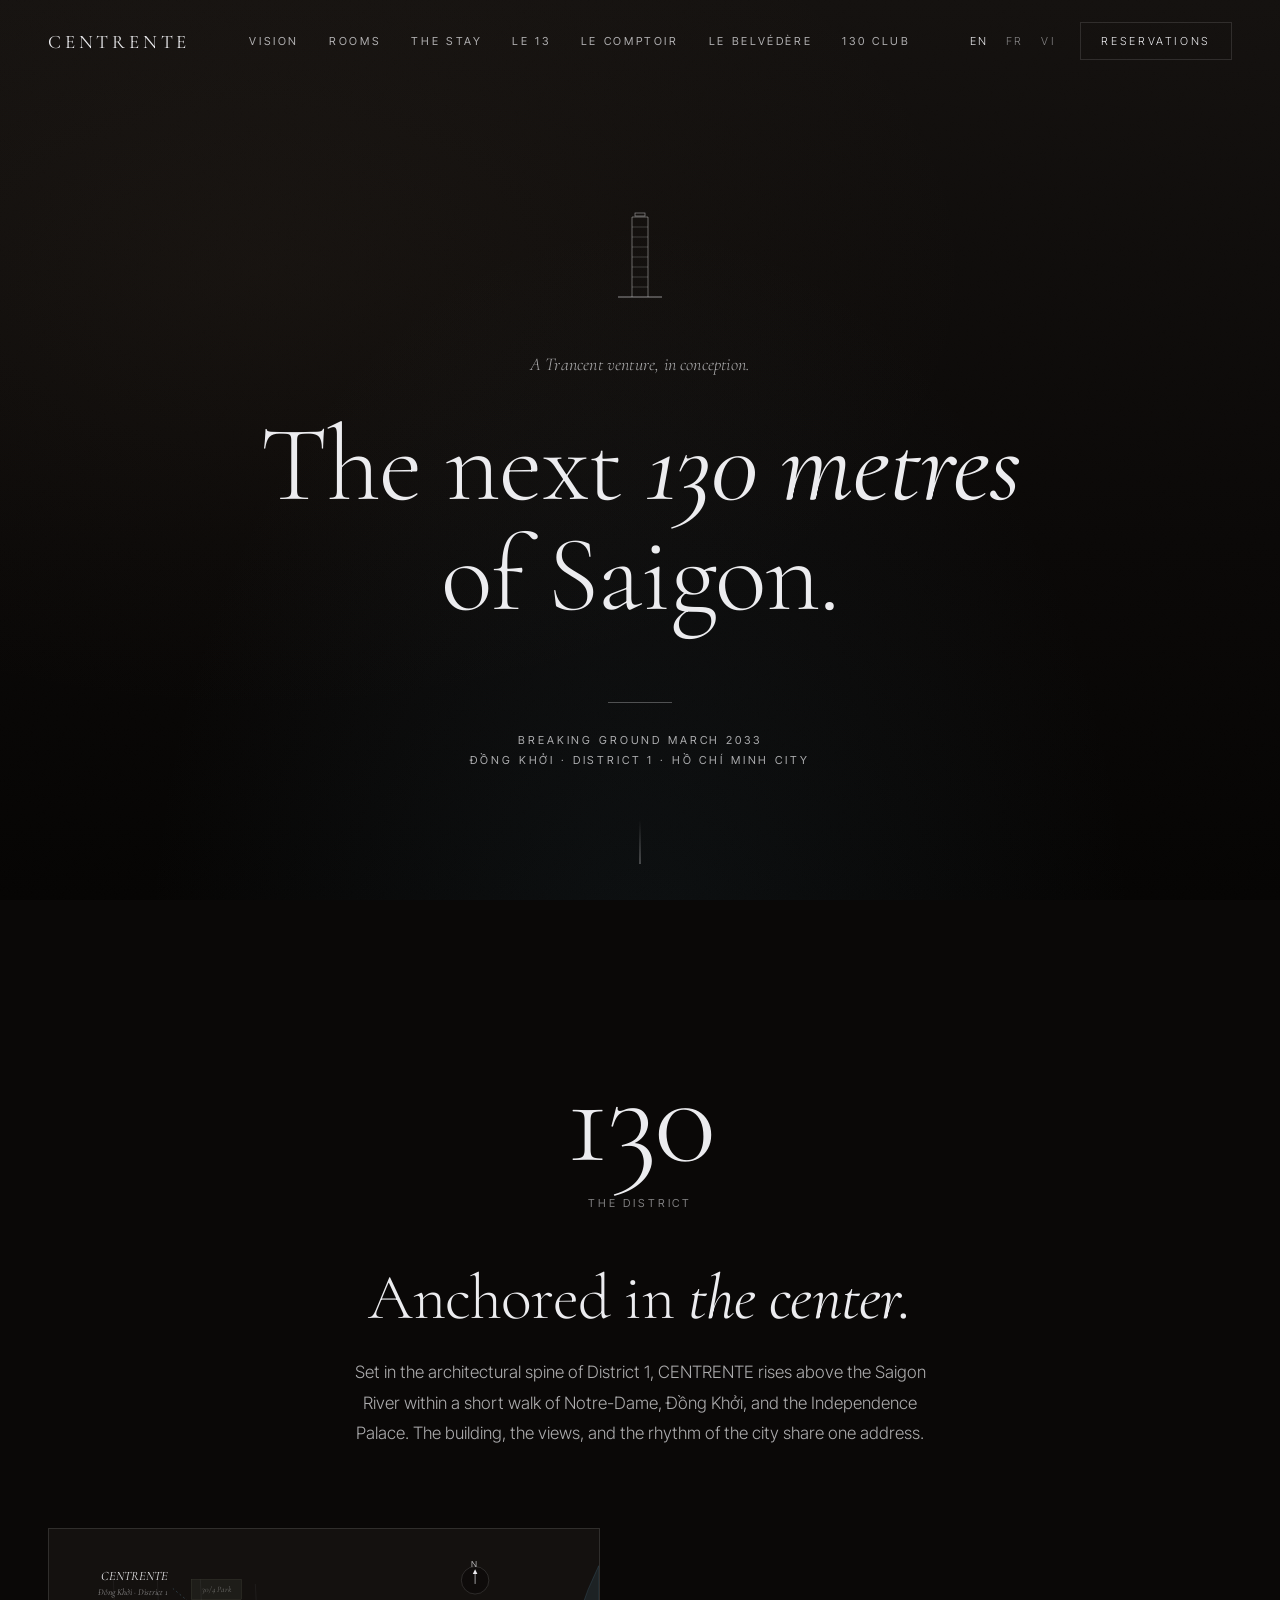
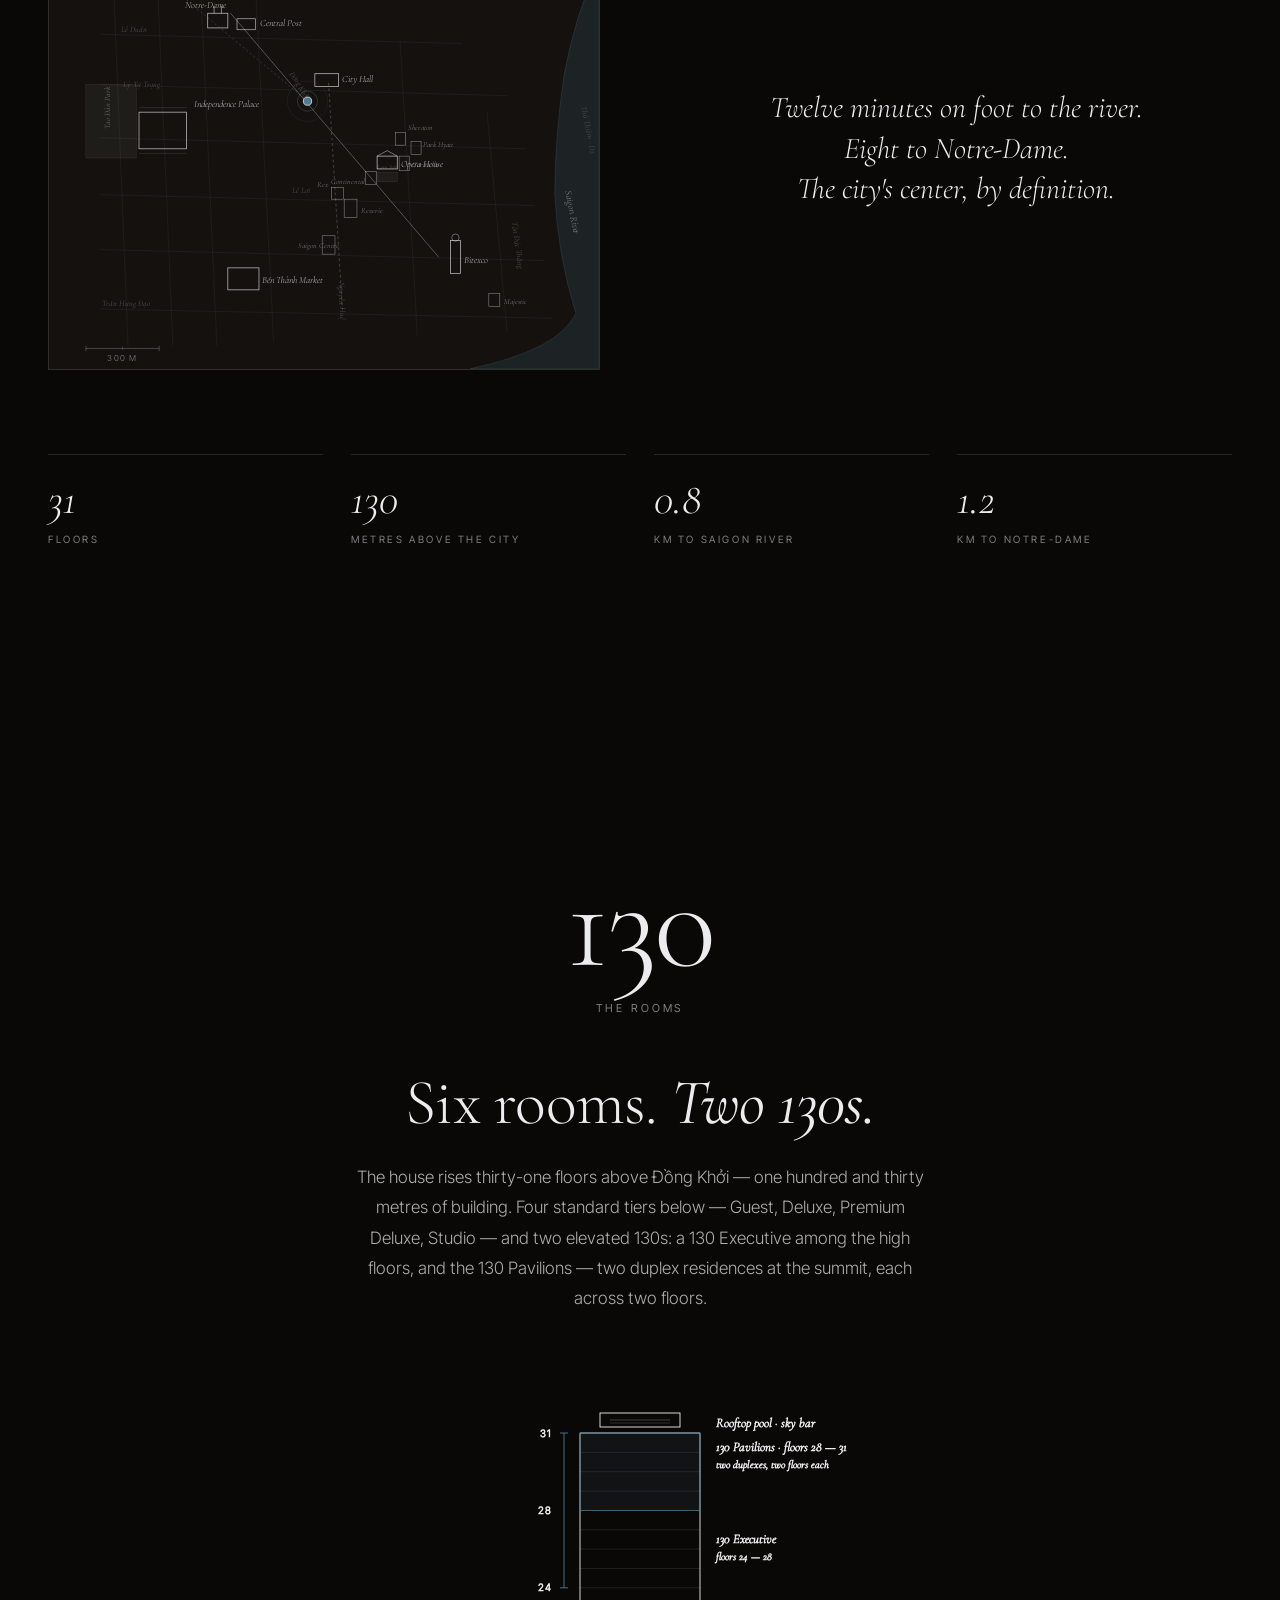
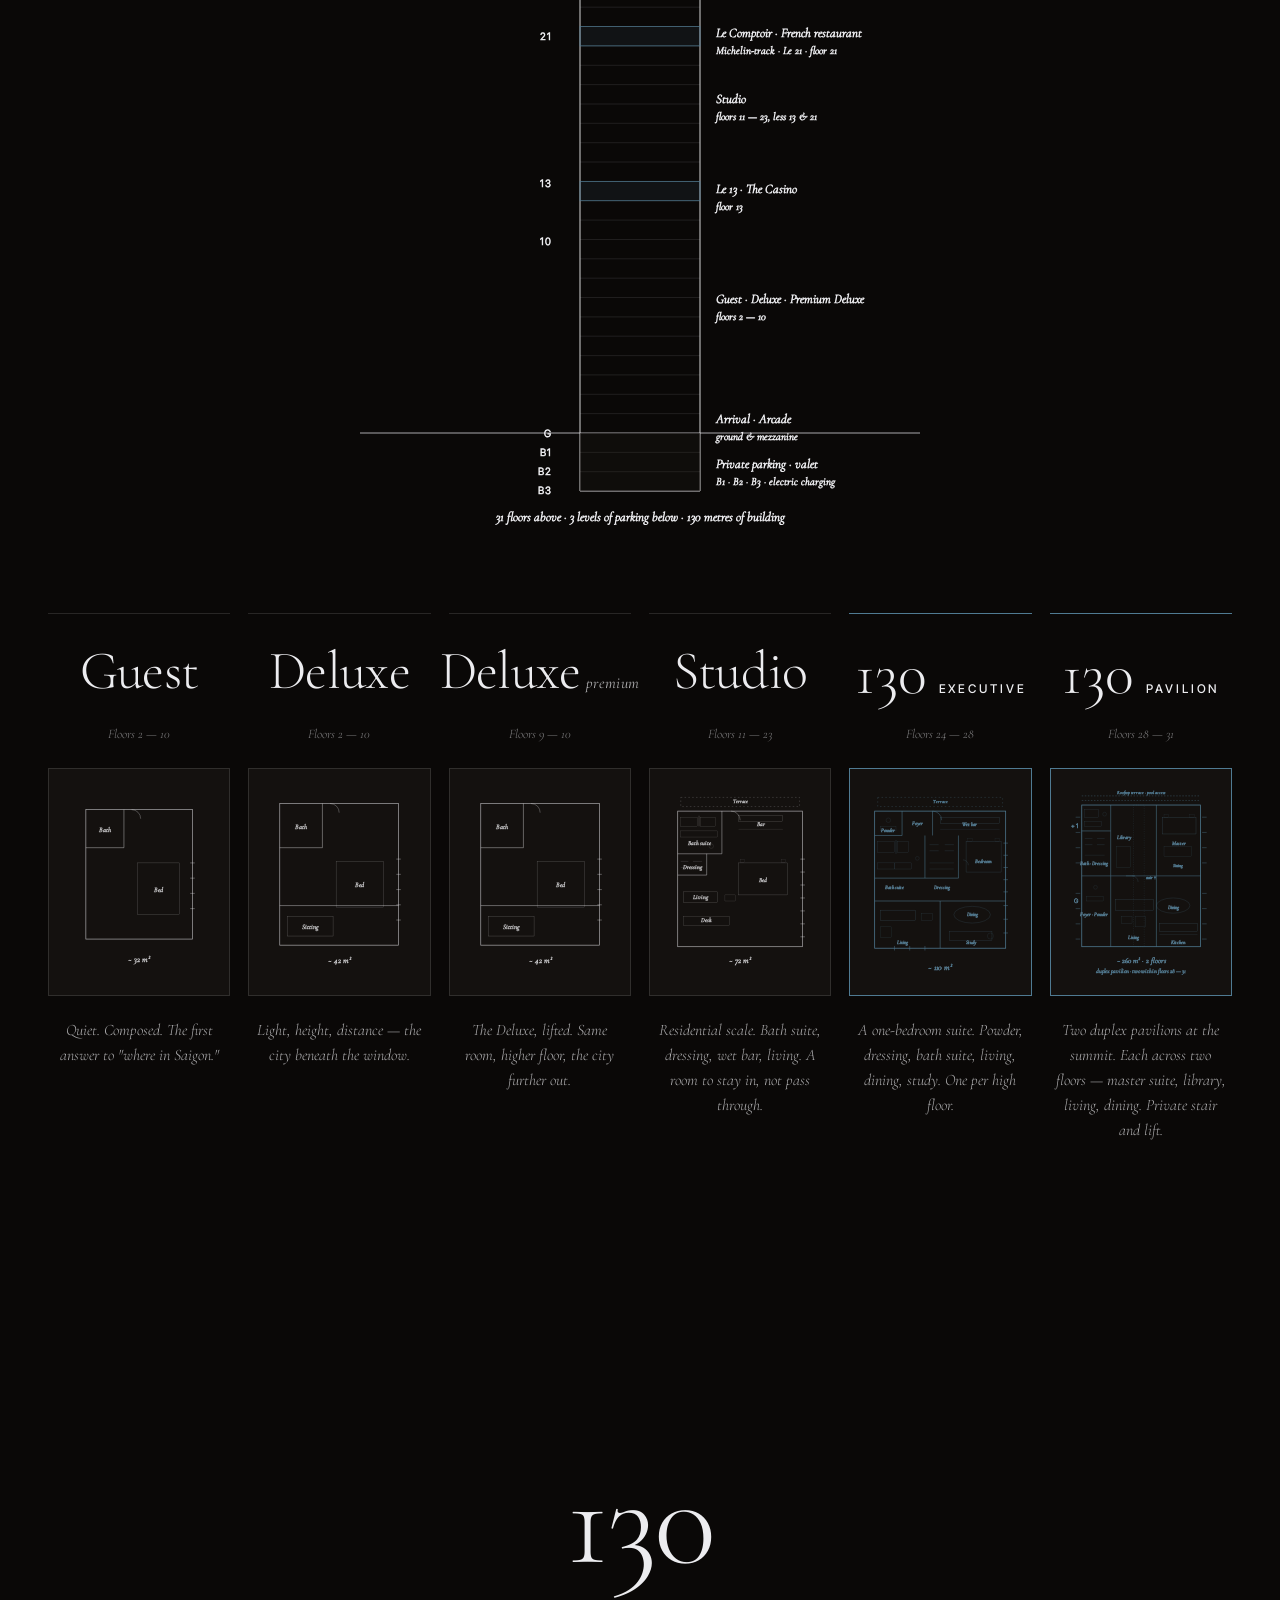
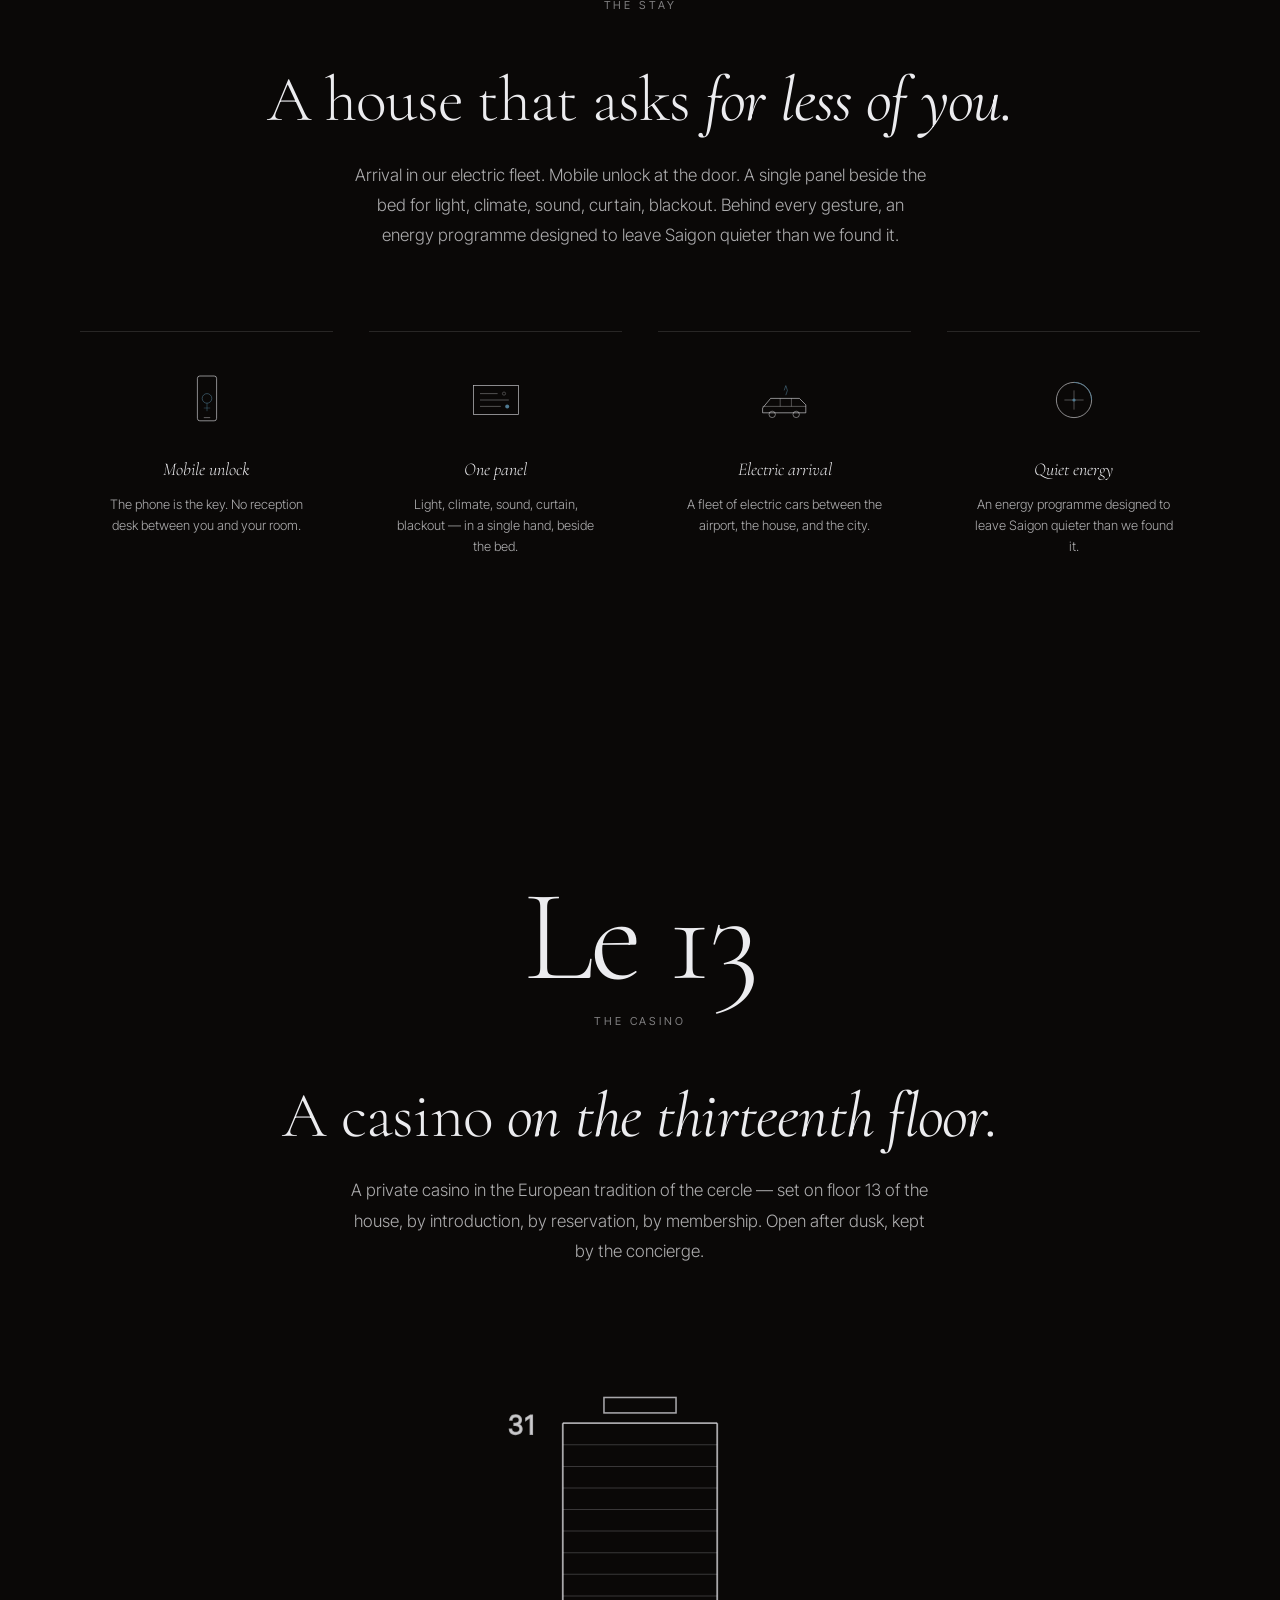
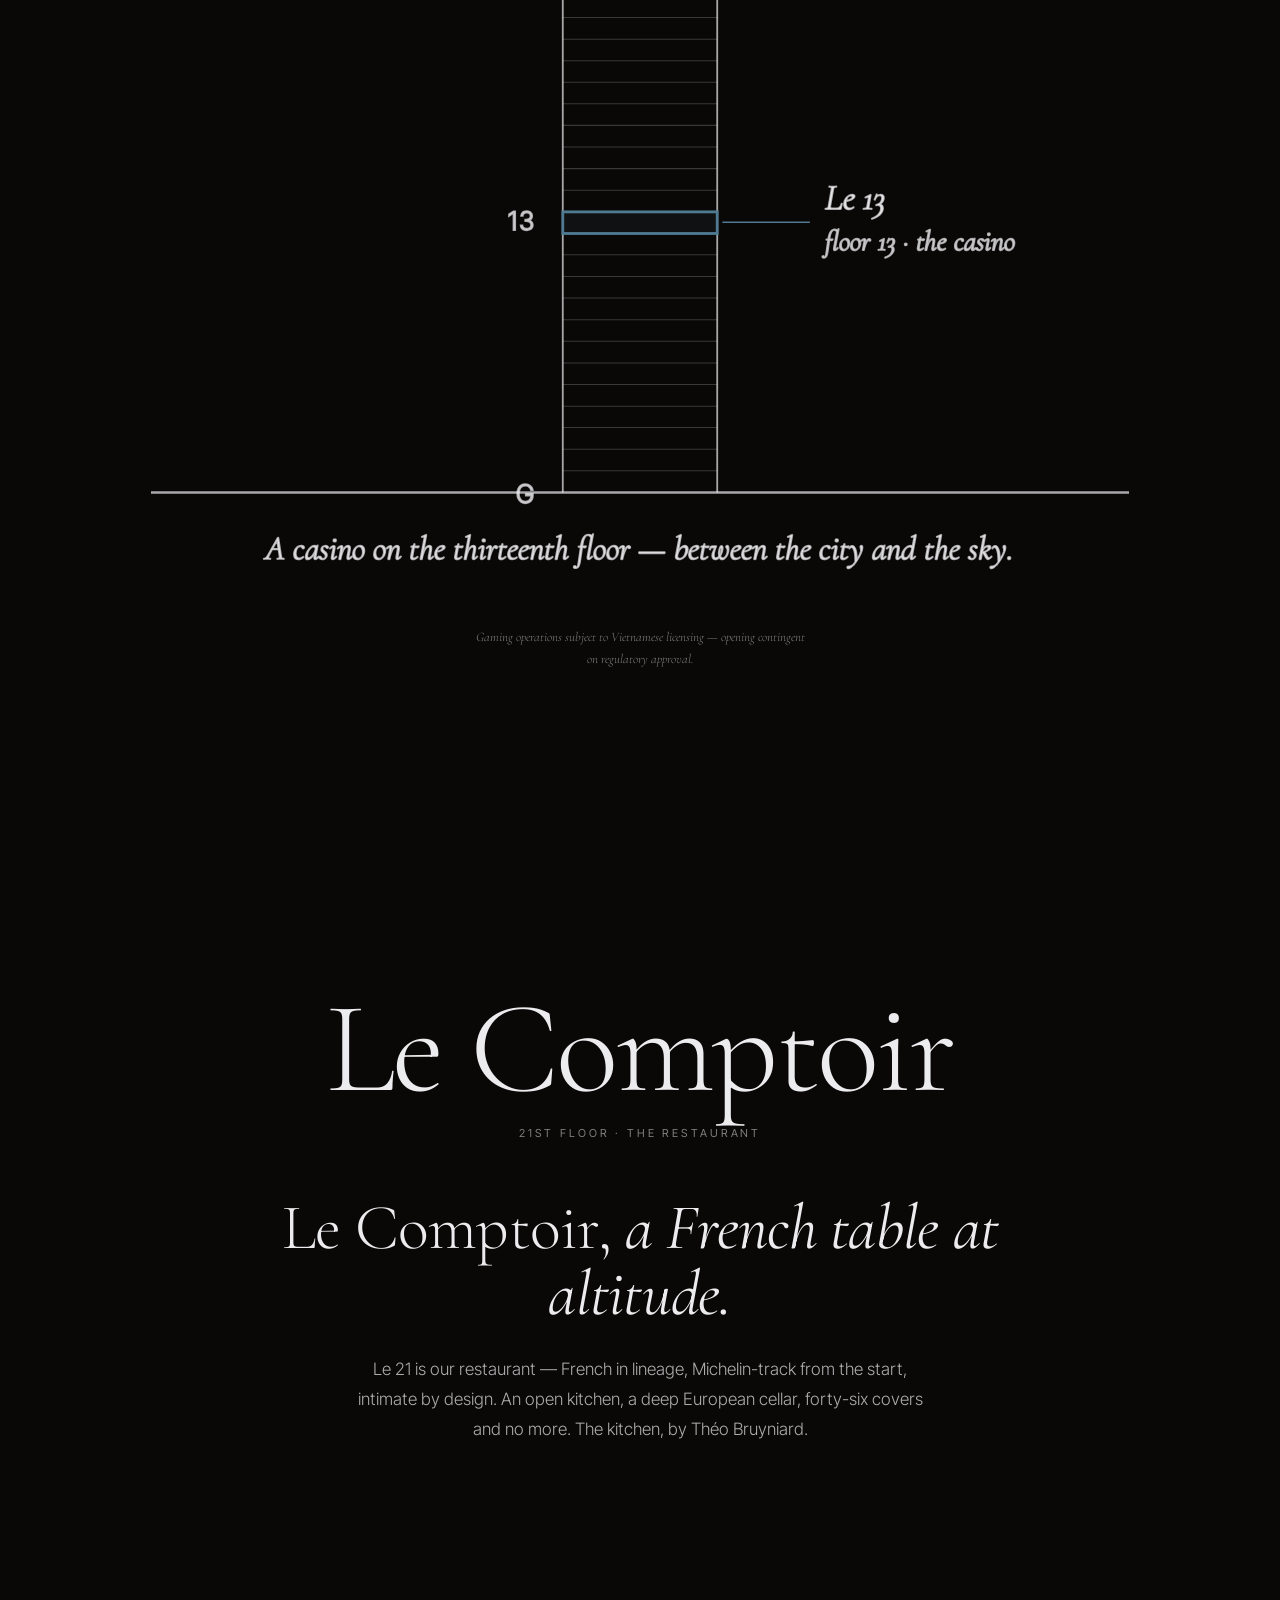
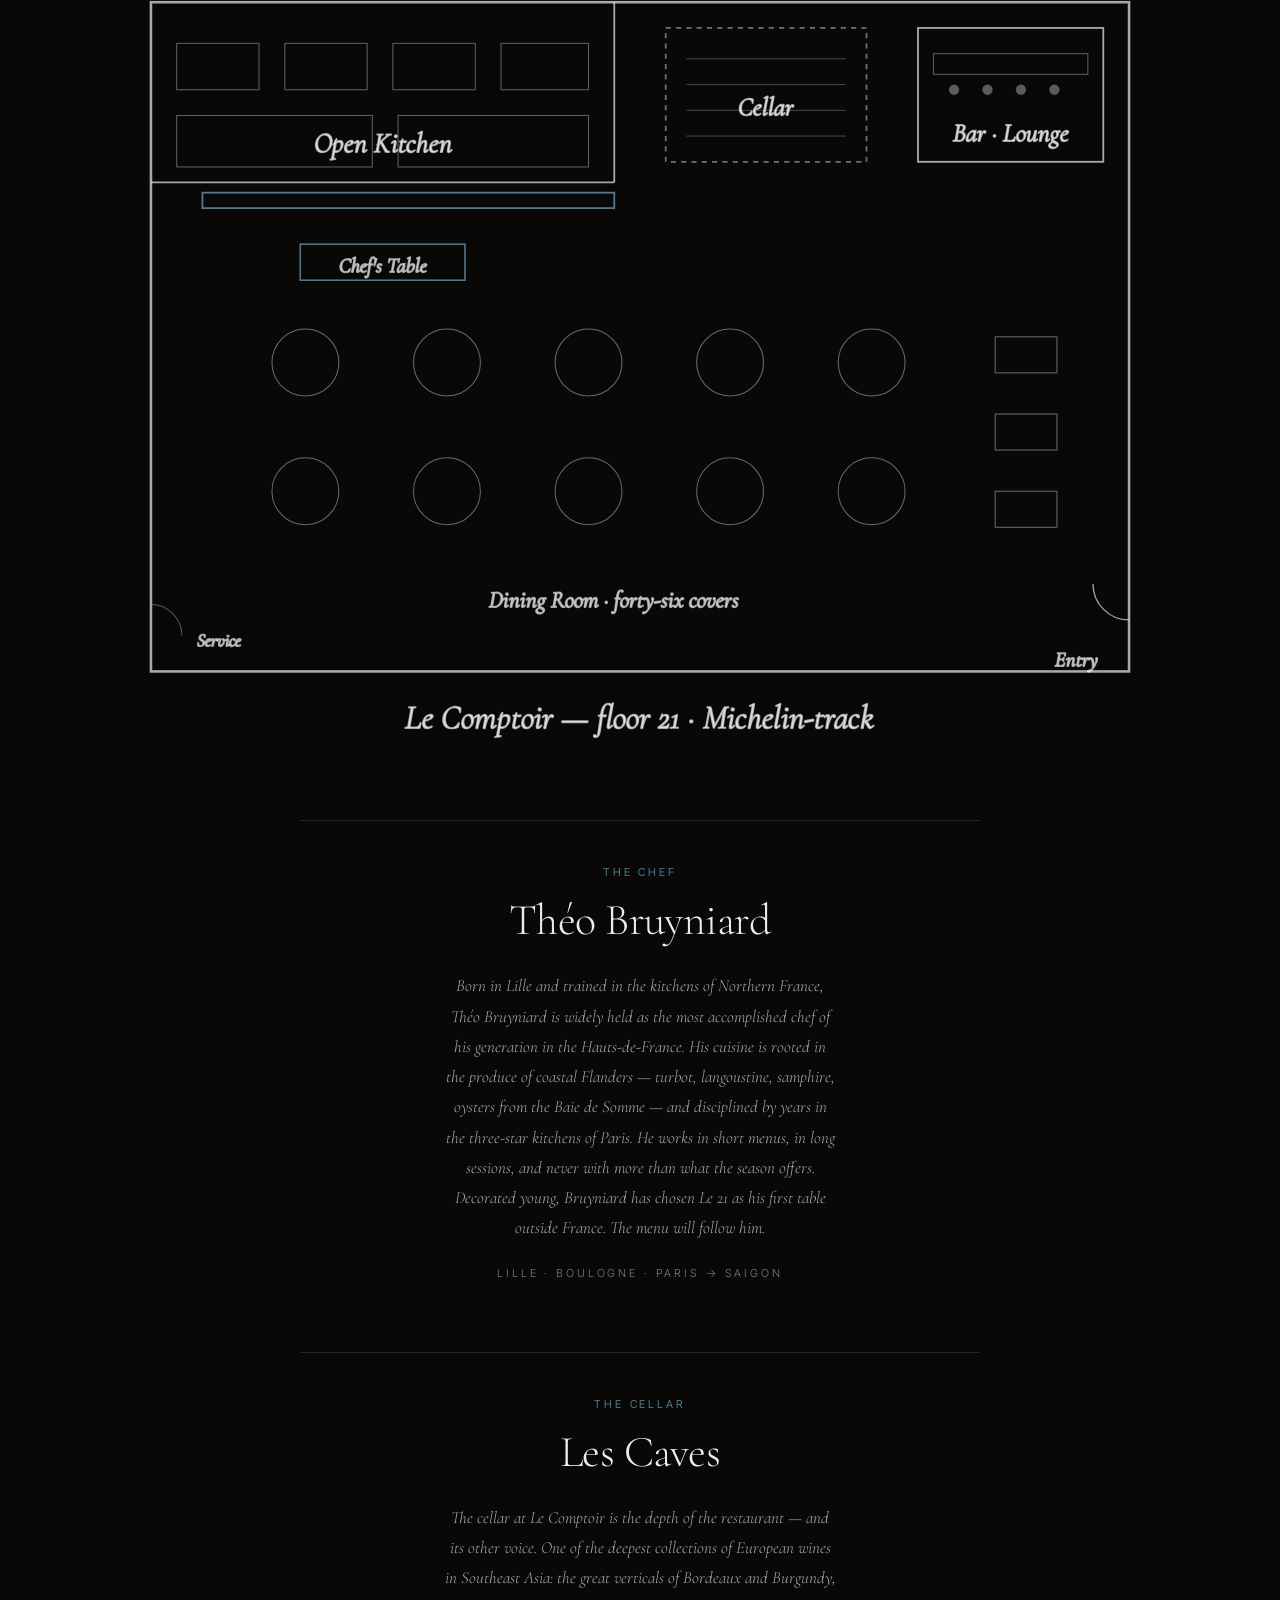
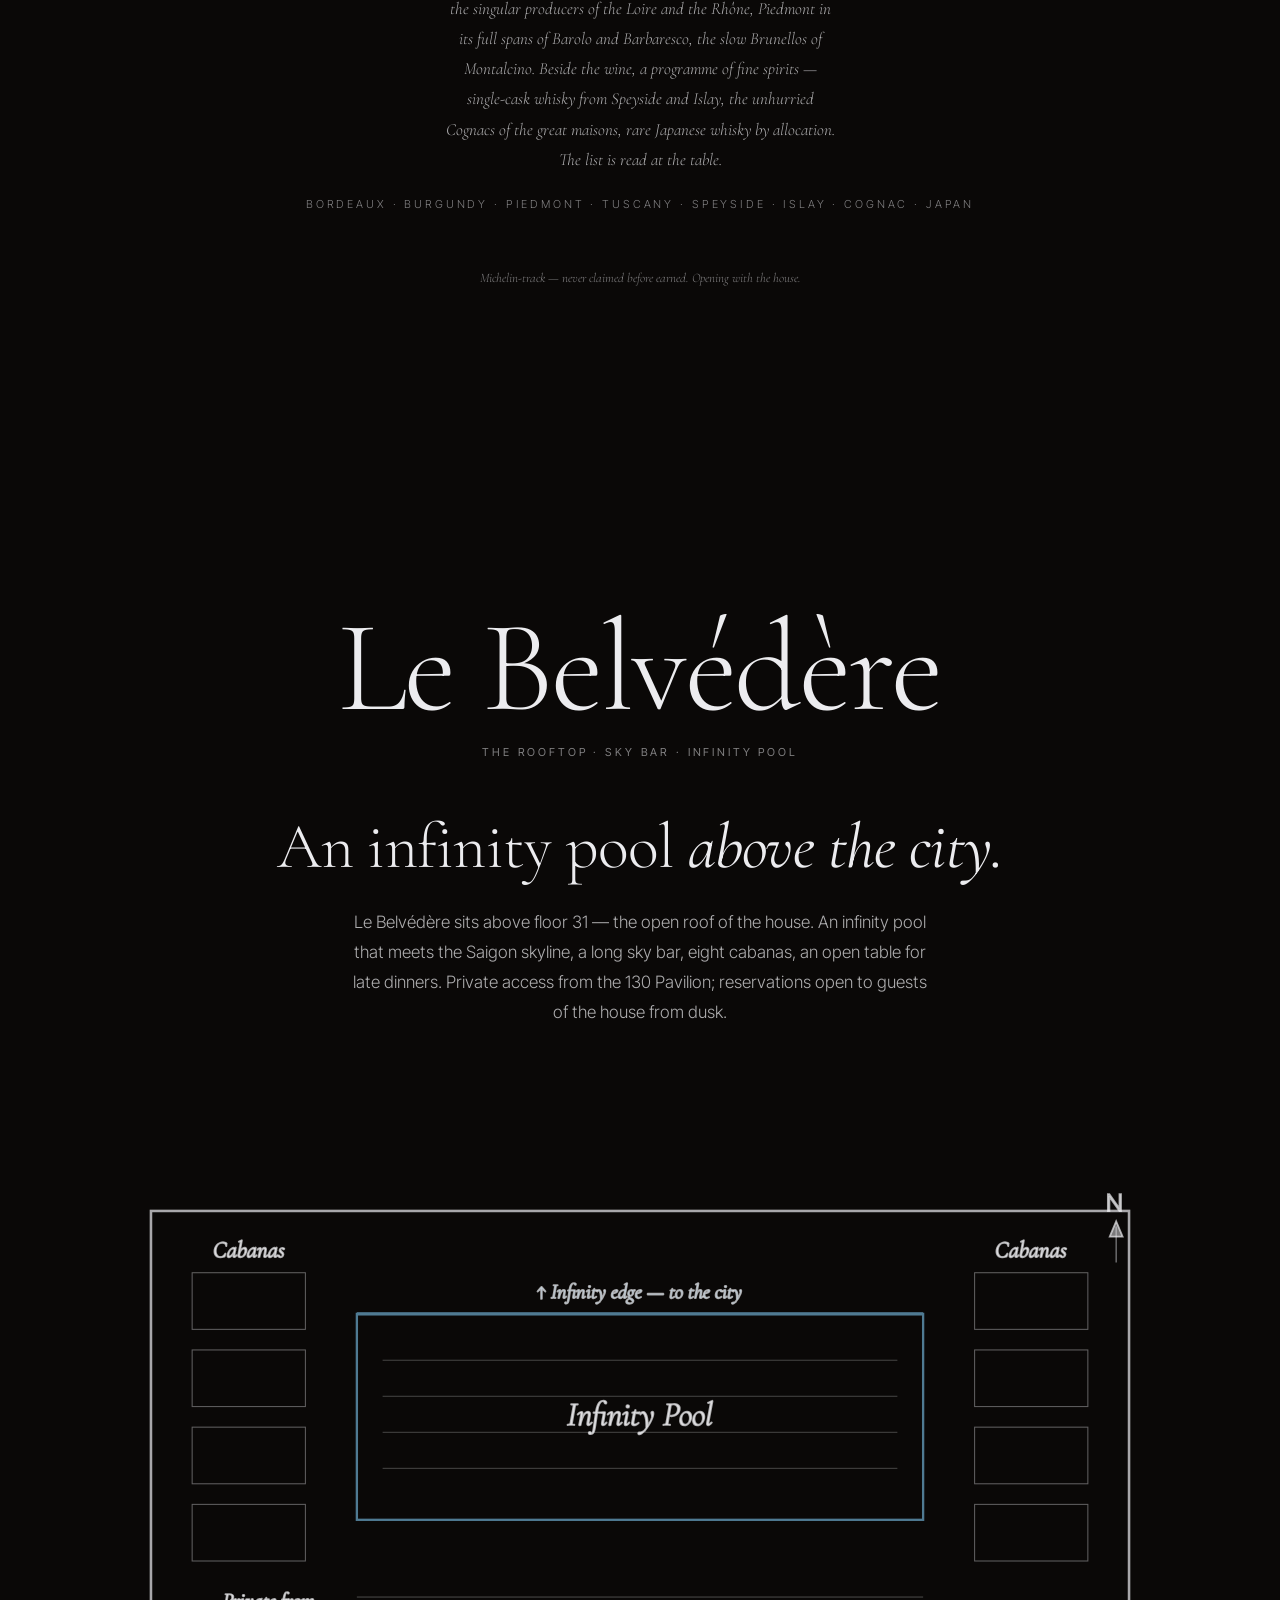
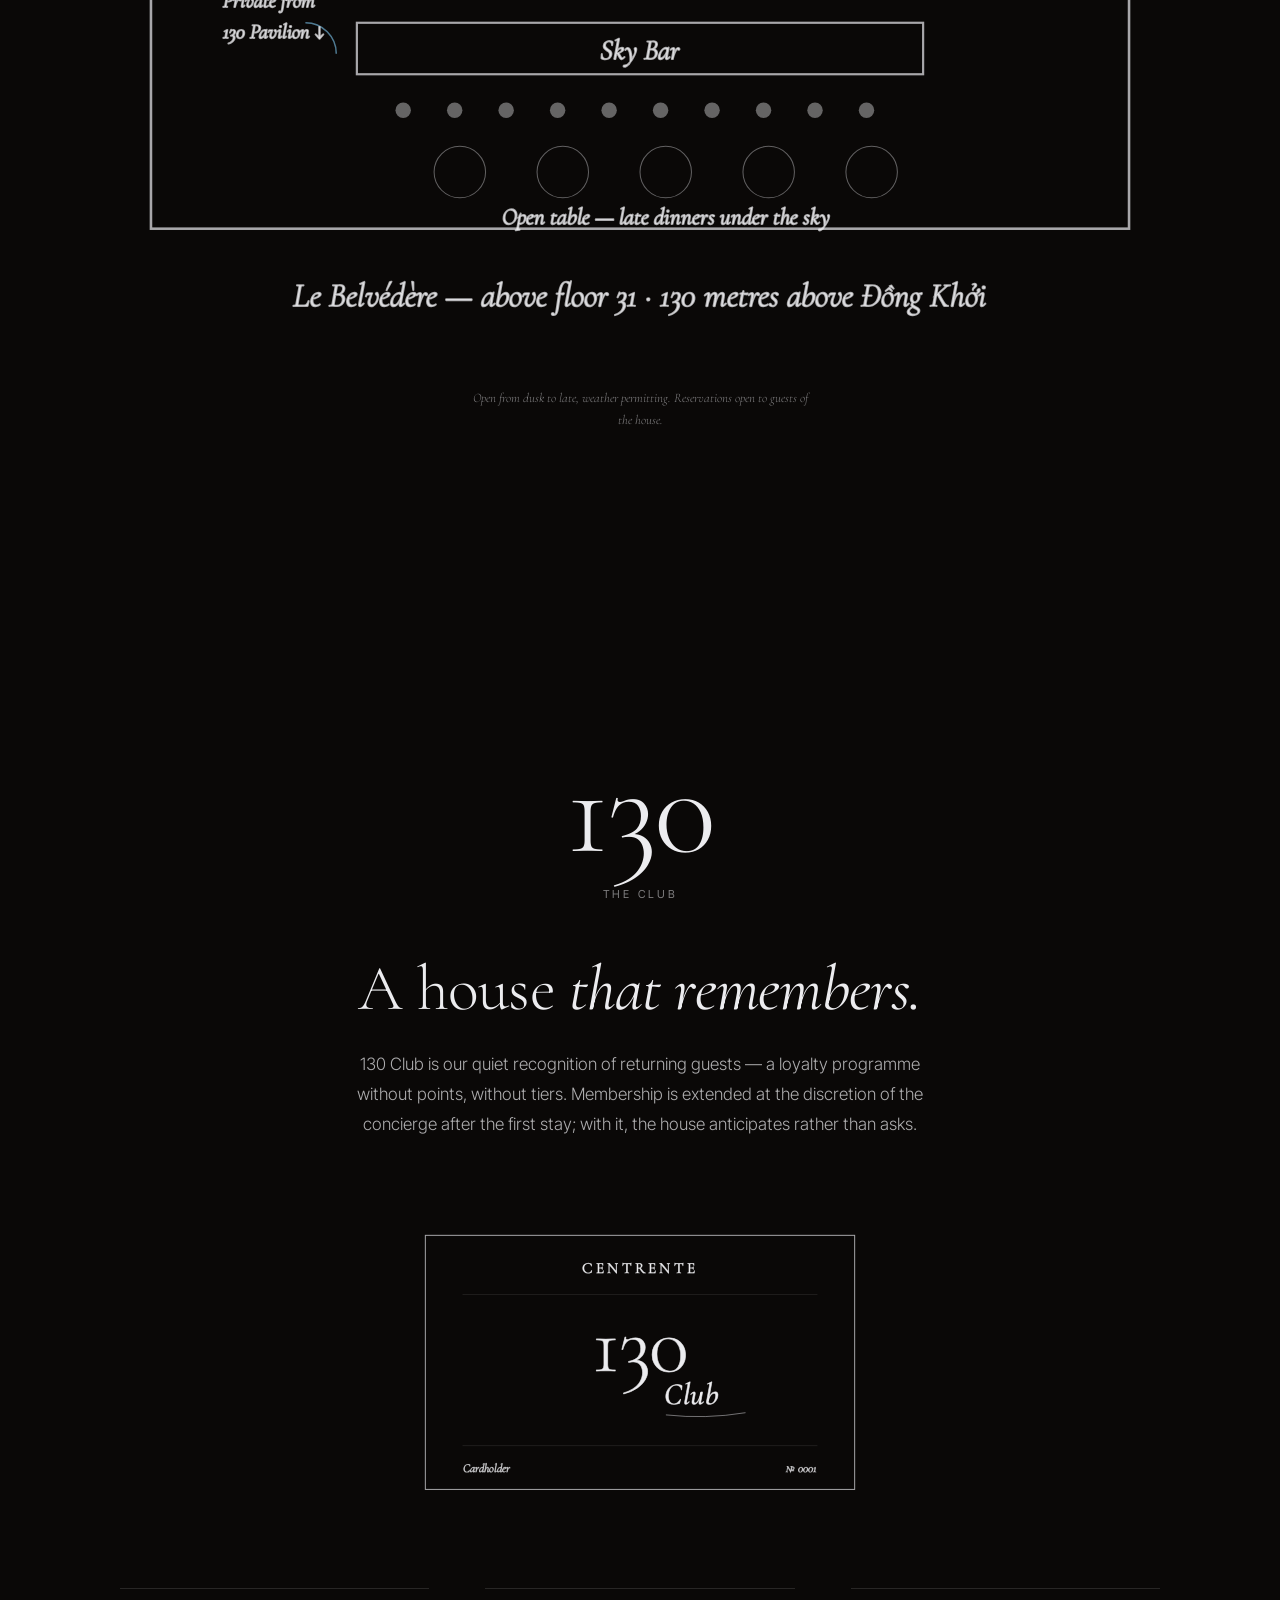
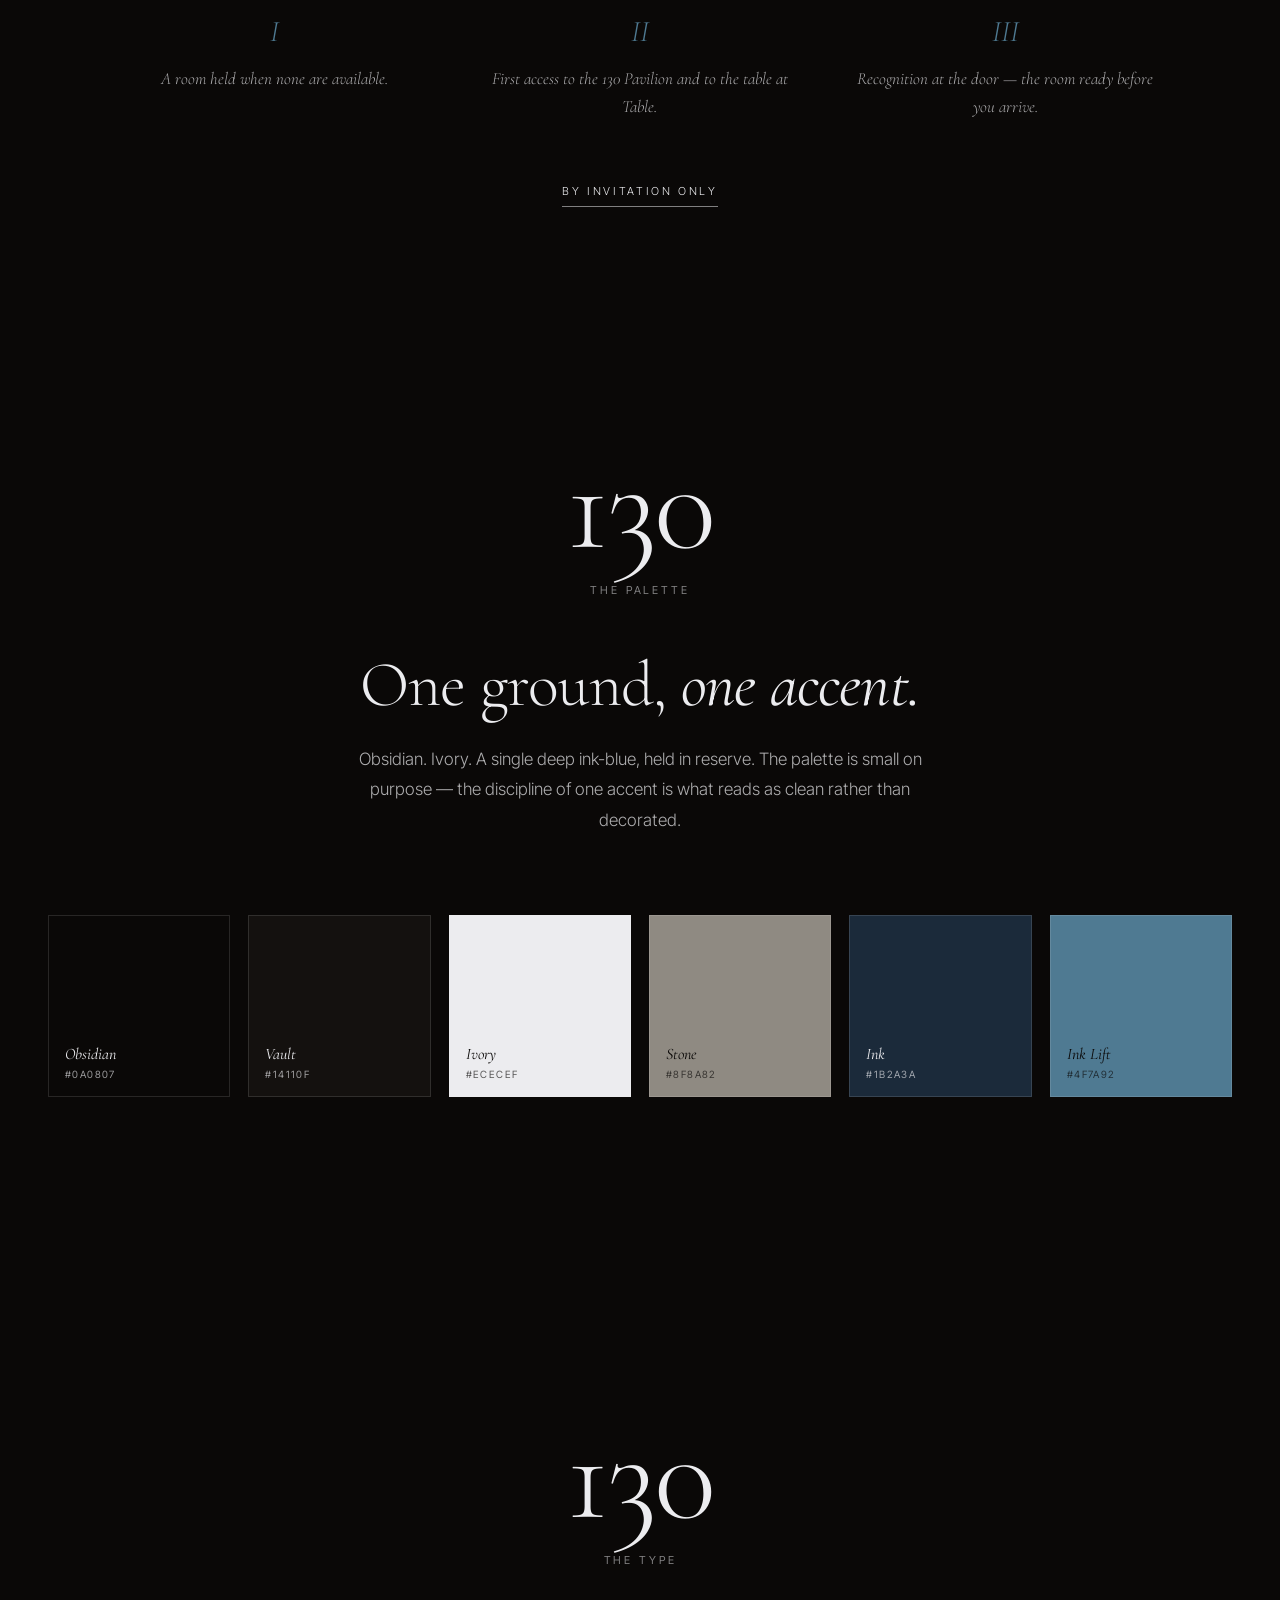
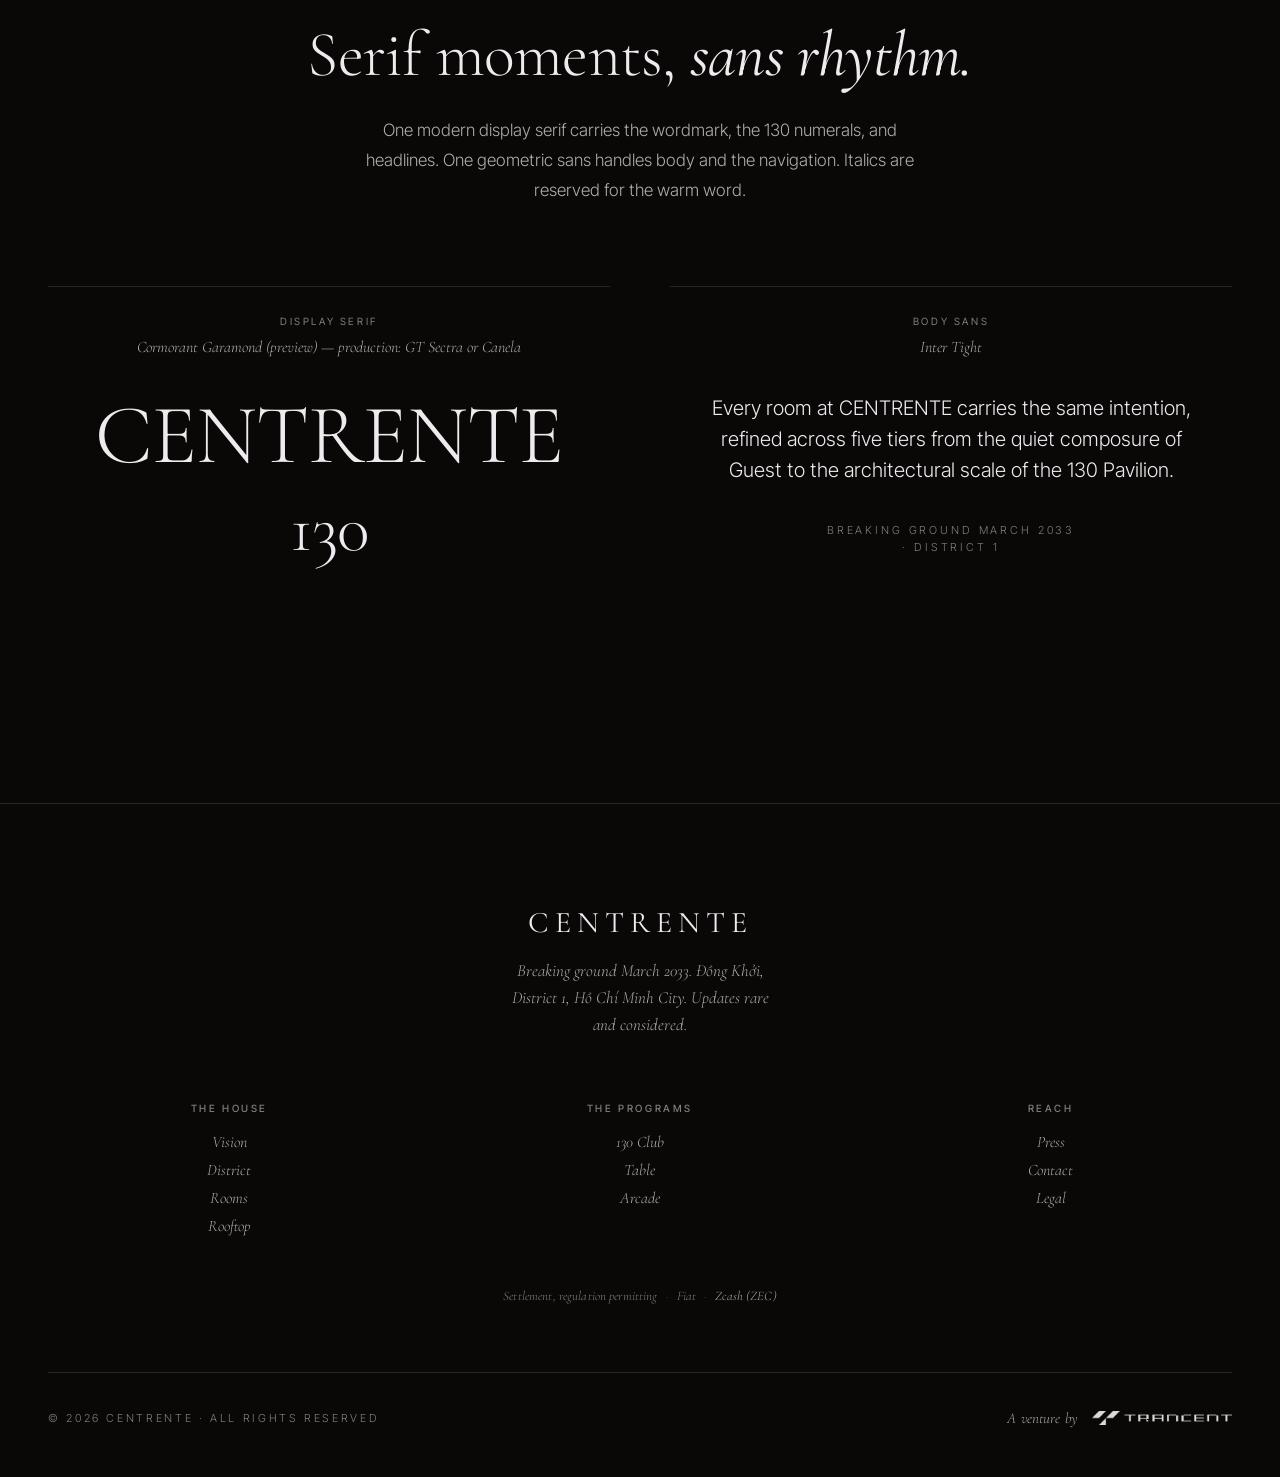
==== index.html @ 1fadd357 "init centrente" ====
<!doctype html>
<html lang="en">
<head>
<meta charset="utf-8" />
<meta name="viewport" content="width=device-width,initial-scale=1" />
<title>CENTRENTE — design mockup</title>
<link rel="preconnect" href="https://fonts.googleapis.com">
<link rel="preconnect" href="https://fonts.gstatic.com" crossorigin>
<link href="https://fonts.googleapis.com/css2?family=Cormorant+Garamond:ital,wght@0,300;0,400;0,500;1,300;1,400&family=Inter+Tight:wght@300;400;500;600&display=swap" rel="stylesheet">
<style>
  :root {
    --obsidian:  #0A0807;
    --vault:    #14110F;
    --ivory:    #ECECEF;
    --ivory-70: rgba(236,236,239,0.72);
    --ivory-50: rgba(236,236,239,0.52);
    --ivory-30: rgba(236,236,239,0.30);
    --ivory-15: rgba(236,236,239,0.15);
    --stone:    #8F8A82;
    --hairline: rgba(236,236,239,0.13);
    --ink:      #1B2A3A;
    --ink-lift: #4F7A92;
    --serif:    "Cormorant Garamond", "Times New Roman", serif;
    --sans:     "Inter Tight", "Inter", system-ui, sans-serif;
  }
  * { box-sizing: border-box; margin: 0; padding: 0; }
  html, body { background: var(--obsidian); color: var(--ivory); font-family: var(--sans); font-weight: 300; -webkit-font-smoothing: antialiased; }
  body { overflow-x: hidden; }
  a { color: inherit; text-decoration: none; }
  ::selection { background: var(--ink-lift); color: var(--obsidian); }

  /* nav */
  .nav {
    position: fixed; top: 0; left: 0; right: 0; z-index: 50;
    padding: 22px 48px; display: flex; align-items: center; justify-content: space-between;
    border-bottom: 1px solid transparent;
    transition: background .4s, border-color .4s, backdrop-filter .4s, transform .65s cubic-bezier(0.16, 1, 0.3, 1), opacity .4s;
  }
  .nav.scrolled { background: rgba(10,8,7,0.78); backdrop-filter: blur(14px); border-bottom: 1px solid var(--hairline); }
  .nav.hidden { transform: translateY(-100%); opacity: 0; pointer-events: none; }
  .mono {
    font-family: var(--serif); font-size: 19px; letter-spacing: .20em; font-weight: 400;
    transition: letter-spacing .55s cubic-bezier(0.16, 1, 0.3, 1), color .4s;
  }
  .mono:hover { letter-spacing: .26em; color: var(--ivory); }
  .nav-links { display: flex; gap: 30px; font-size: 11px; letter-spacing: .24em; text-transform: uppercase; color: var(--ivory-70); font-weight: 400; }
  .nav-links a:hover { color: var(--ivory); }
  .nav-right { display: flex; gap: 24px; align-items: center; }
  .lang { font-size: 11px; letter-spacing: .24em; color: var(--ivory-50); text-transform: uppercase; }
  .lang .on { color: var(--ivory); }
  .cta { font-size: 11px; letter-spacing: .24em; text-transform: uppercase; padding: 11px 20px; border: 1px solid var(--hairline); transition: border-color .4s, color .4s; }
  .cta:hover { border-color: var(--ivory); }

  /* layout */
  section { padding: 160px 48px; max-width: 1440px; margin: 0 auto; position: relative; }
  .caps { font-size: 11px; letter-spacing: .26em; text-transform: uppercase; color: var(--ivory-70); font-weight: 400; }
  .rule { height: 1px; background: var(--hairline); width: 100%; }
  .rule.center { width: 64px; margin: 0 auto; background: var(--ivory-30); }

  /* hero */
  .hero {
    height: 100vh; min-height: 780px; padding: 0;
    display: flex; flex-direction: column; justify-content: space-between;
    position: relative; max-width: none;
    background:
      radial-gradient(ellipse at 50% 110%, rgba(79,122,146,0.10), transparent 55%),
      radial-gradient(ellipse at 20% 30%, rgba(150,120,90,0.06), transparent 50%),
      linear-gradient(180deg, #14110F 0%, #0A0807 60%, #050403 100%);
    overflow: hidden;
  }
  .hero::before {
    content: ""; position: absolute; inset: 0; pointer-events: none;
    background: url("data:image/svg+xml;utf8,<svg xmlns='http://www.w3.org/2000/svg' width='160' height='160'><filter id='n'><feTurbulence type='fractalNoise' baseFrequency='0.9' numOctaves='2' stitchTiles='stitch'/><feColorMatrix values='0 0 0 0 0.93  0 0 0 0 0.92  0 0 0 0 0.88  0 0 0 0.05 0'/></filter><rect width='100%' height='100%' filter='url(%23n)'/></svg>");
    opacity: .35; mix-blend-mode: overlay;
  }
  .hero-inner {
    padding: 160px 48px 80px;
    max-width: 1440px; width: 100%; margin: 0 auto;
    flex: 1;
    display: flex; flex-direction: column;
    align-items: center; justify-content: center;
    text-align: center;
    position: relative; z-index: 2;
  }
  .hero-mark { margin-bottom: 48px; opacity: .82; }
  .hero h1 {
    font-family: var(--serif); font-weight: 300; font-size: clamp(54px, 8.4vw, 128px);
    line-height: 1.02; letter-spacing: -0.012em;
    max-width: 18ch;
  }
  .hero h1 em { font-style: italic; font-weight: 400; white-space: nowrap; }
  .hero-eyebrow { font-family: var(--serif); font-style: italic; font-size: 18px; color: var(--ivory-70); margin-bottom: 36px; letter-spacing: .01em; }
  .hero-meta { display: flex; flex-direction: column; gap: 28px; margin-top: 60px; align-items: center; }
  .hero-meta .caps { line-height: 1.8; }
  .hero-meta .rule.center { margin-top: 12px; }
  .scroll-cue { position: absolute; bottom: 36px; left: 50%; transform: translateX(-50%); display: flex; flex-direction: column; align-items: center; gap: 10px; z-index: 2; }
  .scroll-cue .tick { width: 1px; height: 44px; background: linear-gradient(180deg, transparent, var(--ivory-50)); animation: tick 3.6s ease-in-out infinite; }
  @keyframes tick { 0%, 100% { opacity: .15; transform: scaleY(.55); } 50% { opacity: 1; transform: scaleY(1); } }

  /* section anchor — centered */
  .anchor {
    display: flex; flex-direction: column;
    align-items: center; text-align: center;
    margin-bottom: 80px;
  }
  .anchor .seal {
    font-family: var(--serif); font-weight: 300;
    font-size: 130px; line-height: 0.9; color: var(--ivory);
    letter-spacing: -0.02em;
  }
  .anchor .seal small {
    display: block;
    font-family: var(--sans); font-size: 11px; letter-spacing: .26em; text-transform: uppercase;
    color: var(--ivory-50); margin-top: 22px; font-weight: 400;
  }
  .anchor .head { margin-top: 56px; max-width: 760px; }
  .anchor .head h2 {
    font-family: var(--serif); font-weight: 300;
    font-size: clamp(40px, 5vw, 76px); line-height: 1.04; letter-spacing: -0.012em;
  }
  .anchor .head h2 em { font-style: italic; font-weight: 400; }
  .anchor .head p {
    color: var(--ivory-70); margin: 26px auto 0;
    max-width: 58ch; font-size: 17px; line-height: 1.78; font-weight: 300;
  }

  /* district */
  .district-grid {
    display: grid; grid-template-columns: 1fr 1fr; gap: 80px; align-items: center;
    margin-top: 64px;
  }
  .map {
    aspect-ratio: 5/4; background: var(--vault); border: 1px solid var(--hairline);
    position: relative; overflow: hidden;
  }
  .map svg { display: block; width: 100%; height: 100%; }
  .stats {
    display: grid; grid-template-columns: repeat(4, 1fr); gap: 28px;
    margin-top: 84px;
  }
  .stat {
    padding-top: 22px; border-top: 1px solid var(--hairline);
    text-align: left;
  }
  .stat .v { font-family: var(--serif); font-style: italic; font-size: 44px; font-weight: 300; line-height: 1; }
  .stat .l { font-size: 10px; letter-spacing: .26em; text-transform: uppercase; color: var(--ivory-50); margin-top: 12px; font-weight: 400; }

  /* building elevation diagram (Rooms section) */
  .elevation {
    display: flex; justify-content: center;
    margin: 60px auto 0;
    width: 100%;
  }
  .elevation svg { display: block; max-width: 100%; height: auto; }

  /* rooms */
  .rooms-rail {
    display: grid; grid-template-columns: repeat(6, minmax(0, 1fr)); gap: 18px;
    margin-top: 80px;
  }
  /* premium intermediate tier — no 130 prefix, ink-blue accent rule */
  .room.premium { border-top: 1px solid var(--ink-lift); opacity: 1; }
  .room.premium .tag { color: var(--ink-lift); }
  .room {
    border-top: 1px solid var(--hairline); padding-top: 30px;
    cursor: pointer; transition: border-color .5s;
    text-align: center;
  }
  .room:hover { border-color: var(--ivory); }
  .room.elevated { border-top: 1px solid var(--ink-lift); }
  .room .num-row {
    display: flex; align-items: baseline; justify-content: center; gap: 12px;
    min-height: 64px;
  }
  .room .num-row .n { font-family: var(--serif); font-weight: 300; font-size: 60px; line-height: 1; }
  .room .num-row .t { font-size: 12px; letter-spacing: .24em; text-transform: uppercase; color: var(--ivory); font-weight: 500; }
  .room .tier-only {
    font-family: var(--serif); font-weight: 300; font-size: 54px; line-height: 1;
    letter-spacing: -0.012em; min-height: 64px;
    display: flex; align-items: baseline; justify-content: center;
  }
  .room .tier-only small {
    font-family: var(--serif); font-style: italic; font-weight: 400;
    font-size: 16px; letter-spacing: 0.04em;
    color: var(--ivory-70); margin-left: 5px;
    align-self: baseline;
  }

  /* Elevated tier hover — 130 Executive + 130 Pavilion */
  .room.elevated {
    transition: transform .6s cubic-bezier(0.2, 0.7, 0.2, 1), border-top-color .4s;
  }
  .room.elevated:hover {
    transform: translateY(-6px);
    border-top-color: var(--ivory);
  }
  .room.elevated .room-plan {
    transition: border-color .5s, box-shadow .5s;
  }
  .room.elevated:hover .room-plan {
    border-color: var(--ink-lift);
    box-shadow: 0 0 36px -4px rgba(79, 122, 146, 0.28);
  }
  .room.elevated .num-row .n {
    transition: color .4s;
  }
  .room.elevated:hover .num-row .n {
    color: var(--ink-lift);
  }
  .room .tag { font-family: var(--serif); font-style: italic; font-size: 13px; color: var(--ivory-50); margin-top: 18px; min-height: 18px; }
  .room .copy {
    font-family: var(--serif); font-style: italic; font-size: 16px;
    color: var(--ivory-70); margin-top: 22px; line-height: 1.55;
    padding: 0 6px;
  }

  /* 130 club */
  .club {
    margin-top: 60px;
    display: grid; grid-template-columns: 1.4fr 1fr; gap: 60px; align-items: center;
    padding: 110px 64px;
    background:
      radial-gradient(ellipse at 15% 50%, rgba(79,122,146,0.10), transparent 50%),
      radial-gradient(ellipse at 90% 50%, rgba(150,120,90,0.06), transparent 50%),
      linear-gradient(180deg, #14110F 0%, #050403 100%);
    border-top: 1px solid var(--hairline); border-bottom: 1px solid var(--hairline);
    position: relative; overflow: hidden;
  }
  .club .spine {
    font-family: var(--serif); font-weight: 300;
    font-size: clamp(140px, 22vw, 320px); line-height: 0.85; letter-spacing: -0.04em;
    position: relative; text-align: center;
  }
  .club .spine .word {
    display: block;
    font-family: var(--serif); font-style: italic; font-size: clamp(22px, 2.2vw, 36px); letter-spacing: .04em; color: var(--ivory-70);
    margin-top: 14px; font-weight: 400;
  }
  .club .body h3 { font-family: var(--serif); font-weight: 300; font-size: 52px; line-height: 1.08; }
  .club .body h3 em { font-style: italic; }
  .club .body p { color: var(--ivory-70); margin-top: 22px; max-width: 40ch; line-height: 1.75; font-weight: 300; font-size: 17px; }
  .club .body .quiet-link {
    display: inline-block; margin-top: 36px;
    font-size: 11px; letter-spacing: .24em; text-transform: uppercase;
    padding-bottom: 8px; border-bottom: 1px solid var(--ivory-50); color: var(--ivory);
    transition: border-color .4s;
  }
  .club .body .quiet-link:hover { border-color: var(--ivory); }
  .club .footnote {
    margin-top: 32px; font-family: var(--serif); font-style: italic;
    font-size: 13px; color: var(--ivory-50); max-width: 50ch; line-height: 1.7;
  }

  /* room floorplan wireframe (replaces photo placeholder) */
  .room-plan {
    margin-top: 24px; aspect-ratio: 4/5; border: 1px solid var(--hairline);
    background: var(--vault);
    display: flex; align-items: center; justify-content: center;
    padding: 14px; overflow: hidden;
  }
  .room.elevated .room-plan { border-color: var(--ink-lift); }
  .room-plan svg { display: block; width: 100%; height: 100%; }
  .room-plan .area {
    position: absolute; left: 0; right: 0; bottom: 6px;
    text-align: center; font-family: var(--serif); font-style: italic;
    font-size: 11px; color: var(--ivory-50);
  }

  /* 130 Club — loyalty program */
  .club-card {
    margin: 60px auto 0; display: flex; justify-content: center;
    max-width: 460px;
  }
  .club-card svg { display: block; width: 100%; height: auto; }
  .club-benefits {
    display: grid; grid-template-columns: repeat(3, 1fr); gap: 56px;
    margin: 84px auto 0; max-width: 1040px;
  }
  .benefit {
    text-align: center;
    border-top: 1px solid var(--hairline);
    padding-top: 28px;
  }
  .benefit .num {
    font-family: var(--serif); font-style: italic; font-size: 30px;
    color: var(--ink-lift); font-weight: 300; line-height: 1;
  }
  .benefit .copy {
    font-family: var(--serif); font-style: italic; font-size: 17px;
    color: var(--ivory-70); margin-top: 18px; line-height: 1.6;
  }
  .club-cta {
    display: block; margin: 64px auto 0; width: fit-content;
    font-size: 11px; letter-spacing: .24em; text-transform: uppercase;
    padding-bottom: 8px; border-bottom: 1px solid var(--ivory-50); color: var(--ivory);
    transition: border-color .4s;
  }
  .club-cta:hover { border-color: var(--ivory); }

  /* The Stay — tech section */
  .stay-grid {
    display: grid; grid-template-columns: repeat(4, 1fr); gap: 36px;
    margin: 80px auto 0; max-width: 1120px;
  }
  .stay-item {
    text-align: center;
    border-top: 1px solid var(--hairline);
    padding-top: 32px;
  }
  .stay-icon {
    display: flex; justify-content: center; align-items: center;
    height: 72px; margin-bottom: 22px;
  }
  .stay-icon svg { width: 64px; height: 64px; }
  .stay-item .label {
    font-family: var(--serif); font-style: italic; font-size: 18px;
    color: var(--ivory); margin-bottom: 14px;
  }
  .stay-item .copy {
    font-size: 13px; color: var(--ivory-70); line-height: 1.65;
    max-width: 26ch; margin: 0 auto;
  }

  /* Venue sections — casino, restaurant, rooftop */
  .le13-diagram, .le21-diagram, .belvedere-diagram {
    display: flex; justify-content: center; margin: 56px auto 0;
  }
  .le13-diagram svg, .le21-diagram svg, .belvedere-diagram svg {
    display: block; max-width: 100%; height: auto;
  }
  .le13-footnote, .le21-footnote, .belvedere-footnote {
    text-align: center; margin: 56px auto 0; max-width: 56ch;
    font-family: var(--serif); font-style: italic; font-size: 13px;
    color: var(--ivory-50); line-height: 1.7;
  }

  /* Chef bio + Cellar bio blocks (Le 21) — shared treatment */
  .chef-bio, .cellar-bio {
    margin: 72px auto 0; max-width: 680px;
    text-align: center;
    border-top: 1px solid var(--hairline);
    padding-top: 44px;
  }
  .chef-bio .eyebrow, .cellar-bio .eyebrow {
    font-size: 11px; letter-spacing: .26em;
    text-transform: uppercase; color: var(--ink-lift);
    margin-bottom: 18px; font-weight: 400;
  }
  .chef-bio .name, .cellar-bio .name {
    font-family: var(--serif); font-weight: 300;
    font-size: 44px; line-height: 1.05;
    letter-spacing: -0.012em; margin-bottom: 28px;
  }
  .chef-bio .story, .cellar-bio .story {
    font-family: var(--serif); font-style: italic;
    font-size: 17px; color: var(--ivory-70);
    line-height: 1.78; max-width: 56ch; margin: 0 auto;
  }
  .chef-bio .origin, .cellar-bio .origin {
    font-size: 11px; letter-spacing: .26em;
    text-transform: uppercase; color: var(--ivory-50);
    margin-top: 22px;
  }

  /* footer currencies line */
  .foot-currencies {
    margin-top: 44px; text-align: center;
    font-family: var(--serif); font-style: italic;
    font-size: 13px; color: var(--ivory-50); letter-spacing: .01em;
  }
  .foot-currencies .sep { color: var(--ivory-30); margin: 0 8px; }
  .foot-currencies .zec { color: var(--ivory-70); }

  @media (max-width: 1024px) {
    .stay-grid { grid-template-columns: repeat(2, 1fr); gap: 32px; }
  }

  /* palette */
  .palette-grid { display: grid; grid-template-columns: repeat(6,1fr); gap: 18px; margin-top: 56px; }
  .sw { aspect-ratio: 1; border: 1px solid var(--hairline); display: flex; flex-direction: column; justify-content: flex-end; padding: 16px; }
  .sw .nm { font-family: var(--serif); font-style: italic; font-size: 16px; font-weight: 400; }
  .sw .hex { font-size: 10px; letter-spacing: .14em; margin-top: 4px; opacity: .65; font-weight: 400; }

  /* type spec */
  .type-spec { display: grid; grid-template-columns: 1fr 1fr; gap: 60px; margin-top: 56px; }
  .ts-card { border-top: 1px solid var(--hairline); padding-top: 28px; text-align: center; }
  .ts-card .label { font-size: 10px; letter-spacing: .26em; text-transform: uppercase; color: var(--ivory-50); font-weight: 400; }
  .ts-card .name { font-family: var(--serif); font-style: italic; font-size: 16px; margin-top: 10px; color: var(--ivory-70); }
  .ts-card .sample { margin-top: 36px; }
  .ts-card.serif .sample { font-family: var(--serif); font-weight: 300; font-size: 84px; line-height: 1; letter-spacing: -0.012em; }
  .ts-card.sans .sample { font-family: var(--sans); font-size: 20px; font-weight: 300; line-height: 1.55; max-width: 42ch; margin-left: auto; margin-right: auto; }

  /* footer */
  footer {
    padding: 100px 48px 50px;
    border-top: 1px solid var(--hairline);
    margin-top: 80px;
    max-width: 1440px; margin-left:auto; margin-right:auto;
    text-align: center;
  }
  .foot-mark { font-family: var(--serif); font-size: 30px; letter-spacing: .20em; font-weight: 400; }
  .foot-tag { font-family: var(--serif); font-style: italic; font-size: 17px; color: var(--ivory-70); margin-top: 16px; max-width: 38ch; margin-left: auto; margin-right: auto; line-height: 1.6; }
  .foot-cols {
    display: grid; grid-template-columns: repeat(3, 1fr); gap: 48px;
    margin-top: 64px; text-align: center;
  }
  .foot-cols h4 { font-size: 10px; letter-spacing: .26em; text-transform: uppercase; color: var(--ivory-50); margin-bottom: 18px; font-weight: 500; }
  .foot-cols a { display: block; font-family: var(--serif); font-style: italic; font-size: 16px; color: var(--ivory-70); margin-bottom: 8px; }
  .foot-cols a:hover { color: var(--ivory); }
  .foot-base {
    display: flex; justify-content: space-between; align-items: center; flex-wrap: wrap; gap: 24px;
    padding-top: 36px; margin-top: 68px; border-top: 1px solid var(--hairline);
    font-size: 11px; letter-spacing: .24em; text-transform: uppercase; color: var(--ivory-50);
  }
  .foot-base .trancent {
    display: inline-flex; align-items: center; gap: 14px;
    text-transform: none; letter-spacing: .01em;
    color: var(--ivory-70); transition: color .4s;
  }
  .foot-base .trancent .label {
    font-family: var(--serif); font-style: italic; font-size: 15px;
  }
  .foot-base .trancent img {
    height: 14px; width: auto; opacity: .85; transition: opacity .4s;
  }
  .foot-base .trancent:hover { color: var(--ivory); }
  .foot-base .trancent:hover img {
    opacity: 1;
    animation: trancent-glitch 0.6s ease-out;
  }
  @keyframes trancent-glitch {
    0%, 100% { transform: translate(0); filter: none; }
    10% { transform: translate(-1px, 1px); filter: drop-shadow(2px 0 0 rgba(91,196,208,0.7)) drop-shadow(-2px 0 0 rgba(255,46,136,0.7)); }
    25% { transform: translate(2px, -1px); filter: drop-shadow(-2px 0 0 rgba(91,196,208,0.6)) drop-shadow(2px 0 0 rgba(255,46,136,0.6)); }
    40% { transform: translate(-2px, 0); filter: drop-shadow(3px 0 0 rgba(91,196,208,0.5)); }
    55% { transform: translate(1px, 1px); filter: drop-shadow(-2px 0 0 rgba(255,46,136,0.5)); }
    70% { transform: translate(-1px, -1px); filter: hue-rotate(20deg) saturate(1.4); }
    85% { transform: translate(1px, 0); filter: none; }
  }

  /* preview banner */
  .preview-banner {
    position: fixed; bottom: 20px; left: 20px; z-index: 100;
    background: var(--vault); border: 1px solid var(--hairline); padding: 10px 18px;
    font-family: var(--serif); font-style: italic; font-size: 12px; color: var(--ivory-70);
  }
  .preview-banner b { color: var(--ivory); font-style: normal; font-weight: 500; letter-spacing: .14em; text-transform: uppercase; font-size: 10px; padding-left: 8px; }

  @media (max-width: 1024px) {
    .district-grid { grid-template-columns: 1fr; }
    .rooms-rail { grid-template-columns: repeat(3, 1fr); }
    .club { grid-template-columns: 1fr; padding: 70px 32px; }
    .palette-grid { grid-template-columns: repeat(3,1fr); }
    .type-spec { grid-template-columns: 1fr; }
    .foot-cols { grid-template-columns: 1fr 1fr; }
    .stats { grid-template-columns: repeat(2, 1fr); }
  }
</style>
</head>
<body>

<nav class="nav" id="nav">
  <a href="#" class="mono">CENTRENTE</a>
  <div class="nav-links">
    <a href="#vision">Vision</a>
    <a href="#rooms">Rooms</a>
    <a href="#stay">The Stay</a>
    <a href="#le13">Le 13</a>
    <a href="#le21">Le Comptoir</a>
    <a href="#belvedere">Le Belvédère</a>
    <a href="#club">130 Club</a>
  </div>
  <div class="nav-right">
    <div class="lang"><span class="on">EN</span> &nbsp; FR &nbsp; VI</div>
    <a class="cta" href="#reserve">Reservations</a>
  </div>
</nav>

<section class="hero" id="vision">
  <div class="hero-inner">
    <!-- minimalist tower mark above the headline -->
    <svg class="hero-mark" width="44" height="96" viewBox="0 0 44 96" fill="none" stroke="#ECECEFB3" stroke-width="0.7">
      <!-- rooftop element -->
      <rect x="17" y="4" width="10" height="3"/>
      <!-- tower outline -->
      <line x1="14" y1="8" x2="14" y2="88"/>
      <line x1="30" y1="8" x2="30" y2="88"/>
      <line x1="14" y1="8" x2="30" y2="8"/>
      <!-- floor lines (every few floors) -->
      <line x1="14" y1="18" x2="30" y2="18" opacity="0.5"/>
      <line x1="14" y1="28" x2="30" y2="28" opacity="0.5"/>
      <line x1="14" y1="38" x2="30" y2="38" opacity="0.5"/>
      <line x1="14" y1="48" x2="30" y2="48" opacity="0.5"/>
      <line x1="14" y1="58" x2="30" y2="58" opacity="0.5"/>
      <line x1="14" y1="68" x2="30" y2="68" opacity="0.5"/>
      <line x1="14" y1="78" x2="30" y2="78" opacity="0.5"/>
      <!-- ground line -->
      <line x1="0" y1="88" x2="44" y2="88" stroke-width="1"/>
    </svg>

    <div class="hero-eyebrow">A Trancent venture, in conception.</div>
    <h1>The next <em>130 metres</em><br/>of Saigon.</h1>
    <div class="hero-meta">
      <div class="rule center"></div>
      <div class="caps">
        Breaking ground March 2033<br/>
        Đồng Khởi · District 1 · Hồ Chí Minh City
      </div>
    </div>
  </div>
  <div class="scroll-cue"><div class="tick"></div></div>
</section>

<section id="district">
  <div class="anchor">
    <div class="seal">130<small>The District</small></div>
    <div class="head">
      <h2>Anchored in <em>the center.</em></h2>
      <p>Set in the architectural spine of District 1, CENTRENTE rises above the Saigon River within a short walk of Notre-Dame, Đồng Khởi, and the Independence Palace. The building, the views, and the rhythm of the city share one address.</p>
    </div>
  </div>
  <div class="district-grid">
    <div class="map">
      <svg viewBox="0 0 600 480" xmlns="http://www.w3.org/2000/svg" fill="none" preserveAspectRatio="xMidYMid meet">

        <!-- Saigon River — wraps the eastern edge of District 1, then bends southwest at the bottom -->
        <path d="M 600 40
                 Q 575 90 562 160
                 Q 552 230 552 290
                 Q 555 355 575 420
                 Q 555 460 460 480
                 L 600 480 Z"
              fill="rgba(79,122,146,0.16)"
              stroke="rgba(79,122,146,0.45)"
              stroke-width="0.55"/>

        <!-- Thủ Thiêm / D2 hint across the river -->
        <text x="586" y="220" font-family="Cormorant Garamond" font-style="italic"
              font-size="9" fill="#ECECEF45" text-anchor="middle"
              transform="rotate(78 586 220)">Thủ Thiêm · D2</text>

        <!-- River name -->
        <text x="568" y="310" font-family="Cormorant Garamond" font-style="italic"
              font-size="11" fill="#ECECEF85" text-anchor="middle"
              transform="rotate(78 568 310)">Saigon River</text>

        <!-- Parks & open squares — subtle warm wash -->
        <g fill="rgba(155,165,140,0.08)" stroke="rgba(155,165,140,0.30)" stroke-width="0.4">
          <rect x="40" y="170" width="55" height="80"/>      <!-- Tao Đàn Park -->
          <rect x="155" y="55" width="55" height="22"/>      <!-- 30/4 Park area -->
          <rect x="358" y="266" width="22" height="10"/>     <!-- Lam Sơn Square -->
        </g>

        <!-- Street grid — very subtle hairlines -->
        <g stroke="#ECECEF22" stroke-width="0.45">
          <!-- N–S streets, west to east -->
          <line x1="70" y1="55" x2="86" y2="455"/>     <!-- Nam Kỳ Khởi Nghĩa -->
          <line x1="118" y1="55" x2="135" y2="455"/>   <!-- Pasteur -->
          <line x1="165" y1="55" x2="183" y2="455"/>   <!-- Nguyễn Trung Trực -->
          <line x1="225" y1="60" x2="245" y2="450"/>   <!-- Hai Bà Trưng -->
          <line x1="383" y1="120" x2="402" y2="445"/>  <!-- Lê Thánh Tôn extension -->
          <line x1="478" y1="200" x2="500" y2="440"/>  <!-- Tôn Đức Thắng (riverside) -->

          <!-- E–W streets, north to south -->
          <line x1="55" y1="115" x2="450" y2="125"/>   <!-- Lê Duẩn -->
          <line x1="55" y1="170" x2="500" y2="182"/>   <!-- Lý Tự Trọng -->
          <line x1="55" y1="228" x2="520" y2="240"/>   <!-- Lê Thánh Tôn -->
          <line x1="55" y1="290" x2="530" y2="302"/>   <!-- Lê Lợi -->
          <line x1="55" y1="350" x2="540" y2="362"/>   <!-- Hàm Nghi -->
          <line x1="55" y1="415" x2="550" y2="425"/>   <!-- Trần Hưng Đạo -->
        </g>

        <!-- Đồng Khởi — the diagonal spine, emphasized -->
        <path d="M 198 92 Q 290 200 425 358" stroke="#ECECEF55" stroke-width="1" fill="none" stroke-linecap="round"/>

        <!-- Nguyễn Huệ Walking Street — pedestrian dashed -->
        <path d="M 305 168 L 320 415" stroke="#ECECEF45" stroke-width="0.9" fill="none" stroke-dasharray="3 3"/>

        <!-- LANDMARK FOOTPRINTS -->
        <g stroke="#ECECEFCC" fill="none">
          <!-- Notre-Dame Cathedral with twin spires -->
          <rect x="173" y="92" width="22" height="16" stroke-width="0.8"/>
          <line x1="180" y1="92" x2="180" y2="84" stroke-width="0.7"/>
          <line x1="188" y1="92" x2="188" y2="84" stroke-width="0.7"/>
          <!-- Saigon Central Post Office -->
          <rect x="205" y="98" width="20" height="12" stroke-width="0.7"/>
          <!-- Independence Palace (larger, with garden hatch) -->
          <rect x="98" y="200" width="52" height="40" stroke-width="0.8"/>
          <line x1="98" y1="195" x2="150" y2="195" stroke-width="0.3" opacity="0.5"/>
          <line x1="98" y1="245" x2="150" y2="245" stroke-width="0.3" opacity="0.5"/>
          <!-- HCMC City Hall (People's Committee) -->
          <rect x="290" y="158" width="26" height="14" stroke-width="0.8"/>
          <!-- Saigon Opera House (with pediment hint) -->
          <rect x="358" y="248" width="22" height="14" stroke-width="0.8"/>
          <line x1="358" y1="248" x2="369" y2="242" stroke-width="0.6"/>
          <line x1="380" y1="248" x2="369" y2="242" stroke-width="0.6"/>
          <!-- Bến Thành Market -->
          <rect x="195" y="370" width="34" height="24" stroke-width="0.8"/>
          <!-- Bitexco Financial Tower (tall + heliport circle) -->
          <rect x="438" y="340" width="11" height="36" stroke-width="0.8"/>
          <circle cx="443.5" cy="337" r="4" stroke-width="0.5"/>
        </g>

        <!-- Smaller hotel/building footprints (paler) -->
        <g stroke="#ECECEFAA" stroke-width="0.5" fill="none">
          <rect x="382" y="248" width="11" height="16"/>  <!-- Caravelle -->
          <rect x="395" y="232" width="11" height="14"/>  <!-- Park Hyatt -->
          <rect x="345" y="265" width="12" height="14"/>  <!-- Continental -->
          <rect x="308" y="282" width="13" height="13"/>  <!-- Rex -->
          <rect x="322" y="295" width="14" height="20"/>  <!-- Reverie / Times Square -->
          <rect x="378" y="222" width="11" height="14"/>  <!-- Sheraton -->
          <rect x="480" y="398" width="12" height="14"/>  <!-- Majestic -->
          <rect x="298" y="335" width="14" height="20"/>  <!-- Saigon Centre -->
        </g>

        <!-- MAJOR LABELS -->
        <g font-family="Cormorant Garamond" font-style="italic" font-size="10.5" fill="#ECECEFCC">
          <text x="148" y="86">Notre-Dame</text>
          <text x="230" y="106">Central Post</text>
          <text x="158" y="194">Independence Palace</text>
          <text x="320" y="167">City Hall</text>
          <text x="384" y="260">Opera House</text>
          <text x="232" y="386">Bến Thành Market</text>
          <text x="453" y="365">Bitexco</text>
        </g>

        <!-- SMALLER LABELS (hotels) -->
        <g font-family="Cormorant Garamond" font-style="italic" font-size="8.5" fill="#ECECEF80">
          <text x="408" y="238">Park Hyatt</text>
          <text x="396" y="260">Caravelle</text>
          <text x="345" y="278" text-anchor="end">Continental</text>
          <text x="304" y="282" text-anchor="end">Rex</text>
          <text x="340" y="310">Reverie</text>
          <text x="392" y="220">Sheraton</text>
          <text x="497" y="410">Majestic</text>
          <text x="316" y="348" text-anchor="end">Saigon Centre</text>
        </g>

        <!-- PARK LABELS -->
        <g font-family="Cormorant Garamond" font-style="italic" font-size="9" fill="#ECECEF70">
          <text x="66" y="218" transform="rotate(-90 66 218)">Tao Đàn Park</text>
          <text x="183" y="69" text-anchor="middle">30/4 Park</text>
          <text x="369" y="262" text-anchor="middle" font-size="7" fill="#ECECEF55">Lam Sơn</text>
        </g>

        <!-- STREET LABELS -->
        <g font-family="Cormorant Garamond" font-style="italic" font-size="9" fill="#ECECEF55">
          <text x="262" y="158" transform="rotate(57 262 158)">Đồng Khởi</text>
          <text x="316" y="385" transform="rotate(88 316 385)">Nguyễn Huệ</text>
          <text x="265" y="288">Lê Lợi</text>
          <text x="80" y="172">Lý Tự Trọng</text>
          <text x="78" y="113">Lê Duẩn</text>
          <text x="505" y="320" transform="rotate(82 505 320)">Tôn Đức Thắng</text>
          <text x="58" y="412">Trần Hưng Đạo</text>
        </g>

        <!-- CENTRENTE pin on Đồng Khởi, mid-stretch between Notre-Dame and Lam Sơn Square -->
        <g>
          <circle cx="282" cy="188" r="22" fill="none" stroke="#4F7A92" stroke-width="0.4" opacity="0.32"/>
          <circle cx="282" cy="188" r="11" fill="none" stroke="#4F7A92" stroke-width="0.6" opacity="0.62"/>
          <circle cx="282" cy="188" r="4.5" fill="#4F7A92" stroke="#ECECEF" stroke-width="0.85"/>
        </g>

        <!-- CENTRENTE label with leader line — angles up-left to avoid clashing with Đồng Khởi label -->
        <line x1="282" y1="188" x2="135" y2="65" stroke="#4F7A92" stroke-width="0.45" stroke-dasharray="2 3"/>
        <text x="130" y="56" text-anchor="end" font-family="Cormorant Garamond" font-style="italic" font-weight="400" font-size="14" fill="#ECECEF">CENTRENTE</text>
        <text x="130" y="72" text-anchor="end" font-family="Cormorant Garamond" font-style="italic" font-size="10" fill="#ECECEFAA">Đồng Khởi · District 1</text>

        <!-- Compass (NW corner, near nothing else) -->
        <g transform="translate(465, 56)">
          <circle cx="0" cy="0" r="15" fill="rgba(10,8,7,0.55)" stroke="#ECECEF60" stroke-width="0.4"/>
          <line x1="0" y1="4" x2="0" y2="-9" stroke="#ECECEF" stroke-width="0.7"/>
          <polygon points="0,-12 -2.5,-7 2.5,-7" fill="#ECECEF"/>
          <text x="0" y="-15" text-anchor="middle" font-family="Inter Tight" font-size="9" fill="#ECECEF" letter-spacing="0.15em">N</text>
        </g>

        <!-- Scale bar -->
        <g transform="translate(40, 458)">
          <line x1="0" y1="0" x2="80" y2="0" stroke="#ECECEF80" stroke-width="0.5"/>
          <line x1="0" y1="-3" x2="0" y2="3" stroke="#ECECEF80" stroke-width="0.5"/>
          <line x1="40" y1="-2" x2="40" y2="2" stroke="#ECECEF60" stroke-width="0.4"/>
          <line x1="80" y1="-3" x2="80" y2="3" stroke="#ECECEF80" stroke-width="0.5"/>
          <text x="40" y="14" text-anchor="middle" font-family="Inter Tight" font-size="9" fill="#ECECEF80" letter-spacing="0.15em">300 M</text>
        </g>
      </svg>
    </div>
    <div>
      <p style="font-family:var(--serif); font-style:italic; font-size:30px; line-height:1.35; font-weight:300; color: var(--ivory); text-align:center;">
        Twelve minutes on foot to the river.<br/>Eight to Notre-Dame.<br/>The city's center, by definition.
      </p>
    </div>
  </div>
  <div class="stats">
    <div class="stat"><div class="v">31</div><div class="l">Floors</div></div>
    <div class="stat"><div class="v">130</div><div class="l">Metres above the city</div></div>
    <div class="stat"><div class="v">0.8</div><div class="l">km to Saigon River</div></div>
    <div class="stat"><div class="v">1.2</div><div class="l">km to Notre-Dame</div></div>
  </div>
</section>

<section id="rooms">
  <div class="anchor">
    <div class="seal">130<small>The Rooms</small></div>
    <div class="head">
      <h2>Six rooms. <em>Two 130s.</em></h2>
      <p>The house rises thirty-one floors above Đồng Khởi — one hundred and thirty metres of building. Four standard tiers below — Guest, Deluxe, Premium Deluxe, Studio — and two elevated 130s: a 130 Executive among the high floors, and the 130 Pavilions — two duplex residences at the summit, each across two floors.</p>
    </div>
  </div>

  <!-- BUILDING ELEVATION WIREFRAME -->
  <div class="elevation">
    <svg width="640" height="740" viewBox="0 0 640 740" xmlns="http://www.w3.org/2000/svg" stroke="#ECECEF" fill="none" stroke-width="0.7">

      <!-- ground line -->
      <line x1="40" y1="640" x2="600" y2="640" stroke-width="1" stroke="#ECECEFB3"/>

      <!-- rooftop element (pool & sky bar) -->
      <rect x="280" y="20" width="80" height="14" stroke-width="0.9"/>
      <!-- water hatch -->
      <line x1="290" y1="27" x2="350" y2="27" stroke-width="0.4" opacity="0.6"/>
      <line x1="290" y1="30" x2="350" y2="30" stroke-width="0.4" opacity="0.4"/>

      <!-- building outline (extends below ground for parking) -->
      <line x1="260" y1="40" x2="380" y2="40" stroke-width="0.9"/>
      <line x1="260" y1="40" x2="260" y2="698" stroke-width="0.9"/>
      <line x1="380" y1="40" x2="380" y2="698" stroke-width="0.9"/>
      <line x1="260" y1="698" x2="380" y2="698" stroke-width="0.9"/>

      <!-- subtle underground fill for basement parking zone -->
      <rect x="260" y="640" width="120" height="58" fill="rgba(20,17,15,0.55)" stroke="none"/>

      <!-- basement floor lines (B1, B2, B3) -->
      <g stroke="#ECECEF35" stroke-width="0.4">
        <line x1="260" y1="659.4" x2="380" y2="659.4"/>
        <line x1="260" y1="678.7" x2="380" y2="678.7"/>
      </g>

      <g stroke="#ECECEF40" stroke-width="0.4">
        <line x1="260" y1="59.4" x2="380" y2="59.4"/>
        <line x1="260" y1="78.7" x2="380" y2="78.7"/>
        <line x1="260" y1="98.1" x2="380" y2="98.1"/>
        <line x1="260" y1="117.4" x2="380" y2="117.4"/>
        <line x1="260" y1="136.8" x2="380" y2="136.8"/>
        <line x1="260" y1="156.1" x2="380" y2="156.1"/>
        <line x1="260" y1="175.5" x2="380" y2="175.5"/>
        <line x1="260" y1="194.8" x2="380" y2="194.8"/>
        <line x1="260" y1="214.2" x2="380" y2="214.2"/>
        <line x1="260" y1="233.5" x2="380" y2="233.5"/>
        <line x1="260" y1="252.9" x2="380" y2="252.9"/>
        <line x1="260" y1="272.3" x2="380" y2="272.3"/>
        <line x1="260" y1="291.6" x2="380" y2="291.6"/>
        <line x1="260" y1="311.0" x2="380" y2="311.0"/>
        <line x1="260" y1="330.3" x2="380" y2="330.3"/>
        <line x1="260" y1="349.7" x2="380" y2="349.7"/>
        <line x1="260" y1="369.0" x2="380" y2="369.0"/>
        <line x1="260" y1="388.4" x2="380" y2="388.4"/>
        <line x1="260" y1="407.7" x2="380" y2="407.7"/>
        <line x1="260" y1="427.1" x2="380" y2="427.1"/>
        <line x1="260" y1="446.5" x2="380" y2="446.5"/>
        <line x1="260" y1="465.8" x2="380" y2="465.8"/>
        <line x1="260" y1="485.2" x2="380" y2="485.2"/>
        <line x1="260" y1="504.5" x2="380" y2="504.5"/>
        <line x1="260" y1="523.9" x2="380" y2="523.9"/>
        <line x1="260" y1="543.2" x2="380" y2="543.2"/>
        <line x1="260" y1="562.6" x2="380" y2="562.6"/>
        <line x1="260" y1="581.9" x2="380" y2="581.9"/>
        <line x1="260" y1="601.3" x2="380" y2="601.3"/>
        <line x1="260" y1="620.6" x2="380" y2="620.6"/>
      </g>

      <!-- 130 zone bracket (Pavilion 28–31 + Executive 24–27) on left side -->
      <g stroke="#4F7A92" stroke-width="0.9">
        <line x1="244" y1="40" x2="244" y2="194.8"/>
        <line x1="240" y1="40" x2="248" y2="40"/>
        <line x1="240" y1="194.8" x2="248" y2="194.8"/>
      </g>

      <!-- Pavilion zone highlight (floors 28–31, 4 floors) -->
      <rect x="260" y="40" width="120" height="77.4" fill="rgba(79,122,146,0.10)" stroke="#4F7A92" stroke-width="0.7"/>

      <!-- Table — Michelin restaurant, floor 21 -->
      <rect x="260" y="233.55" width="120" height="19.35" fill="rgba(79,122,146,0.10)" stroke="#4F7A92" stroke-width="0.7"/>

      <!-- Le 13 — cercle, floor 13 -->
      <rect x="260" y="388.4" width="120" height="19.35" fill="rgba(79,122,146,0.10)" stroke="#4F7A92" stroke-width="0.7"/>

      <!-- right side labels -->
      <g font-family="Cormorant Garamond" fill="#ECECEFCC" font-size="13">
        <text x="396" y="34" font-style="italic">Rooftop pool · sky bar</text>
        <text x="396" y="58" font-style="italic">130 Pavilions · floors 28 — 31</text>
        <text x="396" y="75" font-style="italic" font-size="11" fill="#ECECEF85">two duplexes, two floors each</text>
        <text x="396" y="150" font-style="italic">130 Executive</text>
        <text x="396" y="167" font-style="italic" font-size="11" fill="#ECECEF85">floors 24 — 28</text>
        <text x="396" y="244" font-style="italic">Le Comptoir · French restaurant</text>
        <text x="396" y="261" font-style="italic" font-size="11" fill="#ECECEF85">Michelin-track · Le 21 · floor 21</text>
        <text x="396" y="310" font-style="italic">Studio</text>
        <text x="396" y="327" font-style="italic" font-size="11" fill="#ECECEF85">floors 11 — 23, less 13 &amp; 21</text>
        <text x="396" y="400" font-style="italic">Le 13 · The Casino</text>
        <text x="396" y="417" font-style="italic" font-size="11" fill="#ECECEF85">floor 13</text>
        <text x="396" y="510" font-style="italic">Guest · Deluxe · Premium Deluxe</text>
        <text x="396" y="527" font-style="italic" font-size="11" fill="#ECECEF85">floors 2 — 10</text>
        <text x="396" y="630" font-style="italic">Arrival · Arcade</text>
        <text x="396" y="647" font-style="italic" font-size="11" fill="#ECECEF85">ground &amp; mezzanine</text>
        <text x="396" y="675" font-style="italic">Private parking · valet</text>
        <text x="396" y="692" font-style="italic" font-size="11" fill="#ECECEF85">B1 · B2 · B3 · electric charging</text>
      </g>

      <!-- left side floor counter -->
      <g font-family="Inter Tight" fill="#ECECEF85" font-size="10" letter-spacing="0.1em" text-anchor="end">
        <text x="232" y="44">31</text>
        <text x="232" y="121">28</text>
        <text x="232" y="198">24</text>
        <text x="232" y="247">21</text>
        <text x="232" y="394">13</text>
        <text x="232" y="452">10</text>
        <text x="232" y="644">G</text>
        <text x="232" y="663">B1</text>
        <text x="232" y="682">B2</text>
        <text x="232" y="701">B3</text>
      </g>

      <!-- caption below -->
      <g font-family="Cormorant Garamond" font-style="italic" fill="#ECECEFCC" font-size="13" text-anchor="middle">
        <text x="320" y="728">31 floors above · 3 levels of parking below · 130 metres of building</text>
      </g>

    </svg>
  </div>

  <div class="rooms-rail">
    <!-- GUEST — ~32 m² single room -->
    <div class="room">
      <div class="tier-only">Guest</div>
      <div class="tag">Floors 2 — 10</div>
      <div class="room-plan">
        <svg viewBox="0 0 200 250" xmlns="http://www.w3.org/2000/svg" stroke="#ECECEFB3" fill="none" stroke-width="0.7" preserveAspectRatio="xMidYMid meet">
          <rect x="30" y="30" width="140" height="170" stroke-width="0.9"/>
          <line x1="30" y1="80" x2="80" y2="80"/>
          <line x1="80" y1="30" x2="80" y2="80"/>
          <rect x="98" y="100" width="55" height="68" stroke-width="0.4" opacity="0.6"/>
          <path d="M 90 30 A 12 12 0 0 1 102 42" stroke-width="0.5"/>
          <g stroke-width="0.6"><line x1="167" y1="100" x2="173" y2="100"/><line x1="167" y1="120" x2="173" y2="120"/><line x1="167" y1="140" x2="173" y2="140"/><line x1="167" y1="160" x2="173" y2="160"/></g>
          <g font-family="Cormorant Garamond" font-style="italic" font-size="9" fill="#ECECEF99">
            <text x="55" y="60" text-anchor="middle">Bath</text>
            <text x="125" y="138" text-anchor="middle">Bed</text>
          </g>
          <text x="100" y="230" font-family="Cormorant Garamond" font-style="italic" font-size="11" fill="#ECECEFCC" text-anchor="middle">~ 32 m²</text>
        </svg>
      </div>
      <div class="copy">Quiet. Composed. The first answer to "where in Saigon."</div>
    </div>

    <!-- DELUXE — ~42 m², sitting nook -->
    <div class="room">
      <div class="tier-only">Deluxe</div>
      <div class="tag">Floors 2 — 10</div>
      <div class="room-plan">
        <svg viewBox="0 0 200 250" xmlns="http://www.w3.org/2000/svg" stroke="#ECECEFB3" fill="none" stroke-width="0.7" preserveAspectRatio="xMidYMid meet">
          <rect x="22" y="22" width="156" height="186" stroke-width="0.9"/>
          <line x1="22" y1="80" x2="78" y2="80"/>
          <line x1="78" y1="22" x2="78" y2="80"/>
          <rect x="96" y="98" width="62" height="60" stroke-width="0.4" opacity="0.6"/>
          <line x1="22" y1="156" x2="178" y2="156"/>
          <rect x="32" y="170" width="60" height="26" stroke-width="0.4" opacity="0.6"/>
          <path d="M 88 22 A 12 12 0 0 1 100 34" stroke-width="0.5"/>
          <g stroke-width="0.6"><line x1="175" y1="95" x2="181" y2="95"/><line x1="175" y1="115" x2="181" y2="115"/><line x1="175" y1="135" x2="181" y2="135"/><line x1="175" y1="155" x2="181" y2="155"/><line x1="175" y1="175" x2="181" y2="175"/></g>
          <g font-family="Cormorant Garamond" font-style="italic" font-size="9" fill="#ECECEF99">
            <text x="50" y="55" text-anchor="middle">Bath</text>
            <text x="127" y="132" text-anchor="middle">Bed</text>
            <text x="62" y="187" text-anchor="middle">Sitting</text>
          </g>
          <text x="100" y="232" font-family="Cormorant Garamond" font-style="italic" font-size="11" fill="#ECECEFCC" text-anchor="middle">~ 42 m²</text>
        </svg>
      </div>
      <div class="copy">Light, height, distance — the city beneath the window.</div>
    </div>

    <!-- PREMIUM DELUXE — same room type as Deluxe, on higher floors -->
    <div class="room">
      <div class="tier-only">Deluxe <small>premium</small></div>
      <div class="tag">Floors 9 — 10</div>
      <div class="room-plan">
        <svg viewBox="0 0 200 250" xmlns="http://www.w3.org/2000/svg" stroke="#ECECEFB3" fill="none" stroke-width="0.7" preserveAspectRatio="xMidYMid meet">
          <!-- main room outline (same as Deluxe) -->
          <rect x="22" y="22" width="156" height="186" stroke-width="0.9"/>
          <!-- bath partition -->
          <line x1="22" y1="80" x2="78" y2="80"/>
          <line x1="78" y1="22" x2="78" y2="80"/>
          <!-- bed -->
          <rect x="96" y="98" width="62" height="60" stroke-width="0.4" opacity="0.6"/>
          <!-- sitting nook divider -->
          <line x1="22" y1="156" x2="178" y2="156"/>
          <rect x="32" y="170" width="60" height="26" stroke-width="0.4" opacity="0.6"/>
          <!-- door -->
          <path d="M 88 22 A 12 12 0 0 1 100 34" stroke-width="0.5"/>
          <!-- windows along right -->
          <g stroke-width="0.6">
            <line x1="175" y1="95" x2="181" y2="95"/>
            <line x1="175" y1="115" x2="181" y2="115"/>
            <line x1="175" y1="135" x2="181" y2="135"/>
            <line x1="175" y1="155" x2="181" y2="155"/>
            <line x1="175" y1="175" x2="181" y2="175"/>
          </g>
          <g font-family="Cormorant Garamond" font-style="italic" font-size="9" fill="#ECECEF99">
            <text x="50" y="55" text-anchor="middle">Bath</text>
            <text x="127" y="132" text-anchor="middle">Bed</text>
            <text x="62" y="187" text-anchor="middle">Sitting</text>
          </g>
          <text x="100" y="232" font-family="Cormorant Garamond" font-style="italic" font-size="11" fill="#ECECEFCC" text-anchor="middle">~ 42 m²</text>
        </svg>
      </div>
      <div class="copy">The Deluxe, lifted. Same room, higher floor, the city further out.</div>
    </div>

    <!-- STUDIO — ~72 m², residential-scale with bath suite, dressing, bar, living -->
    <div class="room">
      <div class="tier-only">Studio</div>
      <div class="tag">Floors 11 — 23</div>
      <div class="room-plan">
        <svg viewBox="0 0 200 250" xmlns="http://www.w3.org/2000/svg" stroke="#ECECEFB3" fill="none" stroke-width="0.7" preserveAspectRatio="xMidYMid meet">
          <!-- terrace strip at top -->
          <rect x="22" y="14" width="156" height="12" stroke-width="0.5" stroke-dasharray="2 3" opacity="0.6"/>
          <!-- main outline -->
          <rect x="18" y="32" width="164" height="178" stroke-width="0.9"/>

          <!-- BATH SUITE (top-left, tub + shower + WC + double vanity) -->
          <line x1="18" y1="88" x2="76" y2="88"/>
          <line x1="76" y1="32" x2="76" y2="88"/>
          <rect x="22" y="40" width="22" height="12" stroke-width="0.3" opacity="0.55"/>
          <rect x="48" y="40" width="20" height="12" stroke-width="0.3" opacity="0.55"/>
          <line x1="46" y1="38" x2="46" y2="52" stroke-width="0.35"/>
          <rect x="22" y="58" width="48" height="8" stroke-width="0.3" opacity="0.55"/>
          <circle cx="62" cy="78" r="3" stroke-width="0.3" opacity="0.5"/>

          <!-- WALK-IN DRESSING (left middle) -->
          <line x1="18" y1="116" x2="56" y2="116"/>
          <line x1="56" y1="88" x2="56" y2="116"/>
          <line x1="22" y1="98" x2="32" y2="98" stroke-width="0.3" opacity="0.7"/>
          <line x1="22" y1="106" x2="32" y2="106" stroke-width="0.3" opacity="0.7"/>
          <line x1="38" y1="98" x2="50" y2="98" stroke-width="0.3" opacity="0.7"/>
          <line x1="38" y1="106" x2="50" y2="106" stroke-width="0.3" opacity="0.7"/>

          <!-- WET BAR (top right) -->
          <rect x="98" y="38" width="58" height="8" stroke-width="0.4" opacity="0.55"/>
          <line x1="98" y1="56" x2="156" y2="56" stroke-width="0.3" opacity="0.5"/>

          <!-- BED (right center) -->
          <rect x="98" y="100" width="64" height="42" stroke-width="0.4" opacity="0.55"/>
          <rect x="100" y="96" width="6" height="4" stroke-width="0.2" opacity="0.5"/>
          <rect x="154" y="96" width="6" height="4" stroke-width="0.2" opacity="0.5"/>

          <!-- LIVING (bottom left) -->
          <rect x="26" y="138" width="44" height="14" stroke-width="0.4" opacity="0.55"/>
          <rect x="80" y="142" width="14" height="8" stroke-width="0.3" opacity="0.5"/>

          <!-- DESK (bottom) -->
          <rect x="26" y="170" width="60" height="12" stroke-width="0.4" opacity="0.5"/>

          <!-- door -->
          <path d="M 88 32 A 12 12 0 0 1 100 44" stroke-width="0.5"/>

          <!-- WINDOWS (right wall — more than Deluxe) -->
          <g stroke-width="0.6">
            <line x1="179" y1="95" x2="185" y2="95"/>
            <line x1="179" y1="112" x2="185" y2="112"/>
            <line x1="179" y1="129" x2="185" y2="129"/>
            <line x1="179" y1="146" x2="185" y2="146"/>
            <line x1="179" y1="163" x2="185" y2="163"/>
            <line x1="179" y1="180" x2="185" y2="180"/>
            <line x1="179" y1="197" x2="185" y2="197"/>
          </g>

          <!-- LABELS -->
          <g font-family="Cormorant Garamond" font-style="italic" font-size="8" fill="#ECECEF99">
            <text x="100" y="22" text-anchor="middle" font-size="7" fill="#ECECEF80">Terrace</text>
            <text x="46" y="76" text-anchor="middle">Bath suite</text>
            <text x="37" y="108" text-anchor="middle">Dressing</text>
            <text x="127" y="52" text-anchor="middle">Bar</text>
            <text x="130" y="125" text-anchor="middle">Bed</text>
            <text x="48" y="148" text-anchor="middle">Living</text>
            <text x="56" y="178" text-anchor="middle">Desk</text>
          </g>

          <text x="100" y="232" font-family="Cormorant Garamond" font-style="italic" font-size="11" fill="#ECECEFCC" text-anchor="middle">~ 72 m²</text>
        </svg>
      </div>
      <div class="copy">Residential scale. Bath suite, dressing, wet bar, living. A room to stay in, not pass through.</div>
    </div>

    <!-- 130 EXECUTIVE — ~110 m² one-bedroom suite -->
    <div class="room elevated">
      <div class="num-row"><div class="n">130</div><div class="t">EXECUTIVE</div></div>
      <div class="tag">Floors 24 — 28</div>
      <div class="room-plan">
        <svg viewBox="0 0 200 250" xmlns="http://www.w3.org/2000/svg" stroke="#4F7A92" fill="none" stroke-width="0.7" preserveAspectRatio="xMidYMid meet">
          <!-- terrace strip top -->
          <rect x="18" y="14" width="164" height="12" stroke-width="0.5" stroke-dasharray="2 3" opacity="0.65"/>
          <!-- main outline -->
          <rect x="14" y="32" width="172" height="180" stroke-width="1"/>

          <!-- TOP ZONE: Powder + Foyer + Wet bar -->
          <line x1="50" y1="32" x2="50" y2="64"/>
          <line x1="14" y1="64" x2="50" y2="64"/>
          <circle cx="32" cy="44" r="3" stroke-width="0.3" opacity="0.5"/>
          <rect x="22" y="52" width="20" height="6" stroke-width="0.3" opacity="0.5"/>
          <line x1="90" y1="32" x2="90" y2="64"/>
          <rect x="100" y="40" width="78" height="8" stroke-width="0.4" opacity="0.55"/>
          <line x1="100" y1="56" x2="178" y2="56" stroke-width="0.3" opacity="0.5"/>

          <!-- MIDDLE ZONE: Bath suite + Dressing + Bedroom -->
          <line x1="14" y1="120" x2="80" y2="120"/>
          <line x1="80" y1="64" x2="80" y2="120"/>
          <line x1="80" y1="120" x2="124" y2="120"/>
          <line x1="124" y1="64" x2="124" y2="120"/>
          <!-- bath suite fixtures -->
          <rect x="18" y="72" width="22" height="14" stroke-width="0.3" opacity="0.55"/>
          <rect x="44" y="72" width="14" height="14" stroke-width="0.3" opacity="0.55"/>
          <line x1="42" y1="70" x2="42" y2="88" stroke-width="0.3"/>
          <rect x="18" y="100" width="44" height="8" stroke-width="0.3" opacity="0.55"/>
          <line x1="40" y1="100" x2="40" y2="108" stroke-width="0.3"/>
          <circle cx="70" cy="94" r="2.5" stroke-width="0.3" opacity="0.5"/>
          <!-- dressing rods -->
          <line x1="86" y1="76" x2="98" y2="76" stroke-width="0.3" opacity="0.7"/>
          <line x1="86" y1="84" x2="98" y2="84" stroke-width="0.3" opacity="0.7"/>
          <line x1="106" y1="76" x2="118" y2="76" stroke-width="0.3" opacity="0.7"/>
          <line x1="106" y1="84" x2="118" y2="84" stroke-width="0.3" opacity="0.7"/>
          <line x1="86" y1="100" x2="118" y2="100" stroke-width="0.3" opacity="0.6"/>
          <line x1="86" y1="108" x2="118" y2="108" stroke-width="0.3" opacity="0.6"/>
          <!-- bedroom -->
          <rect x="134" y="72" width="46" height="40" stroke-width="0.4" opacity="0.55"/>
          <rect x="136" y="68" width="6" height="4" stroke-width="0.2" opacity="0.5"/>
          <rect x="172" y="68" width="6" height="4" stroke-width="0.2" opacity="0.5"/>

          <!-- BOTTOM ZONE: Living + Dining + Study -->
          <line x1="14" y1="150" x2="186" y2="150"/>
          <line x1="100" y1="150" x2="100" y2="212"/>
          <!-- living -->
          <rect x="22" y="162" width="46" height="14" stroke-width="0.4" opacity="0.55"/>
          <rect x="76" y="166" width="14" height="10" stroke-width="0.3" opacity="0.5"/>
          <rect x="22" y="184" width="14" height="14" stroke-width="0.3" opacity="0.5"/>
          <!-- dining -->
          <ellipse cx="142" cy="168" rx="24" ry="11" stroke-width="0.4" opacity="0.55"/>
          <!-- study -->
          <rect x="112" y="190" width="56" height="12" stroke-width="0.4" opacity="0.5"/>
          <circle cx="166" cy="196" r="4" stroke-width="0.3" opacity="0.5"/>

          <!-- doors -->
          <path d="M 90 32 A 12 12 0 0 1 102 44" stroke-width="0.5"/>
          <path d="M 130 96 A 7 7 0 0 1 137 103" stroke-width="0.4" opacity="0.6"/>

          <!-- WINDOWS - wraparound right + bottom -->
          <g stroke-width="0.6">
            <line x1="183" y1="74" x2="189" y2="74"/>
            <line x1="183" y1="90" x2="189" y2="90"/>
            <line x1="183" y1="106" x2="189" y2="106"/>
            <line x1="183" y1="122" x2="189" y2="122"/>
            <line x1="183" y1="138" x2="189" y2="138"/>
            <line x1="183" y1="156" x2="189" y2="156"/>
            <line x1="183" y1="174" x2="189" y2="174"/>
            <line x1="183" y1="192" x2="189" y2="192"/>
            <line x1="40" y1="209" x2="40" y2="215"/>
            <line x1="60" y1="209" x2="60" y2="215"/>
            <line x1="80" y1="209" x2="80" y2="215"/>
          </g>

          <!-- LABELS -->
          <g font-family="Cormorant Garamond" font-style="italic" font-size="7" fill="#ECECEFCC">
            <text x="100" y="22" text-anchor="middle" font-size="6" fill="#ECECEF80">Terrace</text>
            <text x="32" y="60" text-anchor="middle">Powder</text>
            <text x="70" y="50" text-anchor="middle">Foyer</text>
            <text x="139" y="52" text-anchor="middle">Wet bar</text>
            <text x="40" y="134" text-anchor="middle">Bath suite</text>
            <text x="102" y="134" text-anchor="middle">Dressing</text>
            <text x="157" y="100" text-anchor="middle">Bedroom</text>
            <text x="50" y="207" text-anchor="middle">Living</text>
            <text x="142" y="170" text-anchor="middle">Dining</text>
            <text x="140" y="207" text-anchor="middle">Study</text>
          </g>

          <text x="100" y="240" font-family="Cormorant Garamond" font-style="italic" font-size="11" fill="#ECECEFCC" text-anchor="middle">~ 110 m²</text>
        </svg>
      </div>
      <div class="copy">A one-bedroom suite. Powder, dressing, bath suite, living, dining, study. One per high floor.</div>
    </div>

    <!-- 130 PAVILION — two duplex pavilions across floors 28-31, ~260 m² each -->
    <div class="room elevated">
      <div class="num-row"><div class="n">130</div><div class="t">PAVILION</div></div>
      <div class="tag">Floors 28 — 31</div>
      <div class="room-plan">
        <svg viewBox="0 0 200 250" xmlns="http://www.w3.org/2000/svg" stroke="#4F7A92" fill="none" stroke-width="0.7" preserveAspectRatio="xMidYMid meet">
          <!-- rooftop terrace strip above -->
          <g stroke-dasharray="2 2" opacity="0.65">
            <line x1="22" y1="12" x2="178" y2="12"/>
            <line x1="22" y1="18" x2="178" y2="18"/>
          </g>
          <text x="100" y="9" font-family="Cormorant Garamond" font-style="italic" font-size="6" fill="#ECECEF80" text-anchor="middle">Rooftop terrace · pool access</text>

          <!-- 2-floor duplex outline (cross-section / side view) -->
          <rect x="22" y="24" width="156" height="186" stroke-width="1"/>

          <!-- floor division -->
          <line x1="22" y1="117" x2="178" y2="117" stroke-width="0.6"/>

          <!-- private elevator + service core (centered, dashed) -->
          <rect x="90" y="24" width="14" height="186" stroke-width="0.4" stroke-dasharray="1.5 1.5" opacity="0.45"/>

          <!-- UPPER FLOOR (+1) — Master suite + Library + Bath + Dressing -->
          <line x1="60" y1="24" x2="60" y2="117"/>
          <line x1="22" y1="58" x2="60" y2="58"/>
          <line x1="120" y1="24" x2="120" y2="117"/>
          <!-- master bath fixtures -->
          <rect x="26" y="30" width="18" height="10" stroke-width="0.3" opacity="0.55"/>
          <circle cx="52" cy="36" r="2.5" stroke-width="0.3" opacity="0.5"/>
          <rect x="26" y="46" width="22" height="6" stroke-width="0.3" opacity="0.55"/>
          <!-- dressing rods (below bath) -->
          <line x1="26" y1="68" x2="36" y2="68" stroke-width="0.3" opacity="0.7"/>
          <line x1="26" y1="76" x2="36" y2="76" stroke-width="0.3" opacity="0.7"/>
          <line x1="42" y1="68" x2="52" y2="68" stroke-width="0.3" opacity="0.7"/>
          <line x1="42" y1="76" x2="52" y2="76" stroke-width="0.3" opacity="0.7"/>
          <line x1="26" y1="90" x2="52" y2="90" stroke-width="0.3" opacity="0.6"/>
          <!-- library (middle upper) -->
          <rect x="68" y="78" width="18" height="28" stroke-width="0.3" opacity="0.5"/>
          <!-- master bedroom -->
          <rect x="128" y="40" width="44" height="22" stroke-width="0.4" opacity="0.6"/>
          <rect x="130" y="36" width="6" height="4" stroke-width="0.2" opacity="0.5"/>
          <rect x="164" y="36" width="6" height="4" stroke-width="0.2" opacity="0.5"/>
          <!-- master sitting/reading nook -->
          <rect x="130" y="78" width="36" height="14" stroke-width="0.3" opacity="0.5"/>
          <!-- labels upper floor -->
          <g font-family="Cormorant Garamond" font-style="italic" font-size="7" fill="#ECECEFCC">
            <text x="38" y="103" text-anchor="middle">Bath · Dressing</text>
            <text x="77" y="68" text-anchor="middle">Library</text>
            <text x="150" y="76" text-anchor="middle">Master</text>
            <text x="148" y="106" text-anchor="middle" font-size="6">Sitting</text>
          </g>
          <text x="18" y="54" font-family="Inter Tight" font-size="8" fill="#ECECEF85" text-anchor="end" letter-spacing="0.1em">+1</text>

          <!-- LOWER FLOOR (G) — Foyer + Living + Dining + Kitchen -->
          <line x1="60" y1="117" x2="60" y2="210"/>
          <line x1="120" y1="117" x2="120" y2="210"/>
          <!-- entry foyer + powder -->
          <circle cx="40" cy="132" r="2.5" stroke-width="0.3" opacity="0.5"/>
          <rect x="28" y="144" width="22" height="6" stroke-width="0.3" opacity="0.5"/>
          <!-- door from lift -->
          <path d="M 88 117 A 8 8 0 0 1 96 125" stroke-width="0.4" opacity="0.6"/>
          <!-- living -->
          <rect x="66" y="148" width="50" height="14" stroke-width="0.4" opacity="0.55"/>
          <rect x="74" y="170" width="14" height="10" stroke-width="0.3" opacity="0.5"/>
          <rect x="92" y="170" width="14" height="14" stroke-width="0.3" opacity="0.5"/>
          <!-- dining -->
          <ellipse cx="142" cy="156" rx="22" ry="10" stroke-width="0.4" opacity="0.55"/>
          <!-- kitchen + bar -->
          <rect x="124" y="180" width="50" height="10" stroke-width="0.4" opacity="0.55"/>
          <line x1="124" y1="194" x2="174" y2="194" stroke-width="0.3" opacity="0.5"/>
          <!-- labels lower floor -->
          <g font-family="Cormorant Garamond" font-style="italic" font-size="7" fill="#ECECEFCC">
            <text x="38" y="170" text-anchor="middle">Foyer · Powder</text>
            <text x="90" y="200" text-anchor="middle">Living</text>
            <text x="142" y="160" text-anchor="middle">Dining</text>
            <text x="148" y="206" text-anchor="middle">Kitchen</text>
          </g>
          <text x="18" y="152" font-family="Inter Tight" font-size="8" fill="#ECECEF85" text-anchor="end" letter-spacing="0.1em">G</text>

          <!-- internal stair indicator (between floors) -->
          <line x1="80" y1="117" x2="92" y2="117" stroke="#4F7A92" stroke-width="0.5"/>
          <text x="106" y="121" font-family="Cormorant Garamond" font-style="italic" font-size="6" fill="#4F7A92">stair ↑</text>

          <!-- WINDOWS — wraparound (left + right facade) -->
          <g stroke-width="0.5">
            <line x1="14" y1="40" x2="20" y2="40"/>
            <line x1="14" y1="60" x2="20" y2="60"/>
            <line x1="14" y1="80" x2="20" y2="80"/>
            <line x1="14" y1="100" x2="20" y2="100"/>
            <line x1="14" y1="140" x2="20" y2="140"/>
            <line x1="14" y1="160" x2="20" y2="160"/>
            <line x1="14" y1="180" x2="20" y2="180"/>
            <line x1="14" y1="200" x2="20" y2="200"/>
            <line x1="180" y1="40" x2="186" y2="40"/>
            <line x1="180" y1="60" x2="186" y2="60"/>
            <line x1="180" y1="80" x2="186" y2="80"/>
            <line x1="180" y1="100" x2="186" y2="100"/>
            <line x1="180" y1="140" x2="186" y2="140"/>
            <line x1="180" y1="160" x2="186" y2="160"/>
            <line x1="180" y1="180" x2="186" y2="180"/>
            <line x1="180" y1="200" x2="186" y2="200"/>
          </g>

          <!-- area annotation -->
          <text x="100" y="232" font-family="Cormorant Garamond" font-style="italic" font-size="10" fill="#ECECEFCC" text-anchor="middle">~ 260 m² · 2 floors</text>
          <text x="100" y="244" font-family="Cormorant Garamond" font-style="italic" font-size="8" fill="#ECECEF80" text-anchor="middle">duplex pavilion · two within floors 28 — 31</text>
        </svg>
      </div>
      <div class="copy">Two duplex pavilions at the summit. Each across two floors — master suite, library, living, dining. Private stair and lift.</div>
    </div>
  </div>
</section>

<section id="stay">
  <div class="anchor">
    <div class="seal">130<small>The Stay</small></div>
    <div class="head">
      <h2>A house that asks <em>for less of you.</em></h2>
      <p>Arrival in our electric fleet. Mobile unlock at the door. A single panel beside the bed for light, climate, sound, curtain, blackout. Behind every gesture, an energy programme designed to leave Saigon quieter than we found it.</p>
    </div>
  </div>
  <div class="stay-grid">
    <!-- I — Mobile unlock -->
    <div class="stay-item">
      <div class="stay-icon">
        <svg viewBox="0 0 80 80" xmlns="http://www.w3.org/2000/svg" stroke="#ECECEFCC" fill="none" stroke-width="0.7">
          <rect x="28" y="10" width="24" height="56" rx="3" stroke-width="0.9"/>
          <line x1="36" y1="62" x2="44" y2="62" stroke-width="0.6"/>
          <circle cx="40" cy="38" r="6" stroke-width="0.7" stroke="#4F7A92"/>
          <line x1="40" y1="44" x2="40" y2="54" stroke="#4F7A92" stroke-width="0.6"/>
          <line x1="36" y1="50" x2="44" y2="50" stroke="#4F7A92" stroke-width="0.5"/>
        </svg>
      </div>
      <div class="label">Mobile unlock</div>
      <div class="copy">The phone is the key. No reception desk between you and your room.</div>
    </div>
    <!-- II — Control panel -->
    <div class="stay-item">
      <div class="stay-icon">
        <svg viewBox="0 0 80 80" xmlns="http://www.w3.org/2000/svg" stroke="#ECECEFCC" fill="none" stroke-width="0.7">
          <rect x="12" y="22" width="56" height="36" stroke-width="0.9"/>
          <line x1="20" y1="32" x2="42" y2="32" stroke-width="0.5"/>
          <circle cx="50" cy="32" r="2" stroke-width="0.4"/>
          <line x1="20" y1="40" x2="56" y2="40" stroke-width="0.5"/>
          <line x1="20" y1="48" x2="46" y2="48" stroke-width="0.5"/>
          <circle cx="54" cy="48" r="2.5" fill="#4F7A92" stroke="none"/>
        </svg>
      </div>
      <div class="label">One panel</div>
      <div class="copy">Light, climate, sound, curtain, blackout — in a single hand, beside the bed.</div>
    </div>
    <!-- III — Electric fleet -->
    <div class="stay-item">
      <div class="stay-icon">
        <svg viewBox="0 0 80 80" xmlns="http://www.w3.org/2000/svg" stroke="#ECECEFCC" fill="none" stroke-width="0.7">
          <path d="M 12 50 L 22 38 L 58 38 L 66 46 L 66 56 L 12 56 Z" stroke-width="0.9"/>
          <line x1="34" y1="38" x2="34" y2="48" stroke-width="0.5"/>
          <line x1="48" y1="38" x2="48" y2="48" stroke-width="0.5"/>
          <line x1="12" y1="48" x2="66" y2="48" stroke-width="0.5"/>
          <circle cx="24" cy="58" r="4" stroke-width="0.7"/>
          <circle cx="54" cy="58" r="4" stroke-width="0.7"/>
          <path d="M 39 28 L 41 22 L 43 28 L 41 34" stroke="#4F7A92" stroke-width="0.7"/>
        </svg>
      </div>
      <div class="label">Electric arrival</div>
      <div class="copy">A fleet of electric cars between the airport, the house, and the city.</div>
    </div>
    <!-- IV — Energy -->
    <div class="stay-item">
      <div class="stay-icon">
        <svg viewBox="0 0 80 80" xmlns="http://www.w3.org/2000/svg" stroke="#ECECEFCC" fill="none" stroke-width="0.7">
          <circle cx="40" cy="40" r="22" stroke-width="0.9"/>
          <path d="M 40 18 A 22 22 0 0 1 62 40" stroke="#4F7A92" stroke-width="1"/>
          <line x1="40" y1="28" x2="40" y2="52" stroke-width="0.5"/>
          <line x1="28" y1="40" x2="52" y2="40" stroke-width="0.5"/>
          <circle cx="40" cy="40" r="2" fill="#4F7A92" stroke="none"/>
        </svg>
      </div>
      <div class="label">Quiet energy</div>
      <div class="copy">An energy programme designed to leave Saigon quieter than we found it.</div>
    </div>
  </div>
</section>

<section id="le13">
  <div class="anchor">
    <div class="seal">Le 13<small>The Casino</small></div>
    <div class="head">
      <h2>A casino <em>on the thirteenth floor.</em></h2>
      <p>A private casino in the European tradition of the cercle — set on floor 13 of the house, by introduction, by reservation, by membership. Open after dusk, kept by the concierge.</p>
    </div>
  </div>
  <div class="le13-diagram">
    <svg viewBox="0 0 460 320" xmlns="http://www.w3.org/2000/svg" stroke="#ECECEFB3" fill="none" stroke-width="0.7">
      <!-- ground line -->
      <line x1="40" y1="290" x2="420" y2="290" stroke-width="1" stroke="#ECECEFB3"/>
      <!-- building outline -->
      <line x1="200" y1="290" x2="200" y2="30"/>
      <line x1="260" y1="290" x2="260" y2="30"/>
      <line x1="200" y1="30" x2="260" y2="30"/>
      <!-- rooftop element -->
      <rect x="216" y="20" width="28" height="6" stroke-width="0.6"/>
      <g stroke="#ECECEF35" stroke-width="0.4">
        <line x1="200" y1="38.4" x2="260" y2="38.4"/>
        <line x1="200" y1="46.8" x2="260" y2="46.8"/>
        <line x1="200" y1="55.2" x2="260" y2="55.2"/>
        <line x1="200" y1="63.5" x2="260" y2="63.5"/>
        <line x1="200" y1="71.9" x2="260" y2="71.9"/>
        <line x1="200" y1="80.3" x2="260" y2="80.3"/>
        <line x1="200" y1="88.7" x2="260" y2="88.7"/>
        <line x1="200" y1="97.1" x2="260" y2="97.1"/>
        <line x1="200" y1="105.5" x2="260" y2="105.5"/>
        <line x1="200" y1="113.9" x2="260" y2="113.9"/>
        <line x1="200" y1="122.3" x2="260" y2="122.3"/>
        <line x1="200" y1="130.6" x2="260" y2="130.6"/>
        <line x1="200" y1="139.0" x2="260" y2="139.0"/>
        <line x1="200" y1="147.4" x2="260" y2="147.4"/>
        <line x1="200" y1="155.8" x2="260" y2="155.8"/>
        <line x1="200" y1="164.2" x2="260" y2="164.2"/>
        <line x1="200" y1="172.6" x2="260" y2="172.6"/>
        <line x1="200" y1="181.0" x2="260" y2="181.0"/>
        <line x1="200" y1="189.4" x2="260" y2="189.4"/>
        <line x1="200" y1="197.7" x2="260" y2="197.7"/>
        <line x1="200" y1="206.1" x2="260" y2="206.1"/>
        <line x1="200" y1="214.5" x2="260" y2="214.5"/>
        <line x1="200" y1="222.9" x2="260" y2="222.9"/>
        <line x1="200" y1="231.3" x2="260" y2="231.3"/>
        <line x1="200" y1="239.7" x2="260" y2="239.7"/>
        <line x1="200" y1="248.1" x2="260" y2="248.1"/>
        <line x1="200" y1="256.5" x2="260" y2="256.5"/>
        <line x1="200" y1="264.8" x2="260" y2="264.8"/>
        <line x1="200" y1="273.2" x2="260" y2="273.2"/>
        <line x1="200" y1="281.6" x2="260" y2="281.6"/>
      </g>
      <!-- Floor 13: from top floor 31, floor 13 is index 18 from top: y = 30 + 18*8.39 = 181 -->
      <!-- highlight the 13th floor band (between y=181 and y=189.4) -->
      <rect x="200" y="181.0" width="60" height="8.4" stroke="#4F7A92" stroke-width="1.1" fill="#4F7A9215"/>
      <!-- pointer to floor 13 -->
      <line x1="262" y1="185" x2="296" y2="185" stroke="#4F7A92" stroke-width="0.6"/>
      <text x="302" y="180" font-family="Cormorant Garamond" font-style="italic" font-size="14" fill="#ECECEFE6">Le 13</text>
      <text x="302" y="196" font-family="Cormorant Garamond" font-style="italic" font-size="11" fill="#ECECEF80">floor 13 · the casino</text>
      <!-- left side floor counter -->
      <g font-family="Inter Tight" fill="#ECECEF85" font-size="10" letter-spacing="0.1em" text-anchor="end">
        <text x="190" y="34">31</text>
        <text x="190" y="188">13</text>
        <text x="190" y="294">G</text>
      </g>
      <!-- caption below -->
      <text x="230" y="316" font-family="Cormorant Garamond" font-style="italic" fill="#ECECEFCC" font-size="13" text-anchor="middle">A casino on the thirteenth floor — between the city and the sky.</text>
    </svg>
  </div>
  <div class="le13-footnote">
    Gaming operations subject to Vietnamese licensing — opening contingent on regulatory approval.
  </div>
</section>

<section id="le21">
  <div class="anchor">
    <div class="seal">Le Comptoir<small>21st floor · The Restaurant</small></div>
    <div class="head">
      <h2>Le Comptoir, <em>a French table at altitude.</em></h2>
      <p>Le 21 is our restaurant — French in lineage, Michelin-track from the start, intimate by design. An open kitchen, a deep European cellar, forty-six covers and no more. The kitchen, by Théo Bruyniard.</p>
    </div>
  </div>

  <div class="le21-diagram">
    <svg viewBox="0 0 460 320" xmlns="http://www.w3.org/2000/svg" stroke="#ECECEFB3" fill="none" stroke-width="0.7">
      <!-- floor outline -->
      <rect x="40" y="30" width="380" height="260" stroke-width="1"/>

      <!-- kitchen wall (separating kitchen zone from dining) -->
      <line x1="40" y1="100" x2="220" y2="100"/>
      <line x1="220" y1="30" x2="220" y2="100"/>

      <!-- chef's pass (where food crosses to dining) -->
      <rect x="60" y="104" width="160" height="6" stroke="#4F7A92" stroke-width="0.7"/>

      <!-- kitchen equipment / stations -->
      <g stroke-width="0.4" opacity="0.55">
        <rect x="50" y="46" width="32" height="18"/>
        <rect x="92" y="46" width="32" height="18"/>
        <rect x="134" y="46" width="32" height="18"/>
        <rect x="176" y="46" width="34" height="18"/>
        <rect x="50" y="74" width="76" height="20"/>
        <rect x="136" y="74" width="74" height="20"/>
      </g>
      <text x="130" y="88" font-family="Cormorant Garamond" font-style="italic" font-size="11" fill="#ECECEFCC" text-anchor="middle">Open Kitchen</text>

      <!-- wine cellar (glass-walled, dashed) -->
      <rect x="240" y="40" width="78" height="52" stroke-dasharray="2 2" opacity="0.65"/>
      <g stroke-width="0.3" opacity="0.5">
        <line x1="248" y1="52" x2="310" y2="52"/>
        <line x1="248" y1="62" x2="310" y2="62"/>
        <line x1="248" y1="72" x2="310" y2="72"/>
        <line x1="248" y1="82" x2="310" y2="82"/>
      </g>
      <text x="279" y="74" font-family="Cormorant Garamond" font-style="italic" font-size="10" fill="#ECECEFCC" text-anchor="middle">Cellar</text>

      <!-- bar / lounge -->
      <rect x="338" y="40" width="72" height="52" stroke-width="0.7"/>
      <rect x="344" y="50" width="60" height="8" stroke-width="0.4" opacity="0.55"/>
      <g fill="#ECECEFCC" opacity="0.45" stroke="none">
        <circle cx="352" cy="64" r="2"/>
        <circle cx="365" cy="64" r="2"/>
        <circle cx="378" cy="64" r="2"/>
        <circle cx="391" cy="64" r="2"/>
      </g>
      <text x="374" y="84" font-family="Cormorant Garamond" font-style="italic" font-size="10" fill="#ECECEFCC" text-anchor="middle">Bar · Lounge</text>

      <!-- chef's table (premium, near pass) -->
      <rect x="98" y="124" width="64" height="14" stroke="#4F7A92" stroke-width="0.6"/>
      <text x="130" y="135" font-family="Cormorant Garamond" font-style="italic" font-size="8" fill="#4F7A92" text-anchor="middle">Chef's Table</text>

      <!-- main dining room — round 4-tops -->
      <g stroke-width="0.4" opacity="0.6">
        <circle cx="100" cy="170" r="13"/>
        <circle cx="155" cy="170" r="13"/>
        <circle cx="210" cy="170" r="13"/>
        <circle cx="265" cy="170" r="13"/>
        <circle cx="320" cy="170" r="13"/>
        <circle cx="100" cy="220" r="13"/>
        <circle cx="155" cy="220" r="13"/>
        <circle cx="210" cy="220" r="13"/>
        <circle cx="265" cy="220" r="13"/>
        <circle cx="320" cy="220" r="13"/>
      </g>

      <!-- 2-tops along the right wall -->
      <g stroke-width="0.4" opacity="0.6">
        <rect x="368" y="160" width="24" height="14"/>
        <rect x="368" y="190" width="24" height="14"/>
        <rect x="368" y="220" width="24" height="14"/>
      </g>

      <!-- entry door (right side, near bottom) -->
      <path d="M 420 270 A 14 14 0 0 1 406 256" stroke-width="0.5"/>
      <text x="408" y="288" font-family="Cormorant Garamond" font-style="italic" font-size="8" fill="#ECECEF80" text-anchor="end">Entry</text>

      <!-- service door (left side, off kitchen) -->
      <path d="M 40 264 A 12 12 0 0 1 52 276" stroke-width="0.4" opacity="0.5"/>
      <text x="58" y="280" font-family="Cormorant Garamond" font-style="italic" font-size="7" fill="#ECECEF60">Service</text>

      <!-- dining room label -->
      <text x="220" y="265" font-family="Cormorant Garamond" font-style="italic" font-size="9" fill="#ECECEF80" text-anchor="middle">Dining Room · forty-six covers</text>

      <!-- caption below -->
      <text x="230" y="312" font-family="Cormorant Garamond" font-style="italic" font-size="13" fill="#ECECEFCC" text-anchor="middle">Le Comptoir — floor 21 · Michelin-track</text>
    </svg>
  </div>

  <div class="chef-bio">
    <div class="eyebrow">The Chef</div>
    <div class="name">Théo Bruyniard</div>
    <div class="story">
      Born in Lille and trained in the kitchens of Northern France, Théo Bruyniard is widely held as the most accomplished chef of his generation in the Hauts-de-France. His cuisine is rooted in the produce of coastal Flanders — turbot, langoustine, samphire, oysters from the Baie de Somme — and disciplined by years in the three-star kitchens of Paris. He works in short menus, in long sessions, and never with more than what the season offers. Decorated young, Bruyniard has chosen Le 21 as his first table outside France. The menu will follow him.
    </div>
    <div class="origin">Lille · Boulogne · Paris → Saigon</div>
  </div>

  <div class="cellar-bio">
    <div class="eyebrow">The Cellar</div>
    <div class="name">Les Caves</div>
    <div class="story">
      The cellar at Le Comptoir is the depth of the restaurant — and its other voice. One of the deepest collections of European wines in Southeast Asia: the great verticals of Bordeaux and Burgundy, the singular producers of the Loire and the Rhône, Piedmont in its full spans of Barolo and Barbaresco, the slow Brunellos of Montalcino. Beside the wine, a programme of fine spirits — single-cask whisky from Speyside and Islay, the unhurried Cognacs of the great maisons, rare Japanese whisky by allocation. The list is read at the table.
    </div>
    <div class="origin">Bordeaux · Burgundy · Piedmont · Tuscany · Speyside · Islay · Cognac · Japan</div>
  </div>

  <div class="le21-footnote">
    Michelin-track — never claimed before earned. Opening with the house.
  </div>
</section>

<section id="belvedere">
  <div class="anchor">
    <div class="seal">Le Belvédère<small>The Rooftop · Sky Bar · Infinity Pool</small></div>
    <div class="head">
      <h2>An infinity pool <em>above the city.</em></h2>
      <p>Le Belvédère sits above floor 31 — the open roof of the house. An infinity pool that meets the Saigon skyline, a long sky bar, eight cabanas, an open table for late dinners. Private access from the 130 Pavilion; reservations open to guests of the house from dusk.</p>
    </div>
  </div>

  <div class="belvedere-diagram">
    <svg viewBox="0 0 460 320" xmlns="http://www.w3.org/2000/svg" stroke="#ECECEFB3" fill="none" stroke-width="0.7">
      <!-- rooftop floor plate -->
      <rect x="40" y="40" width="380" height="240" stroke-width="1"/>

      <!-- infinity pool (large, centered) -->
      <rect x="120" y="80" width="220" height="80" stroke="#4F7A92" stroke-width="0.9"/>
      <g stroke-width="0.3" opacity="0.5">
        <line x1="130" y1="98" x2="330" y2="98"/>
        <line x1="130" y1="112" x2="330" y2="112"/>
        <line x1="130" y1="126" x2="330" y2="126"/>
        <line x1="130" y1="140" x2="330" y2="140"/>
      </g>
      <!-- infinity edge marker (top edge of pool, where water meets sky) -->
      <line x1="120" y1="80" x2="340" y2="80" stroke="#4F7A92" stroke-width="1.2"/>
      <text x="230" y="74" font-family="Cormorant Garamond" font-style="italic" font-size="8" fill="#4F7A92" text-anchor="middle">↑ Infinity edge — to the city</text>
      <text x="230" y="123" font-family="Cormorant Garamond" font-style="italic" font-size="13" fill="#ECECEFCC" text-anchor="middle">Infinity Pool</text>

      <!-- sky bar — long counter, dining side -->
      <rect x="120" y="200" width="220" height="20" stroke-width="0.85"/>
      <line x1="120" y1="190" x2="340" y2="190" stroke-width="0.3" opacity="0.55"/>
      <text x="230" y="214" font-family="Cormorant Garamond" font-style="italic" font-size="11" fill="#ECECEFCC" text-anchor="middle">Sky Bar</text>
      <!-- bar stools -->
      <g fill="#ECECEFCC" opacity="0.5" stroke="none">
        <circle cx="138" cy="234" r="3"/>
        <circle cx="158" cy="234" r="3"/>
        <circle cx="178" cy="234" r="3"/>
        <circle cx="198" cy="234" r="3"/>
        <circle cx="218" cy="234" r="3"/>
        <circle cx="238" cy="234" r="3"/>
        <circle cx="258" cy="234" r="3"/>
        <circle cx="278" cy="234" r="3"/>
        <circle cx="298" cy="234" r="3"/>
        <circle cx="318" cy="234" r="3"/>
      </g>

      <!-- cabanas (lounge beds on left + right) -->
      <g stroke-width="0.4" opacity="0.55">
        <rect x="56" y="64" width="44" height="22"/>
        <rect x="56" y="94" width="44" height="22"/>
        <rect x="56" y="124" width="44" height="22"/>
        <rect x="56" y="154" width="44" height="22"/>
        <rect x="360" y="64" width="44" height="22"/>
        <rect x="360" y="94" width="44" height="22"/>
        <rect x="360" y="124" width="44" height="22"/>
        <rect x="360" y="154" width="44" height="22"/>
      </g>
      <text x="78" y="58" font-family="Cormorant Garamond" font-style="italic" font-size="9" fill="#ECECEFCC" text-anchor="middle">Cabanas</text>
      <text x="382" y="58" font-family="Cormorant Garamond" font-style="italic" font-size="9" fill="#ECECEFCC" text-anchor="middle">Cabanas</text>

      <!-- open dining tables -->
      <g stroke-width="0.4" opacity="0.55">
        <circle cx="160" cy="258" r="10"/>
        <circle cx="200" cy="258" r="10"/>
        <circle cx="240" cy="258" r="10"/>
        <circle cx="280" cy="258" r="10"/>
        <circle cx="320" cy="258" r="10"/>
      </g>
      <text x="240" y="278" font-family="Cormorant Garamond" font-style="italic" font-size="9" fill="#ECECEFCC" text-anchor="middle">Open table — late dinners under the sky</text>

      <!-- private Pavilion access marker -->
      <path d="M 100 200 A 12 12 0 0 1 112 212" stroke="#4F7A92" stroke-width="0.6"/>
      <text x="68" y="194" font-family="Cormorant Garamond" font-style="italic" font-size="8" fill="#ECECEFCC">Private from</text>
      <text x="68" y="206" font-family="Cormorant Garamond" font-style="italic" font-size="8" fill="#ECECEFCC">130 Pavilion ↓</text>

      <!-- compass / orientation -->
      <g transform="translate(415, 60)">
        <line x1="0" y1="0" x2="0" y2="-14" stroke="#ECECEF80" stroke-width="0.5"/>
        <polygon points="0,-16 -2.5,-10 2.5,-10" fill="#ECECEF80"/>
        <text x="0" y="-20" text-anchor="middle" font-family="Inter Tight" font-size="9" fill="#ECECEF80" letter-spacing="0.15em">N</text>
      </g>

      <!-- caption below -->
      <text x="230" y="310" font-family="Cormorant Garamond" font-style="italic" font-size="13" fill="#ECECEFCC" text-anchor="middle">Le Belvédère — above floor 31 · 130 metres above Đồng Khởi</text>
    </svg>
  </div>

  <div class="belvedere-footnote">
    Open from dusk to late, weather permitting. Reservations open to guests of the house.
  </div>
</section>

<section id="club">
  <div class="anchor">
    <div class="seal">130<small>The Club</small></div>
    <div class="head">
      <h2>A house <em>that remembers.</em></h2>
      <p>130 Club is our quiet recognition of returning guests — a loyalty programme without points, without tiers. Membership is extended at the discretion of the concierge after the first stay; with it, the house anticipates rather than asks.</p>
    </div>
  </div>

  <!-- membership card wireframe -->
  <div class="club-card">
    <svg viewBox="0 0 420 260" xmlns="http://www.w3.org/2000/svg" stroke="#ECECEFB3" fill="none" stroke-width="0.7">
      <!-- card outline -->
      <rect x="14" y="14" width="392" height="232" stroke-width="0.9"/>
      <!-- top divider, just below CENTRENTE -->
      <line x1="48" y1="68" x2="372" y2="68" stroke="#ECECEF35" stroke-width="0.4"/>
      <!-- bottom divider -->
      <line x1="48" y1="206" x2="372" y2="206" stroke="#ECECEF35" stroke-width="0.4"/>
      <!-- CENTRENTE — caps wordmark, centered, top -->
      <text x="210" y="48" text-anchor="middle" font-family="Cormorant Garamond" font-size="14" letter-spacing="3" fill="#ECECEF" font-weight="400">CENTRENTE</text>
      <!-- 130 — lifted higher in the body, slightly smaller, centered -->
      <text x="210" y="138" font-family="Cormorant Garamond" font-size="76" font-weight="300" fill="#ECECEF" text-anchor="middle" letter-spacing="-1">130</text>
      <!-- Club — signature, tucked tight under the right corner of 130 -->
      <text x="232" y="168" text-anchor="start" font-family="Cormorant Garamond" font-style="italic" font-size="28" fill="#ECECEF" font-weight="500" letter-spacing="0.5">Club</text>
      <!-- Club underline — single clean signature stroke -->
      <path d="M 234 178 Q 270 182 306 176" stroke="#ECECEFB3" stroke-width="0.6" fill="none" stroke-linecap="round"/>
      <!-- bottom row: cardholder + serial number -->
      <text x="48" y="230" font-family="Cormorant Garamond" font-style="italic" font-size="11" fill="#ECECEF85">Cardholder</text>
      <text x="372" y="230" font-family="Cormorant Garamond" font-style="italic" font-size="11" fill="#ECECEF85" text-anchor="end">№ 0001</text>
    </svg>
  </div>

  <!-- three benefit lines -->
  <div class="club-benefits">
    <div class="benefit">
      <div class="num">I</div>
      <div class="copy">A room held when none are available.</div>
    </div>
    <div class="benefit">
      <div class="num">II</div>
      <div class="copy">First access to the 130 Pavilion and to the table at Table.</div>
    </div>
    <div class="benefit">
      <div class="num">III</div>
      <div class="copy">Recognition at the door — the room ready before you arrive.</div>
    </div>
  </div>

  <a href="#reserve" class="club-cta">By invitation only</a>
</section>

<section id="palette" style="padding-top: 80px;">
  <div class="anchor">
    <div class="seal">130<small>The Palette</small></div>
    <div class="head">
      <h2>One ground, <em>one accent.</em></h2>
      <p>Obsidian. Ivory. A single deep ink-blue, held in reserve. The palette is small on purpose — the discipline of one accent is what reads as clean rather than decorated.</p>
    </div>
  </div>
  <div class="palette-grid">
    <div class="sw" style="background:#0A0807; color:#ECECEF;"><div class="nm">Obsidian</div><div class="hex">#0A0807</div></div>
    <div class="sw" style="background:#14110F; color:#ECECEF;"><div class="nm">Vault</div><div class="hex">#14110F</div></div>
    <div class="sw" style="background:#ECECEF; color:#0A0807;"><div class="nm">Ivory</div><div class="hex">#ECECEF</div></div>
    <div class="sw" style="background:#8F8A82; color:#0A0807;"><div class="nm">Stone</div><div class="hex">#8F8A82</div></div>
    <div class="sw" style="background:#1B2A3A; color:#ECECEF;"><div class="nm">Ink</div><div class="hex">#1B2A3A</div></div>
    <div class="sw" style="background:#4F7A92; color:#0A0807;"><div class="nm">Ink Lift</div><div class="hex">#4F7A92</div></div>
  </div>
</section>

<section id="type">
  <div class="anchor">
    <div class="seal">130<small>The Type</small></div>
    <div class="head">
      <h2>Serif moments, <em>sans rhythm.</em></h2>
      <p>One modern display serif carries the wordmark, the 130 numerals, and headlines. One geometric sans handles body and the navigation. Italics are reserved for the warm word.</p>
    </div>
  </div>
  <div class="type-spec">
    <div class="ts-card serif">
      <div class="label">Display Serif</div>
      <div class="name">Cormorant Garamond (preview) — production: GT Sectra or Canela</div>
      <div class="sample">CENTRENTE</div>
      <div class="sample" style="font-size:68px; margin-top:18px;">130</div>
    </div>
    <div class="ts-card sans">
      <div class="label">Body Sans</div>
      <div class="name">Inter Tight</div>
      <div class="sample">Every room at CENTRENTE carries the same intention, refined across five tiers from the quiet composure of Guest to the architectural scale of the 130 Pavilion.</div>
      <div class="sample" style="font-size:11px; letter-spacing:.26em; text-transform:uppercase; color:var(--ivory-50); margin-top:36px;">Breaking ground March 2033 · District 1</div>
    </div>
  </div>
</section>

<footer>
  <div class="foot-mark">CENTRENTE</div>
  <p class="foot-tag">Breaking ground March 2033. Đồng Khởi, District 1, Hồ Chí Minh City. Updates rare and considered.</p>
  <div class="foot-cols">
    <div>
      <h4>The House</h4>
      <a href="#">Vision</a><a href="#">District</a><a href="#">Rooms</a><a href="#">Rooftop</a>
    </div>
    <div>
      <h4>The Programs</h4>
      <a href="#">130 Club</a><a href="#">Table</a><a href="#">Arcade</a>
    </div>
    <div>
      <h4>Reach</h4>
      <a href="#">Press</a><a href="#">Contact</a><a href="#">Legal</a>
    </div>
  </div>
  <div class="foot-currencies">
    Settlement, regulation permitting<span class="sep">·</span>Fiat<span class="sep">·</span><span class="zec">Zcash (ZEC)</span>
  </div>
  <div class="foot-base">
    <div>© 2026 Centrente · All rights reserved</div>
    <a href="https://trancent.io" class="trancent">
      <span class="label">A venture by</span>
      <img src="trancent-logo-horizontal-white.png" alt="Trancent" />
    </a>
  </div>
</footer>


<script>
  const nav = document.getElementById('nav');
  let lastY = 0;
  let ticking = false;
  addEventListener('scroll', () => {
    if (!ticking) {
      requestAnimationFrame(() => {
        const y = scrollY;
        nav.classList.toggle('scrolled', y > 80);
        // hide on scroll down past the hero, show on scroll up
        if (y > 240 && y > lastY + 4) {
          nav.classList.add('hidden');
        } else if (y < lastY - 4 || y < 80) {
          nav.classList.remove('hidden');
        }
        lastY = y;
        ticking = false;
      });
      ticking = true;
    }
  }, { passive: true });
</script>

</body>
</html>
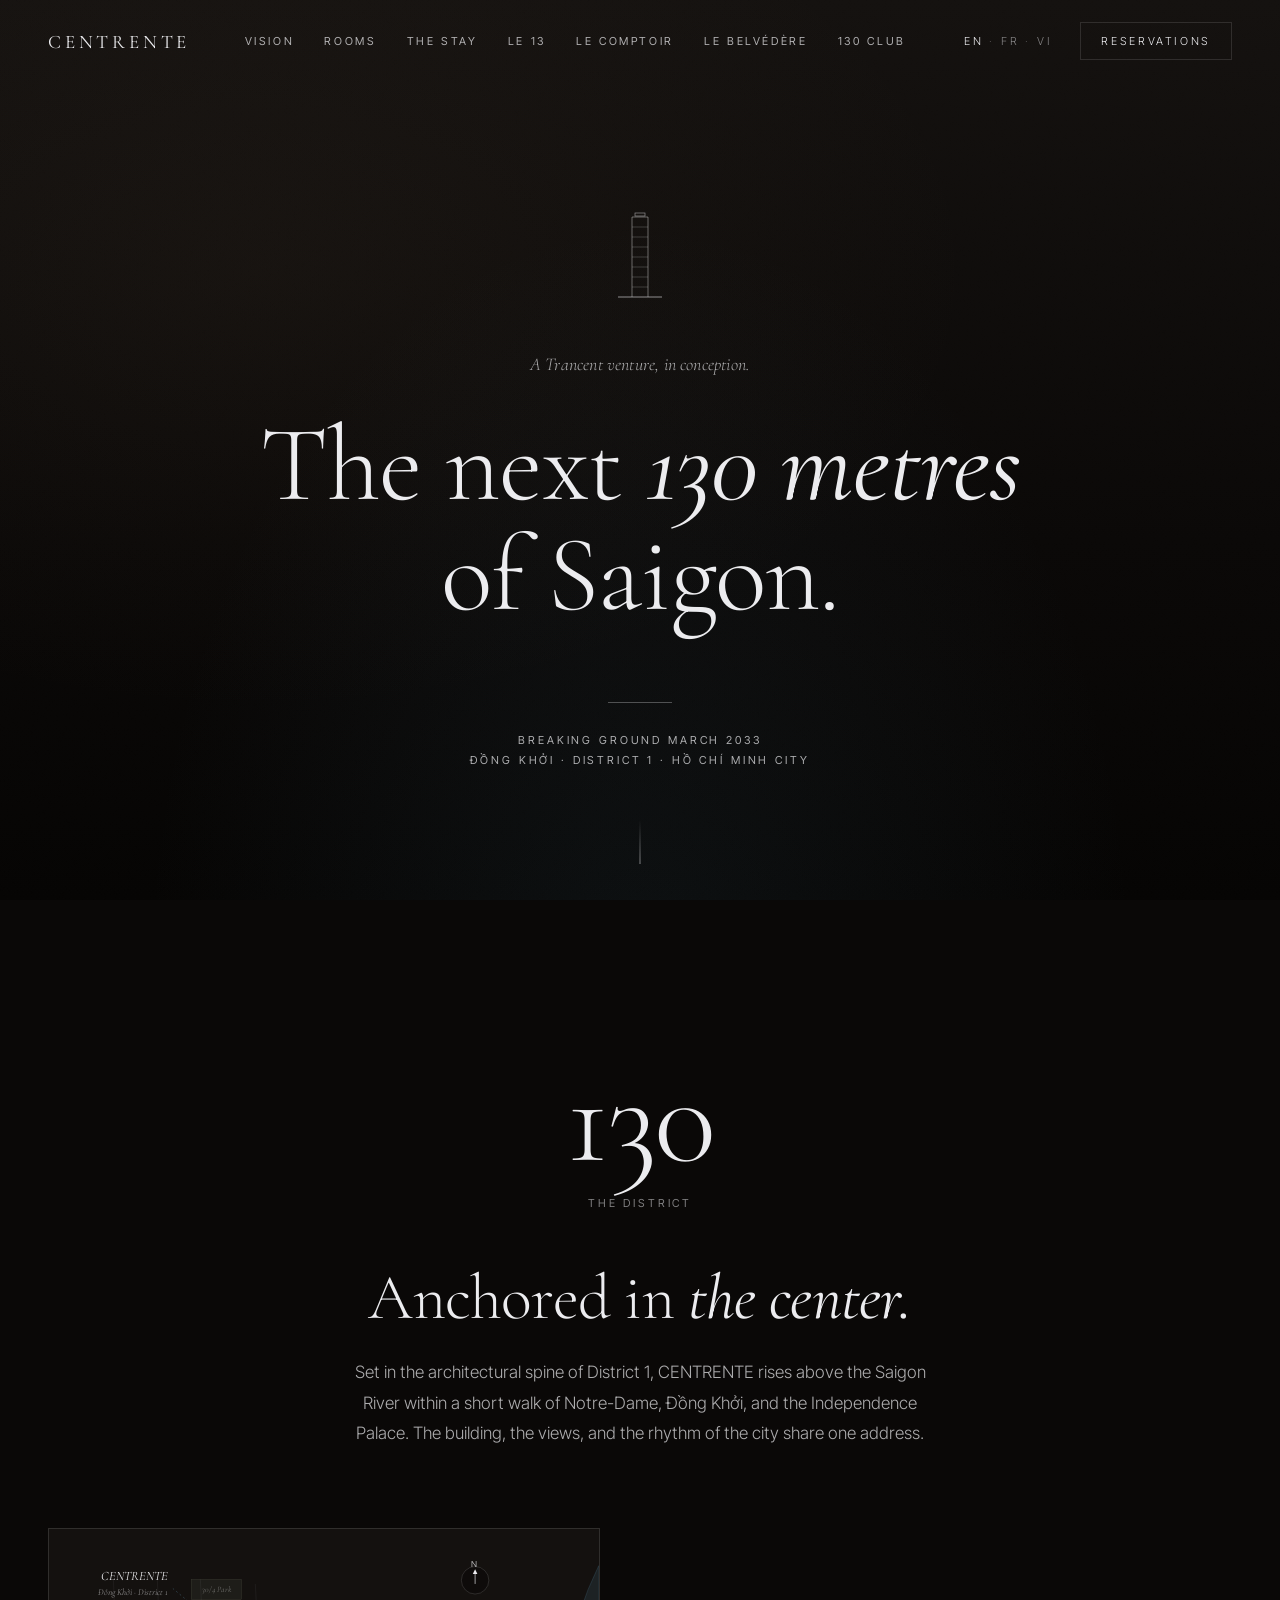
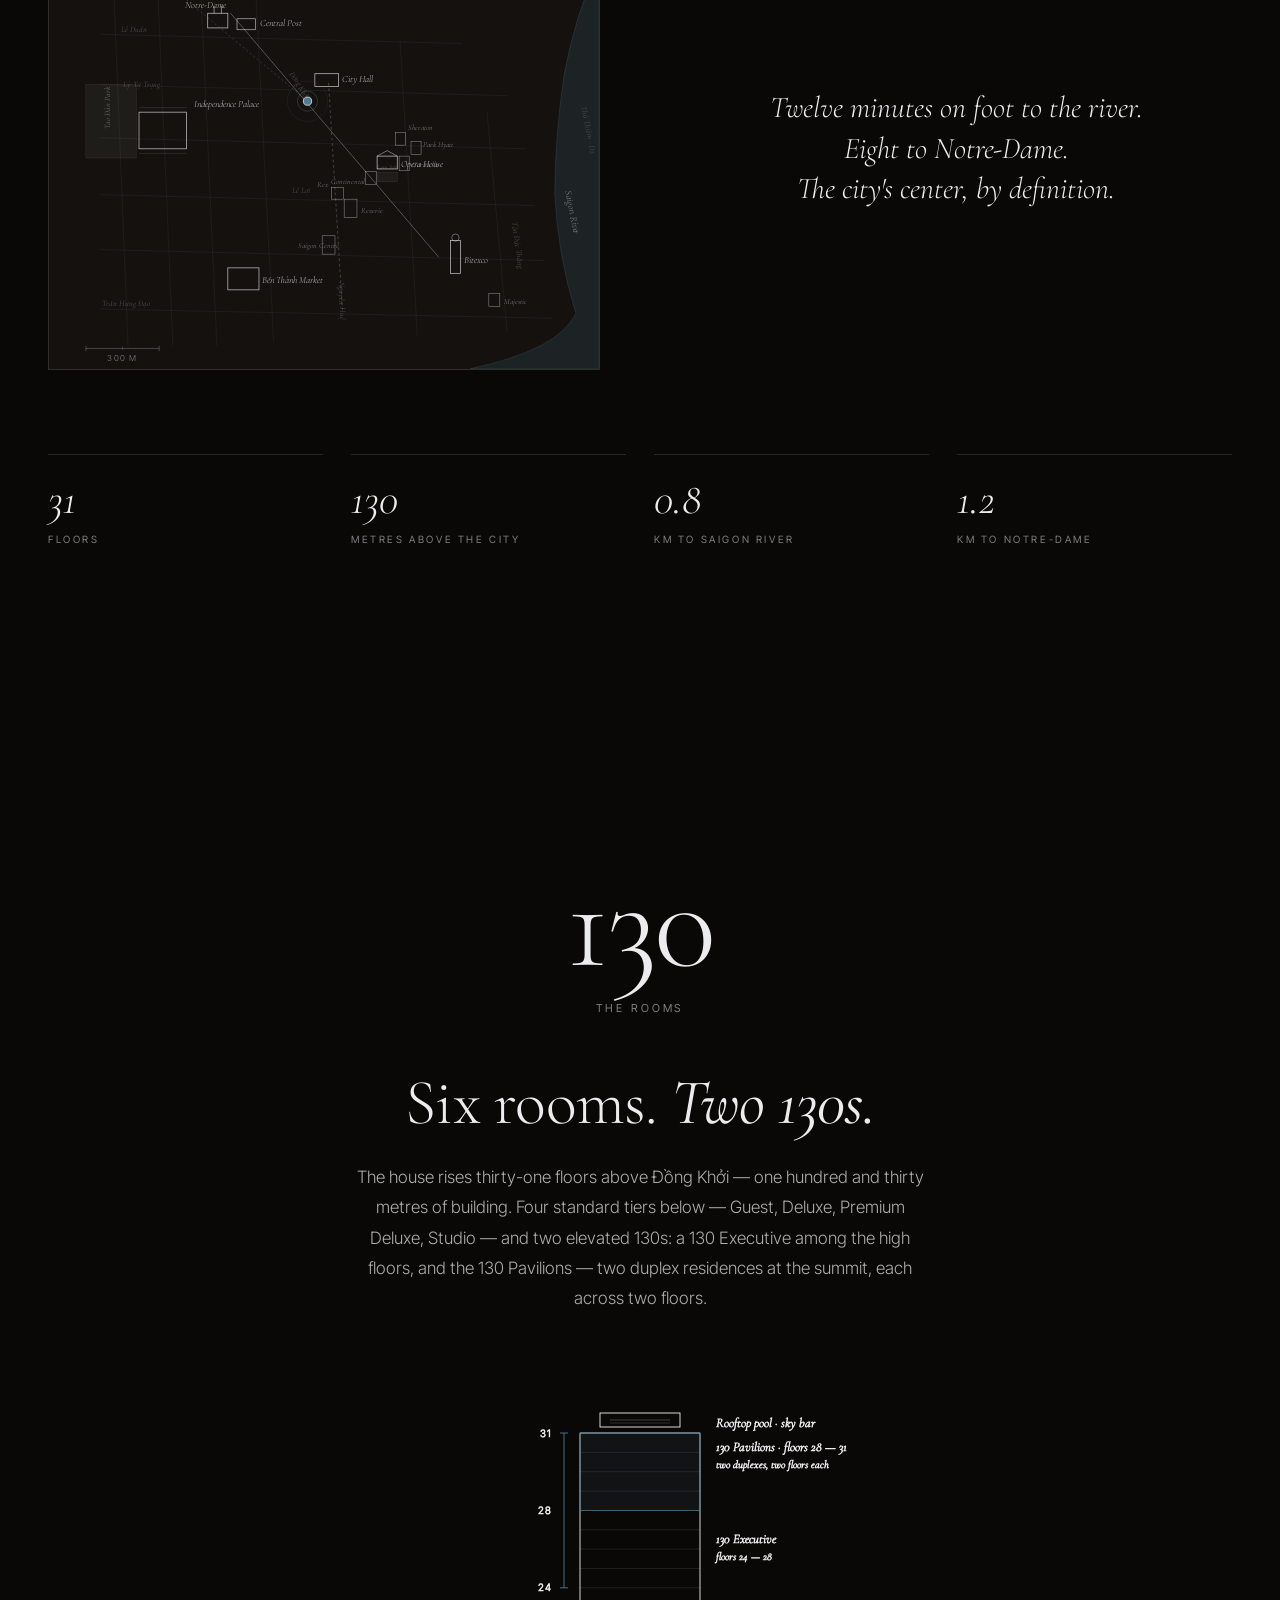
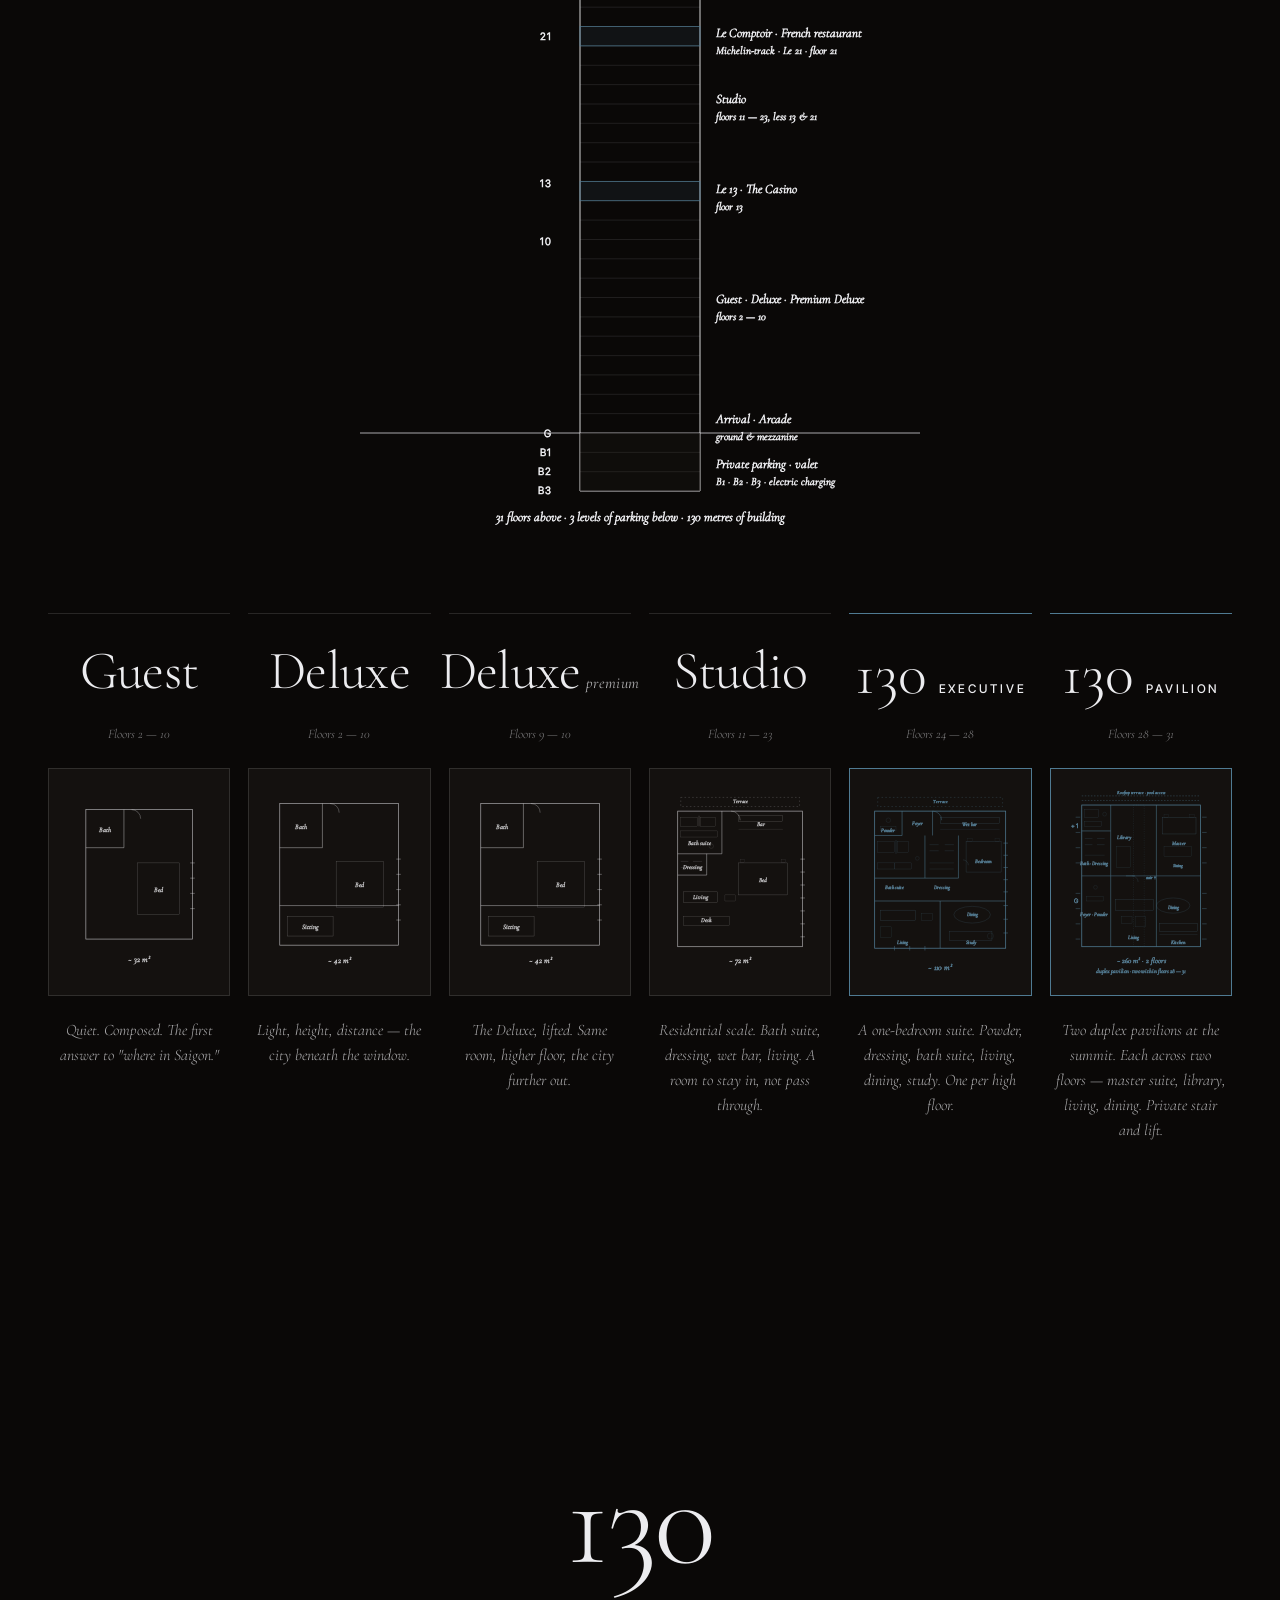
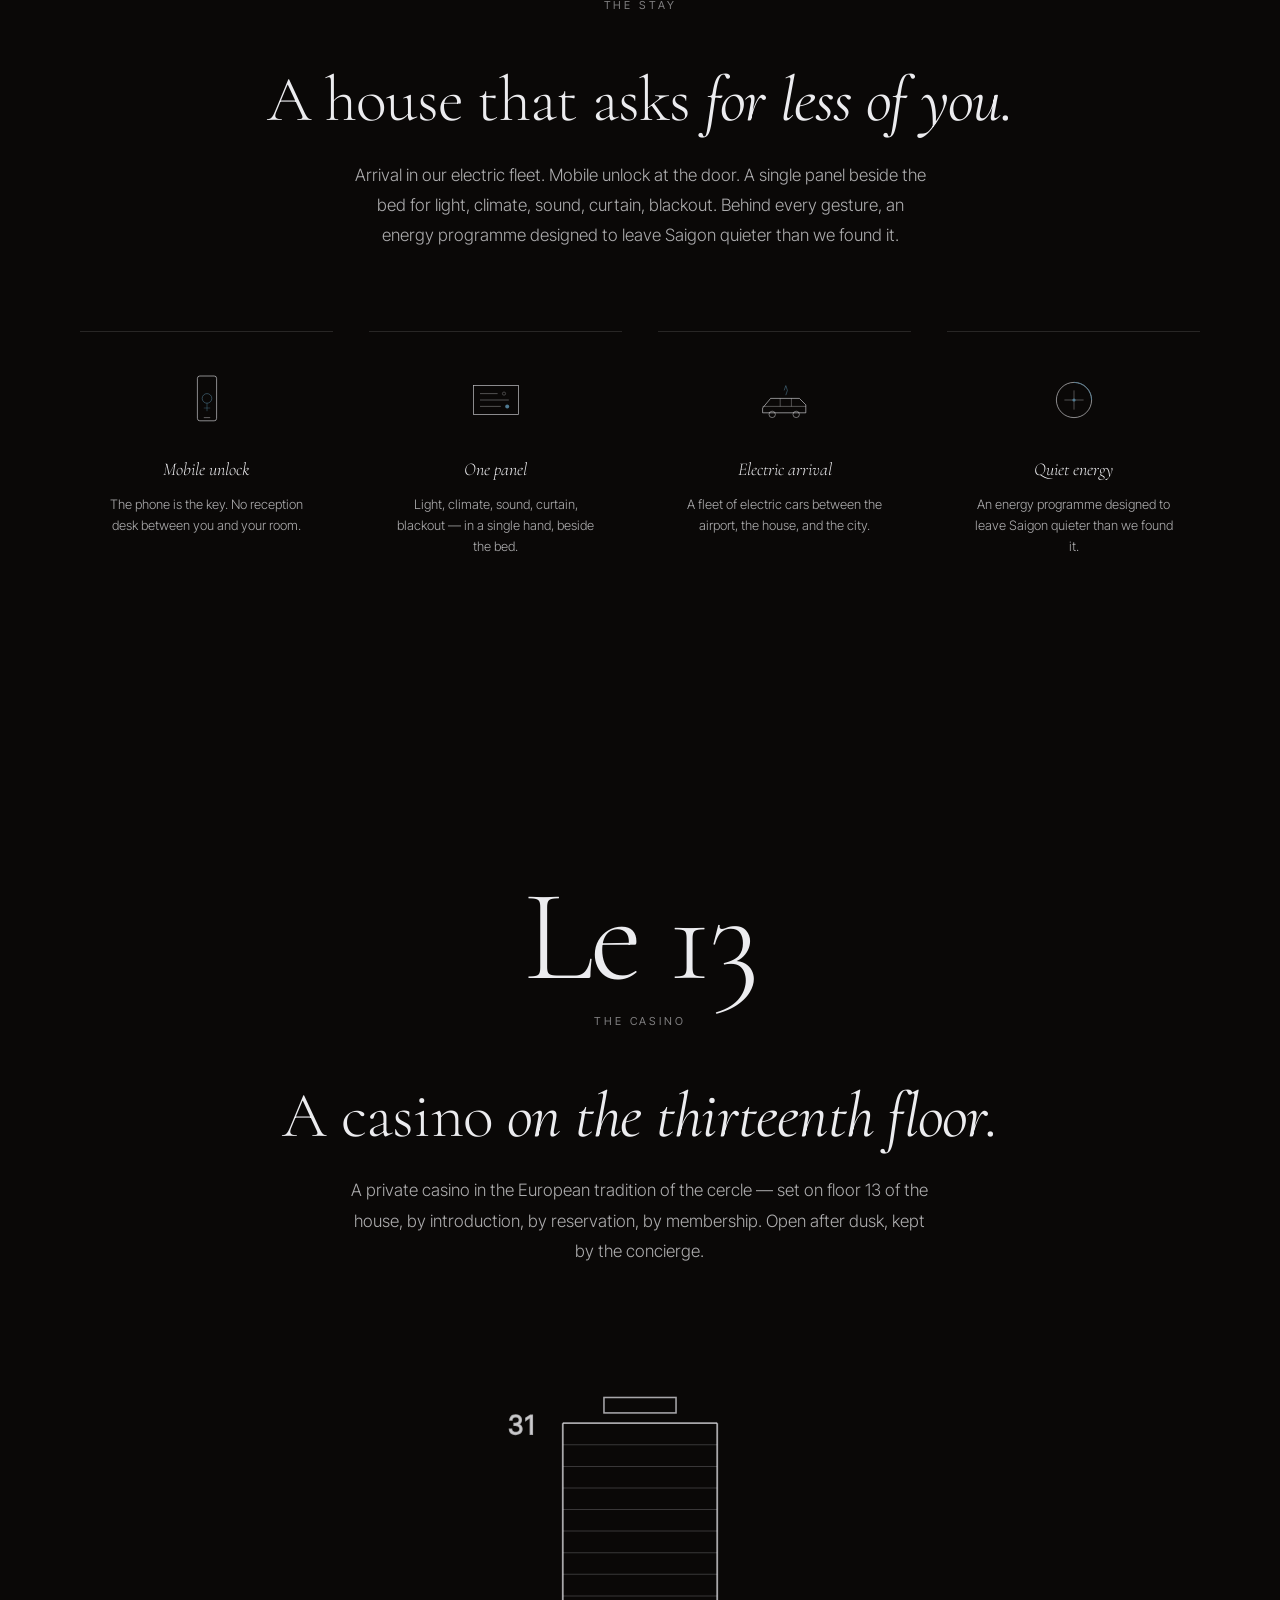
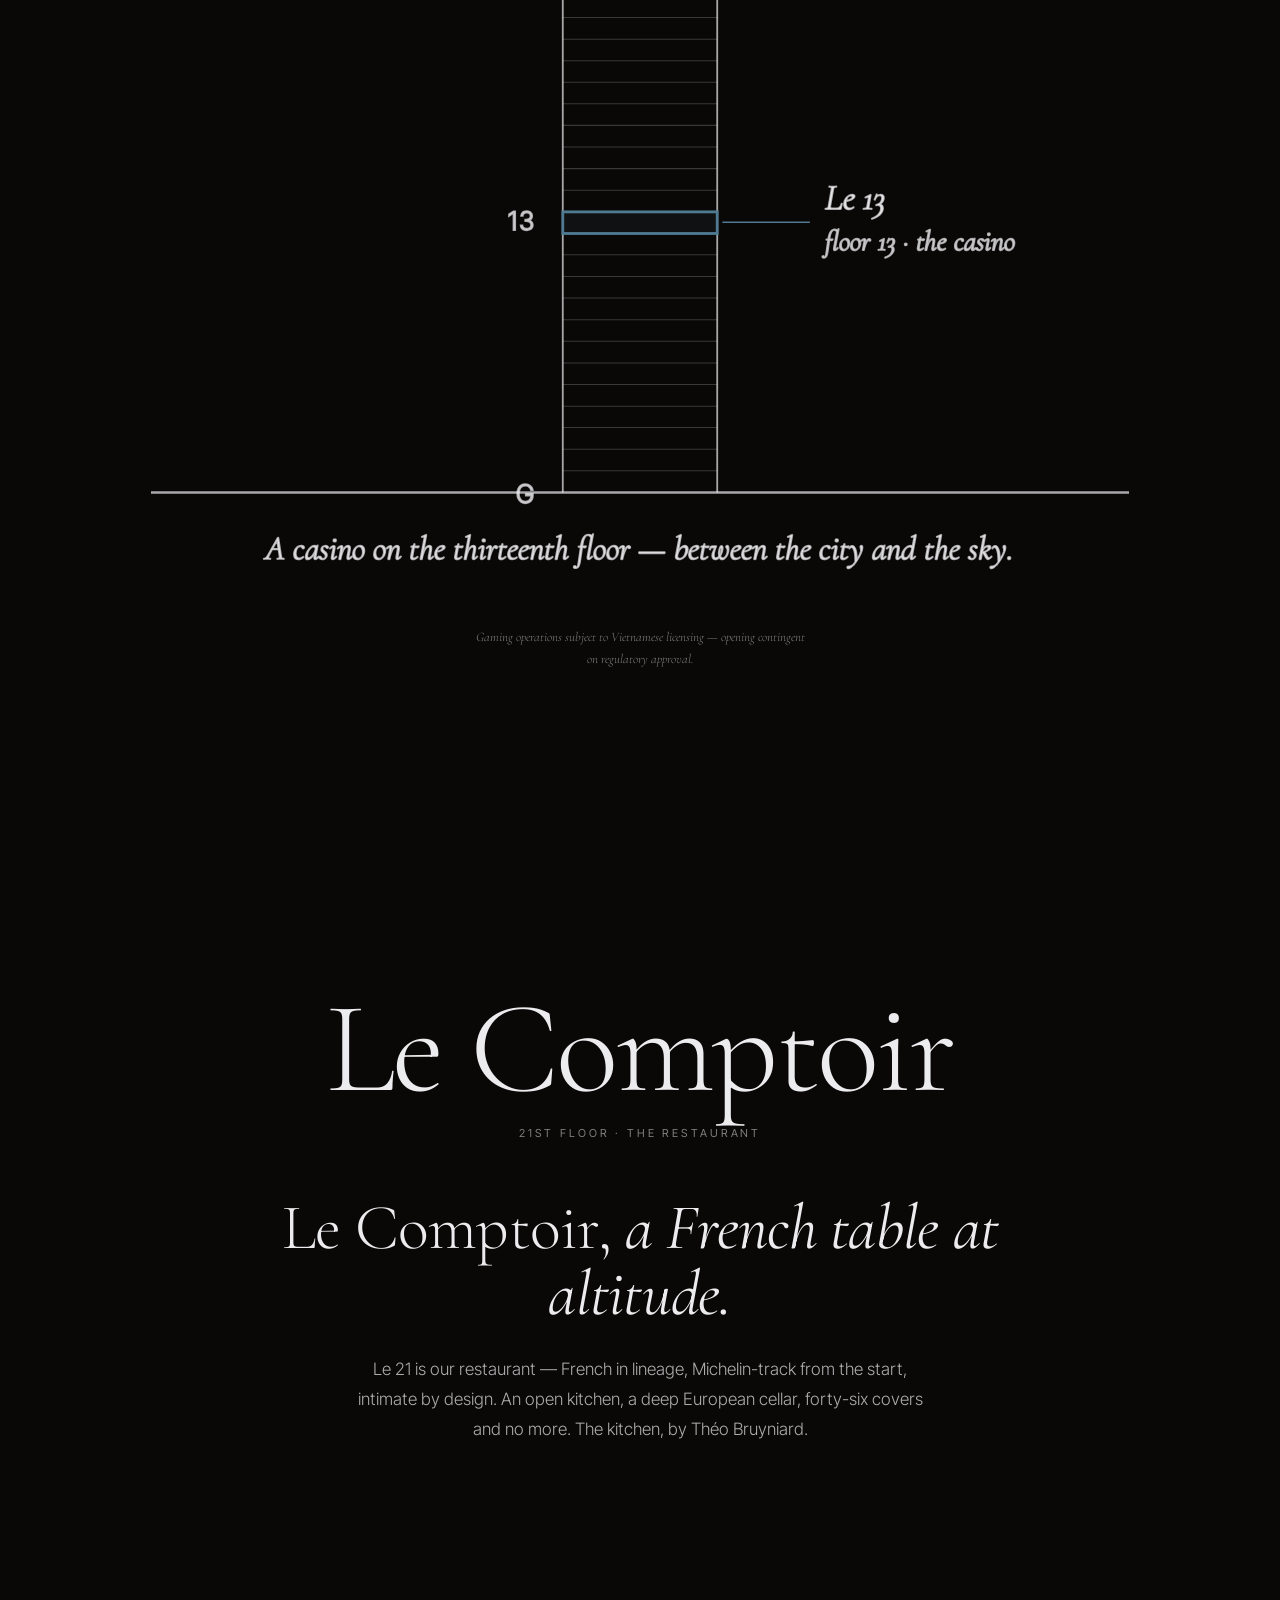
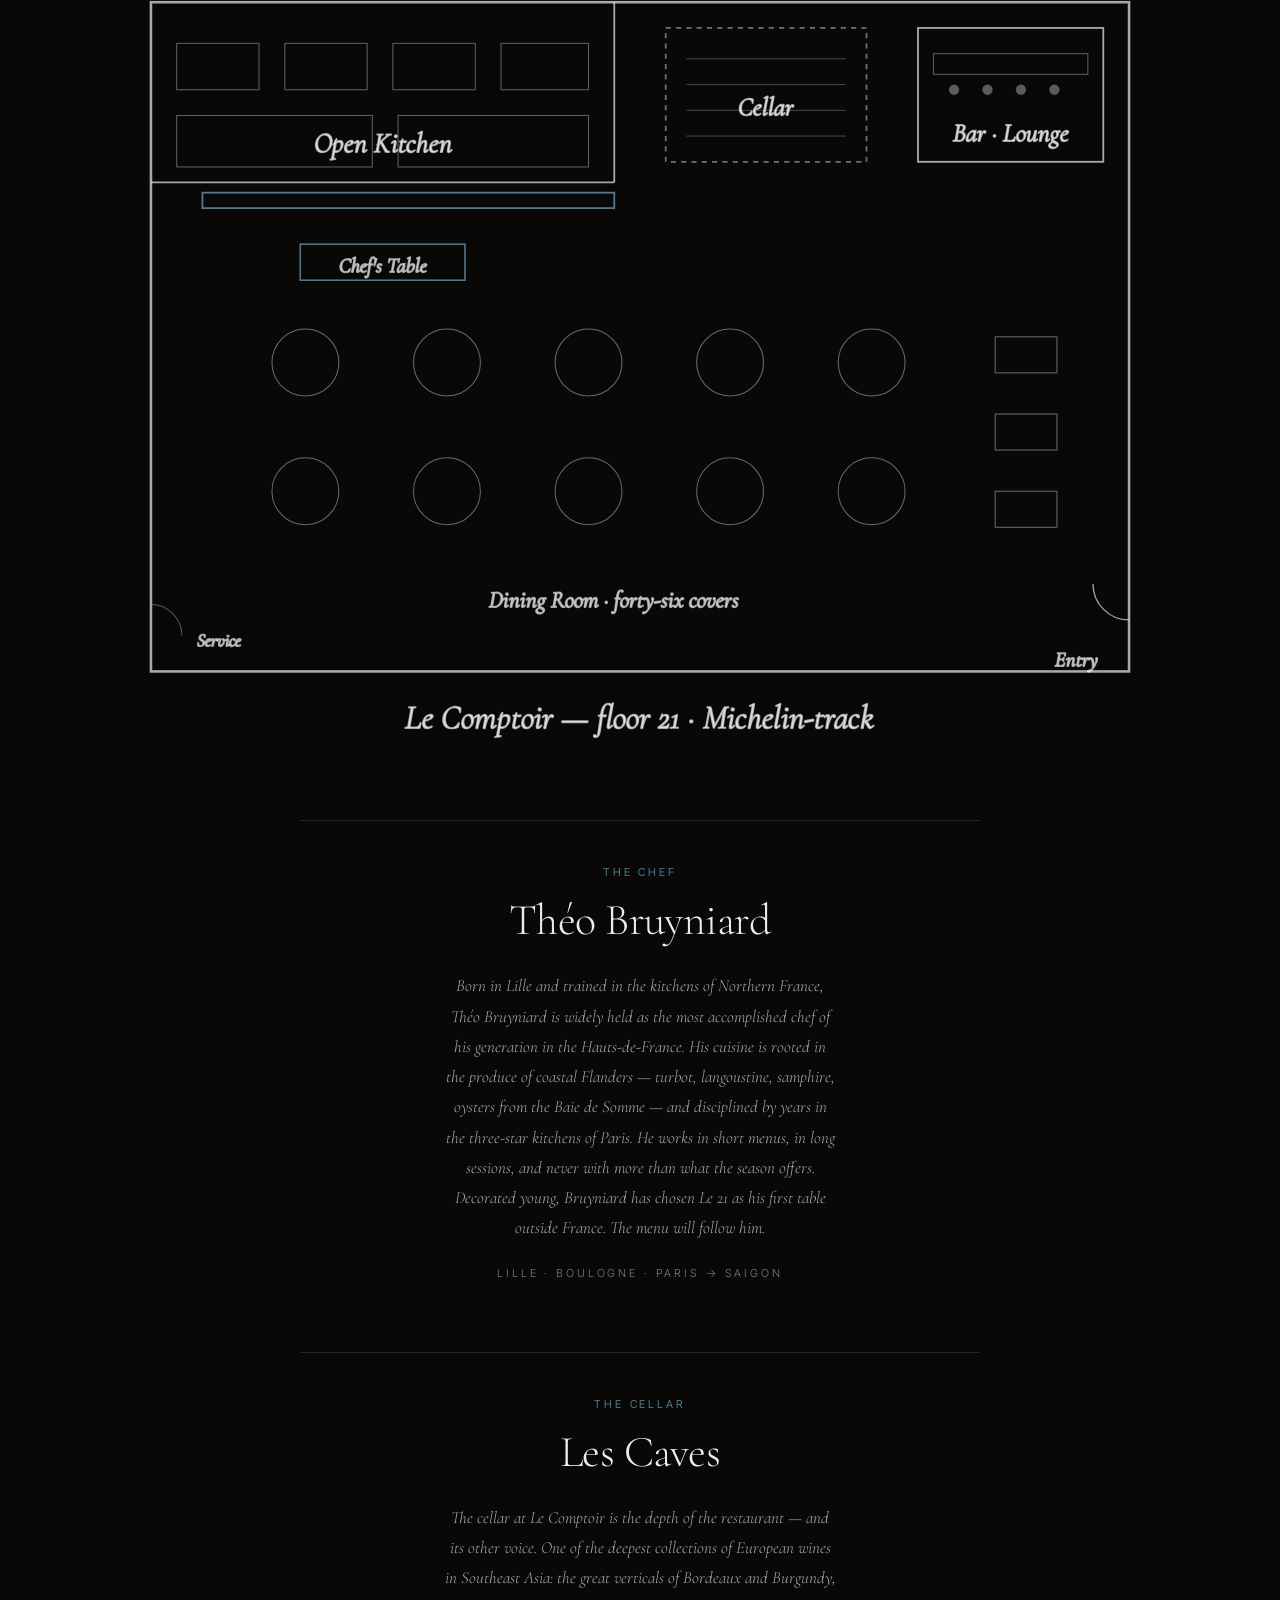
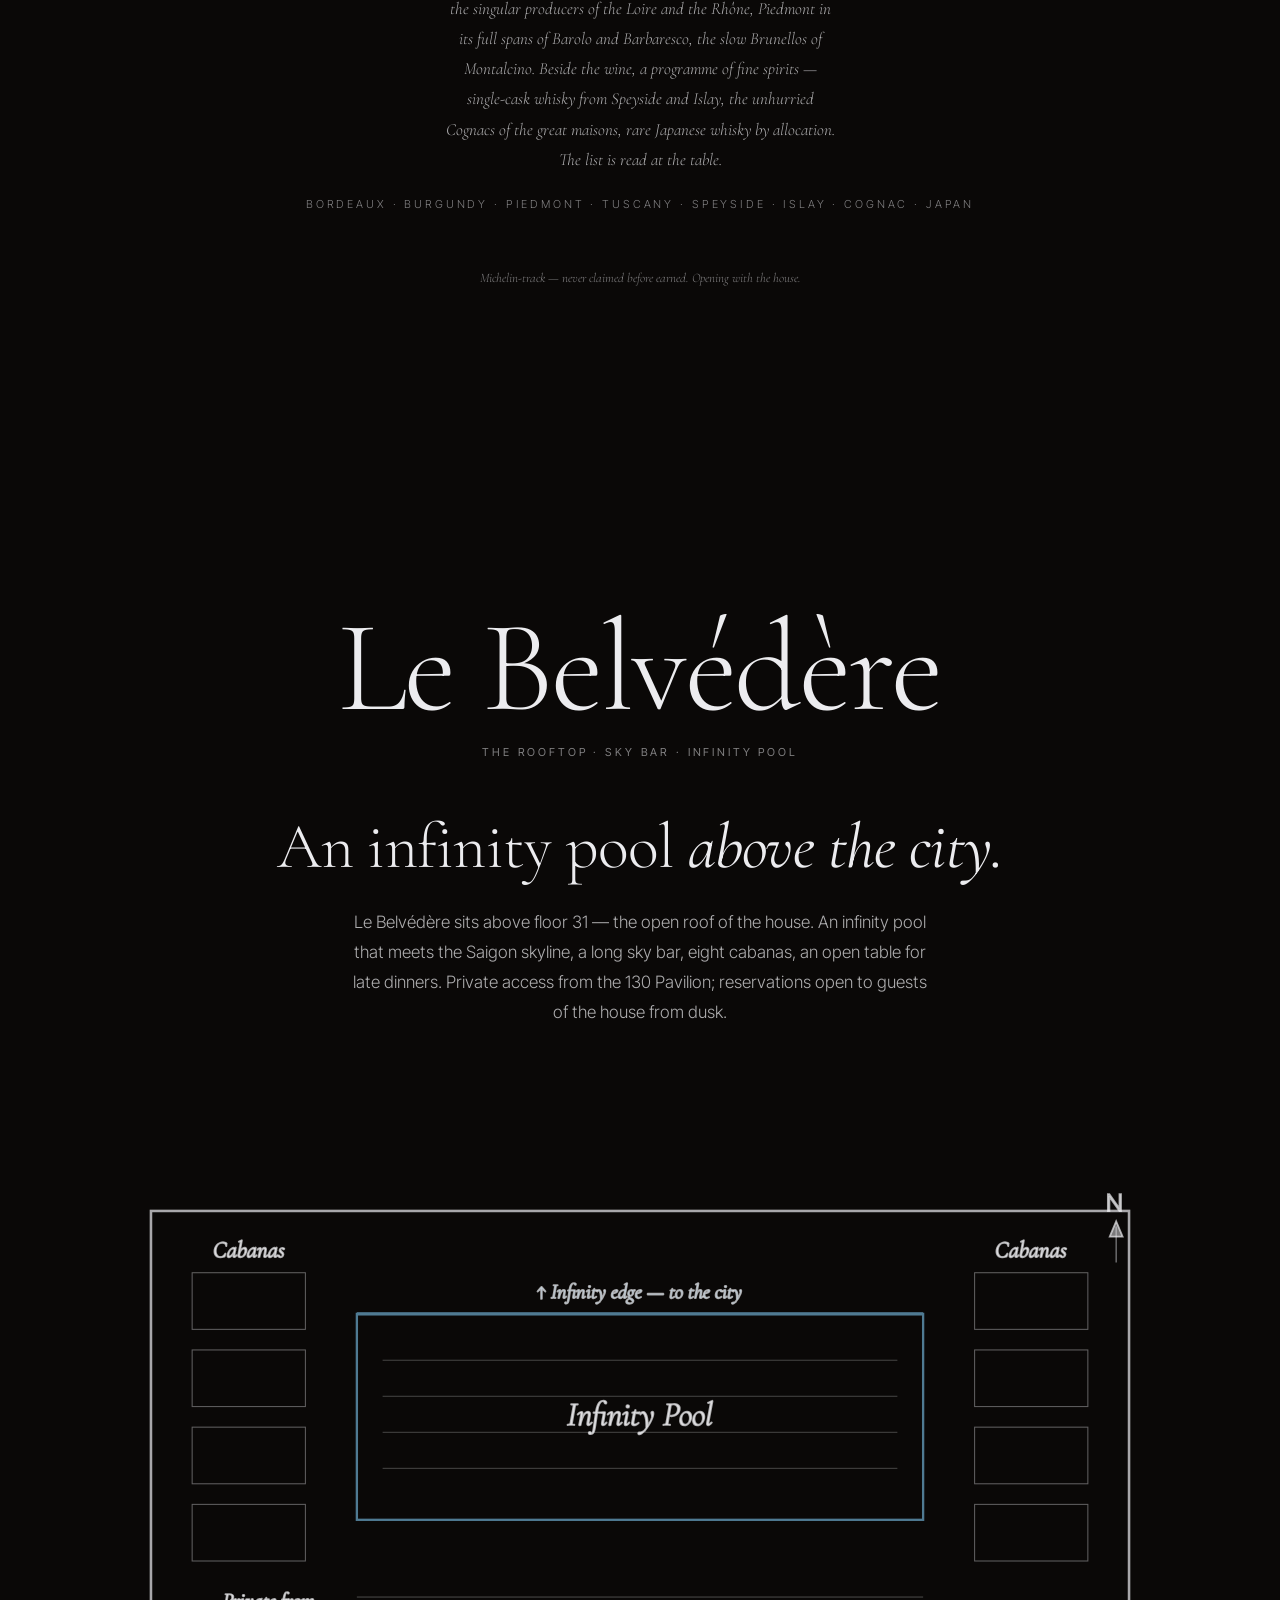
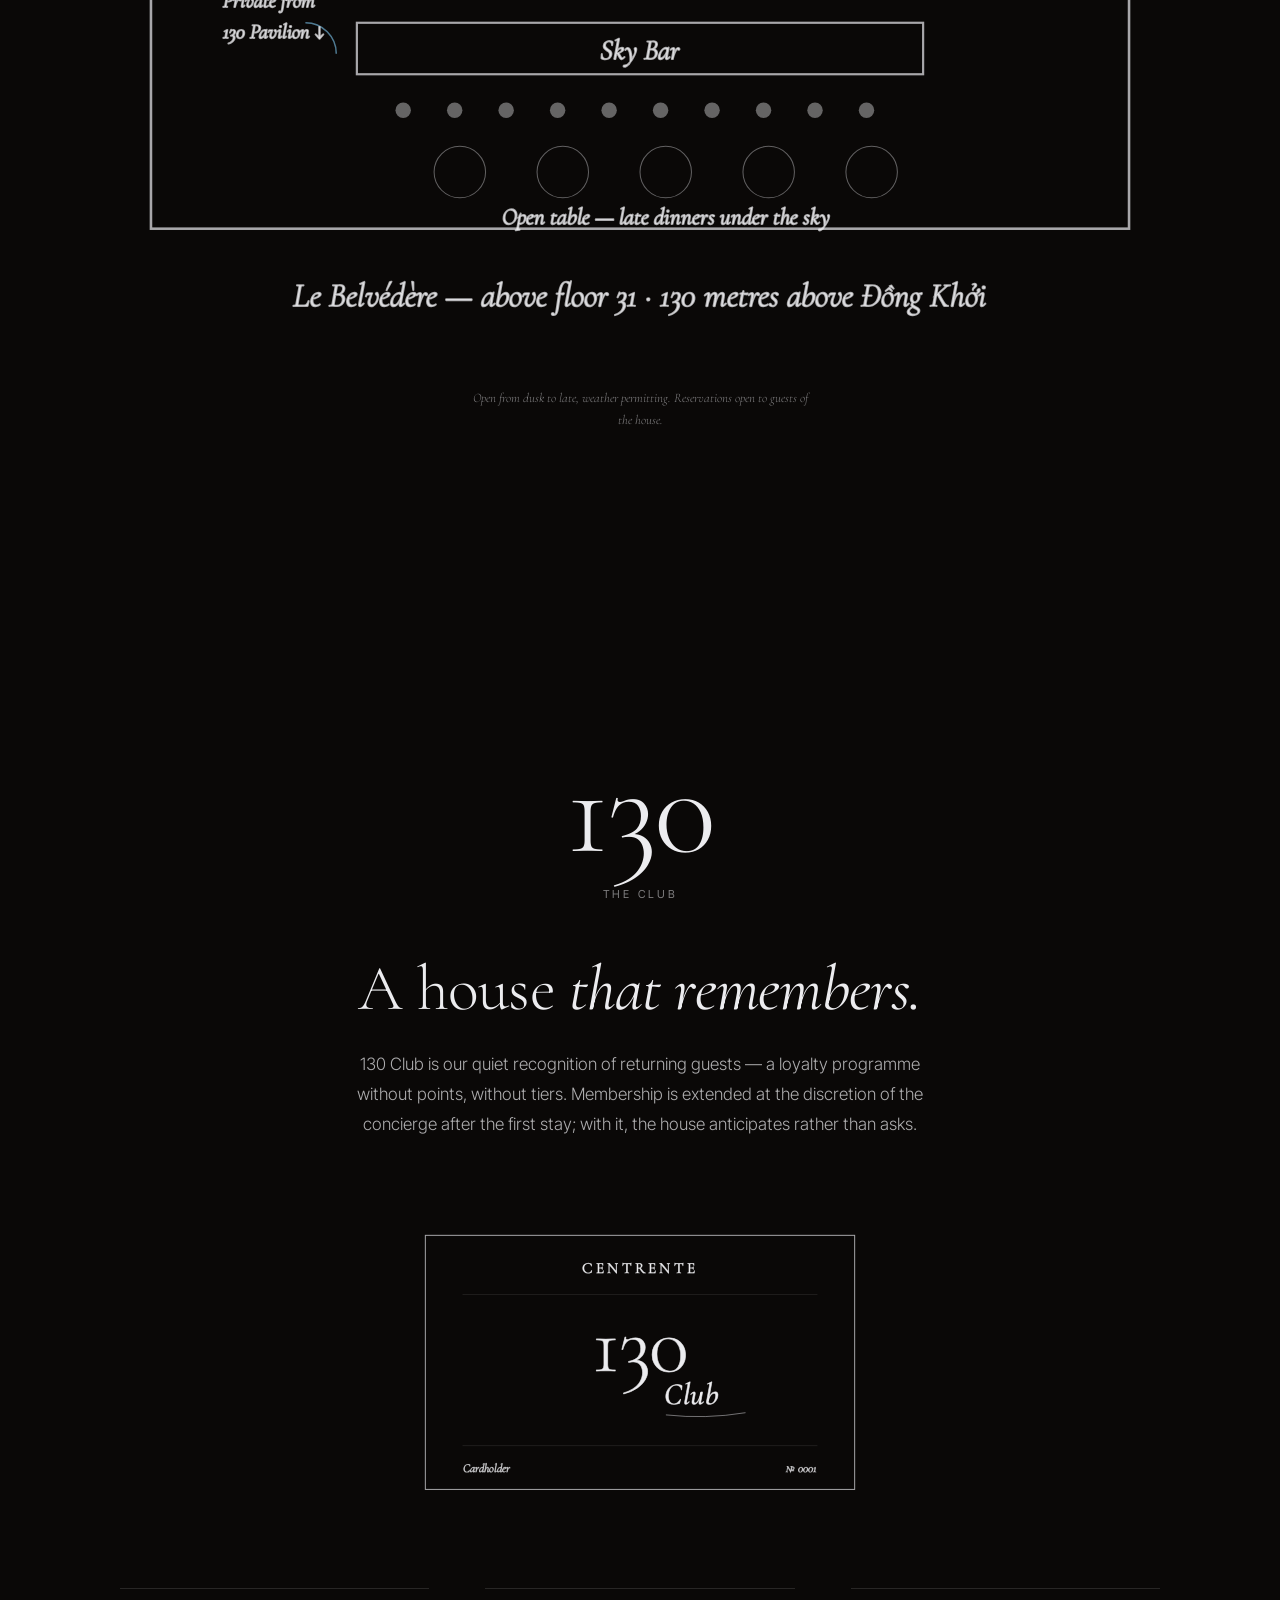
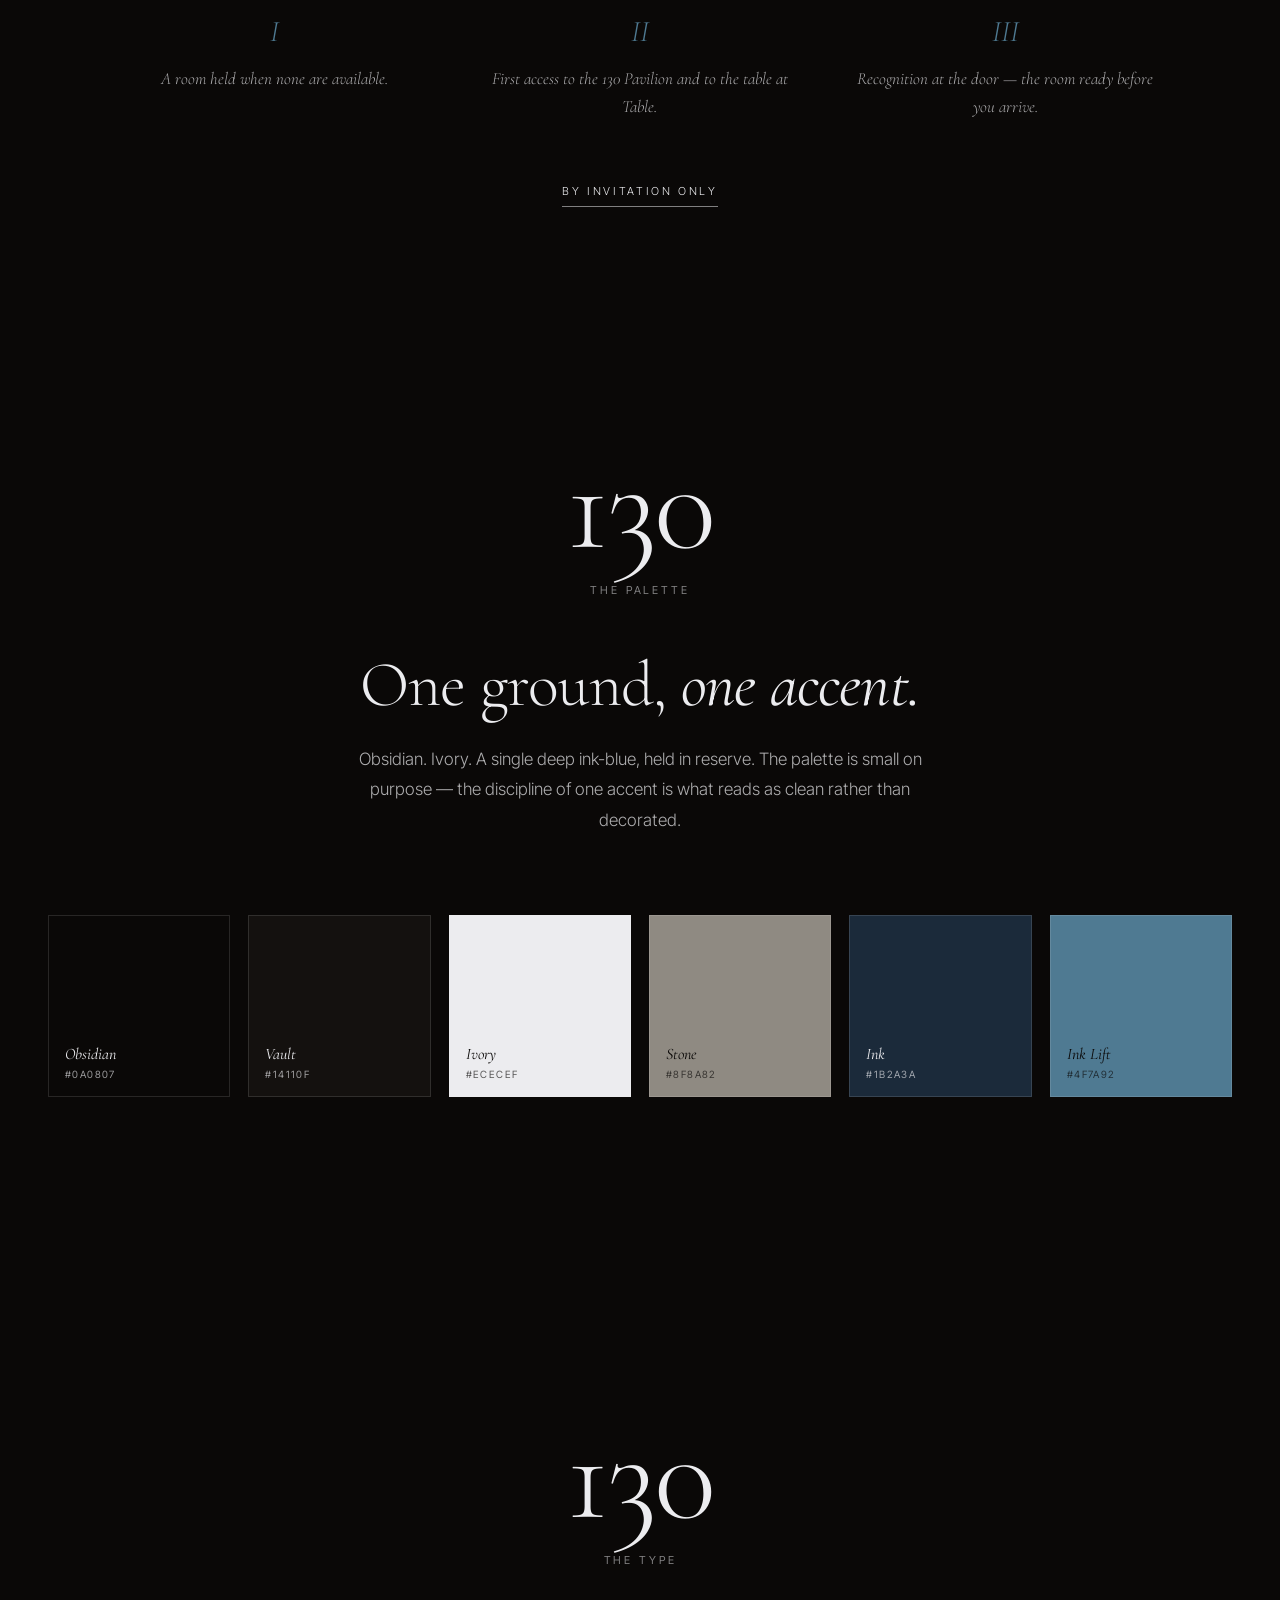
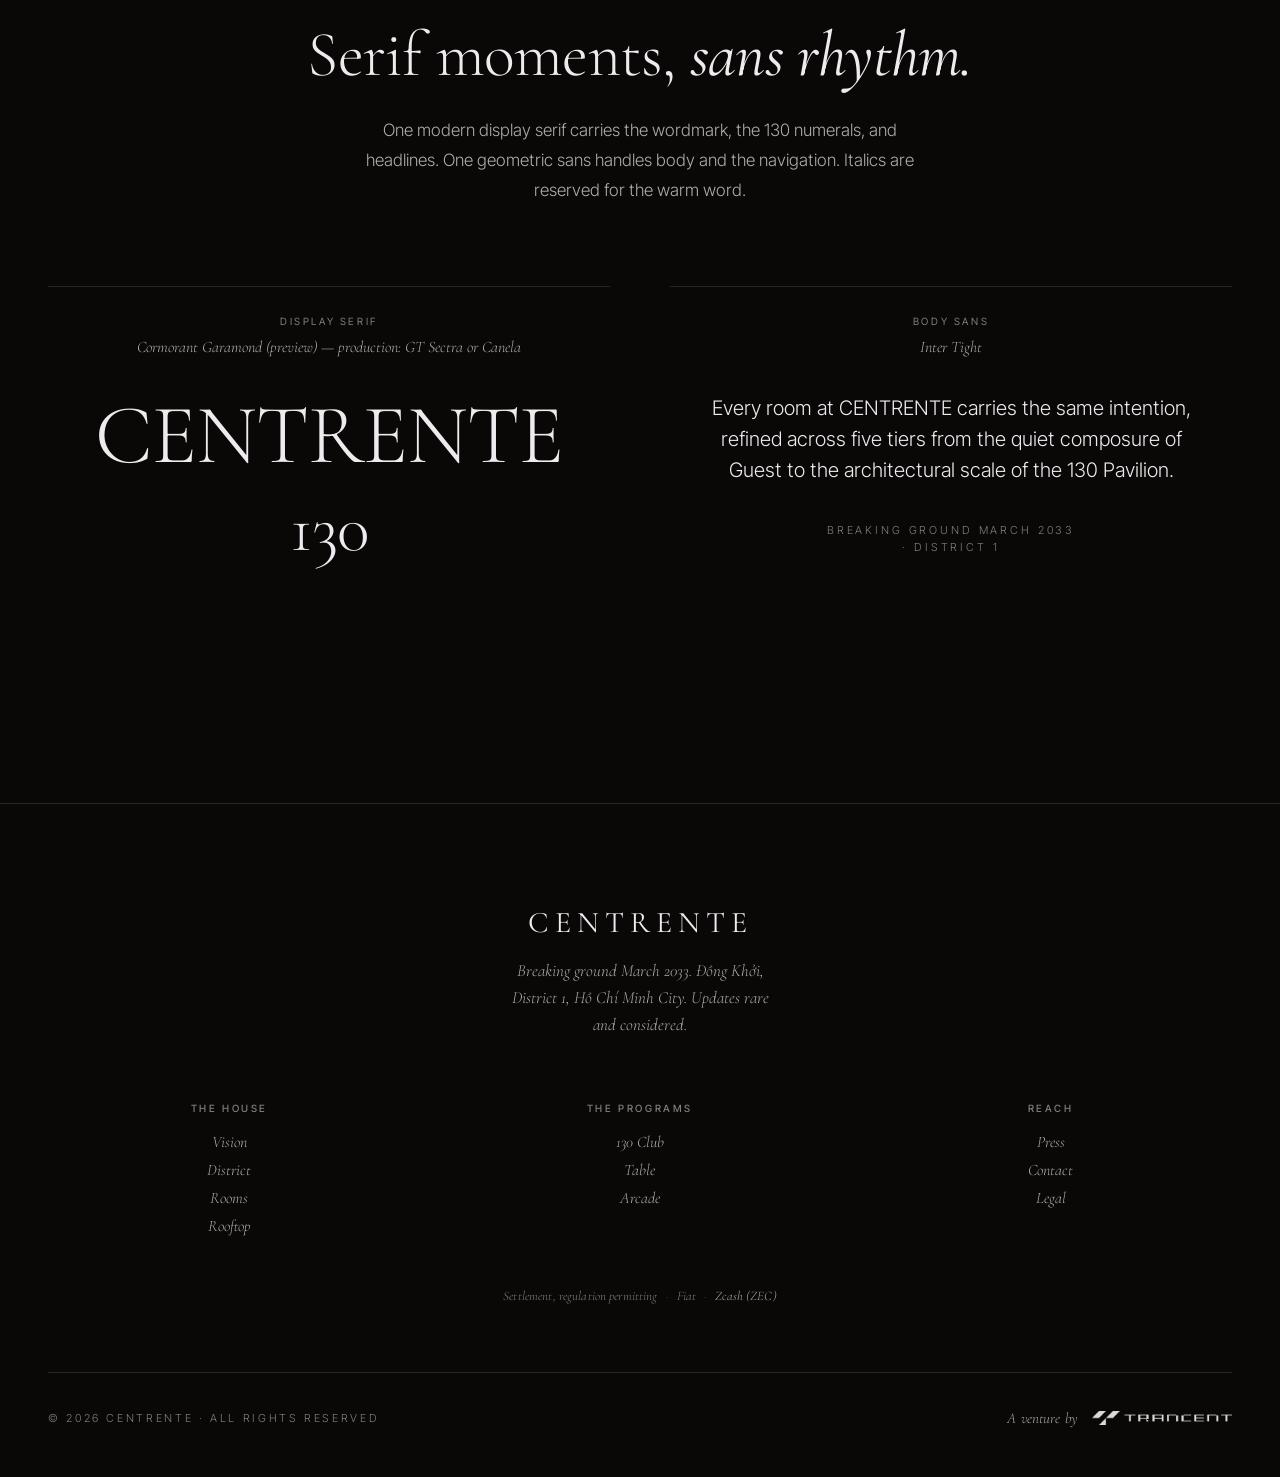
==== commit 45dc0e8e: "i18n + mobile" ====
--- a/index.html
+++ b/index.html
@@ -455,6 +455,154 @@
     .foot-cols { grid-template-columns: 1fr 1fr; }
     .stats { grid-template-columns: repeat(2, 1fr); }
   }
+
+  /* ─── mobile ─── */
+  .nav-toggle {
+    display: none;
+    width: 30px; height: 22px;
+    position: relative; cursor: pointer;
+    background: none; border: none; padding: 0;
+  }
+  .nav-toggle span {
+    display: block; position: absolute; left: 0; right: 0;
+    height: 1px; background: var(--ivory);
+    transition: transform .4s ease, opacity .3s ease, top .4s ease;
+  }
+  .nav-toggle span:nth-child(1) { top: 4px; }
+  .nav-toggle span:nth-child(2) { top: 11px; }
+  .nav-toggle span:nth-child(3) { top: 18px; }
+  .nav-toggle.open span:nth-child(1) { top: 11px; transform: rotate(45deg); }
+  .nav-toggle.open span:nth-child(2) { opacity: 0; }
+  .nav-toggle.open span:nth-child(3) { top: 11px; transform: rotate(-45deg); }
+
+  .nav-mobile {
+    position: fixed; inset: 0; z-index: 40;
+    background: rgba(10,8,7,0.97); backdrop-filter: blur(14px);
+    display: flex; flex-direction: column; align-items: center; justify-content: center;
+    gap: 28px;
+    opacity: 0; pointer-events: none;
+    transition: opacity .5s ease;
+  }
+  .nav-mobile.open { opacity: 1; pointer-events: auto; }
+  .nav-mobile a {
+    font-family: var(--serif); font-style: italic; font-size: 28px;
+    color: var(--ivory-70); transition: color .3s;
+  }
+  .nav-mobile a:hover { color: var(--ivory); }
+  .nav-mobile .lang {
+    margin-top: 32px; font-size: 12px; letter-spacing: .3em;
+  }
+
+  @media (max-width: 768px) {
+    .nav { padding: 16px 24px; }
+    .nav-links, .nav-right .lang, .nav-right .cta { display: none; }
+    .nav-toggle { display: block; }
+    .mono { font-size: 16px; letter-spacing: .22em; }
+
+    section { padding: 90px 22px; }
+
+    .hero-inner { padding: 120px 22px 80px; }
+    .hero-mark { margin-bottom: 36px; transform: scale(0.85); }
+    .hero h1 {
+      font-size: clamp(44px, 13vw, 78px);
+      line-height: 1.05; max-width: none;
+    }
+    .hero-eyebrow { font-size: 15px; margin-bottom: 28px; }
+    .hero-meta { gap: 22px; margin-top: 48px; }
+    .hero-meta .caps { font-size: 10px; letter-spacing: .22em; }
+
+    .anchor { margin-bottom: 56px; }
+    .anchor .seal { font-size: 88px; }
+    .anchor .seal small { font-size: 10px; margin-top: 18px; }
+    .anchor .head { margin-top: 40px; }
+    .anchor .head h2 { font-size: clamp(30px, 8vw, 52px); }
+    .anchor .head p { font-size: 15px; line-height: 1.7; }
+
+    .stats { grid-template-columns: 1fr 1fr; gap: 18px; margin-top: 56px; }
+    .stat .v { font-size: 32px; }
+    .stat .l { font-size: 9px; }
+
+    .elevation { overflow-x: auto; -webkit-overflow-scrolling: touch; }
+    .elevation svg { min-width: 560px; }
+
+    .rooms-rail { grid-template-columns: 1fr; gap: 32px; margin-top: 56px; }
+    .room { padding-top: 24px; }
+    .room .tier-only { font-size: 44px; min-height: 52px; }
+    .room .tier-only small { font-size: 13px; }
+    .room .num-row { min-height: 52px; }
+    .room .num-row .n { font-size: 48px; }
+    .room .num-row .t { font-size: 11px; }
+    .room .room-plan { max-width: 320px; margin-left: auto; margin-right: auto; }
+
+    .club { padding: 60px 24px; gap: 36px; }
+    .club .spine { font-size: clamp(110px, 32vw, 200px); }
+    .club .body h3 { font-size: 36px; }
+    .club .body p { font-size: 15px; }
+
+    .stay-grid { grid-template-columns: 1fr; gap: 32px; margin-top: 56px; max-width: 360px; }
+
+    .club-card { max-width: 360px; }
+    .club-benefits { grid-template-columns: 1fr; gap: 28px; margin-top: 56px; }
+    .benefit .copy { font-size: 16px; }
+
+    .le13-diagram, .le21-diagram, .belvedere-diagram { overflow-x: auto; -webkit-overflow-scrolling: touch; }
+    .le13-diagram svg, .le21-diagram svg, .belvedere-diagram svg { min-width: 420px; }
+
+    .chef-bio, .cellar-bio { margin-top: 56px; padding-top: 32px; }
+    .chef-bio .name, .cellar-bio .name { font-size: 32px; margin-bottom: 22px; }
+    .chef-bio .story, .cellar-bio .story { font-size: 16px; line-height: 1.7; }
+    .chef-bio .origin, .cellar-bio .origin { font-size: 10px; letter-spacing: .22em; }
+
+    .palette-grid { grid-template-columns: repeat(2, 1fr); gap: 12px; margin-top: 44px; }
+    .sw { padding: 12px; }
+    .sw .nm { font-size: 14px; }
+    .sw .hex { font-size: 9px; }
+
+    .type-spec { grid-template-columns: 1fr; gap: 44px; margin-top: 44px; }
+    .ts-card.serif .sample { font-size: 56px; }
+    .ts-card.sans .sample { font-size: 17px; }
+
+    footer { padding: 70px 24px 36px; }
+    .foot-mark { font-size: 24px; }
+    .foot-tag { font-size: 14px; }
+    .foot-cols { grid-template-columns: 1fr; gap: 32px; margin-top: 48px; text-align: center; }
+    .foot-currencies { font-size: 12px; margin-top: 32px; }
+    .foot-currencies .sep { margin: 0 6px; }
+    .foot-base {
+      flex-direction: column; align-items: center; gap: 20px;
+      padding-top: 28px; margin-top: 44px;
+      font-size: 10px; letter-spacing: .2em;
+      text-align: center;
+    }
+
+    .map { aspect-ratio: 4/3; }
+
+    .map svg, .le13-diagram svg, .le21-diagram svg, .belvedere-diagram svg, .elevation svg {
+      max-width: none;
+    }
+  }
+
+  @media (max-width: 420px) {
+    .hero h1 { font-size: clamp(38px, 12vw, 64px); }
+    .anchor .seal { font-size: 72px; }
+    .anchor .head h2 { font-size: clamp(26px, 7vw, 42px); }
+    .club .spine { font-size: clamp(96px, 30vw, 170px); }
+  }
+
+  /* ─── i18n ─── */
+  [data-i18n], [data-i18n-html] { transition: opacity .3s; }
+  .lang-toggle { display: inline-flex; gap: 0; align-items: center; }
+  .lang-toggle .opt {
+    cursor: pointer; padding: 0 4px;
+    color: var(--ivory-50);
+    transition: color .3s;
+    background: none; border: none;
+    font: inherit;
+    letter-spacing: inherit;
+  }
+  .lang-toggle .opt.on { color: var(--ivory); }
+  .lang-toggle .opt:hover { color: var(--ivory); }
+  .lang-toggle .div { color: var(--ivory-30); padding: 0 2px; }
 </style>
 </head>
 <body>
@@ -462,19 +610,36 @@
 <nav class="nav" id="nav">
   <a href="#" class="mono">CENTRENTE</a>
   <div class="nav-links">
-    <a href="#vision">Vision</a>
-    <a href="#rooms">Rooms</a>
-    <a href="#stay">The Stay</a>
+    <a href="#vision" data-i18n="nav_vision">Vision</a>
+    <a href="#rooms" data-i18n="nav_rooms">Rooms</a>
+    <a href="#stay" data-i18n="nav_stay">The Stay</a>
     <a href="#le13">Le 13</a>
     <a href="#le21">Le Comptoir</a>
     <a href="#belvedere">Le Belvédère</a>
-    <a href="#club">130 Club</a>
+    <a href="#club" data-i18n="nav_club">130 Club</a>
   </div>
   <div class="nav-right">
-    <div class="lang"><span class="on">EN</span> &nbsp; FR &nbsp; VI</div>
-    <a class="cta" href="#reserve">Reservations</a>
+    <div class="lang lang-toggle">
+      <button class="opt on" data-lang="en">EN</button><span class="div">·</span><button class="opt" data-lang="fr">FR</button><span class="div">·</span><button class="opt" data-lang="vi">VI</button>
+    </div>
+    <a class="cta" href="#reserve" data-i18n="nav_cta">Reservations</a>
+    <button class="nav-toggle" id="nav-toggle" aria-label="Menu"><span></span><span></span><span></span></button>
   </div>
 </nav>
+
+<div class="nav-mobile" id="nav-mobile">
+  <a href="#vision" data-i18n="nav_vision">Vision</a>
+  <a href="#rooms" data-i18n="nav_rooms">Rooms</a>
+  <a href="#stay" data-i18n="nav_stay">The Stay</a>
+  <a href="#le13">Le 13</a>
+  <a href="#le21">Le Comptoir</a>
+  <a href="#belvedere">Le Belvédère</a>
+  <a href="#club" data-i18n="nav_club">130 Club</a>
+  <div class="lang lang-toggle" style="margin-top:32px;">
+    <button class="opt on" data-lang="en">EN</button><span class="div">·</span><button class="opt" data-lang="fr">FR</button><span class="div">·</span><button class="opt" data-lang="vi">VI</button>
+  </div>
+  <a href="#reserve" class="cta" data-i18n="nav_cta" style="margin-top:8px;">Reservations</a>
+</div>
 
 <section class="hero" id="vision">
   <div class="hero-inner">
@@ -498,11 +663,11 @@
       <line x1="0" y1="88" x2="44" y2="88" stroke-width="1"/>
     </svg>
 
-    <div class="hero-eyebrow">A Trancent venture, in conception.</div>
-    <h1>The next <em>130 metres</em><br/>of Saigon.</h1>
+    <div class="hero-eyebrow" data-i18n="hero_eyebrow">A Trancent venture, in conception.</div>
+    <h1 data-i18n-html="hero_h1">The next <em>130 metres</em><br/>of Saigon.</h1>
     <div class="hero-meta">
       <div class="rule center"></div>
-      <div class="caps">
+      <div class="caps" data-i18n-html="hero_meta">
         Breaking ground March 2033<br/>
         Đồng Khởi · District 1 · Hồ Chí Minh City
       </div>
@@ -513,10 +678,10 @@
 
 <section id="district">
   <div class="anchor">
-    <div class="seal">130<small>The District</small></div>
+    <div class="seal">130<small data-i18n="district_caption">The District</small></div>
     <div class="head">
-      <h2>Anchored in <em>the center.</em></h2>
-      <p>Set in the architectural spine of District 1, CENTRENTE rises above the Saigon River within a short walk of Notre-Dame, Đồng Khởi, and the Independence Palace. The building, the views, and the rhythm of the city share one address.</p>
+      <h2 data-i18n-html="district_h2">Anchored in <em>the center.</em></h2>
+      <p data-i18n="district_p">Set in the architectural spine of District 1, CENTRENTE rises above the Saigon River within a short walk of Notre-Dame, Đồng Khởi, and the Independence Palace. The building, the views, and the rhythm of the city share one address.</p>
     </div>
   </div>
   <div class="district-grid">
@@ -700,10 +865,10 @@
 
 <section id="rooms">
   <div class="anchor">
-    <div class="seal">130<small>The Rooms</small></div>
+    <div class="seal">130<small data-i18n="rooms_caption">The Rooms</small></div>
     <div class="head">
-      <h2>Six rooms. <em>Two 130s.</em></h2>
-      <p>The house rises thirty-one floors above Đồng Khởi — one hundred and thirty metres of building. Four standard tiers below — Guest, Deluxe, Premium Deluxe, Studio — and two elevated 130s: a 130 Executive among the high floors, and the 130 Pavilions — two duplex residences at the summit, each across two floors.</p>
+      <h2 data-i18n-html="rooms_h2">Six rooms. <em>Two 130s.</em></h2>
+      <p data-i18n="rooms_p">The house rises thirty-one floors above Đồng Khởi — one hundred and thirty metres of building. Four standard tiers below — Guest, Deluxe, Premium Deluxe, Studio — and two elevated 130s: a 130 Executive among the high floors, and the 130 Pavilions — two duplex residences at the summit, each across two floors.</p>
     </div>
   </div>
 
@@ -1198,10 +1363,10 @@
 
 <section id="stay">
   <div class="anchor">
-    <div class="seal">130<small>The Stay</small></div>
+    <div class="seal">130<small data-i18n="stay_caption">The Stay</small></div>
     <div class="head">
-      <h2>A house that asks <em>for less of you.</em></h2>
-      <p>Arrival in our electric fleet. Mobile unlock at the door. A single panel beside the bed for light, climate, sound, curtain, blackout. Behind every gesture, an energy programme designed to leave Saigon quieter than we found it.</p>
+      <h2 data-i18n-html="stay_h2">A house that asks <em>for less of you.</em></h2>
+      <p data-i18n="stay_p">Arrival in our electric fleet. Mobile unlock at the door. A single panel beside the bed for light, climate, sound, curtain, blackout. Behind every gesture, an energy programme designed to leave Saigon quieter than we found it.</p>
     </div>
   </div>
   <div class="stay-grid">
@@ -1269,10 +1434,10 @@
 
 <section id="le13">
   <div class="anchor">
-    <div class="seal">Le 13<small>The Casino</small></div>
+    <div class="seal">Le 13<small data-i18n="le13_caption">The Casino</small></div>
     <div class="head">
-      <h2>A casino <em>on the thirteenth floor.</em></h2>
-      <p>A private casino in the European tradition of the cercle — set on floor 13 of the house, by introduction, by reservation, by membership. Open after dusk, kept by the concierge.</p>
+      <h2 data-i18n-html="le13_h2">A casino <em>on the thirteenth floor.</em></h2>
+      <p data-i18n="le13_p">A private casino in the European tradition of the cercle — set on floor 13 of the house, by introduction, by reservation, by membership. Open after dusk, kept by the concierge.</p>
     </div>
   </div>
   <div class="le13-diagram">
@@ -1334,17 +1499,17 @@
       <text x="230" y="316" font-family="Cormorant Garamond" font-style="italic" fill="#ECECEFCC" font-size="13" text-anchor="middle">A casino on the thirteenth floor — between the city and the sky.</text>
     </svg>
   </div>
-  <div class="le13-footnote">
+  <div class="le13-footnote" data-i18n="le13_footnote">
     Gaming operations subject to Vietnamese licensing — opening contingent on regulatory approval.
   </div>
 </section>
 
 <section id="le21">
   <div class="anchor">
-    <div class="seal">Le Comptoir<small>21st floor · The Restaurant</small></div>
+    <div class="seal">Le Comptoir<small data-i18n="le21_caption">21st floor · The Restaurant</small></div>
     <div class="head">
-      <h2>Le Comptoir, <em>a French table at altitude.</em></h2>
-      <p>Le 21 is our restaurant — French in lineage, Michelin-track from the start, intimate by design. An open kitchen, a deep European cellar, forty-six covers and no more. The kitchen, by Théo Bruyniard.</p>
+      <h2 data-i18n-html="le21_h2">Le Comptoir, <em>a French table at altitude.</em></h2>
+      <p data-i18n="le21_p">Le 21 is our restaurant — French in lineage, Michelin-track from the start, intimate by design. An open kitchen, a deep European cellar, forty-six covers and no more. The kitchen, by Théo Bruyniard.</p>
     </div>
   </div>
 
@@ -1458,10 +1623,10 @@
 
 <section id="belvedere">
   <div class="anchor">
-    <div class="seal">Le Belvédère<small>The Rooftop · Sky Bar · Infinity Pool</small></div>
+    <div class="seal">Le Belvédère<small data-i18n="belv_caption">The Rooftop · Sky Bar · Infinity Pool</small></div>
     <div class="head">
-      <h2>An infinity pool <em>above the city.</em></h2>
-      <p>Le Belvédère sits above floor 31 — the open roof of the house. An infinity pool that meets the Saigon skyline, a long sky bar, eight cabanas, an open table for late dinners. Private access from the 130 Pavilion; reservations open to guests of the house from dusk.</p>
+      <h2 data-i18n-html="belv_h2">An infinity pool <em>above the city.</em></h2>
+      <p data-i18n="belv_p">Le Belvédère sits above floor 31 — the open roof of the house. An infinity pool that meets the Saigon skyline, a long sky bar, eight cabanas, an open table for late dinners. Private access from the 130 Pavilion; reservations open to guests of the house from dusk.</p>
     </div>
   </div>
 
@@ -1542,17 +1707,17 @@
     </svg>
   </div>
 
-  <div class="belvedere-footnote">
+  <div class="belvedere-footnote" data-i18n="belv_footnote">
     Open from dusk to late, weather permitting. Reservations open to guests of the house.
   </div>
 </section>
 
 <section id="club">
   <div class="anchor">
-    <div class="seal">130<small>The Club</small></div>
+    <div class="seal">130<small data-i18n="club_caption">The Club</small></div>
     <div class="head">
-      <h2>A house <em>that remembers.</em></h2>
-      <p>130 Club is our quiet recognition of returning guests — a loyalty programme without points, without tiers. Membership is extended at the discretion of the concierge after the first stay; with it, the house anticipates rather than asks.</p>
+      <h2 data-i18n-html="club_h2">A house <em>that remembers.</em></h2>
+      <p data-i18n="club_p">130 Club is our quiet recognition of returning guests — a loyalty programme without points, without tiers. Membership is extended at the discretion of the concierge after the first stay; with it, the house anticipates rather than asks.</p>
     </div>
   </div>
 
@@ -1595,7 +1760,7 @@
     </div>
   </div>
 
-  <a href="#reserve" class="club-cta">By invitation only</a>
+  <a href="#reserve" class="club-cta" data-i18n="club_cta">By invitation only</a>
 </section>
 
 <section id="palette" style="padding-top: 80px;">
@@ -1642,7 +1807,7 @@
 
 <footer>
   <div class="foot-mark">CENTRENTE</div>
-  <p class="foot-tag">Breaking ground March 2033. Đồng Khởi, District 1, Hồ Chí Minh City. Updates rare and considered.</p>
+  <p class="foot-tag" data-i18n="foot_tag">Breaking ground March 2033. Đồng Khởi, District 1, Hồ Chí Minh City. Updates rare and considered.</p>
   <div class="foot-cols">
     <div>
       <h4>The House</h4>
@@ -1658,12 +1823,12 @@
     </div>
   </div>
   <div class="foot-currencies">
-    Settlement, regulation permitting<span class="sep">·</span>Fiat<span class="sep">·</span><span class="zec">Zcash (ZEC)</span>
+    <span data-i18n="foot_currencies_label">Settlement, regulation permitting</span><span class="sep">·</span>Fiat<span class="sep">·</span><span class="zec">Zcash (ZEC)</span>
   </div>
   <div class="foot-base">
     <div>© 2026 Centrente · All rights reserved</div>
     <a href="https://trancent.io" class="trancent">
-      <span class="label">A venture by</span>
+      <span class="label" data-i18n="venture_by">A venture by</span>
       <img src="trancent-logo-horizontal-white.png" alt="Trancent" />
     </a>
   </div>
@@ -1671,6 +1836,7 @@
 
 
 <script>
+  // ─── header: scroll-hide + scrolled bg ───
   const nav = document.getElementById('nav');
   let lastY = 0;
   let ticking = false;
@@ -1679,18 +1845,165 @@
       requestAnimationFrame(() => {
         const y = scrollY;
         nav.classList.toggle('scrolled', y > 80);
-        // hide on scroll down past the hero, show on scroll up
-        if (y > 240 && y > lastY + 4) {
-          nav.classList.add('hidden');
-        } else if (y < lastY - 4 || y < 80) {
-          nav.classList.remove('hidden');
-        }
+        if (y > 240 && y > lastY + 4) nav.classList.add('hidden');
+        else if (y < lastY - 4 || y < 80) nav.classList.remove('hidden');
         lastY = y;
         ticking = false;
       });
       ticking = true;
     }
   }, { passive: true });
+
+  // ─── mobile menu ───
+  const navToggle = document.getElementById('nav-toggle');
+  const navMobile = document.getElementById('nav-mobile');
+  navToggle?.addEventListener('click', () => {
+    navToggle.classList.toggle('open');
+    navMobile.classList.toggle('open');
+    document.body.style.overflow = navMobile.classList.contains('open') ? 'hidden' : '';
+  });
+  navMobile?.querySelectorAll('a').forEach(a => {
+    a.addEventListener('click', () => {
+      navToggle.classList.remove('open');
+      navMobile.classList.remove('open');
+      document.body.style.overflow = '';
+    });
+  });
+
+  // ─── i18n ───
+  const T = {
+    en: {
+      nav_vision: 'Vision', nav_rooms: 'Rooms', nav_stay: 'The Stay', nav_club: '130 Club', nav_cta: 'Reservations',
+      hero_eyebrow: 'A Trancent venture, in conception.',
+      hero_h1: 'The next <em>130 metres</em><br/>of Saigon.',
+      hero_meta: 'Breaking ground March 2033<br/>Đồng Khởi · District 1 · Hồ Chí Minh City',
+      district_caption: 'The District',
+      district_h2: 'Anchored in <em>the center.</em>',
+      district_p: 'Set in the architectural spine of District 1, CENTRENTE rises above the Saigon River within a short walk of Notre-Dame, Đồng Khởi, and the Independence Palace. The building, the views, and the rhythm of the city share one address.',
+      rooms_caption: 'The Rooms',
+      rooms_h2: 'Six rooms. <em>Two 130s.</em>',
+      rooms_p: 'The house rises thirty-one floors above Đồng Khởi — one hundred and thirty metres of building. Four standard tiers below — Guest, Deluxe, Premium Deluxe, Studio — and two elevated 130s: a 130 Executive among the high floors, and the 130 Pavilions — two duplex residences at the summit, each across two floors.',
+      stay_caption: 'The Stay',
+      stay_h2: 'A house that asks <em>for less of you.</em>',
+      stay_p: 'Arrival in our electric fleet. Mobile unlock at the door. A single panel beside the bed for light, climate, sound, curtain, blackout. Behind every gesture, an energy programme designed to leave Saigon quieter than we found it.',
+      le13_caption: 'The Casino',
+      le13_h2: 'A casino <em>on the thirteenth floor.</em>',
+      le13_p: 'A private casino in the European tradition of the cercle — set on floor 13 of the house, by introduction, by reservation, by membership. Open after dusk, kept by the concierge.',
+      le13_footnote: 'Gaming operations subject to Vietnamese licensing — opening contingent on regulatory approval.',
+      le21_caption: '21st floor · The Restaurant',
+      le21_h2: 'Le Comptoir, <em>a French table at altitude.</em>',
+      le21_p: 'Le 21 is our restaurant — French in lineage, Michelin-track from the start, intimate by design. An open kitchen, a deep European cellar, forty-six covers and no more. The kitchen, by Théo Bruyniard.',
+      belv_caption: 'The Rooftop · Sky Bar · Infinity Pool',
+      belv_h2: 'An infinity pool <em>above the city.</em>',
+      belv_p: 'Le Belvédère sits above floor 31 — the open roof of the house. An infinity pool that meets the Saigon skyline, a long sky bar, eight cabanas, an open table for late dinners. Private access from the 130 Pavilion; reservations open to guests of the house from dusk.',
+      belv_footnote: 'Open from dusk to late, weather permitting. Reservations open to guests of the house.',
+      club_caption: 'The Club',
+      club_h2: 'A house <em>that remembers.</em>',
+      club_p: '130 Club is our quiet recognition of returning guests — a loyalty programme without points, without tiers. Membership is extended at the discretion of the concierge after the first stay; with it, the house anticipates rather than asks.',
+      club_cta: 'By invitation only',
+      foot_tag: 'Breaking ground March 2033. Đồng Khởi, District 1, Hồ Chí Minh City. Updates rare and considered.',
+      venture_by: 'A venture by',
+      foot_currencies_label: 'Settlement, regulation permitting'
+    },
+    fr: {
+      nav_vision: 'Vision', nav_rooms: 'Chambres', nav_stay: 'Le Séjour', nav_club: '130 Club', nav_cta: 'Réservations',
+      hero_eyebrow: 'Une aventure Trancent, en conception.',
+      hero_h1: 'Les prochains <em>130 mètres</em><br/>de Saïgon.',
+      hero_meta: 'Premier coup de pioche mars 2033<br/>Đồng Khởi · District 1 · Hồ Chí Minh-Ville',
+      district_caption: 'Le Quartier',
+      district_h2: 'Ancrée au <em>centre.</em>',
+      district_p: 'Implantée sur l\'épine architecturale du District 1, CENTRENTE s\'élève au-dessus de la rivière de Saïgon, à quelques pas de Notre-Dame, de Đồng Khởi et du Palais de la Réunification. Le bâtiment, les vues et le rythme de la ville partagent une seule adresse.',
+      rooms_caption: 'Les Chambres',
+      rooms_h2: 'Six chambres. <em>Deux 130.</em>',
+      rooms_p: 'La maison s\'élève sur trente-et-un étages au-dessus de Đồng Khởi — cent trente mètres de bâtiment. Quatre catégories en bas — Guest, Deluxe, Premium Deluxe, Studio — et deux 130 d\'exception : un 130 Executive sur chaque étage haut, et les 130 Pavilions — deux résidences duplex au sommet, chacune sur deux étages.',
+      stay_caption: 'Le Séjour',
+      stay_h2: 'Une maison qui demande <em>moins de vous.</em>',
+      stay_p: 'Arrivée dans notre flotte électrique. Ouverture par mobile à la porte. Un seul panneau au chevet du lit pour la lumière, le climat, le son, les rideaux, l\'occultation. Derrière chaque geste, un programme énergétique pensé pour laisser Saïgon plus silencieuse que nous l\'avons trouvée.',
+      le13_caption: 'Le Casino',
+      le13_h2: 'Un casino <em>au treizième étage.</em>',
+      le13_p: 'Un casino privé dans la tradition européenne du cercle — installé au treizième étage de la maison, sur introduction, sur réservation, sur adhésion. Ouvert dès le crépuscule, tenu par le concierge.',
+      le13_footnote: 'Opérations de jeu soumises à licence vietnamienne — ouverture subordonnée à l\'approbation réglementaire.',
+      le21_caption: '21ᵉ étage · Le Restaurant',
+      le21_h2: 'Le Comptoir, <em>une table française en altitude.</em>',
+      le21_p: 'Le 21 est notre restaurant — français de lignée, sur la trace d\'une étoile Michelin dès l\'ouverture, intime par dessein. Une cuisine ouverte, une cave européenne profonde, quarante-six couverts et pas un de plus. La cuisine, par Théo Bruyniard.',
+      belv_caption: 'Le Toit · Sky Bar · Piscine à débordement',
+      belv_h2: 'Une piscine à débordement <em>au-dessus de la ville.</em>',
+      belv_p: 'Le Belvédère se trouve au-dessus du 31ᵉ étage — le toit ouvert de la maison. Une piscine à débordement qui rencontre l\'horizon de Saïgon, un long sky bar, huit cabanas, une table ouverte pour les dîners tardifs. Accès privé depuis le 130 Pavilion ; réservations ouvertes aux clients de la maison dès le crépuscule.',
+      belv_footnote: 'Ouvert du crépuscule à tard, selon la météo. Réservations ouvertes aux clients de la maison.',
+      club_caption: 'Le Club',
+      club_h2: 'Une maison <em>qui se souvient.</em>',
+      club_p: '130 Club est notre reconnaissance silencieuse des clients fidèles — un programme de fidélité sans points, sans paliers. L\'adhésion est offerte à la discrétion du concierge après le premier séjour ; avec elle, la maison anticipe plutôt qu\'elle ne demande.',
+      club_cta: 'Sur invitation uniquement',
+      foot_tag: 'Premier coup de pioche mars 2033. Đồng Khởi, District 1, Hồ Chí Minh-Ville. Nouvelles rares et choisies.',
+      venture_by: 'Une aventure de',
+      foot_currencies_label: 'Règlement, selon la réglementation'
+    },
+    vi: {
+      nav_vision: 'Tầm nhìn', nav_rooms: 'Phòng', nav_stay: 'Lưu trú', nav_club: '130 Club', nav_cta: 'Đặt phòng',
+      hero_eyebrow: 'Một dự án Trancent, đang hình thành.',
+      hero_h1: '<em>130 mét</em> tiếp theo<br/>của Sài Gòn.',
+      hero_meta: 'Khởi công tháng 3 năm 2033<br/>Đồng Khởi · Quận 1 · Thành phố Hồ Chí Minh',
+      district_caption: 'Khu phố',
+      district_h2: 'Tọa lạc tại <em>trung tâm.</em>',
+      district_p: 'Nằm trên trục kiến trúc của Quận 1, CENTRENTE vươn cao bên trên sông Sài Gòn, chỉ vài bước chân đến Nhà thờ Đức Bà, Đồng Khởi và Dinh Độc Lập. Toà nhà, tầm nhìn và nhịp sống của thành phố cùng chia sẻ một địa chỉ.',
+      rooms_caption: 'Các Phòng',
+      rooms_h2: 'Sáu phòng. <em>Hai phòng 130.</em>',
+      rooms_p: 'Toà nhà cao ba mươi mốt tầng trên Đồng Khởi — một trăm ba mươi mét chiều cao. Bốn hạng tiêu chuẩn ở dưới — Guest, Deluxe, Premium Deluxe, Studio — và hai phòng 130 đặc biệt: một 130 Executive trên mỗi tầng cao, và các 130 Pavilion — hai dinh thự duplex ở đỉnh, mỗi phòng trải dài hai tầng.',
+      stay_caption: 'Lưu trú',
+      stay_h2: 'Một ngôi nhà <em>đòi hỏi ít hơn ở bạn.</em>',
+      stay_p: 'Đón tiếp bằng đoàn xe điện riêng. Mở cửa bằng điện thoại. Một bảng điều khiển duy nhất cạnh giường cho ánh sáng, nhiệt độ, âm thanh, rèm, chắn sáng. Đằng sau từng cử chỉ, một chương trình năng lượng được thiết kế để Sài Gòn yên tĩnh hơn so với khi chúng tôi đến.',
+      le13_caption: 'Casino',
+      le13_h2: 'Một casino <em>tại tầng mười ba.</em>',
+      le13_p: 'Một casino riêng tư theo truyền thống cercle châu Âu — đặt tại tầng 13 của toà nhà, theo lời giới thiệu, theo đặt trước, theo thành viên. Mở cửa sau hoàng hôn, do concierge phụ trách.',
+      le13_footnote: 'Hoạt động cờ bạc tuân theo giấy phép Việt Nam — việc mở cửa phụ thuộc vào phê duyệt của cơ quan quản lý.',
+      le21_caption: 'Tầng 21 · Nhà hàng',
+      le21_h2: 'Le Comptoir, <em>một bàn ăn Pháp trên cao.</em>',
+      le21_p: 'Le 21 là nhà hàng của chúng tôi — Pháp về dòng dõi, hướng đến sao Michelin ngay từ đầu, ấm cúng có chủ ý. Một căn bếp mở, một hầm rượu châu Âu sâu, bốn mươi sáu chỗ ngồi và không hơn. Căn bếp, do Théo Bruyniard điều hành.',
+      belv_caption: 'Sân Thượng · Sky Bar · Hồ Bơi Vô Cực',
+      belv_h2: 'Một hồ bơi vô cực <em>bên trên thành phố.</em>',
+      belv_p: 'Le Belvédère nằm trên tầng 31 — mái nhà mở của ngôi nhà. Một hồ bơi vô cực gặp đường chân trời Sài Gòn, một sky bar dài, tám cabana, một bàn ăn mở cho những bữa tối muộn. Lối vào riêng từ 130 Pavilion; đặt chỗ mở cho khách của ngôi nhà từ hoàng hôn.',
+      belv_footnote: 'Mở cửa từ hoàng hôn đến khuya, tuỳ thời tiết. Đặt chỗ mở cho khách của ngôi nhà.',
+      club_caption: 'Câu Lạc Bộ',
+      club_h2: 'Một ngôi nhà <em>biết nhớ.</em>',
+      club_p: '130 Club là sự ghi nhận thầm lặng của chúng tôi dành cho những vị khách quay trở lại — một chương trình thân thiết không điểm thưởng, không cấp bậc. Tư cách thành viên được trao theo quyết định của concierge sau lần lưu trú đầu tiên; với nó, ngôi nhà đoán biết trước thay vì hỏi.',
+      club_cta: 'Chỉ theo lời mời',
+      foot_tag: 'Khởi công tháng 3 năm 2033. Đồng Khởi, Quận 1, Thành phố Hồ Chí Minh. Tin tức hiếm và được chọn lọc.',
+      venture_by: 'Một dự án của',
+      foot_currencies_label: 'Thanh toán, tuỳ theo quy định'
+    }
+  };
+
+  function detectLang() {
+    const saved = localStorage.getItem('centrente.lang');
+    if (saved && T[saved]) return saved;
+    const b = (navigator.language || 'en').toLowerCase();
+    if (b.startsWith('vi')) return 'vi';
+    if (b.startsWith('fr')) return 'fr';
+    return 'en';
+  }
+
+  function applyLang(lang) {
+    if (!T[lang]) lang = 'en';
+    document.documentElement.lang = lang;
+    document.body.dataset.lang = lang;
+    document.querySelectorAll('[data-i18n]').forEach(el => {
+      const k = el.dataset.i18n;
+      if (T[lang][k]) el.textContent = T[lang][k];
+    });
+    document.querySelectorAll('[data-i18n-html]').forEach(el => {
+      const k = el.dataset.i18nHtml;
+      if (T[lang][k]) el.innerHTML = T[lang][k];
+    });
+    document.querySelectorAll('.lang-toggle .opt').forEach(opt => {
+      opt.classList.toggle('on', opt.dataset.lang === lang);
+    });
+    localStorage.setItem('centrente.lang', lang);
+  }
+
+  applyLang(detectLang());
+  document.querySelectorAll('.lang-toggle .opt').forEach(opt => {
+    opt.addEventListener('click', () => applyLang(opt.dataset.lang));
+  });
 </script>
 
 </body>
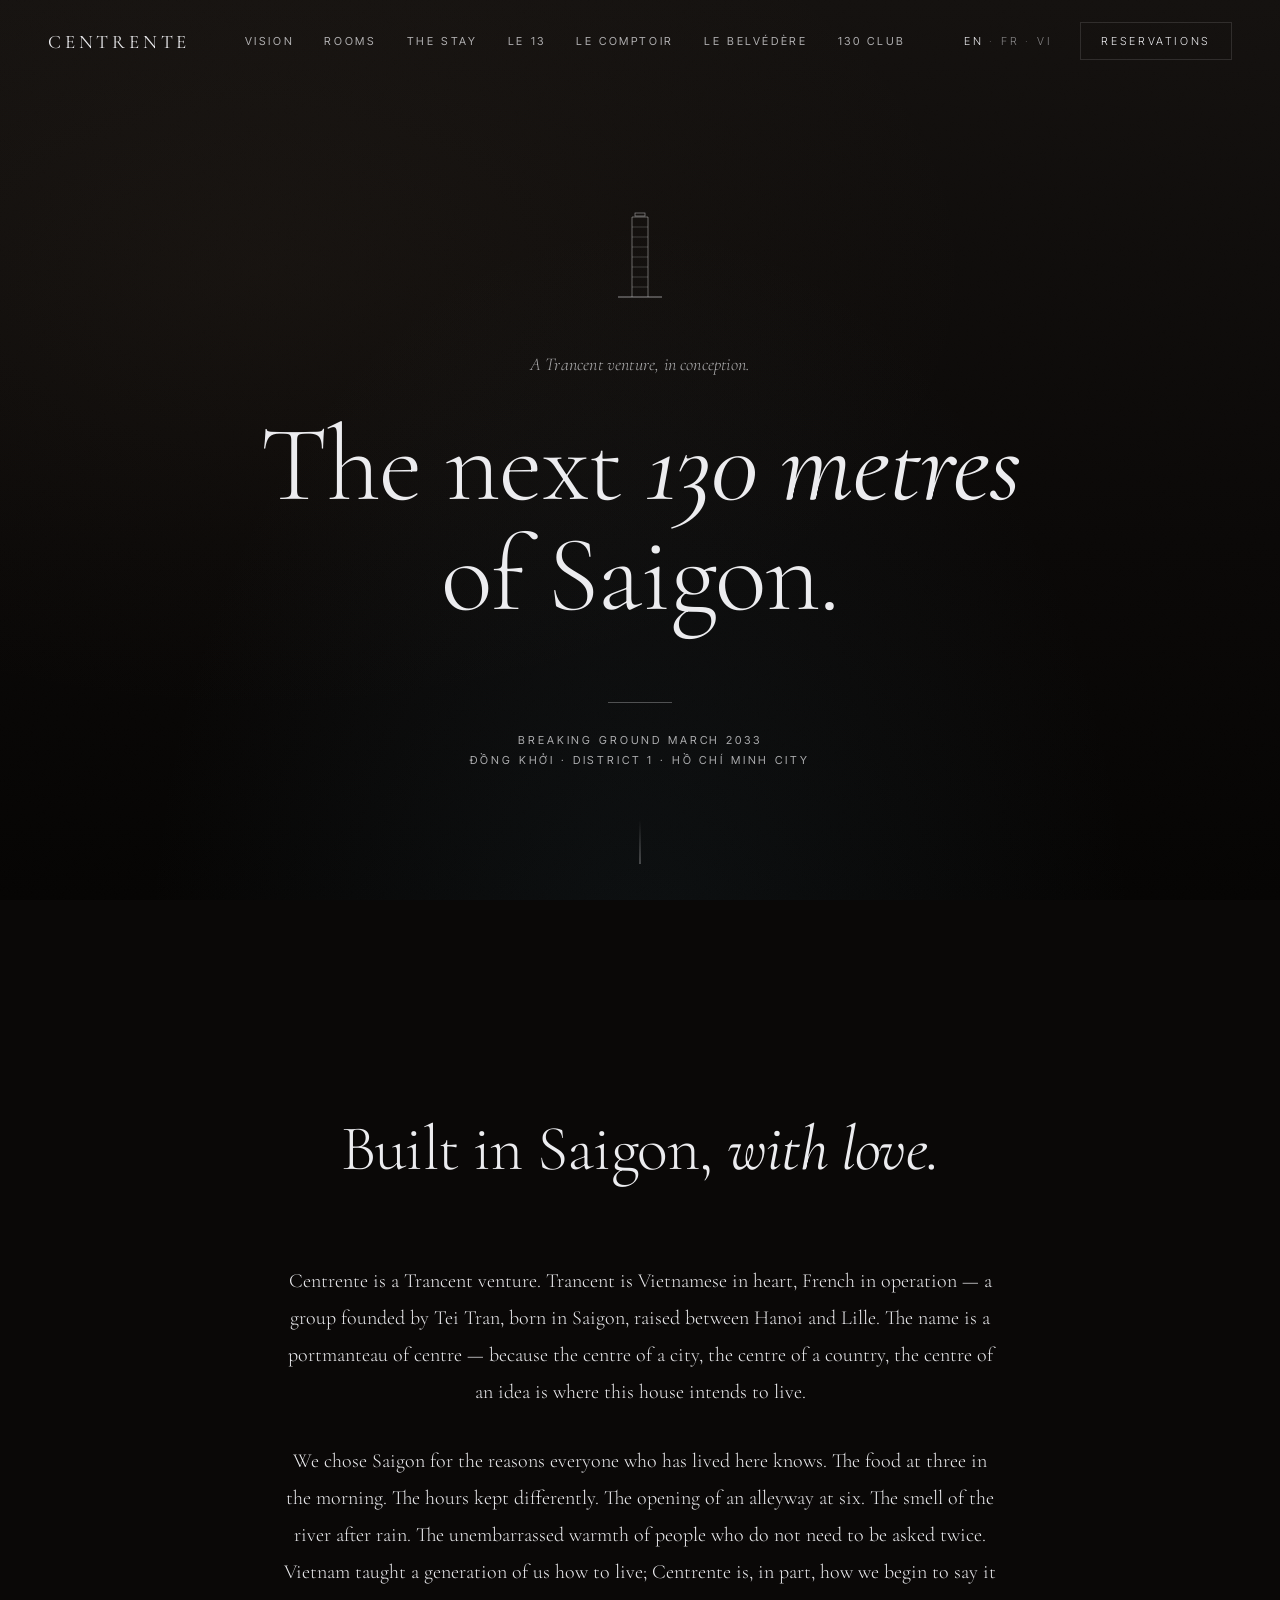
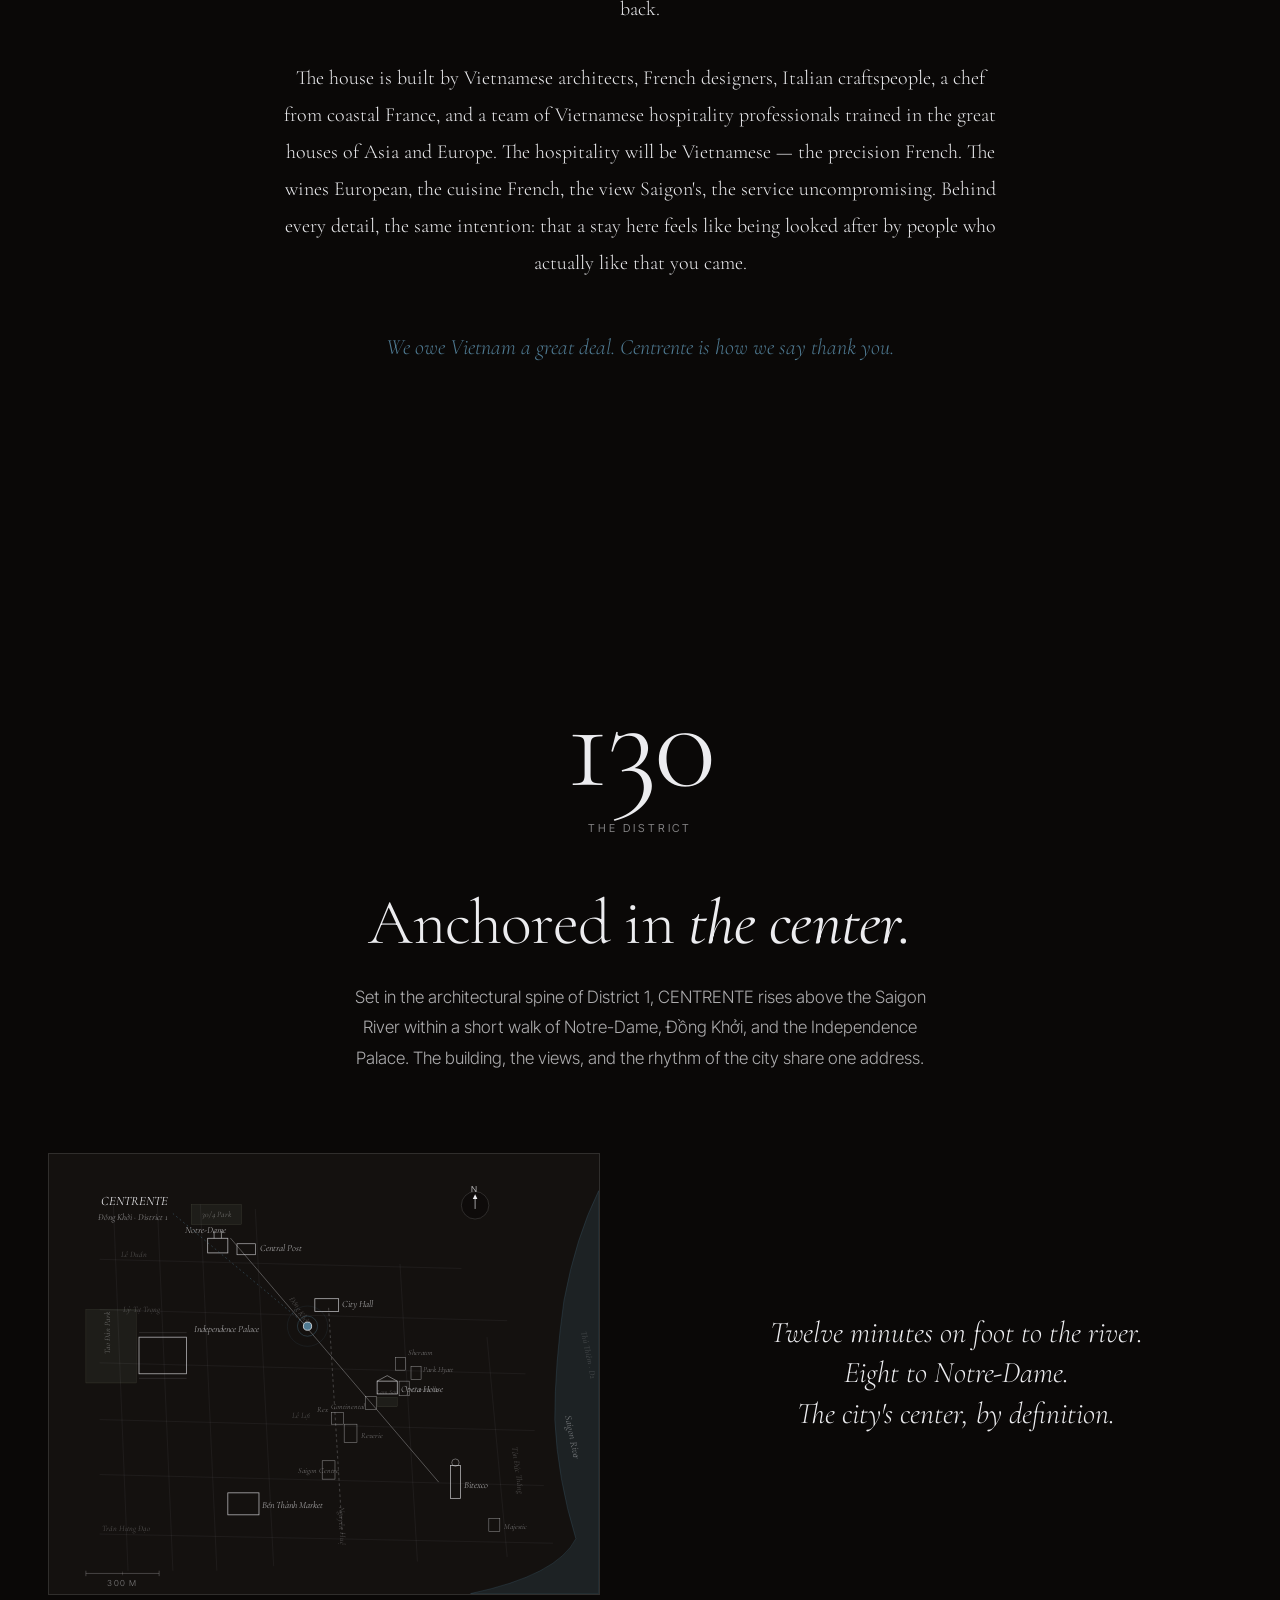
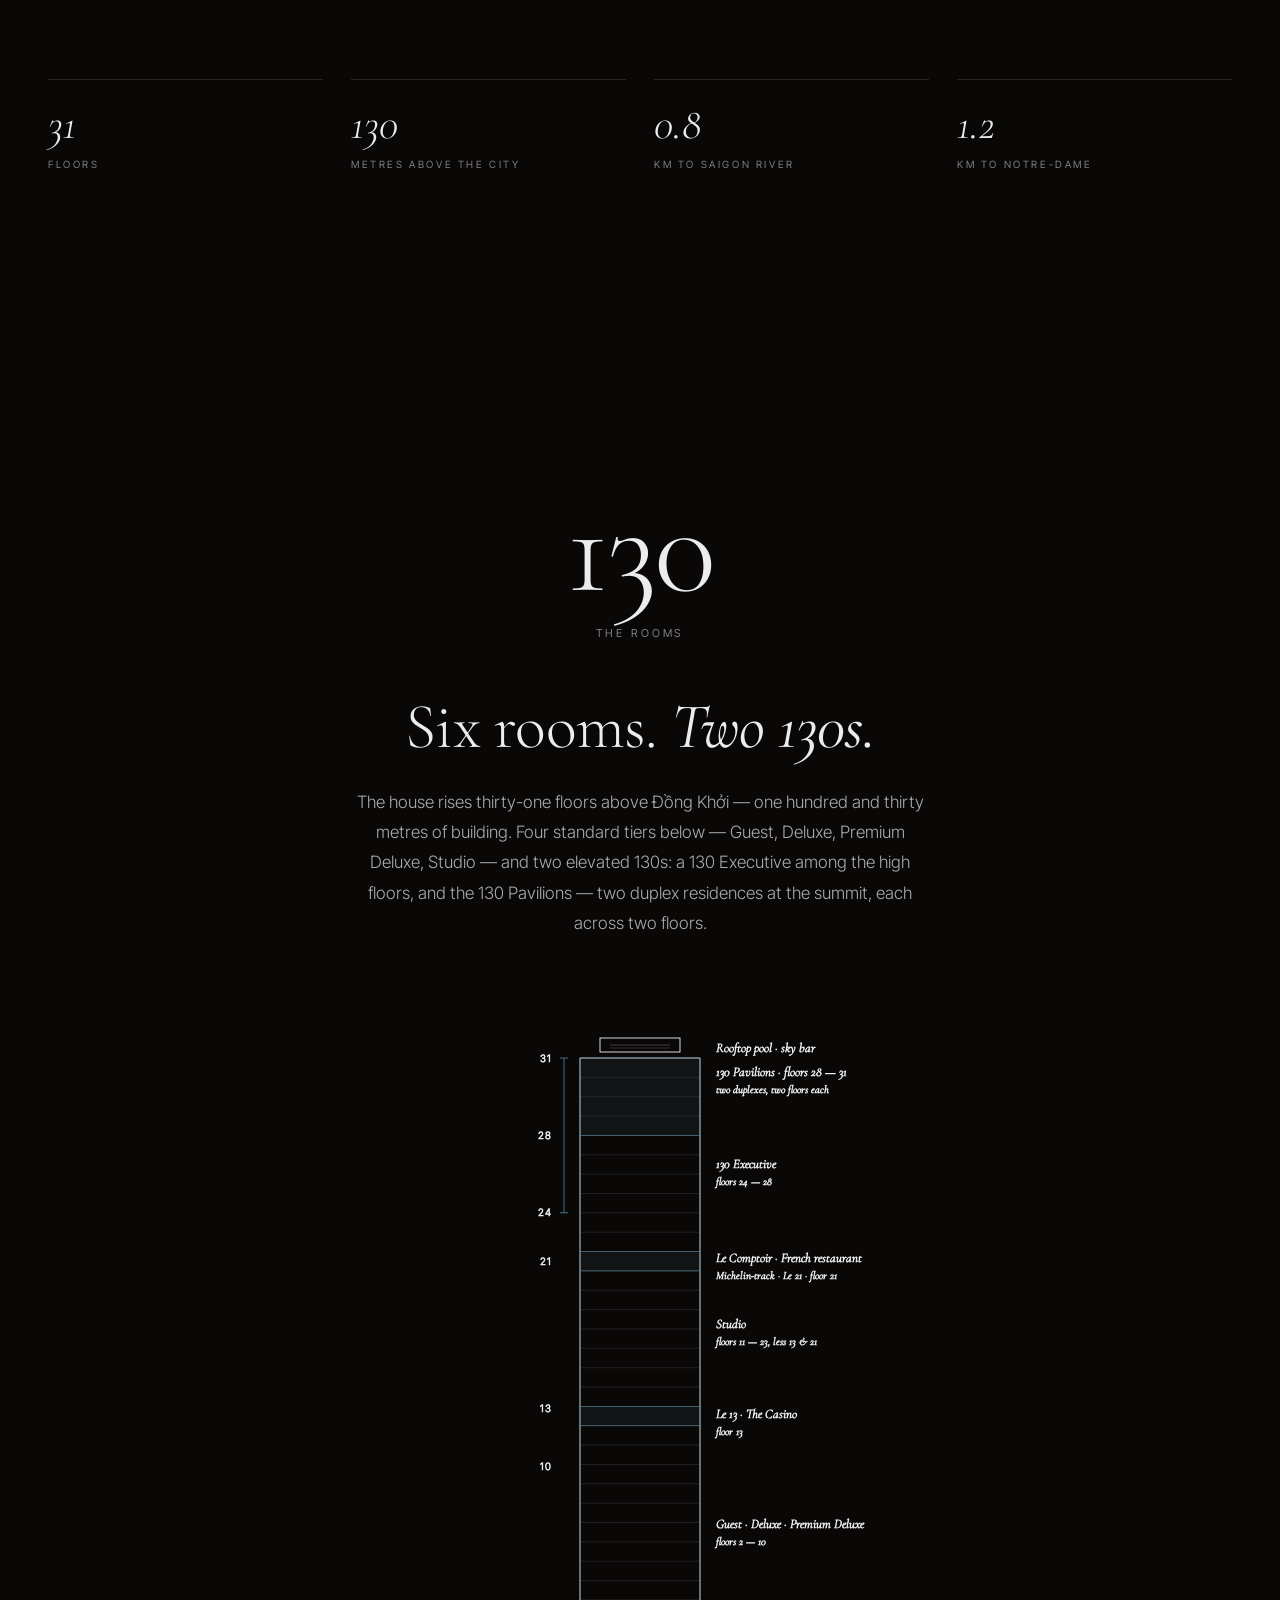
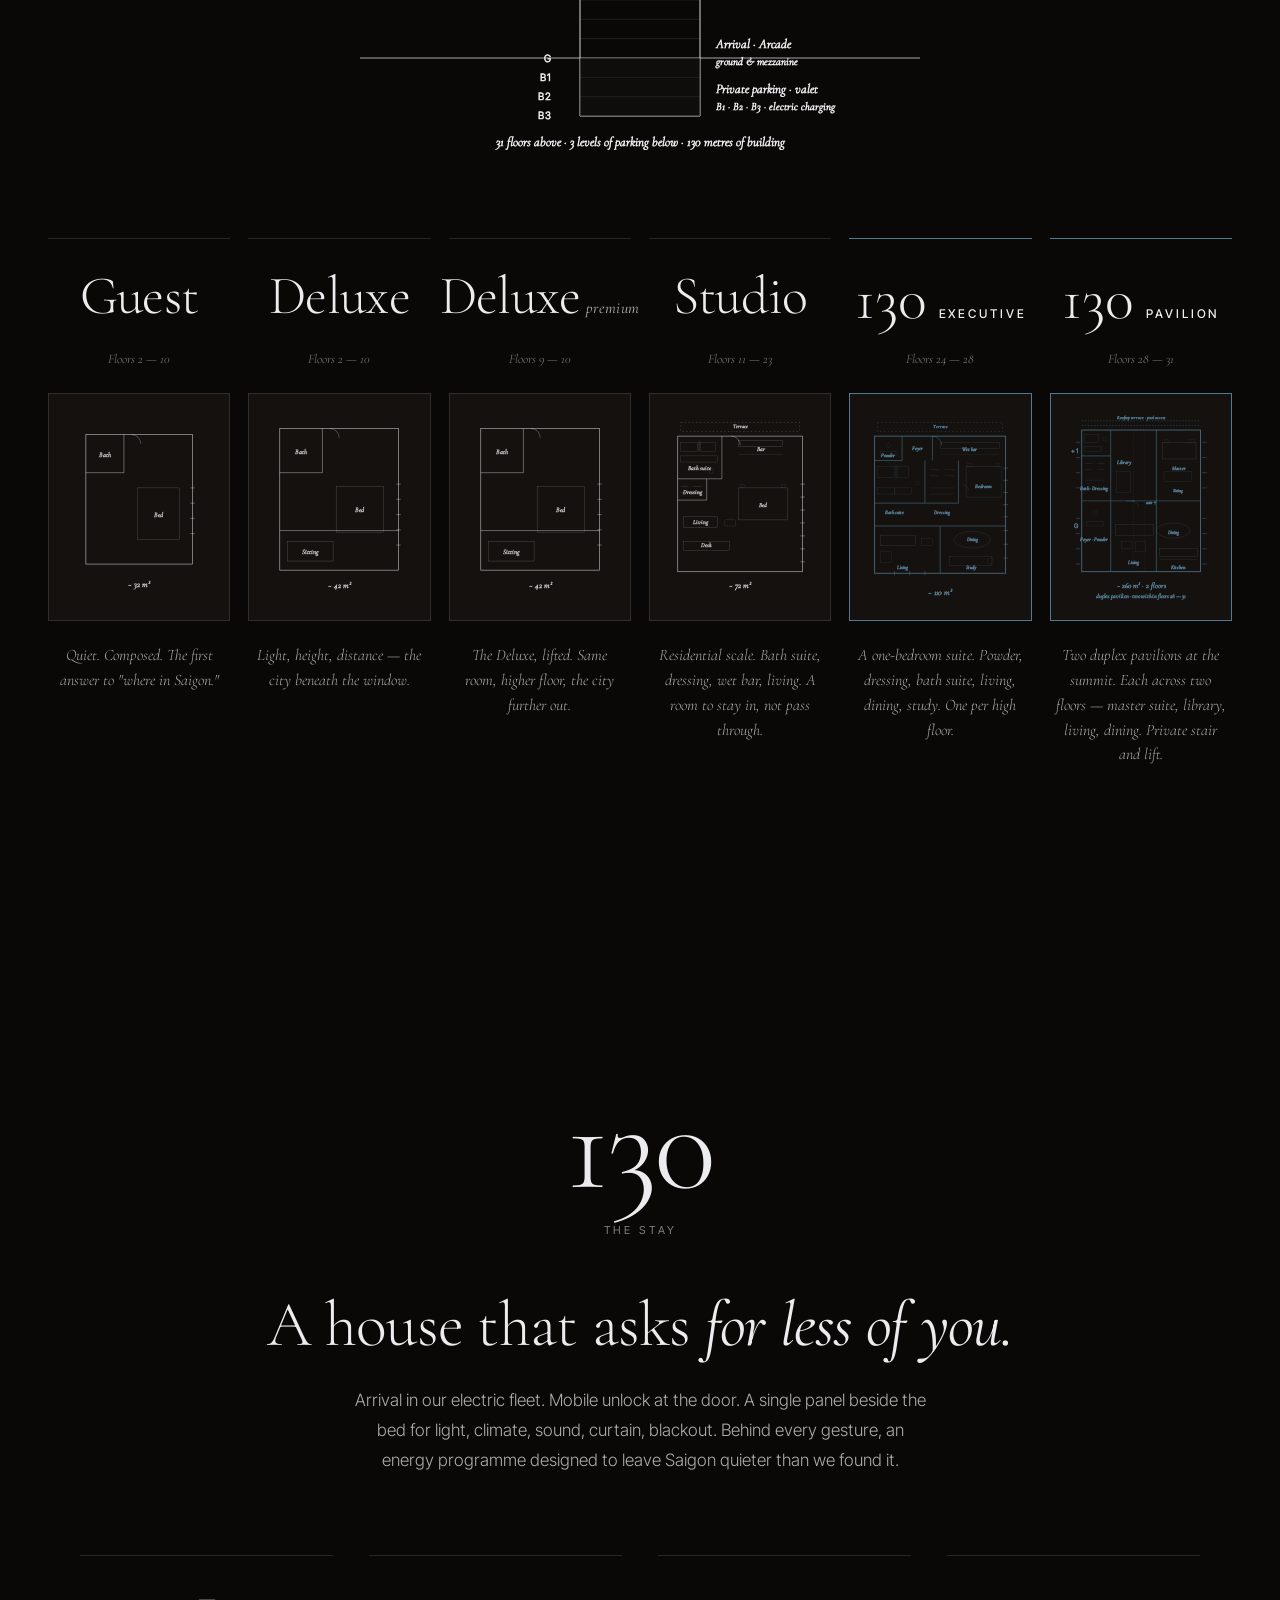
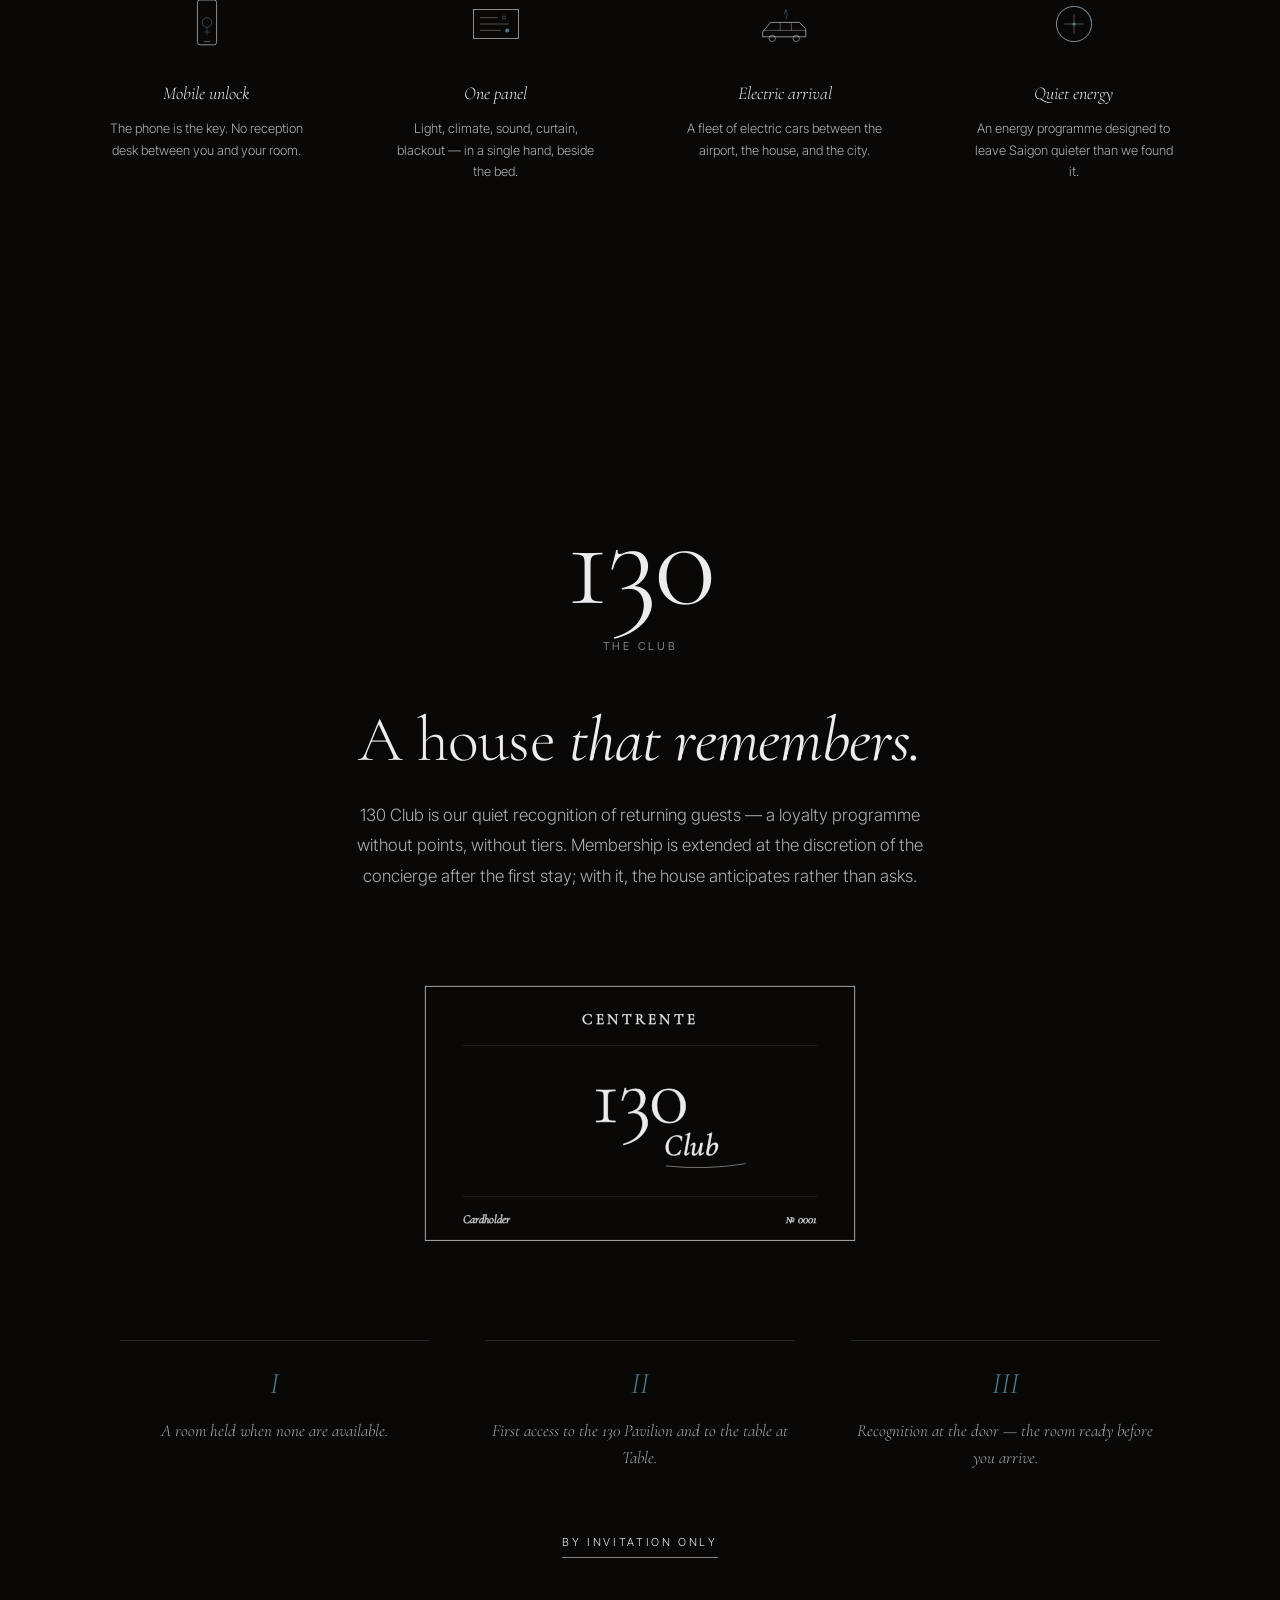
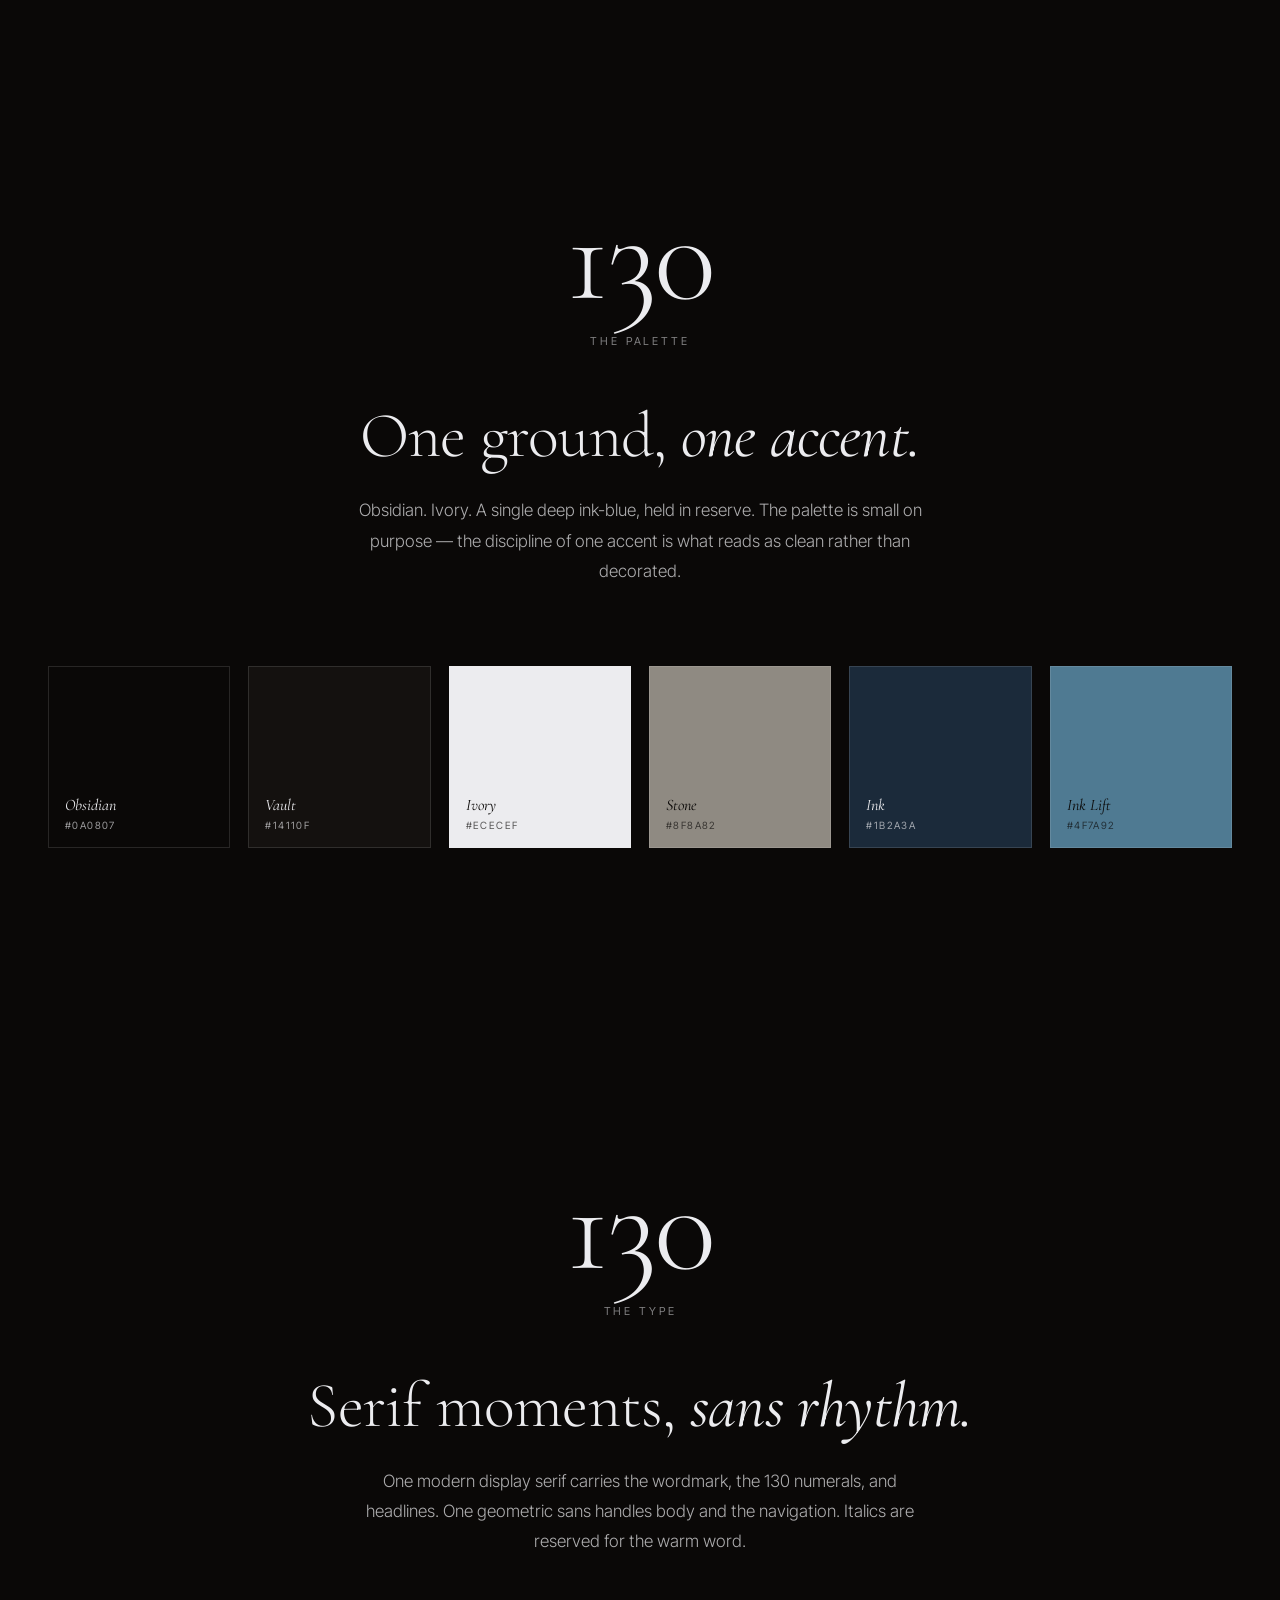
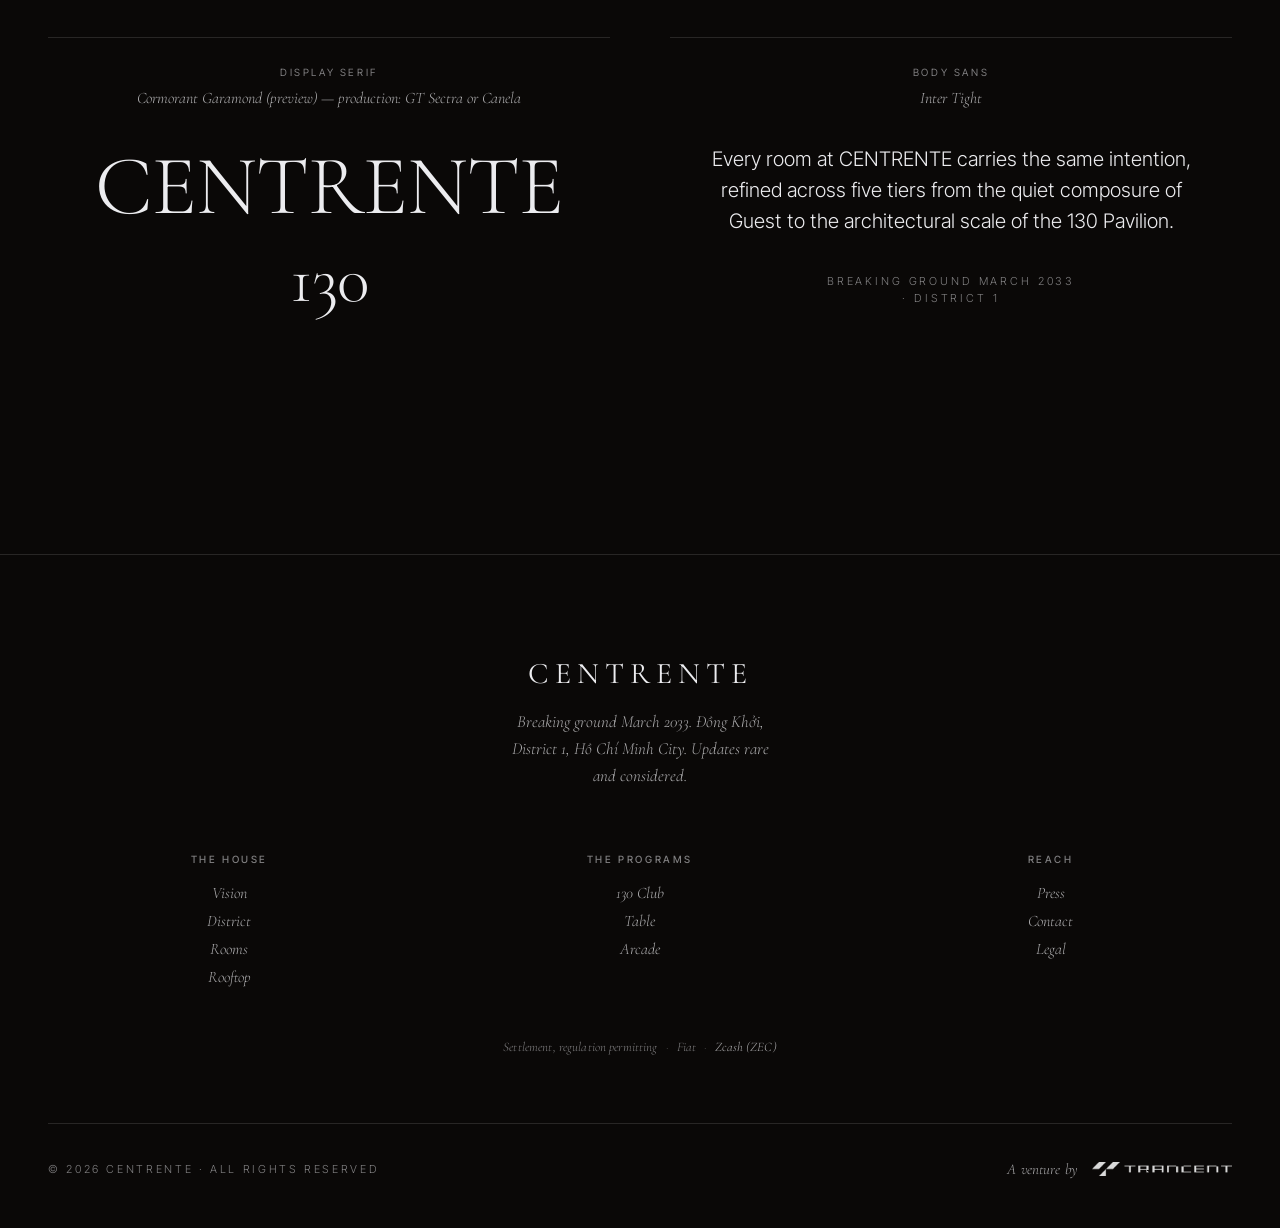
==== commit db6df822: "subpages + story section + glyphs + mobile center" ====
--- a/index.html
+++ b/index.html
@@ -3,607 +3,11 @@
 <head>
 <meta charset="utf-8" />
 <meta name="viewport" content="width=device-width,initial-scale=1" />
-<title>CENTRENTE — design mockup</title>
+<title>CENTRENTE · Saigon</title>
 <link rel="preconnect" href="https://fonts.googleapis.com">
 <link rel="preconnect" href="https://fonts.gstatic.com" crossorigin>
 <link href="https://fonts.googleapis.com/css2?family=Cormorant+Garamond:ital,wght@0,300;0,400;0,500;1,300;1,400&family=Inter+Tight:wght@300;400;500;600&display=swap" rel="stylesheet">
-<style>
-  :root {
-    --obsidian:  #0A0807;
-    --vault:    #14110F;
-    --ivory:    #ECECEF;
-    --ivory-70: rgba(236,236,239,0.72);
-    --ivory-50: rgba(236,236,239,0.52);
-    --ivory-30: rgba(236,236,239,0.30);
-    --ivory-15: rgba(236,236,239,0.15);
-    --stone:    #8F8A82;
-    --hairline: rgba(236,236,239,0.13);
-    --ink:      #1B2A3A;
-    --ink-lift: #4F7A92;
-    --serif:    "Cormorant Garamond", "Times New Roman", serif;
-    --sans:     "Inter Tight", "Inter", system-ui, sans-serif;
-  }
-  * { box-sizing: border-box; margin: 0; padding: 0; }
-  html, body { background: var(--obsidian); color: var(--ivory); font-family: var(--sans); font-weight: 300; -webkit-font-smoothing: antialiased; }
-  body { overflow-x: hidden; }
-  a { color: inherit; text-decoration: none; }
-  ::selection { background: var(--ink-lift); color: var(--obsidian); }
-
-  /* nav */
-  .nav {
-    position: fixed; top: 0; left: 0; right: 0; z-index: 50;
-    padding: 22px 48px; display: flex; align-items: center; justify-content: space-between;
-    border-bottom: 1px solid transparent;
-    transition: background .4s, border-color .4s, backdrop-filter .4s, transform .65s cubic-bezier(0.16, 1, 0.3, 1), opacity .4s;
-  }
-  .nav.scrolled { background: rgba(10,8,7,0.78); backdrop-filter: blur(14px); border-bottom: 1px solid var(--hairline); }
-  .nav.hidden { transform: translateY(-100%); opacity: 0; pointer-events: none; }
-  .mono {
-    font-family: var(--serif); font-size: 19px; letter-spacing: .20em; font-weight: 400;
-    transition: letter-spacing .55s cubic-bezier(0.16, 1, 0.3, 1), color .4s;
-  }
-  .mono:hover { letter-spacing: .26em; color: var(--ivory); }
-  .nav-links { display: flex; gap: 30px; font-size: 11px; letter-spacing: .24em; text-transform: uppercase; color: var(--ivory-70); font-weight: 400; }
-  .nav-links a:hover { color: var(--ivory); }
-  .nav-right { display: flex; gap: 24px; align-items: center; }
-  .lang { font-size: 11px; letter-spacing: .24em; color: var(--ivory-50); text-transform: uppercase; }
-  .lang .on { color: var(--ivory); }
-  .cta { font-size: 11px; letter-spacing: .24em; text-transform: uppercase; padding: 11px 20px; border: 1px solid var(--hairline); transition: border-color .4s, color .4s; }
-  .cta:hover { border-color: var(--ivory); }
-
-  /* layout */
-  section { padding: 160px 48px; max-width: 1440px; margin: 0 auto; position: relative; }
-  .caps { font-size: 11px; letter-spacing: .26em; text-transform: uppercase; color: var(--ivory-70); font-weight: 400; }
-  .rule { height: 1px; background: var(--hairline); width: 100%; }
-  .rule.center { width: 64px; margin: 0 auto; background: var(--ivory-30); }
-
-  /* hero */
-  .hero {
-    height: 100vh; min-height: 780px; padding: 0;
-    display: flex; flex-direction: column; justify-content: space-between;
-    position: relative; max-width: none;
-    background:
-      radial-gradient(ellipse at 50% 110%, rgba(79,122,146,0.10), transparent 55%),
-      radial-gradient(ellipse at 20% 30%, rgba(150,120,90,0.06), transparent 50%),
-      linear-gradient(180deg, #14110F 0%, #0A0807 60%, #050403 100%);
-    overflow: hidden;
-  }
-  .hero::before {
-    content: ""; position: absolute; inset: 0; pointer-events: none;
-    background: url("data:image/svg+xml;utf8,<svg xmlns='http://www.w3.org/2000/svg' width='160' height='160'><filter id='n'><feTurbulence type='fractalNoise' baseFrequency='0.9' numOctaves='2' stitchTiles='stitch'/><feColorMatrix values='0 0 0 0 0.93  0 0 0 0 0.92  0 0 0 0 0.88  0 0 0 0.05 0'/></filter><rect width='100%' height='100%' filter='url(%23n)'/></svg>");
-    opacity: .35; mix-blend-mode: overlay;
-  }
-  .hero-inner {
-    padding: 160px 48px 80px;
-    max-width: 1440px; width: 100%; margin: 0 auto;
-    flex: 1;
-    display: flex; flex-direction: column;
-    align-items: center; justify-content: center;
-    text-align: center;
-    position: relative; z-index: 2;
-  }
-  .hero-mark { margin-bottom: 48px; opacity: .82; }
-  .hero h1 {
-    font-family: var(--serif); font-weight: 300; font-size: clamp(54px, 8.4vw, 128px);
-    line-height: 1.02; letter-spacing: -0.012em;
-    max-width: 18ch;
-  }
-  .hero h1 em { font-style: italic; font-weight: 400; white-space: nowrap; }
-  .hero-eyebrow { font-family: var(--serif); font-style: italic; font-size: 18px; color: var(--ivory-70); margin-bottom: 36px; letter-spacing: .01em; }
-  .hero-meta { display: flex; flex-direction: column; gap: 28px; margin-top: 60px; align-items: center; }
-  .hero-meta .caps { line-height: 1.8; }
-  .hero-meta .rule.center { margin-top: 12px; }
-  .scroll-cue { position: absolute; bottom: 36px; left: 50%; transform: translateX(-50%); display: flex; flex-direction: column; align-items: center; gap: 10px; z-index: 2; }
-  .scroll-cue .tick { width: 1px; height: 44px; background: linear-gradient(180deg, transparent, var(--ivory-50)); animation: tick 3.6s ease-in-out infinite; }
-  @keyframes tick { 0%, 100% { opacity: .15; transform: scaleY(.55); } 50% { opacity: 1; transform: scaleY(1); } }
-
-  /* section anchor — centered */
-  .anchor {
-    display: flex; flex-direction: column;
-    align-items: center; text-align: center;
-    margin-bottom: 80px;
-  }
-  .anchor .seal {
-    font-family: var(--serif); font-weight: 300;
-    font-size: 130px; line-height: 0.9; color: var(--ivory);
-    letter-spacing: -0.02em;
-  }
-  .anchor .seal small {
-    display: block;
-    font-family: var(--sans); font-size: 11px; letter-spacing: .26em; text-transform: uppercase;
-    color: var(--ivory-50); margin-top: 22px; font-weight: 400;
-  }
-  .anchor .head { margin-top: 56px; max-width: 760px; }
-  .anchor .head h2 {
-    font-family: var(--serif); font-weight: 300;
-    font-size: clamp(40px, 5vw, 76px); line-height: 1.04; letter-spacing: -0.012em;
-  }
-  .anchor .head h2 em { font-style: italic; font-weight: 400; }
-  .anchor .head p {
-    color: var(--ivory-70); margin: 26px auto 0;
-    max-width: 58ch; font-size: 17px; line-height: 1.78; font-weight: 300;
-  }
-
-  /* district */
-  .district-grid {
-    display: grid; grid-template-columns: 1fr 1fr; gap: 80px; align-items: center;
-    margin-top: 64px;
-  }
-  .map {
-    aspect-ratio: 5/4; background: var(--vault); border: 1px solid var(--hairline);
-    position: relative; overflow: hidden;
-  }
-  .map svg { display: block; width: 100%; height: 100%; }
-  .stats {
-    display: grid; grid-template-columns: repeat(4, 1fr); gap: 28px;
-    margin-top: 84px;
-  }
-  .stat {
-    padding-top: 22px; border-top: 1px solid var(--hairline);
-    text-align: left;
-  }
-  .stat .v { font-family: var(--serif); font-style: italic; font-size: 44px; font-weight: 300; line-height: 1; }
-  .stat .l { font-size: 10px; letter-spacing: .26em; text-transform: uppercase; color: var(--ivory-50); margin-top: 12px; font-weight: 400; }
-
-  /* building elevation diagram (Rooms section) */
-  .elevation {
-    display: flex; justify-content: center;
-    margin: 60px auto 0;
-    width: 100%;
-  }
-  .elevation svg { display: block; max-width: 100%; height: auto; }
-
-  /* rooms */
-  .rooms-rail {
-    display: grid; grid-template-columns: repeat(6, minmax(0, 1fr)); gap: 18px;
-    margin-top: 80px;
-  }
-  /* premium intermediate tier — no 130 prefix, ink-blue accent rule */
-  .room.premium { border-top: 1px solid var(--ink-lift); opacity: 1; }
-  .room.premium .tag { color: var(--ink-lift); }
-  .room {
-    border-top: 1px solid var(--hairline); padding-top: 30px;
-    cursor: pointer; transition: border-color .5s;
-    text-align: center;
-  }
-  .room:hover { border-color: var(--ivory); }
-  .room.elevated { border-top: 1px solid var(--ink-lift); }
-  .room .num-row {
-    display: flex; align-items: baseline; justify-content: center; gap: 12px;
-    min-height: 64px;
-  }
-  .room .num-row .n { font-family: var(--serif); font-weight: 300; font-size: 60px; line-height: 1; }
-  .room .num-row .t { font-size: 12px; letter-spacing: .24em; text-transform: uppercase; color: var(--ivory); font-weight: 500; }
-  .room .tier-only {
-    font-family: var(--serif); font-weight: 300; font-size: 54px; line-height: 1;
-    letter-spacing: -0.012em; min-height: 64px;
-    display: flex; align-items: baseline; justify-content: center;
-  }
-  .room .tier-only small {
-    font-family: var(--serif); font-style: italic; font-weight: 400;
-    font-size: 16px; letter-spacing: 0.04em;
-    color: var(--ivory-70); margin-left: 5px;
-    align-self: baseline;
-  }
-
-  /* Elevated tier hover — 130 Executive + 130 Pavilion */
-  .room.elevated {
-    transition: transform .6s cubic-bezier(0.2, 0.7, 0.2, 1), border-top-color .4s;
-  }
-  .room.elevated:hover {
-    transform: translateY(-6px);
-    border-top-color: var(--ivory);
-  }
-  .room.elevated .room-plan {
-    transition: border-color .5s, box-shadow .5s;
-  }
-  .room.elevated:hover .room-plan {
-    border-color: var(--ink-lift);
-    box-shadow: 0 0 36px -4px rgba(79, 122, 146, 0.28);
-  }
-  .room.elevated .num-row .n {
-    transition: color .4s;
-  }
-  .room.elevated:hover .num-row .n {
-    color: var(--ink-lift);
-  }
-  .room .tag { font-family: var(--serif); font-style: italic; font-size: 13px; color: var(--ivory-50); margin-top: 18px; min-height: 18px; }
-  .room .copy {
-    font-family: var(--serif); font-style: italic; font-size: 16px;
-    color: var(--ivory-70); margin-top: 22px; line-height: 1.55;
-    padding: 0 6px;
-  }
-
-  /* 130 club */
-  .club {
-    margin-top: 60px;
-    display: grid; grid-template-columns: 1.4fr 1fr; gap: 60px; align-items: center;
-    padding: 110px 64px;
-    background:
-      radial-gradient(ellipse at 15% 50%, rgba(79,122,146,0.10), transparent 50%),
-      radial-gradient(ellipse at 90% 50%, rgba(150,120,90,0.06), transparent 50%),
-      linear-gradient(180deg, #14110F 0%, #050403 100%);
-    border-top: 1px solid var(--hairline); border-bottom: 1px solid var(--hairline);
-    position: relative; overflow: hidden;
-  }
-  .club .spine {
-    font-family: var(--serif); font-weight: 300;
-    font-size: clamp(140px, 22vw, 320px); line-height: 0.85; letter-spacing: -0.04em;
-    position: relative; text-align: center;
-  }
-  .club .spine .word {
-    display: block;
-    font-family: var(--serif); font-style: italic; font-size: clamp(22px, 2.2vw, 36px); letter-spacing: .04em; color: var(--ivory-70);
-    margin-top: 14px; font-weight: 400;
-  }
-  .club .body h3 { font-family: var(--serif); font-weight: 300; font-size: 52px; line-height: 1.08; }
-  .club .body h3 em { font-style: italic; }
-  .club .body p { color: var(--ivory-70); margin-top: 22px; max-width: 40ch; line-height: 1.75; font-weight: 300; font-size: 17px; }
-  .club .body .quiet-link {
-    display: inline-block; margin-top: 36px;
-    font-size: 11px; letter-spacing: .24em; text-transform: uppercase;
-    padding-bottom: 8px; border-bottom: 1px solid var(--ivory-50); color: var(--ivory);
-    transition: border-color .4s;
-  }
-  .club .body .quiet-link:hover { border-color: var(--ivory); }
-  .club .footnote {
-    margin-top: 32px; font-family: var(--serif); font-style: italic;
-    font-size: 13px; color: var(--ivory-50); max-width: 50ch; line-height: 1.7;
-  }
-
-  /* room floorplan wireframe (replaces photo placeholder) */
-  .room-plan {
-    margin-top: 24px; aspect-ratio: 4/5; border: 1px solid var(--hairline);
-    background: var(--vault);
-    display: flex; align-items: center; justify-content: center;
-    padding: 14px; overflow: hidden;
-  }
-  .room.elevated .room-plan { border-color: var(--ink-lift); }
-  .room-plan svg { display: block; width: 100%; height: 100%; }
-  .room-plan .area {
-    position: absolute; left: 0; right: 0; bottom: 6px;
-    text-align: center; font-family: var(--serif); font-style: italic;
-    font-size: 11px; color: var(--ivory-50);
-  }
-
-  /* 130 Club — loyalty program */
-  .club-card {
-    margin: 60px auto 0; display: flex; justify-content: center;
-    max-width: 460px;
-  }
-  .club-card svg { display: block; width: 100%; height: auto; }
-  .club-benefits {
-    display: grid; grid-template-columns: repeat(3, 1fr); gap: 56px;
-    margin: 84px auto 0; max-width: 1040px;
-  }
-  .benefit {
-    text-align: center;
-    border-top: 1px solid var(--hairline);
-    padding-top: 28px;
-  }
-  .benefit .num {
-    font-family: var(--serif); font-style: italic; font-size: 30px;
-    color: var(--ink-lift); font-weight: 300; line-height: 1;
-  }
-  .benefit .copy {
-    font-family: var(--serif); font-style: italic; font-size: 17px;
-    color: var(--ivory-70); margin-top: 18px; line-height: 1.6;
-  }
-  .club-cta {
-    display: block; margin: 64px auto 0; width: fit-content;
-    font-size: 11px; letter-spacing: .24em; text-transform: uppercase;
-    padding-bottom: 8px; border-bottom: 1px solid var(--ivory-50); color: var(--ivory);
-    transition: border-color .4s;
-  }
-  .club-cta:hover { border-color: var(--ivory); }
-
-  /* The Stay — tech section */
-  .stay-grid {
-    display: grid; grid-template-columns: repeat(4, 1fr); gap: 36px;
-    margin: 80px auto 0; max-width: 1120px;
-  }
-  .stay-item {
-    text-align: center;
-    border-top: 1px solid var(--hairline);
-    padding-top: 32px;
-  }
-  .stay-icon {
-    display: flex; justify-content: center; align-items: center;
-    height: 72px; margin-bottom: 22px;
-  }
-  .stay-icon svg { width: 64px; height: 64px; }
-  .stay-item .label {
-    font-family: var(--serif); font-style: italic; font-size: 18px;
-    color: var(--ivory); margin-bottom: 14px;
-  }
-  .stay-item .copy {
-    font-size: 13px; color: var(--ivory-70); line-height: 1.65;
-    max-width: 26ch; margin: 0 auto;
-  }
-
-  /* Venue sections — casino, restaurant, rooftop */
-  .le13-diagram, .le21-diagram, .belvedere-diagram {
-    display: flex; justify-content: center; margin: 56px auto 0;
-  }
-  .le13-diagram svg, .le21-diagram svg, .belvedere-diagram svg {
-    display: block; max-width: 100%; height: auto;
-  }
-  .le13-footnote, .le21-footnote, .belvedere-footnote {
-    text-align: center; margin: 56px auto 0; max-width: 56ch;
-    font-family: var(--serif); font-style: italic; font-size: 13px;
-    color: var(--ivory-50); line-height: 1.7;
-  }
-
-  /* Chef bio + Cellar bio blocks (Le 21) — shared treatment */
-  .chef-bio, .cellar-bio {
-    margin: 72px auto 0; max-width: 680px;
-    text-align: center;
-    border-top: 1px solid var(--hairline);
-    padding-top: 44px;
-  }
-  .chef-bio .eyebrow, .cellar-bio .eyebrow {
-    font-size: 11px; letter-spacing: .26em;
-    text-transform: uppercase; color: var(--ink-lift);
-    margin-bottom: 18px; font-weight: 400;
-  }
-  .chef-bio .name, .cellar-bio .name {
-    font-family: var(--serif); font-weight: 300;
-    font-size: 44px; line-height: 1.05;
-    letter-spacing: -0.012em; margin-bottom: 28px;
-  }
-  .chef-bio .story, .cellar-bio .story {
-    font-family: var(--serif); font-style: italic;
-    font-size: 17px; color: var(--ivory-70);
-    line-height: 1.78; max-width: 56ch; margin: 0 auto;
-  }
-  .chef-bio .origin, .cellar-bio .origin {
-    font-size: 11px; letter-spacing: .26em;
-    text-transform: uppercase; color: var(--ivory-50);
-    margin-top: 22px;
-  }
-
-  /* footer currencies line */
-  .foot-currencies {
-    margin-top: 44px; text-align: center;
-    font-family: var(--serif); font-style: italic;
-    font-size: 13px; color: var(--ivory-50); letter-spacing: .01em;
-  }
-  .foot-currencies .sep { color: var(--ivory-30); margin: 0 8px; }
-  .foot-currencies .zec { color: var(--ivory-70); }
-
-  @media (max-width: 1024px) {
-    .stay-grid { grid-template-columns: repeat(2, 1fr); gap: 32px; }
-  }
-
-  /* palette */
-  .palette-grid { display: grid; grid-template-columns: repeat(6,1fr); gap: 18px; margin-top: 56px; }
-  .sw { aspect-ratio: 1; border: 1px solid var(--hairline); display: flex; flex-direction: column; justify-content: flex-end; padding: 16px; }
-  .sw .nm { font-family: var(--serif); font-style: italic; font-size: 16px; font-weight: 400; }
-  .sw .hex { font-size: 10px; letter-spacing: .14em; margin-top: 4px; opacity: .65; font-weight: 400; }
-
-  /* type spec */
-  .type-spec { display: grid; grid-template-columns: 1fr 1fr; gap: 60px; margin-top: 56px; }
-  .ts-card { border-top: 1px solid var(--hairline); padding-top: 28px; text-align: center; }
-  .ts-card .label { font-size: 10px; letter-spacing: .26em; text-transform: uppercase; color: var(--ivory-50); font-weight: 400; }
-  .ts-card .name { font-family: var(--serif); font-style: italic; font-size: 16px; margin-top: 10px; color: var(--ivory-70); }
-  .ts-card .sample { margin-top: 36px; }
-  .ts-card.serif .sample { font-family: var(--serif); font-weight: 300; font-size: 84px; line-height: 1; letter-spacing: -0.012em; }
-  .ts-card.sans .sample { font-family: var(--sans); font-size: 20px; font-weight: 300; line-height: 1.55; max-width: 42ch; margin-left: auto; margin-right: auto; }
-
-  /* footer */
-  footer {
-    padding: 100px 48px 50px;
-    border-top: 1px solid var(--hairline);
-    margin-top: 80px;
-    max-width: 1440px; margin-left:auto; margin-right:auto;
-    text-align: center;
-  }
-  .foot-mark { font-family: var(--serif); font-size: 30px; letter-spacing: .20em; font-weight: 400; }
-  .foot-tag { font-family: var(--serif); font-style: italic; font-size: 17px; color: var(--ivory-70); margin-top: 16px; max-width: 38ch; margin-left: auto; margin-right: auto; line-height: 1.6; }
-  .foot-cols {
-    display: grid; grid-template-columns: repeat(3, 1fr); gap: 48px;
-    margin-top: 64px; text-align: center;
-  }
-  .foot-cols h4 { font-size: 10px; letter-spacing: .26em; text-transform: uppercase; color: var(--ivory-50); margin-bottom: 18px; font-weight: 500; }
-  .foot-cols a { display: block; font-family: var(--serif); font-style: italic; font-size: 16px; color: var(--ivory-70); margin-bottom: 8px; }
-  .foot-cols a:hover { color: var(--ivory); }
-  .foot-base {
-    display: flex; justify-content: space-between; align-items: center; flex-wrap: wrap; gap: 24px;
-    padding-top: 36px; margin-top: 68px; border-top: 1px solid var(--hairline);
-    font-size: 11px; letter-spacing: .24em; text-transform: uppercase; color: var(--ivory-50);
-  }
-  .foot-base .trancent {
-    display: inline-flex; align-items: center; gap: 14px;
-    text-transform: none; letter-spacing: .01em;
-    color: var(--ivory-70); transition: color .4s;
-  }
-  .foot-base .trancent .label {
-    font-family: var(--serif); font-style: italic; font-size: 15px;
-  }
-  .foot-base .trancent img {
-    height: 14px; width: auto; opacity: .85; transition: opacity .4s;
-  }
-  .foot-base .trancent:hover { color: var(--ivory); }
-  .foot-base .trancent:hover img {
-    opacity: 1;
-    animation: trancent-glitch 0.6s ease-out;
-  }
-  @keyframes trancent-glitch {
-    0%, 100% { transform: translate(0); filter: none; }
-    10% { transform: translate(-1px, 1px); filter: drop-shadow(2px 0 0 rgba(91,196,208,0.7)) drop-shadow(-2px 0 0 rgba(255,46,136,0.7)); }
-    25% { transform: translate(2px, -1px); filter: drop-shadow(-2px 0 0 rgba(91,196,208,0.6)) drop-shadow(2px 0 0 rgba(255,46,136,0.6)); }
-    40% { transform: translate(-2px, 0); filter: drop-shadow(3px 0 0 rgba(91,196,208,0.5)); }
-    55% { transform: translate(1px, 1px); filter: drop-shadow(-2px 0 0 rgba(255,46,136,0.5)); }
-    70% { transform: translate(-1px, -1px); filter: hue-rotate(20deg) saturate(1.4); }
-    85% { transform: translate(1px, 0); filter: none; }
-  }
-
-  /* preview banner */
-  .preview-banner {
-    position: fixed; bottom: 20px; left: 20px; z-index: 100;
-    background: var(--vault); border: 1px solid var(--hairline); padding: 10px 18px;
-    font-family: var(--serif); font-style: italic; font-size: 12px; color: var(--ivory-70);
-  }
-  .preview-banner b { color: var(--ivory); font-style: normal; font-weight: 500; letter-spacing: .14em; text-transform: uppercase; font-size: 10px; padding-left: 8px; }
-
-  @media (max-width: 1024px) {
-    .district-grid { grid-template-columns: 1fr; }
-    .rooms-rail { grid-template-columns: repeat(3, 1fr); }
-    .club { grid-template-columns: 1fr; padding: 70px 32px; }
-    .palette-grid { grid-template-columns: repeat(3,1fr); }
-    .type-spec { grid-template-columns: 1fr; }
-    .foot-cols { grid-template-columns: 1fr 1fr; }
-    .stats { grid-template-columns: repeat(2, 1fr); }
-  }
-
-  /* ─── mobile ─── */
-  .nav-toggle {
-    display: none;
-    width: 30px; height: 22px;
-    position: relative; cursor: pointer;
-    background: none; border: none; padding: 0;
-  }
-  .nav-toggle span {
-    display: block; position: absolute; left: 0; right: 0;
-    height: 1px; background: var(--ivory);
-    transition: transform .4s ease, opacity .3s ease, top .4s ease;
-  }
-  .nav-toggle span:nth-child(1) { top: 4px; }
-  .nav-toggle span:nth-child(2) { top: 11px; }
-  .nav-toggle span:nth-child(3) { top: 18px; }
-  .nav-toggle.open span:nth-child(1) { top: 11px; transform: rotate(45deg); }
-  .nav-toggle.open span:nth-child(2) { opacity: 0; }
-  .nav-toggle.open span:nth-child(3) { top: 11px; transform: rotate(-45deg); }
-
-  .nav-mobile {
-    position: fixed; inset: 0; z-index: 40;
-    background: rgba(10,8,7,0.97); backdrop-filter: blur(14px);
-    display: flex; flex-direction: column; align-items: center; justify-content: center;
-    gap: 28px;
-    opacity: 0; pointer-events: none;
-    transition: opacity .5s ease;
-  }
-  .nav-mobile.open { opacity: 1; pointer-events: auto; }
-  .nav-mobile a {
-    font-family: var(--serif); font-style: italic; font-size: 28px;
-    color: var(--ivory-70); transition: color .3s;
-  }
-  .nav-mobile a:hover { color: var(--ivory); }
-  .nav-mobile .lang {
-    margin-top: 32px; font-size: 12px; letter-spacing: .3em;
-  }
-
-  @media (max-width: 768px) {
-    .nav { padding: 16px 24px; }
-    .nav-links, .nav-right .lang, .nav-right .cta { display: none; }
-    .nav-toggle { display: block; }
-    .mono { font-size: 16px; letter-spacing: .22em; }
-
-    section { padding: 90px 22px; }
-
-    .hero-inner { padding: 120px 22px 80px; }
-    .hero-mark { margin-bottom: 36px; transform: scale(0.85); }
-    .hero h1 {
-      font-size: clamp(44px, 13vw, 78px);
-      line-height: 1.05; max-width: none;
-    }
-    .hero-eyebrow { font-size: 15px; margin-bottom: 28px; }
-    .hero-meta { gap: 22px; margin-top: 48px; }
-    .hero-meta .caps { font-size: 10px; letter-spacing: .22em; }
-
-    .anchor { margin-bottom: 56px; }
-    .anchor .seal { font-size: 88px; }
-    .anchor .seal small { font-size: 10px; margin-top: 18px; }
-    .anchor .head { margin-top: 40px; }
-    .anchor .head h2 { font-size: clamp(30px, 8vw, 52px); }
-    .anchor .head p { font-size: 15px; line-height: 1.7; }
-
-    .stats { grid-template-columns: 1fr 1fr; gap: 18px; margin-top: 56px; }
-    .stat .v { font-size: 32px; }
-    .stat .l { font-size: 9px; }
-
-    .elevation { overflow-x: auto; -webkit-overflow-scrolling: touch; }
-    .elevation svg { min-width: 560px; }
-
-    .rooms-rail { grid-template-columns: 1fr; gap: 32px; margin-top: 56px; }
-    .room { padding-top: 24px; }
-    .room .tier-only { font-size: 44px; min-height: 52px; }
-    .room .tier-only small { font-size: 13px; }
-    .room .num-row { min-height: 52px; }
-    .room .num-row .n { font-size: 48px; }
-    .room .num-row .t { font-size: 11px; }
-    .room .room-plan { max-width: 320px; margin-left: auto; margin-right: auto; }
-
-    .club { padding: 60px 24px; gap: 36px; }
-    .club .spine { font-size: clamp(110px, 32vw, 200px); }
-    .club .body h3 { font-size: 36px; }
-    .club .body p { font-size: 15px; }
-
-    .stay-grid { grid-template-columns: 1fr; gap: 32px; margin-top: 56px; max-width: 360px; }
-
-    .club-card { max-width: 360px; }
-    .club-benefits { grid-template-columns: 1fr; gap: 28px; margin-top: 56px; }
-    .benefit .copy { font-size: 16px; }
-
-    .le13-diagram, .le21-diagram, .belvedere-diagram { overflow-x: auto; -webkit-overflow-scrolling: touch; }
-    .le13-diagram svg, .le21-diagram svg, .belvedere-diagram svg { min-width: 420px; }
-
-    .chef-bio, .cellar-bio { margin-top: 56px; padding-top: 32px; }
-    .chef-bio .name, .cellar-bio .name { font-size: 32px; margin-bottom: 22px; }
-    .chef-bio .story, .cellar-bio .story { font-size: 16px; line-height: 1.7; }
-    .chef-bio .origin, .cellar-bio .origin { font-size: 10px; letter-spacing: .22em; }
-
-    .palette-grid { grid-template-columns: repeat(2, 1fr); gap: 12px; margin-top: 44px; }
-    .sw { padding: 12px; }
-    .sw .nm { font-size: 14px; }
-    .sw .hex { font-size: 9px; }
-
-    .type-spec { grid-template-columns: 1fr; gap: 44px; margin-top: 44px; }
-    .ts-card.serif .sample { font-size: 56px; }
-    .ts-card.sans .sample { font-size: 17px; }
-
-    footer { padding: 70px 24px 36px; }
-    .foot-mark { font-size: 24px; }
-    .foot-tag { font-size: 14px; }
-    .foot-cols { grid-template-columns: 1fr; gap: 32px; margin-top: 48px; text-align: center; }
-    .foot-currencies { font-size: 12px; margin-top: 32px; }
-    .foot-currencies .sep { margin: 0 6px; }
-    .foot-base {
-      flex-direction: column; align-items: center; gap: 20px;
-      padding-top: 28px; margin-top: 44px;
-      font-size: 10px; letter-spacing: .2em;
-      text-align: center;
-    }
-
-    .map { aspect-ratio: 4/3; }
-
-    .map svg, .le13-diagram svg, .le21-diagram svg, .belvedere-diagram svg, .elevation svg {
-      max-width: none;
-    }
-  }
-
-  @media (max-width: 420px) {
-    .hero h1 { font-size: clamp(38px, 12vw, 64px); }
-    .anchor .seal { font-size: 72px; }
-    .anchor .head h2 { font-size: clamp(26px, 7vw, 42px); }
-    .club .spine { font-size: clamp(96px, 30vw, 170px); }
-  }
-
-  /* ─── i18n ─── */
-  [data-i18n], [data-i18n-html] { transition: opacity .3s; }
-  .lang-toggle { display: inline-flex; gap: 0; align-items: center; }
-  .lang-toggle .opt {
-    cursor: pointer; padding: 0 4px;
-    color: var(--ivory-50);
-    transition: color .3s;
-    background: none; border: none;
-    font: inherit;
-    letter-spacing: inherit;
-  }
-  .lang-toggle .opt.on { color: var(--ivory); }
-  .lang-toggle .opt:hover { color: var(--ivory); }
-  .lang-toggle .div { color: var(--ivory-30); padding: 0 2px; }
-</style>
+<link rel="stylesheet" href="style.css">
 </head>
 <body>
 
@@ -613,9 +17,9 @@
     <a href="#vision" data-i18n="nav_vision">Vision</a>
     <a href="#rooms" data-i18n="nav_rooms">Rooms</a>
     <a href="#stay" data-i18n="nav_stay">The Stay</a>
-    <a href="#le13">Le 13</a>
-    <a href="#le21">Le Comptoir</a>
-    <a href="#belvedere">Le Belvédère</a>
+    <a href="/le-13">Le 13</a>
+    <a href="/le-comptoir">Le Comptoir</a>
+    <a href="/le-belvedere">Le Belvédère</a>
     <a href="#club" data-i18n="nav_club">130 Club</a>
   </div>
   <div class="nav-right">
@@ -674,6 +78,20 @@
     </div>
   </div>
   <div class="scroll-cue"><div class="tick"></div></div>
+</section>
+
+<section id="story">
+  <div class="anchor">
+    <div class="head">
+      <h2 data-i18n-html="story_h2">Built in Saigon, <em>with love.</em></h2>
+    </div>
+  </div>
+  <div class="story-prose">
+    <p data-i18n="story_p1">Centrente is a Trancent venture. Trancent is Vietnamese in heart, French in operation — a group founded by Tei Tran, born in Saigon, raised between Hanoi and Lille. The name is a portmanteau of centre — because the centre of a city, the centre of a country, the centre of an idea is where this house intends to live.</p>
+    <p data-i18n="story_p2">We chose Saigon for the reasons everyone who has lived here knows. The food at three in the morning. The hours kept differently. The opening of an alleyway at six. The smell of the river after rain. The unembarrassed warmth of people who do not need to be asked twice. Vietnam taught a generation of us how to live; Centrente is, in part, how we begin to say it back.</p>
+    <p data-i18n="story_p3">The house is built by Vietnamese architects, French designers, Italian craftspeople, a chef from coastal France, and a team of Vietnamese hospitality professionals trained in the great houses of Asia and Europe. The hospitality will be Vietnamese — the precision French. The wines European, the cuisine French, the view Saigon's, the service uncompromising. Behind every detail, the same intention: that a stay here feels like being looked after by people who actually like that you came.</p>
+    <p data-i18n="story_p4">We owe Vietnam a great deal. Centrente is how we say thank you.</p>
+  </div>
 </section>
 
 <section id="district">
@@ -1359,6 +777,7 @@
       <div class="copy">Two duplex pavilions at the summit. Each across two floors — master suite, library, living, dining. Private stair and lift.</div>
     </div>
   </div>
+  <div class="rooms-hint" data-i18n="rooms_hint">← swipe to see all six →</div>
 </section>
 
 <section id="stay">
@@ -1429,286 +848,6 @@
       <div class="label">Quiet energy</div>
       <div class="copy">An energy programme designed to leave Saigon quieter than we found it.</div>
     </div>
-  </div>
-</section>
-
-<section id="le13">
-  <div class="anchor">
-    <div class="seal">Le 13<small data-i18n="le13_caption">The Casino</small></div>
-    <div class="head">
-      <h2 data-i18n-html="le13_h2">A casino <em>on the thirteenth floor.</em></h2>
-      <p data-i18n="le13_p">A private casino in the European tradition of the cercle — set on floor 13 of the house, by introduction, by reservation, by membership. Open after dusk, kept by the concierge.</p>
-    </div>
-  </div>
-  <div class="le13-diagram">
-    <svg viewBox="0 0 460 320" xmlns="http://www.w3.org/2000/svg" stroke="#ECECEFB3" fill="none" stroke-width="0.7">
-      <!-- ground line -->
-      <line x1="40" y1="290" x2="420" y2="290" stroke-width="1" stroke="#ECECEFB3"/>
-      <!-- building outline -->
-      <line x1="200" y1="290" x2="200" y2="30"/>
-      <line x1="260" y1="290" x2="260" y2="30"/>
-      <line x1="200" y1="30" x2="260" y2="30"/>
-      <!-- rooftop element -->
-      <rect x="216" y="20" width="28" height="6" stroke-width="0.6"/>
-      <g stroke="#ECECEF35" stroke-width="0.4">
-        <line x1="200" y1="38.4" x2="260" y2="38.4"/>
-        <line x1="200" y1="46.8" x2="260" y2="46.8"/>
-        <line x1="200" y1="55.2" x2="260" y2="55.2"/>
-        <line x1="200" y1="63.5" x2="260" y2="63.5"/>
-        <line x1="200" y1="71.9" x2="260" y2="71.9"/>
-        <line x1="200" y1="80.3" x2="260" y2="80.3"/>
-        <line x1="200" y1="88.7" x2="260" y2="88.7"/>
-        <line x1="200" y1="97.1" x2="260" y2="97.1"/>
-        <line x1="200" y1="105.5" x2="260" y2="105.5"/>
-        <line x1="200" y1="113.9" x2="260" y2="113.9"/>
-        <line x1="200" y1="122.3" x2="260" y2="122.3"/>
-        <line x1="200" y1="130.6" x2="260" y2="130.6"/>
-        <line x1="200" y1="139.0" x2="260" y2="139.0"/>
-        <line x1="200" y1="147.4" x2="260" y2="147.4"/>
-        <line x1="200" y1="155.8" x2="260" y2="155.8"/>
-        <line x1="200" y1="164.2" x2="260" y2="164.2"/>
-        <line x1="200" y1="172.6" x2="260" y2="172.6"/>
-        <line x1="200" y1="181.0" x2="260" y2="181.0"/>
-        <line x1="200" y1="189.4" x2="260" y2="189.4"/>
-        <line x1="200" y1="197.7" x2="260" y2="197.7"/>
-        <line x1="200" y1="206.1" x2="260" y2="206.1"/>
-        <line x1="200" y1="214.5" x2="260" y2="214.5"/>
-        <line x1="200" y1="222.9" x2="260" y2="222.9"/>
-        <line x1="200" y1="231.3" x2="260" y2="231.3"/>
-        <line x1="200" y1="239.7" x2="260" y2="239.7"/>
-        <line x1="200" y1="248.1" x2="260" y2="248.1"/>
-        <line x1="200" y1="256.5" x2="260" y2="256.5"/>
-        <line x1="200" y1="264.8" x2="260" y2="264.8"/>
-        <line x1="200" y1="273.2" x2="260" y2="273.2"/>
-        <line x1="200" y1="281.6" x2="260" y2="281.6"/>
-      </g>
-      <!-- Floor 13: from top floor 31, floor 13 is index 18 from top: y = 30 + 18*8.39 = 181 -->
-      <!-- highlight the 13th floor band (between y=181 and y=189.4) -->
-      <rect x="200" y="181.0" width="60" height="8.4" stroke="#4F7A92" stroke-width="1.1" fill="#4F7A9215"/>
-      <!-- pointer to floor 13 -->
-      <line x1="262" y1="185" x2="296" y2="185" stroke="#4F7A92" stroke-width="0.6"/>
-      <text x="302" y="180" font-family="Cormorant Garamond" font-style="italic" font-size="14" fill="#ECECEFE6">Le 13</text>
-      <text x="302" y="196" font-family="Cormorant Garamond" font-style="italic" font-size="11" fill="#ECECEF80">floor 13 · the casino</text>
-      <!-- left side floor counter -->
-      <g font-family="Inter Tight" fill="#ECECEF85" font-size="10" letter-spacing="0.1em" text-anchor="end">
-        <text x="190" y="34">31</text>
-        <text x="190" y="188">13</text>
-        <text x="190" y="294">G</text>
-      </g>
-      <!-- caption below -->
-      <text x="230" y="316" font-family="Cormorant Garamond" font-style="italic" fill="#ECECEFCC" font-size="13" text-anchor="middle">A casino on the thirteenth floor — between the city and the sky.</text>
-    </svg>
-  </div>
-  <div class="le13-footnote" data-i18n="le13_footnote">
-    Gaming operations subject to Vietnamese licensing — opening contingent on regulatory approval.
-  </div>
-</section>
-
-<section id="le21">
-  <div class="anchor">
-    <div class="seal">Le Comptoir<small data-i18n="le21_caption">21st floor · The Restaurant</small></div>
-    <div class="head">
-      <h2 data-i18n-html="le21_h2">Le Comptoir, <em>a French table at altitude.</em></h2>
-      <p data-i18n="le21_p">Le 21 is our restaurant — French in lineage, Michelin-track from the start, intimate by design. An open kitchen, a deep European cellar, forty-six covers and no more. The kitchen, by Théo Bruyniard.</p>
-    </div>
-  </div>
-
-  <div class="le21-diagram">
-    <svg viewBox="0 0 460 320" xmlns="http://www.w3.org/2000/svg" stroke="#ECECEFB3" fill="none" stroke-width="0.7">
-      <!-- floor outline -->
-      <rect x="40" y="30" width="380" height="260" stroke-width="1"/>
-
-      <!-- kitchen wall (separating kitchen zone from dining) -->
-      <line x1="40" y1="100" x2="220" y2="100"/>
-      <line x1="220" y1="30" x2="220" y2="100"/>
-
-      <!-- chef's pass (where food crosses to dining) -->
-      <rect x="60" y="104" width="160" height="6" stroke="#4F7A92" stroke-width="0.7"/>
-
-      <!-- kitchen equipment / stations -->
-      <g stroke-width="0.4" opacity="0.55">
-        <rect x="50" y="46" width="32" height="18"/>
-        <rect x="92" y="46" width="32" height="18"/>
-        <rect x="134" y="46" width="32" height="18"/>
-        <rect x="176" y="46" width="34" height="18"/>
-        <rect x="50" y="74" width="76" height="20"/>
-        <rect x="136" y="74" width="74" height="20"/>
-      </g>
-      <text x="130" y="88" font-family="Cormorant Garamond" font-style="italic" font-size="11" fill="#ECECEFCC" text-anchor="middle">Open Kitchen</text>
-
-      <!-- wine cellar (glass-walled, dashed) -->
-      <rect x="240" y="40" width="78" height="52" stroke-dasharray="2 2" opacity="0.65"/>
-      <g stroke-width="0.3" opacity="0.5">
-        <line x1="248" y1="52" x2="310" y2="52"/>
-        <line x1="248" y1="62" x2="310" y2="62"/>
-        <line x1="248" y1="72" x2="310" y2="72"/>
-        <line x1="248" y1="82" x2="310" y2="82"/>
-      </g>
-      <text x="279" y="74" font-family="Cormorant Garamond" font-style="italic" font-size="10" fill="#ECECEFCC" text-anchor="middle">Cellar</text>
-
-      <!-- bar / lounge -->
-      <rect x="338" y="40" width="72" height="52" stroke-width="0.7"/>
-      <rect x="344" y="50" width="60" height="8" stroke-width="0.4" opacity="0.55"/>
-      <g fill="#ECECEFCC" opacity="0.45" stroke="none">
-        <circle cx="352" cy="64" r="2"/>
-        <circle cx="365" cy="64" r="2"/>
-        <circle cx="378" cy="64" r="2"/>
-        <circle cx="391" cy="64" r="2"/>
-      </g>
-      <text x="374" y="84" font-family="Cormorant Garamond" font-style="italic" font-size="10" fill="#ECECEFCC" text-anchor="middle">Bar · Lounge</text>
-
-      <!-- chef's table (premium, near pass) -->
-      <rect x="98" y="124" width="64" height="14" stroke="#4F7A92" stroke-width="0.6"/>
-      <text x="130" y="135" font-family="Cormorant Garamond" font-style="italic" font-size="8" fill="#4F7A92" text-anchor="middle">Chef's Table</text>
-
-      <!-- main dining room — round 4-tops -->
-      <g stroke-width="0.4" opacity="0.6">
-        <circle cx="100" cy="170" r="13"/>
-        <circle cx="155" cy="170" r="13"/>
-        <circle cx="210" cy="170" r="13"/>
-        <circle cx="265" cy="170" r="13"/>
-        <circle cx="320" cy="170" r="13"/>
-        <circle cx="100" cy="220" r="13"/>
-        <circle cx="155" cy="220" r="13"/>
-        <circle cx="210" cy="220" r="13"/>
-        <circle cx="265" cy="220" r="13"/>
-        <circle cx="320" cy="220" r="13"/>
-      </g>
-
-      <!-- 2-tops along the right wall -->
-      <g stroke-width="0.4" opacity="0.6">
-        <rect x="368" y="160" width="24" height="14"/>
-        <rect x="368" y="190" width="24" height="14"/>
-        <rect x="368" y="220" width="24" height="14"/>
-      </g>
-
-      <!-- entry door (right side, near bottom) -->
-      <path d="M 420 270 A 14 14 0 0 1 406 256" stroke-width="0.5"/>
-      <text x="408" y="288" font-family="Cormorant Garamond" font-style="italic" font-size="8" fill="#ECECEF80" text-anchor="end">Entry</text>
-
-      <!-- service door (left side, off kitchen) -->
-      <path d="M 40 264 A 12 12 0 0 1 52 276" stroke-width="0.4" opacity="0.5"/>
-      <text x="58" y="280" font-family="Cormorant Garamond" font-style="italic" font-size="7" fill="#ECECEF60">Service</text>
-
-      <!-- dining room label -->
-      <text x="220" y="265" font-family="Cormorant Garamond" font-style="italic" font-size="9" fill="#ECECEF80" text-anchor="middle">Dining Room · forty-six covers</text>
-
-      <!-- caption below -->
-      <text x="230" y="312" font-family="Cormorant Garamond" font-style="italic" font-size="13" fill="#ECECEFCC" text-anchor="middle">Le Comptoir — floor 21 · Michelin-track</text>
-    </svg>
-  </div>
-
-  <div class="chef-bio">
-    <div class="eyebrow">The Chef</div>
-    <div class="name">Théo Bruyniard</div>
-    <div class="story">
-      Born in Lille and trained in the kitchens of Northern France, Théo Bruyniard is widely held as the most accomplished chef of his generation in the Hauts-de-France. His cuisine is rooted in the produce of coastal Flanders — turbot, langoustine, samphire, oysters from the Baie de Somme — and disciplined by years in the three-star kitchens of Paris. He works in short menus, in long sessions, and never with more than what the season offers. Decorated young, Bruyniard has chosen Le 21 as his first table outside France. The menu will follow him.
-    </div>
-    <div class="origin">Lille · Boulogne · Paris → Saigon</div>
-  </div>
-
-  <div class="cellar-bio">
-    <div class="eyebrow">The Cellar</div>
-    <div class="name">Les Caves</div>
-    <div class="story">
-      The cellar at Le Comptoir is the depth of the restaurant — and its other voice. One of the deepest collections of European wines in Southeast Asia: the great verticals of Bordeaux and Burgundy, the singular producers of the Loire and the Rhône, Piedmont in its full spans of Barolo and Barbaresco, the slow Brunellos of Montalcino. Beside the wine, a programme of fine spirits — single-cask whisky from Speyside and Islay, the unhurried Cognacs of the great maisons, rare Japanese whisky by allocation. The list is read at the table.
-    </div>
-    <div class="origin">Bordeaux · Burgundy · Piedmont · Tuscany · Speyside · Islay · Cognac · Japan</div>
-  </div>
-
-  <div class="le21-footnote">
-    Michelin-track — never claimed before earned. Opening with the house.
-  </div>
-</section>
-
-<section id="belvedere">
-  <div class="anchor">
-    <div class="seal">Le Belvédère<small data-i18n="belv_caption">The Rooftop · Sky Bar · Infinity Pool</small></div>
-    <div class="head">
-      <h2 data-i18n-html="belv_h2">An infinity pool <em>above the city.</em></h2>
-      <p data-i18n="belv_p">Le Belvédère sits above floor 31 — the open roof of the house. An infinity pool that meets the Saigon skyline, a long sky bar, eight cabanas, an open table for late dinners. Private access from the 130 Pavilion; reservations open to guests of the house from dusk.</p>
-    </div>
-  </div>
-
-  <div class="belvedere-diagram">
-    <svg viewBox="0 0 460 320" xmlns="http://www.w3.org/2000/svg" stroke="#ECECEFB3" fill="none" stroke-width="0.7">
-      <!-- rooftop floor plate -->
-      <rect x="40" y="40" width="380" height="240" stroke-width="1"/>
-
-      <!-- infinity pool (large, centered) -->
-      <rect x="120" y="80" width="220" height="80" stroke="#4F7A92" stroke-width="0.9"/>
-      <g stroke-width="0.3" opacity="0.5">
-        <line x1="130" y1="98" x2="330" y2="98"/>
-        <line x1="130" y1="112" x2="330" y2="112"/>
-        <line x1="130" y1="126" x2="330" y2="126"/>
-        <line x1="130" y1="140" x2="330" y2="140"/>
-      </g>
-      <!-- infinity edge marker (top edge of pool, where water meets sky) -->
-      <line x1="120" y1="80" x2="340" y2="80" stroke="#4F7A92" stroke-width="1.2"/>
-      <text x="230" y="74" font-family="Cormorant Garamond" font-style="italic" font-size="8" fill="#4F7A92" text-anchor="middle">↑ Infinity edge — to the city</text>
-      <text x="230" y="123" font-family="Cormorant Garamond" font-style="italic" font-size="13" fill="#ECECEFCC" text-anchor="middle">Infinity Pool</text>
-
-      <!-- sky bar — long counter, dining side -->
-      <rect x="120" y="200" width="220" height="20" stroke-width="0.85"/>
-      <line x1="120" y1="190" x2="340" y2="190" stroke-width="0.3" opacity="0.55"/>
-      <text x="230" y="214" font-family="Cormorant Garamond" font-style="italic" font-size="11" fill="#ECECEFCC" text-anchor="middle">Sky Bar</text>
-      <!-- bar stools -->
-      <g fill="#ECECEFCC" opacity="0.5" stroke="none">
-        <circle cx="138" cy="234" r="3"/>
-        <circle cx="158" cy="234" r="3"/>
-        <circle cx="178" cy="234" r="3"/>
-        <circle cx="198" cy="234" r="3"/>
-        <circle cx="218" cy="234" r="3"/>
-        <circle cx="238" cy="234" r="3"/>
-        <circle cx="258" cy="234" r="3"/>
-        <circle cx="278" cy="234" r="3"/>
-        <circle cx="298" cy="234" r="3"/>
-        <circle cx="318" cy="234" r="3"/>
-      </g>
-
-      <!-- cabanas (lounge beds on left + right) -->
-      <g stroke-width="0.4" opacity="0.55">
-        <rect x="56" y="64" width="44" height="22"/>
-        <rect x="56" y="94" width="44" height="22"/>
-        <rect x="56" y="124" width="44" height="22"/>
-        <rect x="56" y="154" width="44" height="22"/>
-        <rect x="360" y="64" width="44" height="22"/>
-        <rect x="360" y="94" width="44" height="22"/>
-        <rect x="360" y="124" width="44" height="22"/>
-        <rect x="360" y="154" width="44" height="22"/>
-      </g>
-      <text x="78" y="58" font-family="Cormorant Garamond" font-style="italic" font-size="9" fill="#ECECEFCC" text-anchor="middle">Cabanas</text>
-      <text x="382" y="58" font-family="Cormorant Garamond" font-style="italic" font-size="9" fill="#ECECEFCC" text-anchor="middle">Cabanas</text>
-
-      <!-- open dining tables -->
-      <g stroke-width="0.4" opacity="0.55">
-        <circle cx="160" cy="258" r="10"/>
-        <circle cx="200" cy="258" r="10"/>
-        <circle cx="240" cy="258" r="10"/>
-        <circle cx="280" cy="258" r="10"/>
-        <circle cx="320" cy="258" r="10"/>
-      </g>
-      <text x="240" y="278" font-family="Cormorant Garamond" font-style="italic" font-size="9" fill="#ECECEFCC" text-anchor="middle">Open table — late dinners under the sky</text>
-
-      <!-- private Pavilion access marker -->
-      <path d="M 100 200 A 12 12 0 0 1 112 212" stroke="#4F7A92" stroke-width="0.6"/>
-      <text x="68" y="194" font-family="Cormorant Garamond" font-style="italic" font-size="8" fill="#ECECEFCC">Private from</text>
-      <text x="68" y="206" font-family="Cormorant Garamond" font-style="italic" font-size="8" fill="#ECECEFCC">130 Pavilion ↓</text>
-
-      <!-- compass / orientation -->
-      <g transform="translate(415, 60)">
-        <line x1="0" y1="0" x2="0" y2="-14" stroke="#ECECEF80" stroke-width="0.5"/>
-        <polygon points="0,-16 -2.5,-10 2.5,-10" fill="#ECECEF80"/>
-        <text x="0" y="-20" text-anchor="middle" font-family="Inter Tight" font-size="9" fill="#ECECEF80" letter-spacing="0.15em">N</text>
-      </g>
-
-      <!-- caption below -->
-      <text x="230" y="310" font-family="Cormorant Garamond" font-style="italic" font-size="13" fill="#ECECEFCC" text-anchor="middle">Le Belvédère — above floor 31 · 130 metres above Đồng Khởi</text>
-    </svg>
-  </div>
-
-  <div class="belvedere-footnote" data-i18n="belv_footnote">
-    Open from dusk to late, weather permitting. Reservations open to guests of the house.
   </div>
 </section>
 
@@ -1835,176 +974,7 @@
 </footer>
 
 
-<script>
-  // ─── header: scroll-hide + scrolled bg ───
-  const nav = document.getElementById('nav');
-  let lastY = 0;
-  let ticking = false;
-  addEventListener('scroll', () => {
-    if (!ticking) {
-      requestAnimationFrame(() => {
-        const y = scrollY;
-        nav.classList.toggle('scrolled', y > 80);
-        if (y > 240 && y > lastY + 4) nav.classList.add('hidden');
-        else if (y < lastY - 4 || y < 80) nav.classList.remove('hidden');
-        lastY = y;
-        ticking = false;
-      });
-      ticking = true;
-    }
-  }, { passive: true });
-
-  // ─── mobile menu ───
-  const navToggle = document.getElementById('nav-toggle');
-  const navMobile = document.getElementById('nav-mobile');
-  navToggle?.addEventListener('click', () => {
-    navToggle.classList.toggle('open');
-    navMobile.classList.toggle('open');
-    document.body.style.overflow = navMobile.classList.contains('open') ? 'hidden' : '';
-  });
-  navMobile?.querySelectorAll('a').forEach(a => {
-    a.addEventListener('click', () => {
-      navToggle.classList.remove('open');
-      navMobile.classList.remove('open');
-      document.body.style.overflow = '';
-    });
-  });
-
-  // ─── i18n ───
-  const T = {
-    en: {
-      nav_vision: 'Vision', nav_rooms: 'Rooms', nav_stay: 'The Stay', nav_club: '130 Club', nav_cta: 'Reservations',
-      hero_eyebrow: 'A Trancent venture, in conception.',
-      hero_h1: 'The next <em>130 metres</em><br/>of Saigon.',
-      hero_meta: 'Breaking ground March 2033<br/>Đồng Khởi · District 1 · Hồ Chí Minh City',
-      district_caption: 'The District',
-      district_h2: 'Anchored in <em>the center.</em>',
-      district_p: 'Set in the architectural spine of District 1, CENTRENTE rises above the Saigon River within a short walk of Notre-Dame, Đồng Khởi, and the Independence Palace. The building, the views, and the rhythm of the city share one address.',
-      rooms_caption: 'The Rooms',
-      rooms_h2: 'Six rooms. <em>Two 130s.</em>',
-      rooms_p: 'The house rises thirty-one floors above Đồng Khởi — one hundred and thirty metres of building. Four standard tiers below — Guest, Deluxe, Premium Deluxe, Studio — and two elevated 130s: a 130 Executive among the high floors, and the 130 Pavilions — two duplex residences at the summit, each across two floors.',
-      stay_caption: 'The Stay',
-      stay_h2: 'A house that asks <em>for less of you.</em>',
-      stay_p: 'Arrival in our electric fleet. Mobile unlock at the door. A single panel beside the bed for light, climate, sound, curtain, blackout. Behind every gesture, an energy programme designed to leave Saigon quieter than we found it.',
-      le13_caption: 'The Casino',
-      le13_h2: 'A casino <em>on the thirteenth floor.</em>',
-      le13_p: 'A private casino in the European tradition of the cercle — set on floor 13 of the house, by introduction, by reservation, by membership. Open after dusk, kept by the concierge.',
-      le13_footnote: 'Gaming operations subject to Vietnamese licensing — opening contingent on regulatory approval.',
-      le21_caption: '21st floor · The Restaurant',
-      le21_h2: 'Le Comptoir, <em>a French table at altitude.</em>',
-      le21_p: 'Le 21 is our restaurant — French in lineage, Michelin-track from the start, intimate by design. An open kitchen, a deep European cellar, forty-six covers and no more. The kitchen, by Théo Bruyniard.',
-      belv_caption: 'The Rooftop · Sky Bar · Infinity Pool',
-      belv_h2: 'An infinity pool <em>above the city.</em>',
-      belv_p: 'Le Belvédère sits above floor 31 — the open roof of the house. An infinity pool that meets the Saigon skyline, a long sky bar, eight cabanas, an open table for late dinners. Private access from the 130 Pavilion; reservations open to guests of the house from dusk.',
-      belv_footnote: 'Open from dusk to late, weather permitting. Reservations open to guests of the house.',
-      club_caption: 'The Club',
-      club_h2: 'A house <em>that remembers.</em>',
-      club_p: '130 Club is our quiet recognition of returning guests — a loyalty programme without points, without tiers. Membership is extended at the discretion of the concierge after the first stay; with it, the house anticipates rather than asks.',
-      club_cta: 'By invitation only',
-      foot_tag: 'Breaking ground March 2033. Đồng Khởi, District 1, Hồ Chí Minh City. Updates rare and considered.',
-      venture_by: 'A venture by',
-      foot_currencies_label: 'Settlement, regulation permitting'
-    },
-    fr: {
-      nav_vision: 'Vision', nav_rooms: 'Chambres', nav_stay: 'Le Séjour', nav_club: '130 Club', nav_cta: 'Réservations',
-      hero_eyebrow: 'Une aventure Trancent, en conception.',
-      hero_h1: 'Les prochains <em>130 mètres</em><br/>de Saïgon.',
-      hero_meta: 'Premier coup de pioche mars 2033<br/>Đồng Khởi · District 1 · Hồ Chí Minh-Ville',
-      district_caption: 'Le Quartier',
-      district_h2: 'Ancrée au <em>centre.</em>',
-      district_p: 'Implantée sur l\'épine architecturale du District 1, CENTRENTE s\'élève au-dessus de la rivière de Saïgon, à quelques pas de Notre-Dame, de Đồng Khởi et du Palais de la Réunification. Le bâtiment, les vues et le rythme de la ville partagent une seule adresse.',
-      rooms_caption: 'Les Chambres',
-      rooms_h2: 'Six chambres. <em>Deux 130.</em>',
-      rooms_p: 'La maison s\'élève sur trente-et-un étages au-dessus de Đồng Khởi — cent trente mètres de bâtiment. Quatre catégories en bas — Guest, Deluxe, Premium Deluxe, Studio — et deux 130 d\'exception : un 130 Executive sur chaque étage haut, et les 130 Pavilions — deux résidences duplex au sommet, chacune sur deux étages.',
-      stay_caption: 'Le Séjour',
-      stay_h2: 'Une maison qui demande <em>moins de vous.</em>',
-      stay_p: 'Arrivée dans notre flotte électrique. Ouverture par mobile à la porte. Un seul panneau au chevet du lit pour la lumière, le climat, le son, les rideaux, l\'occultation. Derrière chaque geste, un programme énergétique pensé pour laisser Saïgon plus silencieuse que nous l\'avons trouvée.',
-      le13_caption: 'Le Casino',
-      le13_h2: 'Un casino <em>au treizième étage.</em>',
-      le13_p: 'Un casino privé dans la tradition européenne du cercle — installé au treizième étage de la maison, sur introduction, sur réservation, sur adhésion. Ouvert dès le crépuscule, tenu par le concierge.',
-      le13_footnote: 'Opérations de jeu soumises à licence vietnamienne — ouverture subordonnée à l\'approbation réglementaire.',
-      le21_caption: '21ᵉ étage · Le Restaurant',
-      le21_h2: 'Le Comptoir, <em>une table française en altitude.</em>',
-      le21_p: 'Le 21 est notre restaurant — français de lignée, sur la trace d\'une étoile Michelin dès l\'ouverture, intime par dessein. Une cuisine ouverte, une cave européenne profonde, quarante-six couverts et pas un de plus. La cuisine, par Théo Bruyniard.',
-      belv_caption: 'Le Toit · Sky Bar · Piscine à débordement',
-      belv_h2: 'Une piscine à débordement <em>au-dessus de la ville.</em>',
-      belv_p: 'Le Belvédère se trouve au-dessus du 31ᵉ étage — le toit ouvert de la maison. Une piscine à débordement qui rencontre l\'horizon de Saïgon, un long sky bar, huit cabanas, une table ouverte pour les dîners tardifs. Accès privé depuis le 130 Pavilion ; réservations ouvertes aux clients de la maison dès le crépuscule.',
-      belv_footnote: 'Ouvert du crépuscule à tard, selon la météo. Réservations ouvertes aux clients de la maison.',
-      club_caption: 'Le Club',
-      club_h2: 'Une maison <em>qui se souvient.</em>',
-      club_p: '130 Club est notre reconnaissance silencieuse des clients fidèles — un programme de fidélité sans points, sans paliers. L\'adhésion est offerte à la discrétion du concierge après le premier séjour ; avec elle, la maison anticipe plutôt qu\'elle ne demande.',
-      club_cta: 'Sur invitation uniquement',
-      foot_tag: 'Premier coup de pioche mars 2033. Đồng Khởi, District 1, Hồ Chí Minh-Ville. Nouvelles rares et choisies.',
-      venture_by: 'Une aventure de',
-      foot_currencies_label: 'Règlement, selon la réglementation'
-    },
-    vi: {
-      nav_vision: 'Tầm nhìn', nav_rooms: 'Phòng', nav_stay: 'Lưu trú', nav_club: '130 Club', nav_cta: 'Đặt phòng',
-      hero_eyebrow: 'Một dự án Trancent, đang hình thành.',
-      hero_h1: '<em>130 mét</em> tiếp theo<br/>của Sài Gòn.',
-      hero_meta: 'Khởi công tháng 3 năm 2033<br/>Đồng Khởi · Quận 1 · Thành phố Hồ Chí Minh',
-      district_caption: 'Khu phố',
-      district_h2: 'Tọa lạc tại <em>trung tâm.</em>',
-      district_p: 'Nằm trên trục kiến trúc của Quận 1, CENTRENTE vươn cao bên trên sông Sài Gòn, chỉ vài bước chân đến Nhà thờ Đức Bà, Đồng Khởi và Dinh Độc Lập. Toà nhà, tầm nhìn và nhịp sống của thành phố cùng chia sẻ một địa chỉ.',
-      rooms_caption: 'Các Phòng',
-      rooms_h2: 'Sáu phòng. <em>Hai phòng 130.</em>',
-      rooms_p: 'Toà nhà cao ba mươi mốt tầng trên Đồng Khởi — một trăm ba mươi mét chiều cao. Bốn hạng tiêu chuẩn ở dưới — Guest, Deluxe, Premium Deluxe, Studio — và hai phòng 130 đặc biệt: một 130 Executive trên mỗi tầng cao, và các 130 Pavilion — hai dinh thự duplex ở đỉnh, mỗi phòng trải dài hai tầng.',
-      stay_caption: 'Lưu trú',
-      stay_h2: 'Một ngôi nhà <em>đòi hỏi ít hơn ở bạn.</em>',
-      stay_p: 'Đón tiếp bằng đoàn xe điện riêng. Mở cửa bằng điện thoại. Một bảng điều khiển duy nhất cạnh giường cho ánh sáng, nhiệt độ, âm thanh, rèm, chắn sáng. Đằng sau từng cử chỉ, một chương trình năng lượng được thiết kế để Sài Gòn yên tĩnh hơn so với khi chúng tôi đến.',
-      le13_caption: 'Casino',
-      le13_h2: 'Một casino <em>tại tầng mười ba.</em>',
-      le13_p: 'Một casino riêng tư theo truyền thống cercle châu Âu — đặt tại tầng 13 của toà nhà, theo lời giới thiệu, theo đặt trước, theo thành viên. Mở cửa sau hoàng hôn, do concierge phụ trách.',
-      le13_footnote: 'Hoạt động cờ bạc tuân theo giấy phép Việt Nam — việc mở cửa phụ thuộc vào phê duyệt của cơ quan quản lý.',
-      le21_caption: 'Tầng 21 · Nhà hàng',
-      le21_h2: 'Le Comptoir, <em>một bàn ăn Pháp trên cao.</em>',
-      le21_p: 'Le 21 là nhà hàng của chúng tôi — Pháp về dòng dõi, hướng đến sao Michelin ngay từ đầu, ấm cúng có chủ ý. Một căn bếp mở, một hầm rượu châu Âu sâu, bốn mươi sáu chỗ ngồi và không hơn. Căn bếp, do Théo Bruyniard điều hành.',
-      belv_caption: 'Sân Thượng · Sky Bar · Hồ Bơi Vô Cực',
-      belv_h2: 'Một hồ bơi vô cực <em>bên trên thành phố.</em>',
-      belv_p: 'Le Belvédère nằm trên tầng 31 — mái nhà mở của ngôi nhà. Một hồ bơi vô cực gặp đường chân trời Sài Gòn, một sky bar dài, tám cabana, một bàn ăn mở cho những bữa tối muộn. Lối vào riêng từ 130 Pavilion; đặt chỗ mở cho khách của ngôi nhà từ hoàng hôn.',
-      belv_footnote: 'Mở cửa từ hoàng hôn đến khuya, tuỳ thời tiết. Đặt chỗ mở cho khách của ngôi nhà.',
-      club_caption: 'Câu Lạc Bộ',
-      club_h2: 'Một ngôi nhà <em>biết nhớ.</em>',
-      club_p: '130 Club là sự ghi nhận thầm lặng của chúng tôi dành cho những vị khách quay trở lại — một chương trình thân thiết không điểm thưởng, không cấp bậc. Tư cách thành viên được trao theo quyết định của concierge sau lần lưu trú đầu tiên; với nó, ngôi nhà đoán biết trước thay vì hỏi.',
-      club_cta: 'Chỉ theo lời mời',
-      foot_tag: 'Khởi công tháng 3 năm 2033. Đồng Khởi, Quận 1, Thành phố Hồ Chí Minh. Tin tức hiếm và được chọn lọc.',
-      venture_by: 'Một dự án của',
-      foot_currencies_label: 'Thanh toán, tuỳ theo quy định'
-    }
-  };
-
-  function detectLang() {
-    const saved = localStorage.getItem('centrente.lang');
-    if (saved && T[saved]) return saved;
-    const b = (navigator.language || 'en').toLowerCase();
-    if (b.startsWith('vi')) return 'vi';
-    if (b.startsWith('fr')) return 'fr';
-    return 'en';
-  }
-
-  function applyLang(lang) {
-    if (!T[lang]) lang = 'en';
-    document.documentElement.lang = lang;
-    document.body.dataset.lang = lang;
-    document.querySelectorAll('[data-i18n]').forEach(el => {
-      const k = el.dataset.i18n;
-      if (T[lang][k]) el.textContent = T[lang][k];
-    });
-    document.querySelectorAll('[data-i18n-html]').forEach(el => {
-      const k = el.dataset.i18nHtml;
-      if (T[lang][k]) el.innerHTML = T[lang][k];
-    });
-    document.querySelectorAll('.lang-toggle .opt').forEach(opt => {
-      opt.classList.toggle('on', opt.dataset.lang === lang);
-    });
-    localStorage.setItem('centrente.lang', lang);
-  }
-
-  applyLang(detectLang());
-  document.querySelectorAll('.lang-toggle .opt').forEach(opt => {
-    opt.addEventListener('click', () => applyLang(opt.dataset.lang));
-  });
-</script>
+<script src="script.js" defer></script>
 
 </body>
 </html>
--- a/style.css
+++ b/style.css
@@ -0,0 +1,685 @@
+:root {
+  --obsidian:  #0A0807;
+  --vault:    #14110F;
+  --ivory:    #ECECEF;
+  --ivory-70: rgba(236,236,239,0.72);
+  --ivory-50: rgba(236,236,239,0.52);
+  --ivory-30: rgba(236,236,239,0.30);
+  --ivory-15: rgba(236,236,239,0.15);
+  --stone:    #8F8A82;
+  --hairline: rgba(236,236,239,0.13);
+  --ink:      #1B2A3A;
+  --ink-lift: #4F7A92;
+  --serif:    "Cormorant Garamond", "Times New Roman", serif;
+  --sans:     "Inter Tight", "Inter", system-ui, sans-serif;
+}
+* { box-sizing: border-box; margin: 0; padding: 0; }
+html, body { background: var(--obsidian); color: var(--ivory); font-family: var(--sans); font-weight: 300; -webkit-font-smoothing: antialiased; }
+body { overflow-x: hidden; }
+a { color: inherit; text-decoration: none; }
+::selection { background: var(--ink-lift); color: var(--obsidian); }
+
+/* nav */
+.nav {
+  position: fixed; top: 0; left: 0; right: 0; z-index: 50;
+  padding: 22px 48px; display: flex; align-items: center; justify-content: space-between;
+  border-bottom: 1px solid transparent;
+  transition: background .4s, border-color .4s, backdrop-filter .4s, transform .65s cubic-bezier(0.16, 1, 0.3, 1), opacity .4s;
+}
+.nav.scrolled { background: rgba(10,8,7,0.78); backdrop-filter: blur(14px); border-bottom: 1px solid var(--hairline); }
+.nav.hidden { transform: translateY(-100%); opacity: 0; pointer-events: none; }
+.mono {
+  font-family: var(--serif); font-size: 19px; letter-spacing: .20em; font-weight: 400;
+  transition: letter-spacing .55s cubic-bezier(0.16, 1, 0.3, 1), color .4s;
+}
+.mono:hover { letter-spacing: .26em; color: var(--ivory); }
+.nav-links { display: flex; gap: 30px; font-size: 11px; letter-spacing: .24em; text-transform: uppercase; color: var(--ivory-70); font-weight: 400; }
+.nav-links a:hover { color: var(--ivory); }
+.nav-right { display: flex; gap: 24px; align-items: center; }
+.lang { font-size: 11px; letter-spacing: .24em; color: var(--ivory-50); text-transform: uppercase; }
+.lang .on { color: var(--ivory); }
+.cta { font-size: 11px; letter-spacing: .24em; text-transform: uppercase; padding: 11px 20px; border: 1px solid var(--hairline); transition: border-color .4s, color .4s; }
+.cta:hover { border-color: var(--ivory); }
+
+/* layout */
+section { padding: 160px 48px; max-width: 1440px; margin: 0 auto; position: relative; }
+.caps { font-size: 11px; letter-spacing: .26em; text-transform: uppercase; color: var(--ivory-70); font-weight: 400; }
+.rule { height: 1px; background: var(--hairline); width: 100%; }
+.rule.center { width: 64px; margin: 0 auto; background: var(--ivory-30); }
+
+/* hero */
+.hero {
+  height: 100vh; min-height: 780px; padding: 0;
+  display: flex; flex-direction: column; justify-content: space-between;
+  position: relative; max-width: none;
+  background:
+    radial-gradient(ellipse at 50% 110%, rgba(79,122,146,0.10), transparent 55%),
+    radial-gradient(ellipse at 20% 30%, rgba(150,120,90,0.06), transparent 50%),
+    linear-gradient(180deg, #14110F 0%, #0A0807 60%, #050403 100%);
+  overflow: hidden;
+}
+.hero::before {
+  content: ""; position: absolute; inset: 0; pointer-events: none;
+  background: url("data:image/svg+xml;utf8,<svg xmlns='http://www.w3.org/2000/svg' width='160' height='160'><filter id='n'><feTurbulence type='fractalNoise' baseFrequency='0.9' numOctaves='2' stitchTiles='stitch'/><feColorMatrix values='0 0 0 0 0.93  0 0 0 0 0.92  0 0 0 0 0.88  0 0 0 0.05 0'/></filter><rect width='100%' height='100%' filter='url(%23n)'/></svg>");
+  opacity: .35; mix-blend-mode: overlay;
+}
+.hero-inner {
+  padding: 160px 48px 80px;
+  max-width: 1440px; width: 100%; margin: 0 auto;
+  flex: 1;
+  display: flex; flex-direction: column;
+  align-items: center; justify-content: center;
+  text-align: center;
+  position: relative; z-index: 2;
+}
+.hero-mark { margin-bottom: 48px; opacity: .82; }
+.hero h1 {
+  font-family: var(--serif); font-weight: 300; font-size: clamp(54px, 8.4vw, 128px);
+  line-height: 1.02; letter-spacing: -0.012em;
+  max-width: 18ch;
+}
+.hero h1 em { font-style: italic; font-weight: 400; white-space: nowrap; }
+.hero-eyebrow { font-family: var(--serif); font-style: italic; font-size: 18px; color: var(--ivory-70); margin-bottom: 36px; letter-spacing: .01em; }
+.hero-meta { display: flex; flex-direction: column; gap: 28px; margin-top: 60px; align-items: center; }
+.hero-meta .caps { line-height: 1.8; }
+.hero-meta .rule.center { margin-top: 12px; }
+.scroll-cue { position: absolute; bottom: 36px; left: 50%; transform: translateX(-50%); display: flex; flex-direction: column; align-items: center; gap: 10px; z-index: 2; }
+.scroll-cue .tick { width: 1px; height: 44px; background: linear-gradient(180deg, transparent, var(--ivory-50)); animation: tick 3.6s ease-in-out infinite; }
+@keyframes tick { 0%, 100% { opacity: .15; transform: scaleY(.55); } 50% { opacity: 1; transform: scaleY(1); } }
+
+/* section anchor — centered */
+.anchor {
+  display: flex; flex-direction: column;
+  align-items: center; text-align: center;
+  margin-bottom: 80px;
+}
+.anchor .seal {
+  font-family: var(--serif); font-weight: 300;
+  font-size: 130px; line-height: 0.9; color: var(--ivory);
+  letter-spacing: -0.02em;
+}
+.anchor .seal small {
+  display: block;
+  font-family: var(--sans); font-size: 11px; letter-spacing: .26em; text-transform: uppercase;
+  color: var(--ivory-50); margin-top: 22px; font-weight: 400;
+}
+.anchor .head { margin-top: 56px; max-width: 760px; }
+.anchor .head h2 {
+  font-family: var(--serif); font-weight: 300;
+  font-size: clamp(40px, 5vw, 76px); line-height: 1.04; letter-spacing: -0.012em;
+}
+.anchor .head h2 em { font-style: italic; font-weight: 400; }
+.anchor .head p {
+  color: var(--ivory-70); margin: 26px auto 0;
+  max-width: 58ch; font-size: 17px; line-height: 1.78; font-weight: 300;
+}
+
+/* district */
+.district-grid {
+  display: grid; grid-template-columns: 1fr 1fr; gap: 80px; align-items: center;
+  margin-top: 64px;
+}
+.map {
+  aspect-ratio: 5/4; background: var(--vault); border: 1px solid var(--hairline);
+  position: relative; overflow: hidden;
+}
+.map svg { display: block; width: 100%; height: 100%; }
+.stats {
+  display: grid; grid-template-columns: repeat(4, 1fr); gap: 28px;
+  margin-top: 84px;
+}
+.stat {
+  padding-top: 22px; border-top: 1px solid var(--hairline);
+  text-align: left;
+}
+.stat .v { font-family: var(--serif); font-style: italic; font-size: 44px; font-weight: 300; line-height: 1; }
+.stat .l { font-size: 10px; letter-spacing: .26em; text-transform: uppercase; color: var(--ivory-50); margin-top: 12px; font-weight: 400; }
+
+/* building elevation diagram (Rooms section) */
+.elevation {
+  display: flex; justify-content: center;
+  margin: 60px auto 0;
+  width: 100%;
+}
+.elevation svg { display: block; max-width: 100%; height: auto; }
+
+/* rooms */
+.rooms-rail {
+  display: grid; grid-template-columns: repeat(6, minmax(0, 1fr)); gap: 18px;
+  margin-top: 80px;
+}
+/* premium intermediate tier — no 130 prefix, ink-blue accent rule */
+.room.premium { border-top: 1px solid var(--ink-lift); opacity: 1; }
+.room.premium .tag { color: var(--ink-lift); }
+.room {
+  border-top: 1px solid var(--hairline); padding-top: 30px;
+  cursor: pointer; transition: border-color .5s;
+  text-align: center;
+}
+.room:hover { border-color: var(--ivory); }
+.room.elevated { border-top: 1px solid var(--ink-lift); }
+.room .num-row {
+  display: flex; align-items: baseline; justify-content: center; gap: 12px;
+  min-height: 64px;
+}
+.room .num-row .n { font-family: var(--serif); font-weight: 300; font-size: 60px; line-height: 1; }
+.room .num-row .t { font-size: 12px; letter-spacing: .24em; text-transform: uppercase; color: var(--ivory); font-weight: 500; }
+.room .tier-only {
+  font-family: var(--serif); font-weight: 300; font-size: 54px; line-height: 1;
+  letter-spacing: -0.012em; min-height: 64px;
+  display: flex; align-items: baseline; justify-content: center;
+}
+.room .tier-only small {
+  font-family: var(--serif); font-style: italic; font-weight: 400;
+  font-size: 16px; letter-spacing: 0.04em;
+  color: var(--ivory-70); margin-left: 5px;
+  align-self: baseline;
+}
+
+/* Elevated tier hover — 130 Executive + 130 Pavilion */
+.room.elevated {
+  transition: transform .6s cubic-bezier(0.2, 0.7, 0.2, 1), border-top-color .4s;
+}
+.room.elevated:hover {
+  transform: translateY(-6px);
+  border-top-color: var(--ivory);
+}
+.room.elevated .room-plan {
+  transition: border-color .5s, box-shadow .5s;
+}
+.room.elevated:hover .room-plan {
+  border-color: var(--ink-lift);
+  box-shadow: 0 0 36px -4px rgba(79, 122, 146, 0.28);
+}
+.room.elevated .num-row .n {
+  transition: color .4s;
+}
+.room.elevated:hover .num-row .n {
+  color: var(--ink-lift);
+}
+.room .tag { font-family: var(--serif); font-style: italic; font-size: 13px; color: var(--ivory-50); margin-top: 18px; min-height: 18px; }
+.room .copy {
+  font-family: var(--serif); font-style: italic; font-size: 16px;
+  color: var(--ivory-70); margin-top: 22px; line-height: 1.55;
+  padding: 0 6px;
+}
+
+/* 130 club */
+.club {
+  margin-top: 60px;
+  display: grid; grid-template-columns: 1.4fr 1fr; gap: 60px; align-items: center;
+  padding: 110px 64px;
+  background:
+    radial-gradient(ellipse at 15% 50%, rgba(79,122,146,0.10), transparent 50%),
+    radial-gradient(ellipse at 90% 50%, rgba(150,120,90,0.06), transparent 50%),
+    linear-gradient(180deg, #14110F 0%, #050403 100%);
+  border-top: 1px solid var(--hairline); border-bottom: 1px solid var(--hairline);
+  position: relative; overflow: hidden;
+}
+.club .spine {
+  font-family: var(--serif); font-weight: 300;
+  font-size: clamp(140px, 22vw, 320px); line-height: 0.85; letter-spacing: -0.04em;
+  position: relative; text-align: center;
+}
+.club .spine .word {
+  display: block;
+  font-family: var(--serif); font-style: italic; font-size: clamp(22px, 2.2vw, 36px); letter-spacing: .04em; color: var(--ivory-70);
+  margin-top: 14px; font-weight: 400;
+}
+.club .body h3 { font-family: var(--serif); font-weight: 300; font-size: 52px; line-height: 1.08; }
+.club .body h3 em { font-style: italic; }
+.club .body p { color: var(--ivory-70); margin-top: 22px; max-width: 40ch; line-height: 1.75; font-weight: 300; font-size: 17px; }
+.club .body .quiet-link {
+  display: inline-block; margin-top: 36px;
+  font-size: 11px; letter-spacing: .24em; text-transform: uppercase;
+  padding-bottom: 8px; border-bottom: 1px solid var(--ivory-50); color: var(--ivory);
+  transition: border-color .4s;
+}
+.club .body .quiet-link:hover { border-color: var(--ivory); }
+.club .footnote {
+  margin-top: 32px; font-family: var(--serif); font-style: italic;
+  font-size: 13px; color: var(--ivory-50); max-width: 50ch; line-height: 1.7;
+}
+
+/* room floorplan wireframe (replaces photo placeholder) */
+.room-plan {
+  margin-top: 24px; aspect-ratio: 4/5; border: 1px solid var(--hairline);
+  background: var(--vault);
+  display: flex; align-items: center; justify-content: center;
+  padding: 14px; overflow: hidden;
+}
+.room.elevated .room-plan { border-color: var(--ink-lift); }
+.room-plan svg { display: block; width: 100%; height: 100%; }
+.room-plan .area {
+  position: absolute; left: 0; right: 0; bottom: 6px;
+  text-align: center; font-family: var(--serif); font-style: italic;
+  font-size: 11px; color: var(--ivory-50);
+}
+
+/* 130 Club — loyalty program */
+.club-card {
+  margin: 60px auto 0; display: flex; justify-content: center;
+  max-width: 460px;
+}
+.club-card svg { display: block; width: 100%; height: auto; }
+.club-benefits {
+  display: grid; grid-template-columns: repeat(3, 1fr); gap: 56px;
+  margin: 84px auto 0; max-width: 1040px;
+}
+.benefit {
+  text-align: center;
+  border-top: 1px solid var(--hairline);
+  padding-top: 28px;
+}
+.benefit .num {
+  font-family: var(--serif); font-style: italic; font-size: 30px;
+  color: var(--ink-lift); font-weight: 300; line-height: 1;
+}
+.benefit .copy {
+  font-family: var(--serif); font-style: italic; font-size: 17px;
+  color: var(--ivory-70); margin-top: 18px; line-height: 1.6;
+}
+.club-cta {
+  display: block; margin: 64px auto 0; width: fit-content;
+  font-size: 11px; letter-spacing: .24em; text-transform: uppercase;
+  padding-bottom: 8px; border-bottom: 1px solid var(--ivory-50); color: var(--ivory);
+  transition: border-color .4s;
+}
+.club-cta:hover { border-color: var(--ivory); }
+
+/* The Stay — tech section */
+.stay-grid {
+  display: grid; grid-template-columns: repeat(4, 1fr); gap: 36px;
+  margin: 80px auto 0; max-width: 1120px;
+}
+.stay-item {
+  text-align: center;
+  border-top: 1px solid var(--hairline);
+  padding-top: 32px;
+}
+.stay-icon {
+  display: flex; justify-content: center; align-items: center;
+  height: 72px; margin-bottom: 22px;
+}
+.stay-icon svg { width: 64px; height: 64px; }
+.stay-item .label {
+  font-family: var(--serif); font-style: italic; font-size: 18px;
+  color: var(--ivory); margin-bottom: 14px;
+}
+.stay-item .copy {
+  font-size: 13px; color: var(--ivory-70); line-height: 1.65;
+  max-width: 26ch; margin: 0 auto;
+}
+
+/* Venue sections — casino, restaurant, rooftop */
+.le13-diagram, .le21-diagram, .belvedere-diagram {
+  display: flex; justify-content: center; margin: 56px auto 0;
+}
+.le13-diagram svg, .le21-diagram svg, .belvedere-diagram svg {
+  display: block; max-width: 100%; height: auto;
+}
+.le13-footnote, .le21-footnote, .belvedere-footnote {
+  text-align: center; margin: 56px auto 0; max-width: 56ch;
+  font-family: var(--serif); font-style: italic; font-size: 13px;
+  color: var(--ivory-50); line-height: 1.7;
+}
+
+/* Minimalist venue glyphs */
+.glyph {
+  display: flex; justify-content: center;
+  margin: 0 auto 20px;
+  opacity: 0.9;
+}
+.glyph svg { display: block; width: 44px; height: 44px; }
+.venue-glyph {
+  display: flex; justify-content: center;
+  margin: 0 auto 40px;
+  opacity: 0.9;
+}
+.venue-glyph svg { display: block; width: 60px; height: 60px; }
+
+/* Chef bio + Cellar bio blocks (Le 21) — shared treatment */
+.chef-bio, .cellar-bio {
+  margin: 72px auto 0; max-width: 680px;
+  text-align: center;
+  border-top: 1px solid var(--hairline);
+  padding-top: 44px;
+}
+.chef-bio .eyebrow, .cellar-bio .eyebrow {
+  font-size: 11px; letter-spacing: .26em;
+  text-transform: uppercase; color: var(--ink-lift);
+  margin-bottom: 18px; font-weight: 400;
+}
+.chef-bio .name, .cellar-bio .name {
+  font-family: var(--serif); font-weight: 300;
+  font-size: 44px; line-height: 1.05;
+  letter-spacing: -0.012em; margin-bottom: 28px;
+}
+.chef-bio .story, .cellar-bio .story {
+  font-family: var(--serif); font-style: italic;
+  font-size: 17px; color: var(--ivory-70);
+  line-height: 1.78; max-width: 56ch; margin: 0 auto;
+}
+.chef-bio .origin, .cellar-bio .origin {
+  font-size: 11px; letter-spacing: .26em;
+  text-transform: uppercase; color: var(--ivory-50);
+  margin-top: 22px;
+}
+
+/* footer currencies line */
+.foot-currencies {
+  margin-top: 44px; text-align: center;
+  font-family: var(--serif); font-style: italic;
+  font-size: 13px; color: var(--ivory-50); letter-spacing: .01em;
+}
+.foot-currencies .sep { color: var(--ivory-30); margin: 0 8px; }
+.foot-currencies .zec { color: var(--ivory-70); }
+
+@media (max-width: 1024px) {
+  .stay-grid { grid-template-columns: repeat(2, 1fr); gap: 32px; }
+}
+
+/* palette */
+.palette-grid { display: grid; grid-template-columns: repeat(6,1fr); gap: 18px; margin-top: 56px; }
+.sw { aspect-ratio: 1; border: 1px solid var(--hairline); display: flex; flex-direction: column; justify-content: flex-end; padding: 16px; }
+.sw .nm { font-family: var(--serif); font-style: italic; font-size: 16px; font-weight: 400; }
+.sw .hex { font-size: 10px; letter-spacing: .14em; margin-top: 4px; opacity: .65; font-weight: 400; }
+
+/* type spec */
+.type-spec { display: grid; grid-template-columns: 1fr 1fr; gap: 60px; margin-top: 56px; }
+.ts-card { border-top: 1px solid var(--hairline); padding-top: 28px; text-align: center; }
+.ts-card .label { font-size: 10px; letter-spacing: .26em; text-transform: uppercase; color: var(--ivory-50); font-weight: 400; }
+.ts-card .name { font-family: var(--serif); font-style: italic; font-size: 16px; margin-top: 10px; color: var(--ivory-70); }
+.ts-card .sample { margin-top: 36px; }
+.ts-card.serif .sample { font-family: var(--serif); font-weight: 300; font-size: 84px; line-height: 1; letter-spacing: -0.012em; }
+.ts-card.sans .sample { font-family: var(--sans); font-size: 20px; font-weight: 300; line-height: 1.55; max-width: 42ch; margin-left: auto; margin-right: auto; }
+
+/* footer */
+footer {
+  padding: 100px 48px 50px;
+  border-top: 1px solid var(--hairline);
+  margin-top: 80px;
+  max-width: 1440px; margin-left:auto; margin-right:auto;
+  text-align: center;
+}
+.foot-mark { font-family: var(--serif); font-size: 30px; letter-spacing: .20em; font-weight: 400; }
+.foot-tag { font-family: var(--serif); font-style: italic; font-size: 17px; color: var(--ivory-70); margin-top: 16px; max-width: 38ch; margin-left: auto; margin-right: auto; line-height: 1.6; }
+.foot-cols {
+  display: grid; grid-template-columns: repeat(3, 1fr); gap: 48px;
+  margin-top: 64px; text-align: center;
+}
+.foot-cols h4 { font-size: 10px; letter-spacing: .26em; text-transform: uppercase; color: var(--ivory-50); margin-bottom: 18px; font-weight: 500; }
+.foot-cols a { display: block; font-family: var(--serif); font-style: italic; font-size: 16px; color: var(--ivory-70); margin-bottom: 8px; }
+.foot-cols a:hover { color: var(--ivory); }
+.foot-base {
+  display: flex; justify-content: space-between; align-items: center; flex-wrap: wrap; gap: 24px;
+  padding-top: 36px; margin-top: 68px; border-top: 1px solid var(--hairline);
+  font-size: 11px; letter-spacing: .24em; text-transform: uppercase; color: var(--ivory-50);
+}
+.foot-base .trancent {
+  display: inline-flex; align-items: center; gap: 14px;
+  text-transform: none; letter-spacing: .01em;
+  color: var(--ivory-70); transition: color .4s;
+}
+.foot-base .trancent .label {
+  font-family: var(--serif); font-style: italic; font-size: 15px;
+}
+.foot-base .trancent img {
+  height: 14px; width: auto; opacity: .85; transition: opacity .4s;
+}
+.foot-base .trancent:hover { color: var(--ivory); }
+.foot-base .trancent:hover img {
+  opacity: 1;
+  animation: trancent-glitch 0.6s ease-out;
+}
+@keyframes trancent-glitch {
+  0%, 100% { transform: translate(0); filter: none; }
+  10% { transform: translate(-1px, 1px); filter: drop-shadow(2px 0 0 rgba(91,196,208,0.7)) drop-shadow(-2px 0 0 rgba(255,46,136,0.7)); }
+  25% { transform: translate(2px, -1px); filter: drop-shadow(-2px 0 0 rgba(91,196,208,0.6)) drop-shadow(2px 0 0 rgba(255,46,136,0.6)); }
+  40% { transform: translate(-2px, 0); filter: drop-shadow(3px 0 0 rgba(91,196,208,0.5)); }
+  55% { transform: translate(1px, 1px); filter: drop-shadow(-2px 0 0 rgba(255,46,136,0.5)); }
+  70% { transform: translate(-1px, -1px); filter: hue-rotate(20deg) saturate(1.4); }
+  85% { transform: translate(1px, 0); filter: none; }
+}
+
+/* preview banner */
+.preview-banner {
+  position: fixed; bottom: 20px; left: 20px; z-index: 100;
+  background: var(--vault); border: 1px solid var(--hairline); padding: 10px 18px;
+  font-family: var(--serif); font-style: italic; font-size: 12px; color: var(--ivory-70);
+}
+.preview-banner b { color: var(--ivory); font-style: normal; font-weight: 500; letter-spacing: .14em; text-transform: uppercase; font-size: 10px; padding-left: 8px; }
+
+@media (max-width: 1024px) {
+  .district-grid { grid-template-columns: 1fr; }
+  .rooms-rail { grid-template-columns: repeat(3, 1fr); }
+  .club { grid-template-columns: 1fr; padding: 70px 32px; }
+  .palette-grid { grid-template-columns: repeat(3,1fr); }
+  .type-spec { grid-template-columns: 1fr; }
+  .foot-cols { grid-template-columns: 1fr 1fr; }
+  .stats { grid-template-columns: repeat(2, 1fr); }
+}
+
+/* ─── mobile ─── */
+.nav-toggle {
+  display: none;
+  width: 30px; height: 22px;
+  position: relative; cursor: pointer;
+  background: none; border: none; padding: 0;
+}
+.nav-toggle span {
+  display: block; position: absolute; left: 0; right: 0;
+  height: 1px; background: var(--ivory);
+  transition: transform .4s ease, opacity .3s ease, top .4s ease;
+}
+.nav-toggle span:nth-child(1) { top: 4px; }
+.nav-toggle span:nth-child(2) { top: 11px; }
+.nav-toggle span:nth-child(3) { top: 18px; }
+.nav-toggle.open span:nth-child(1) { top: 11px; transform: rotate(45deg); }
+.nav-toggle.open span:nth-child(2) { opacity: 0; }
+.nav-toggle.open span:nth-child(3) { top: 11px; transform: rotate(-45deg); }
+
+.nav-mobile {
+  position: fixed; inset: 0; z-index: 40;
+  background: rgba(10,8,7,0.97); backdrop-filter: blur(14px);
+  display: flex; flex-direction: column; align-items: center; justify-content: center;
+  gap: 28px;
+  opacity: 0; pointer-events: none;
+  transition: opacity .5s ease;
+}
+.nav-mobile.open { opacity: 1; pointer-events: auto; }
+.nav-mobile a {
+  font-family: var(--serif); font-style: italic; font-size: 28px;
+  color: var(--ivory-70); transition: color .3s;
+}
+.nav-mobile a:hover { color: var(--ivory); }
+.nav-mobile .lang {
+  margin-top: 32px; font-size: 12px; letter-spacing: .3em;
+}
+
+@media (max-width: 768px) {
+  .nav {
+    padding: 16px 24px;
+    justify-content: center;
+    position: relative;
+  }
+  .nav-links, .nav-right .lang, .nav-right .cta { display: none; }
+  .nav-right {
+    position: absolute;
+    right: 22px;
+    top: 50%;
+    transform: translateY(-50%);
+  }
+  .nav-toggle { display: block; }
+  .mono { font-size: 16px; letter-spacing: .22em; }
+
+  section { padding: 90px 22px; }
+
+  .hero-inner { padding: 120px 22px 80px; }
+  .hero-mark { margin-bottom: 36px; transform: scale(0.85); }
+  .hero h1 {
+    font-size: clamp(44px, 13vw, 78px);
+    line-height: 1.05; max-width: none;
+  }
+  .hero-eyebrow { font-size: 15px; margin-bottom: 28px; }
+  .hero-meta { gap: 22px; margin-top: 48px; }
+  .hero-meta .caps { font-size: 10px; letter-spacing: .22em; }
+
+  .anchor { margin-bottom: 56px; }
+  .anchor .seal { font-size: 88px; }
+  .anchor .seal small { font-size: 10px; margin-top: 18px; }
+  .anchor .head { margin-top: 40px; }
+  .anchor .head h2 { font-size: clamp(30px, 8vw, 52px); }
+  .anchor .head p { font-size: 15px; line-height: 1.7; }
+
+  .stats { grid-template-columns: 1fr 1fr; gap: 18px; margin-top: 56px; }
+  .stat .v { font-size: 32px; }
+  .stat .l { font-size: 9px; }
+
+  .elevation { overflow-x: auto; -webkit-overflow-scrolling: touch; }
+  .elevation svg { min-width: 560px; }
+
+  /* rooms — horizontal swipe carousel on mobile */
+  .rooms-rail {
+    display: flex;
+    grid-template-columns: none;
+    overflow-x: auto;
+    scroll-snap-type: x mandatory;
+    -webkit-overflow-scrolling: touch;
+    gap: 16px;
+    padding: 8px 22px 12px;
+    margin: 56px -22px 0;
+    scrollbar-width: none;
+  }
+  .rooms-rail::-webkit-scrollbar { display: none; }
+  .rooms-rail::after { content: ''; flex: 0 0 6px; }
+  .room {
+    flex: 0 0 80%;
+    min-width: 80%;
+    scroll-snap-align: center;
+    padding-top: 24px;
+  }
+  .room .tier-only { font-size: 42px; min-height: 50px; }
+  .room .tier-only small { font-size: 12px; }
+  .room .num-row { min-height: 50px; gap: 10px; }
+  .room .num-row .n { font-size: 46px; }
+  .room .num-row .t { font-size: 11px; }
+  .room .room-plan { max-width: 100%; }
+  .rooms-hint {
+    display: block; text-align: center;
+    font-family: var(--serif); font-style: italic;
+    font-size: 13px; color: var(--ivory-50);
+    margin-top: 22px; letter-spacing: 0.04em;
+  }
+
+  .club { padding: 60px 24px; gap: 36px; }
+  .club .spine { font-size: clamp(110px, 32vw, 200px); }
+  .club .body h3 { font-size: 36px; }
+  .club .body p { font-size: 15px; }
+
+  /* stay — 2x2 compact grid on mobile */
+  .stay-grid {
+    grid-template-columns: 1fr 1fr;
+    gap: 28px 14px;
+    margin-top: 48px;
+    max-width: none;
+  }
+  .stay-item { padding-top: 22px; }
+  .stay-icon { height: 52px; margin-bottom: 14px; }
+  .stay-icon svg { width: 46px; height: 46px; }
+  .stay-item .label { font-size: 14px; margin-bottom: 8px; }
+  .stay-item .copy { font-size: 12px; line-height: 1.55; max-width: 100%; }
+
+  .club-card { max-width: 360px; }
+  .club-benefits { grid-template-columns: 1fr; gap: 28px; margin-top: 56px; }
+  .benefit .copy { font-size: 16px; }
+
+  .le13-diagram, .le21-diagram, .belvedere-diagram { overflow-x: auto; -webkit-overflow-scrolling: touch; }
+  .le13-diagram svg, .le21-diagram svg, .belvedere-diagram svg { min-width: 420px; }
+
+  .chef-bio, .cellar-bio { margin-top: 56px; padding-top: 32px; }
+  .chef-bio .name, .cellar-bio .name { font-size: 32px; margin-bottom: 22px; }
+  .chef-bio .story, .cellar-bio .story { font-size: 16px; line-height: 1.7; }
+  .chef-bio .origin, .cellar-bio .origin { font-size: 10px; letter-spacing: .22em; }
+
+  .palette-grid { grid-template-columns: repeat(2, 1fr); gap: 12px; margin-top: 44px; }
+  .sw { padding: 12px; }
+  .sw .nm { font-size: 14px; }
+  .sw .hex { font-size: 9px; }
+
+  .type-spec { grid-template-columns: 1fr; gap: 44px; margin-top: 44px; }
+  .ts-card.serif .sample { font-size: 56px; }
+  .ts-card.sans .sample { font-size: 17px; }
+
+  footer { padding: 70px 24px 36px; }
+  .foot-mark { font-size: 24px; }
+  .foot-tag { font-size: 14px; }
+  .foot-cols { grid-template-columns: 1fr; gap: 32px; margin-top: 48px; text-align: center; }
+  .foot-currencies { font-size: 12px; margin-top: 32px; }
+  .foot-currencies .sep { margin: 0 6px; }
+  .foot-base {
+    flex-direction: column; align-items: center; gap: 20px;
+    padding-top: 28px; margin-top: 44px;
+    font-size: 10px; letter-spacing: .2em;
+    text-align: center;
+  }
+
+  .map { aspect-ratio: 4/3; }
+
+  .map svg, .le13-diagram svg, .le21-diagram svg, .belvedere-diagram svg, .elevation svg {
+    max-width: none;
+  }
+}
+
+@media (max-width: 420px) {
+  .hero h1 { font-size: clamp(38px, 12vw, 64px); }
+  .anchor .seal { font-size: 72px; }
+  .anchor .head h2 { font-size: clamp(26px, 7vw, 42px); }
+  .club .spine { font-size: clamp(96px, 30vw, 170px); }
+}
+
+/* swipe hint — mobile only */
+.rooms-hint { display: none; }
+
+/* ─── i18n ─── */
+[data-i18n], [data-i18n-html] { transition: opacity .3s; }
+.lang-toggle { display: inline-flex; gap: 0; align-items: center; }
+.lang-toggle .opt {
+  cursor: pointer; padding: 0 4px;
+  color: var(--ivory-50);
+  transition: color .3s;
+  background: none; border: none;
+  font: inherit;
+  letter-spacing: inherit;
+}
+.lang-toggle .opt.on { color: var(--ivory); }
+.lang-toggle .opt:hover { color: var(--ivory); }
+.lang-toggle .div { color: var(--ivory-30); padding: 0 2px; }
+
+/* ─── story section ─── */
+.story-prose {
+  max-width: 720px;
+  margin: 56px auto 0;
+}
+.story-prose p {
+  font-family: var(--serif);
+  font-size: 20px;
+  line-height: 1.85;
+  font-weight: 300;
+  color: var(--ivory);
+  margin-bottom: 32px;
+  text-align: center;
+}
+.story-prose p:last-child {
+  margin-top: 48px;
+  margin-bottom: 0;
+  font-style: italic;
+  color: var(--ink-lift);
+  font-size: 22px;
+  line-height: 1.6;
+}
+@media (max-width: 768px) {
+  .story-prose { margin-top: 40px; }
+  .story-prose p { font-size: 17px; line-height: 1.75; margin-bottom: 24px; text-align: left; }
+  .story-prose p:last-child { font-size: 19px; margin-top: 36px; text-align: center; }
+}
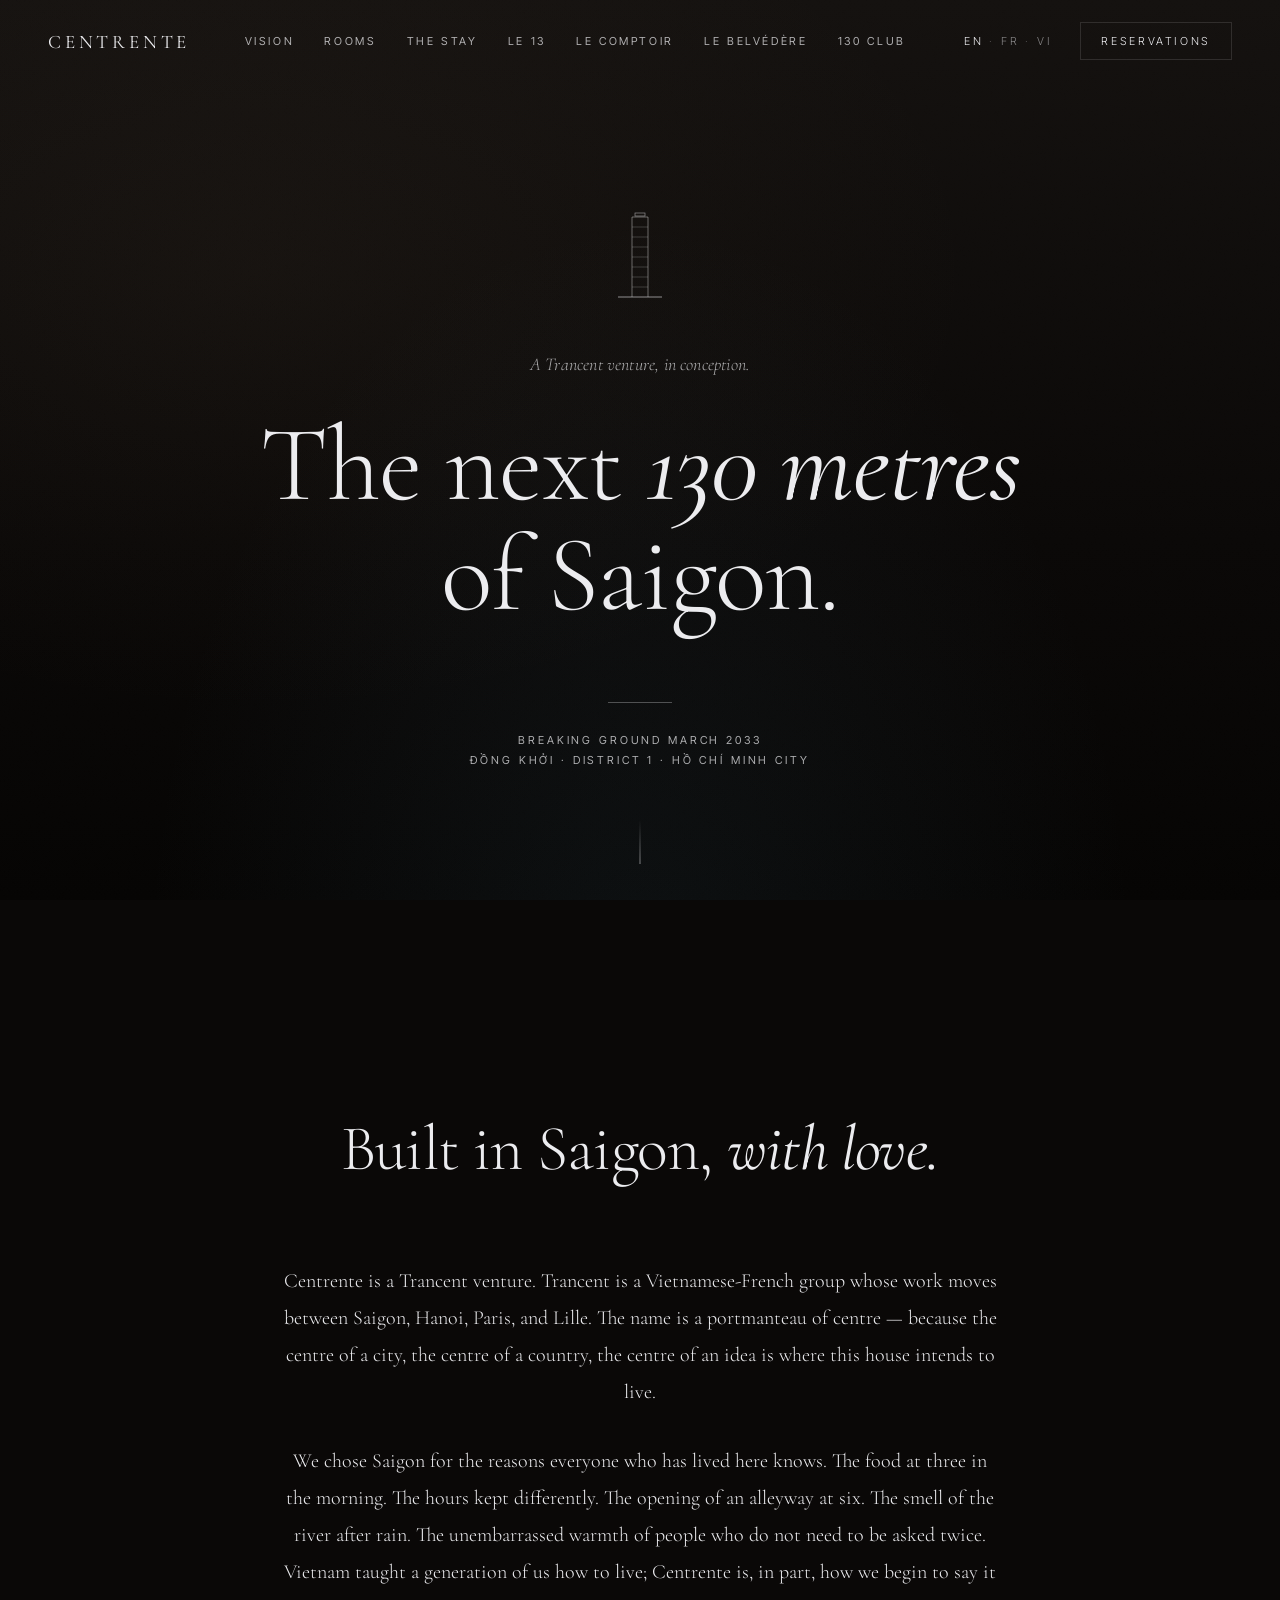
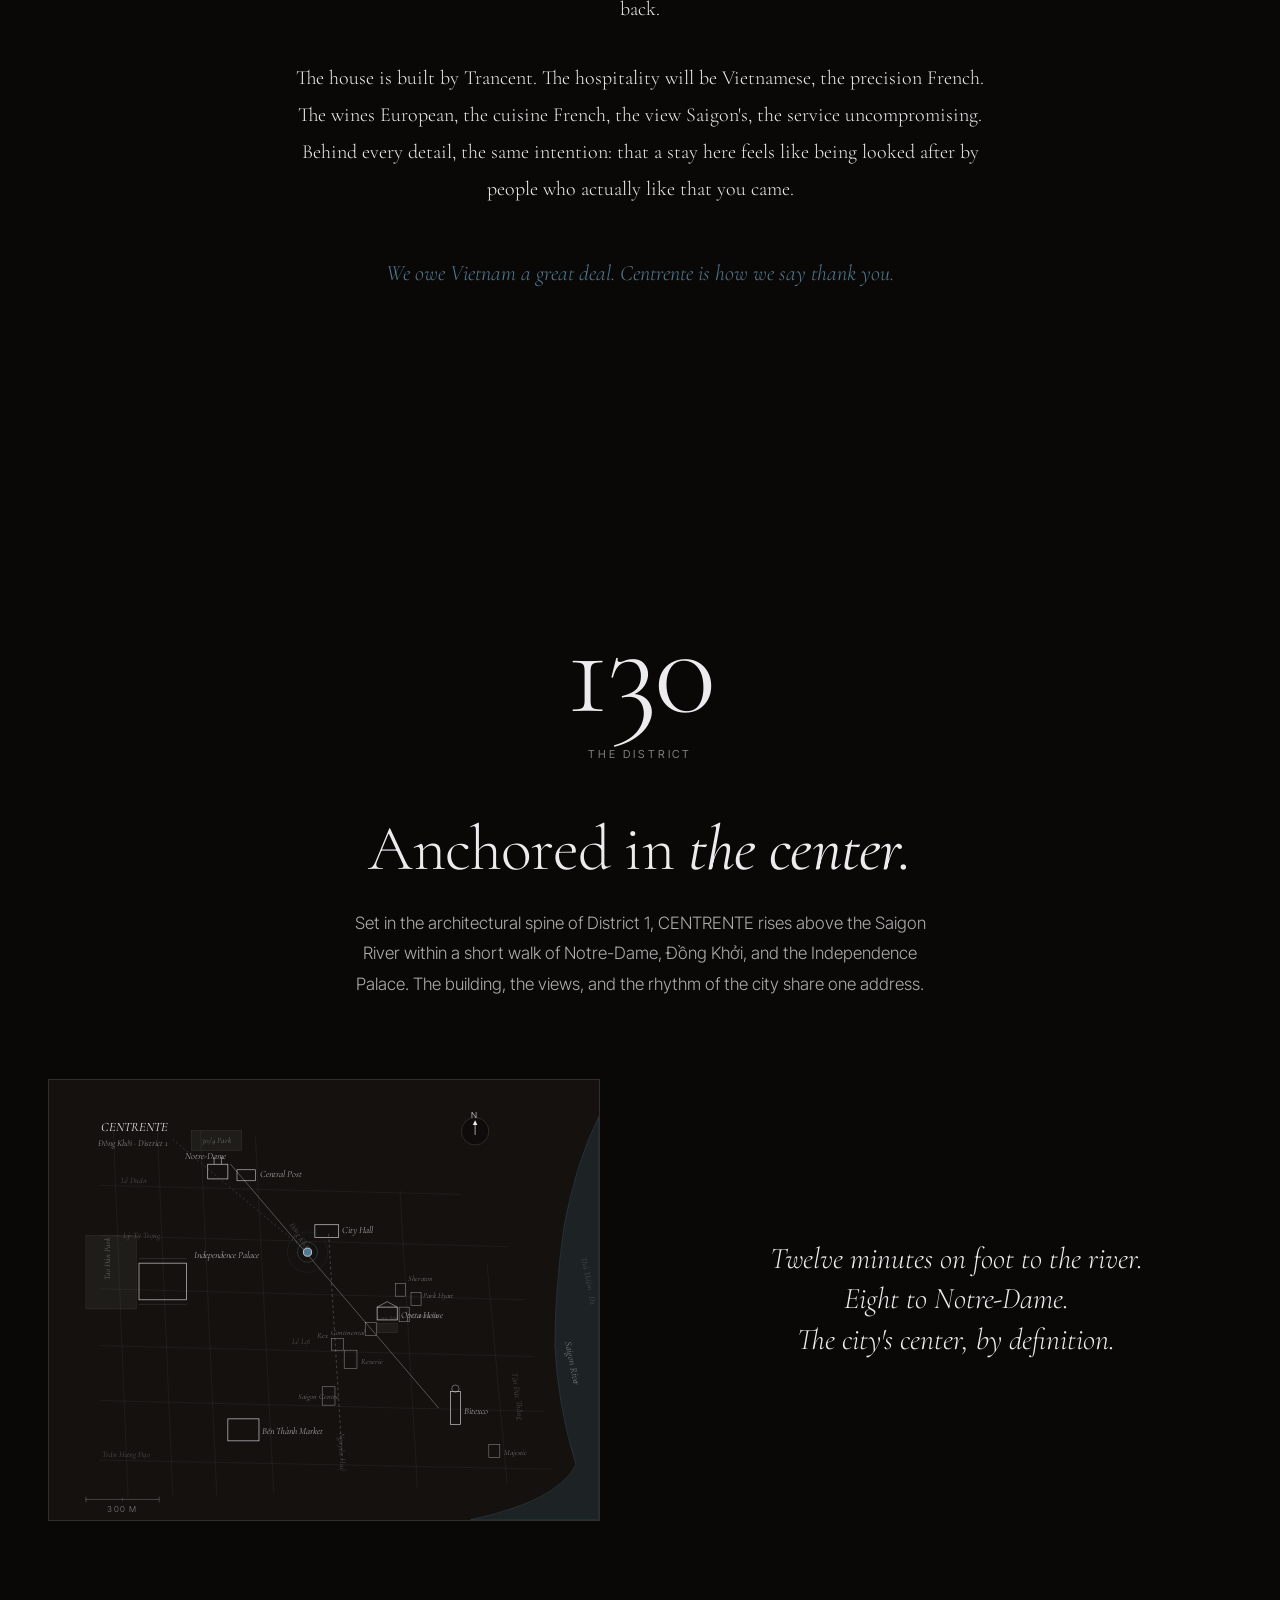
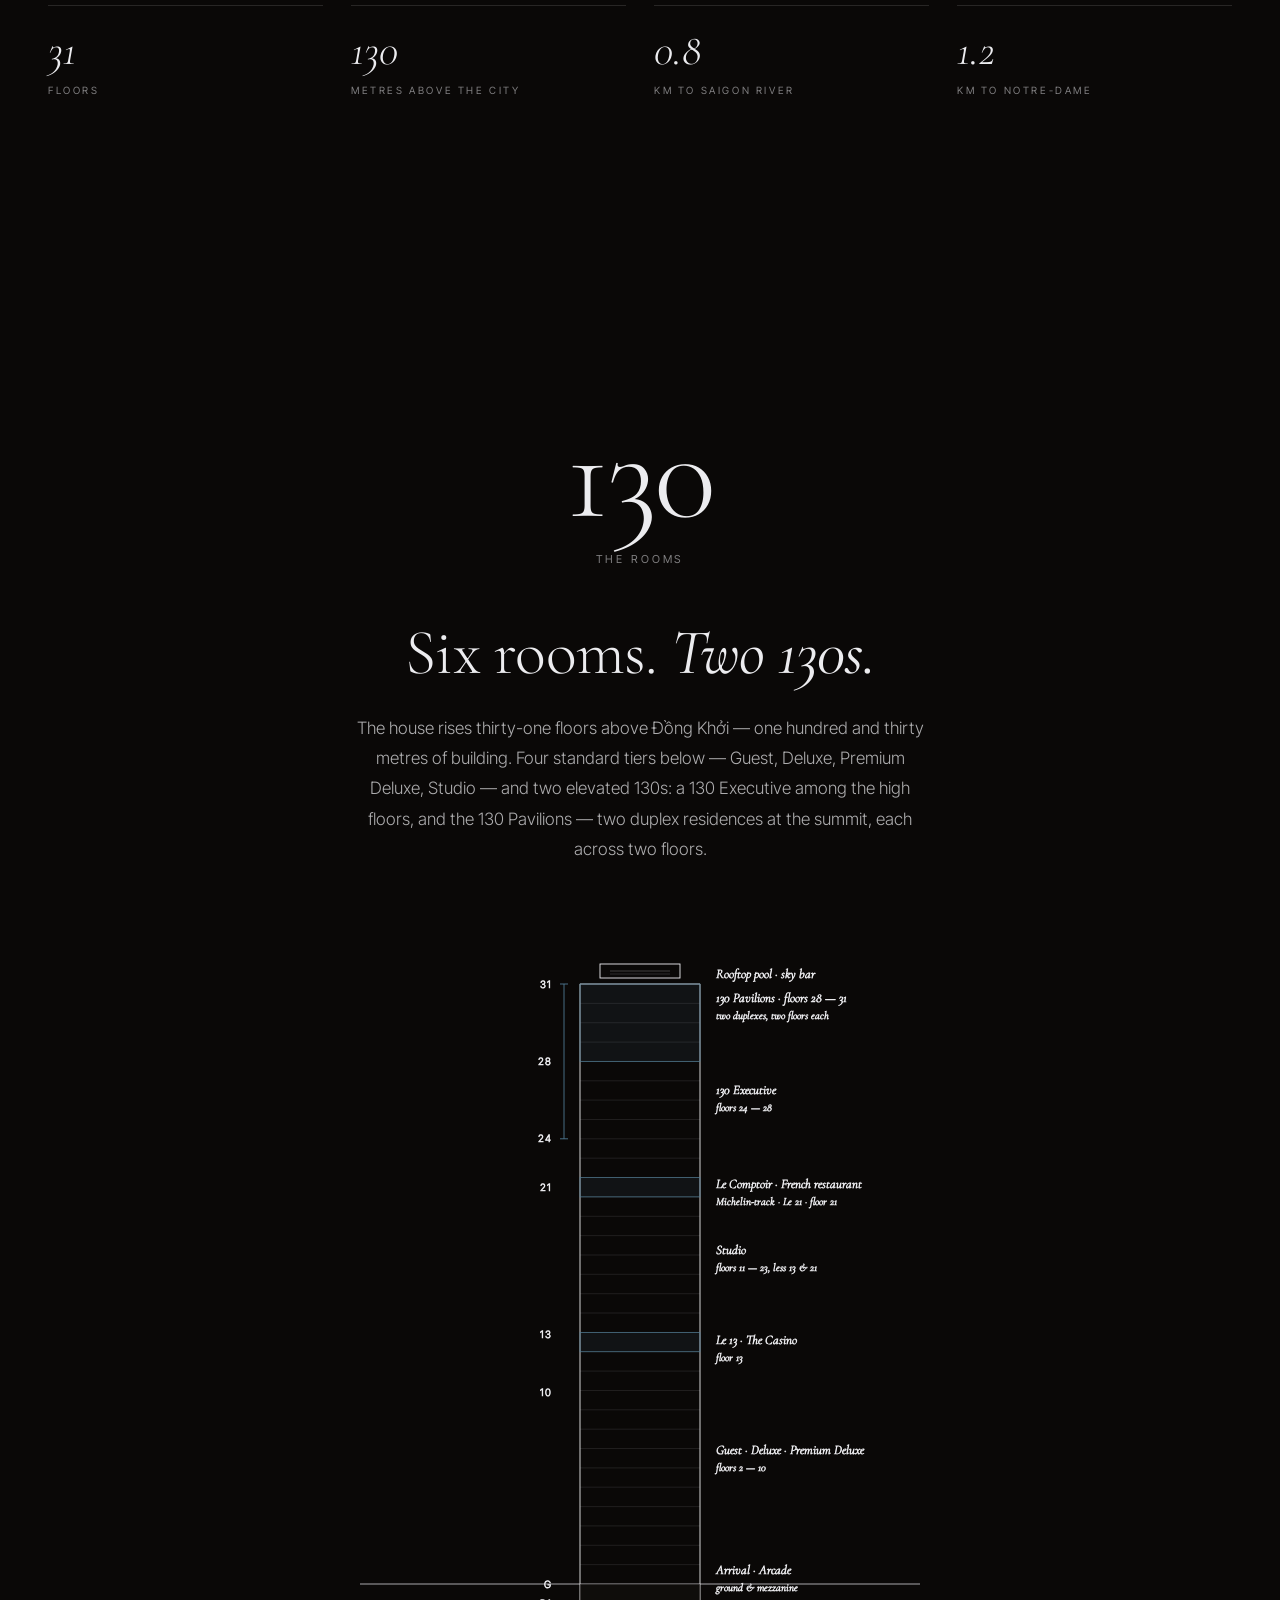
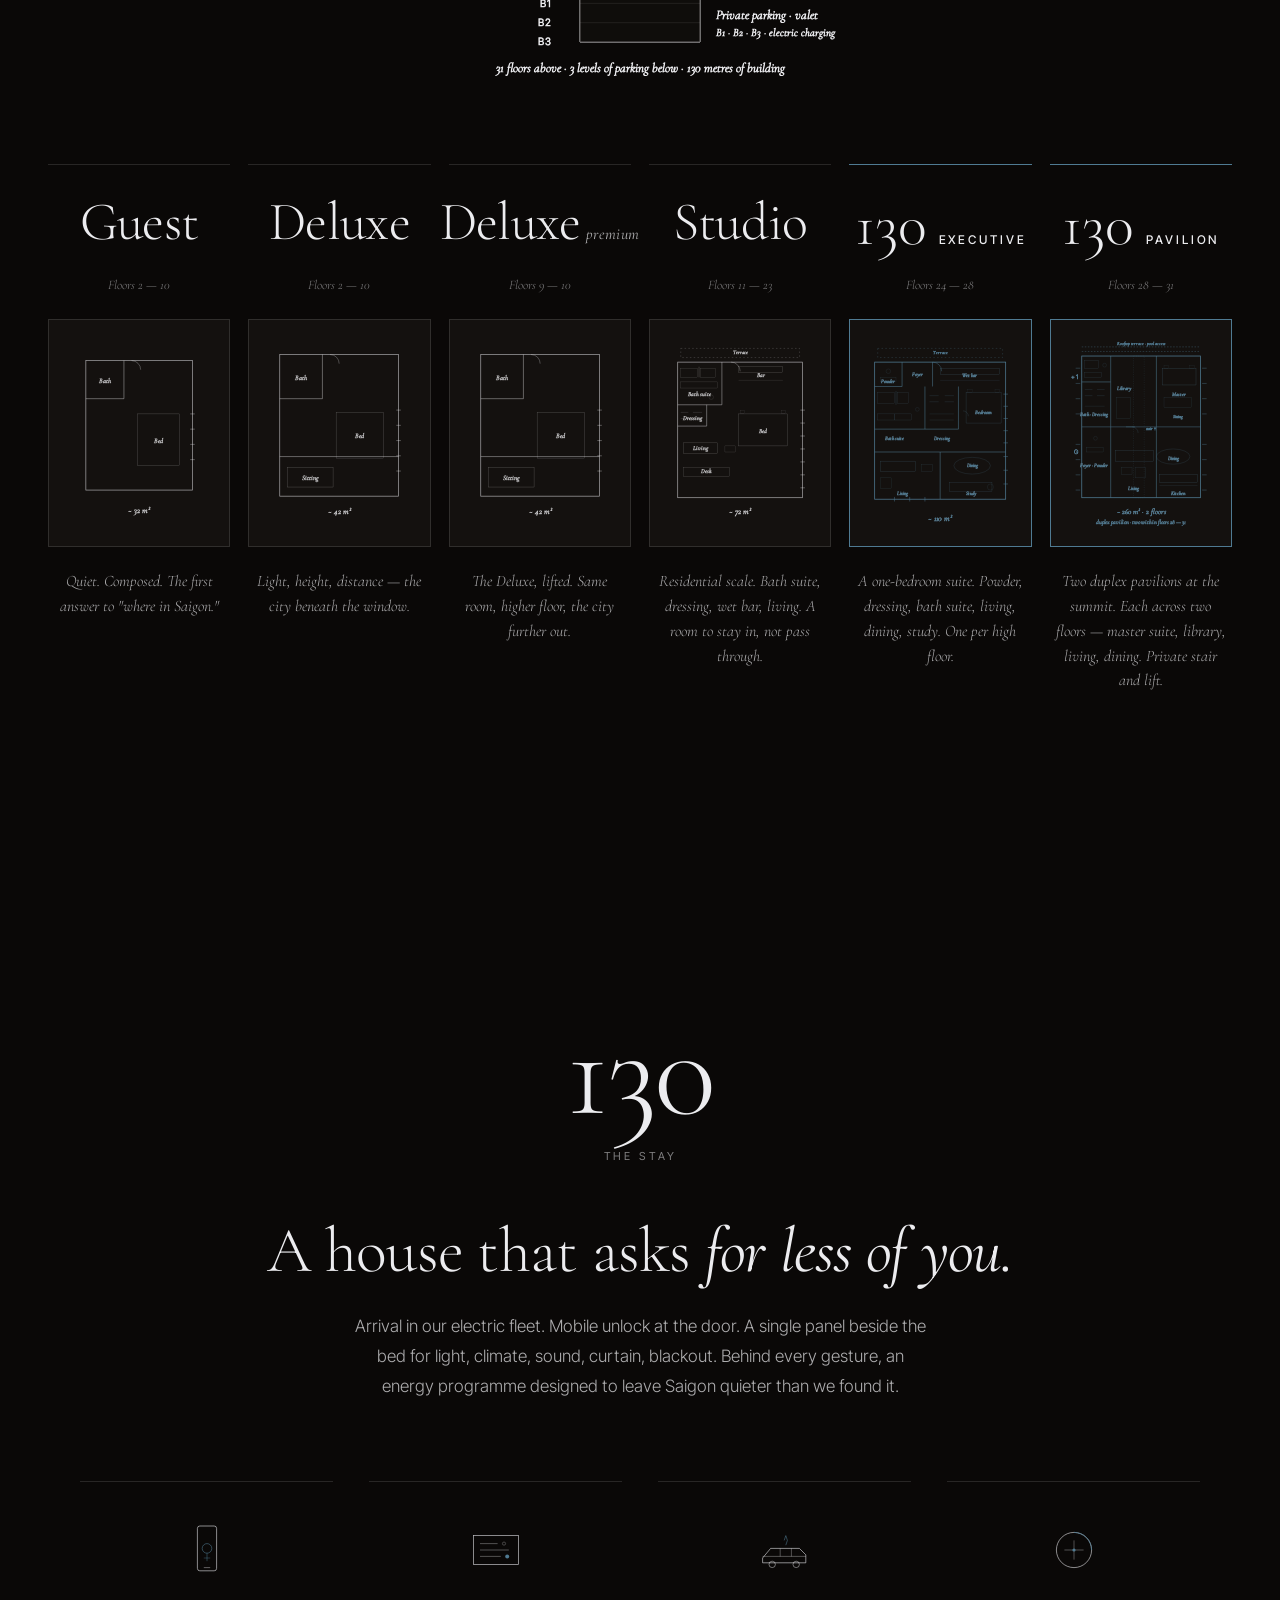
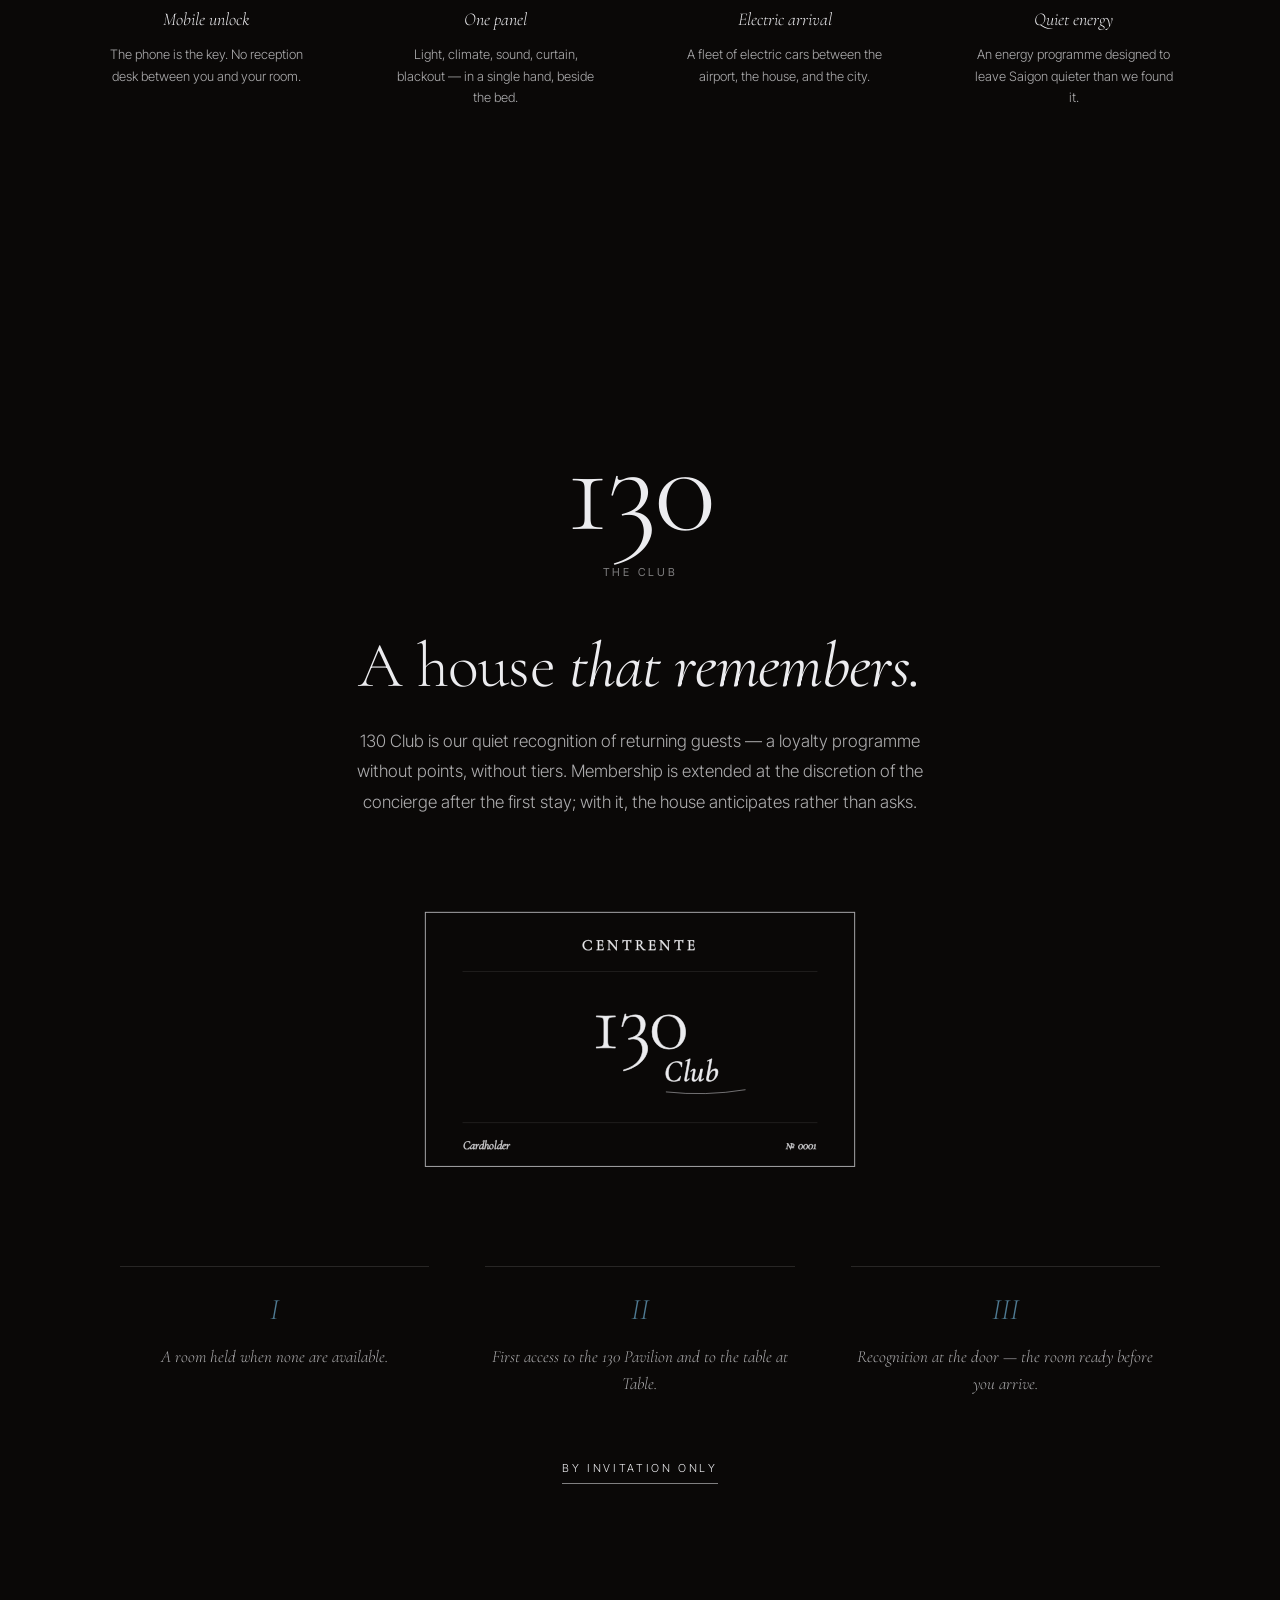
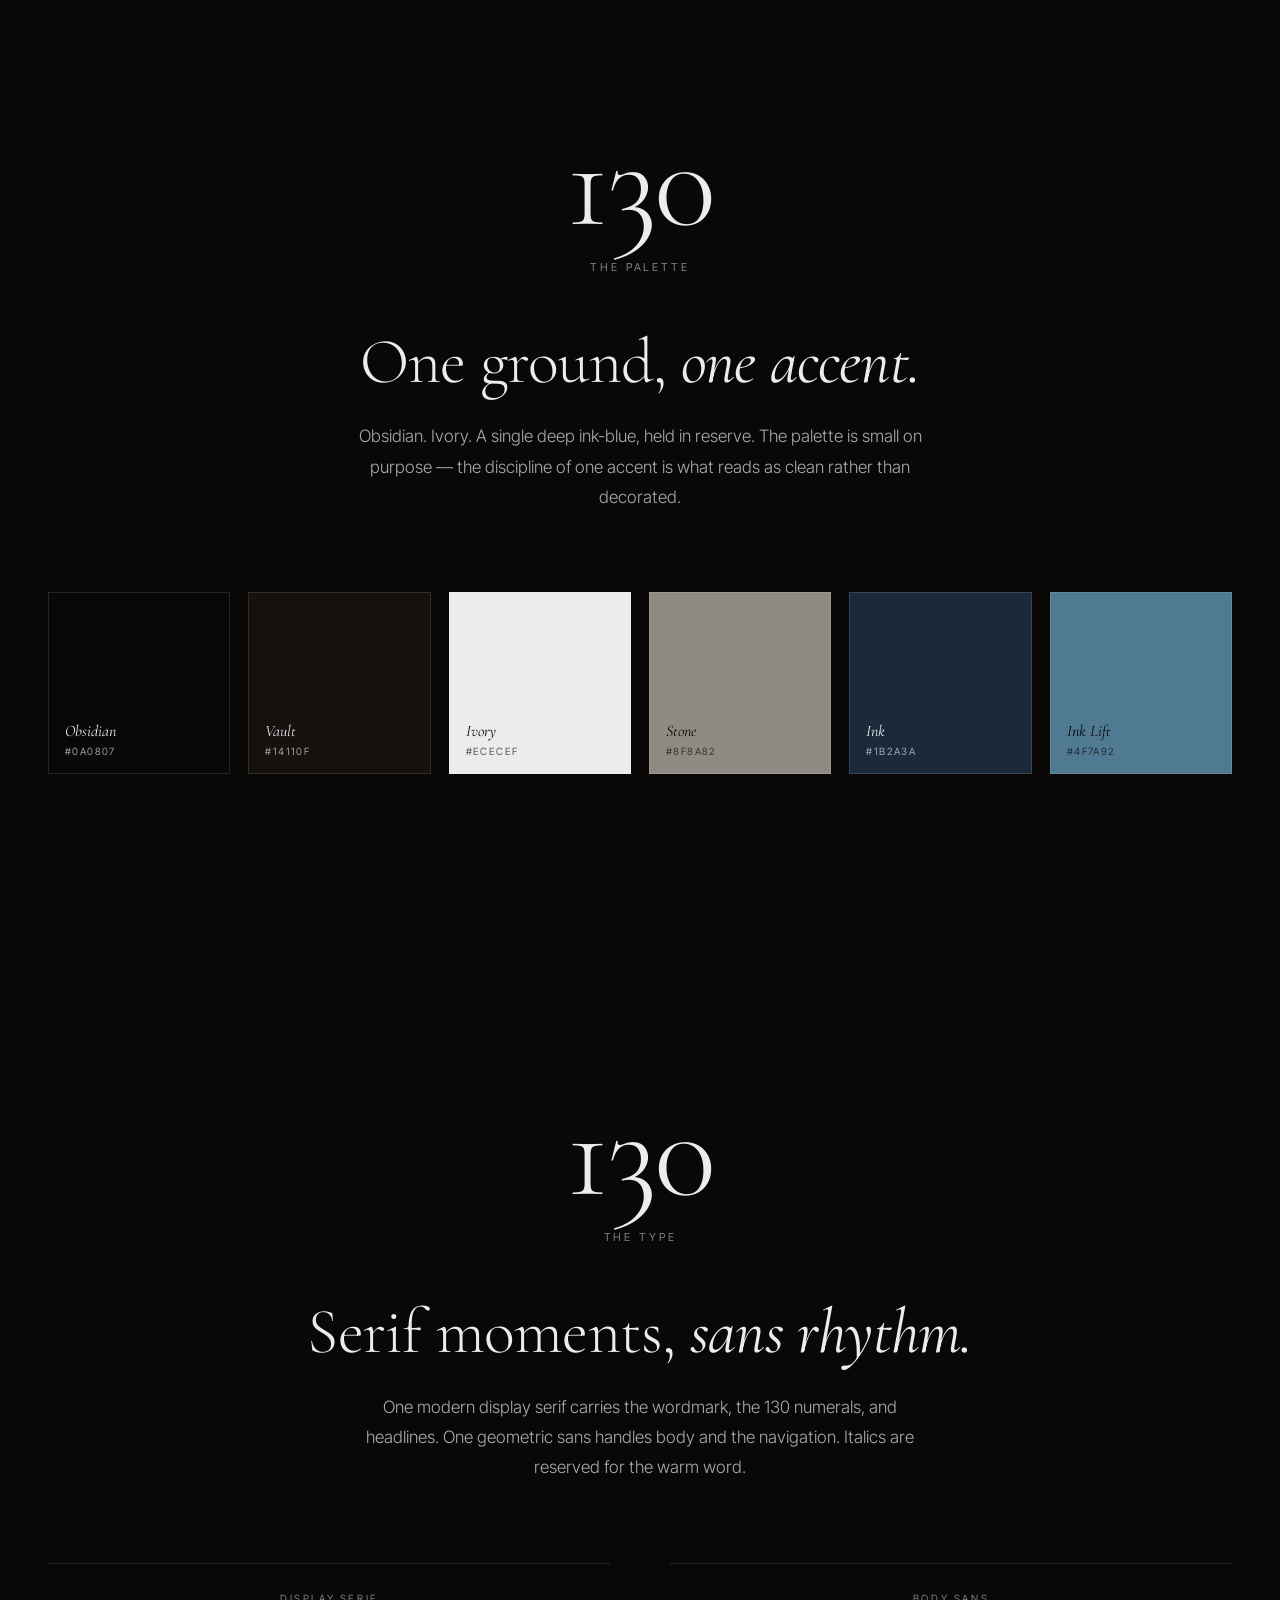
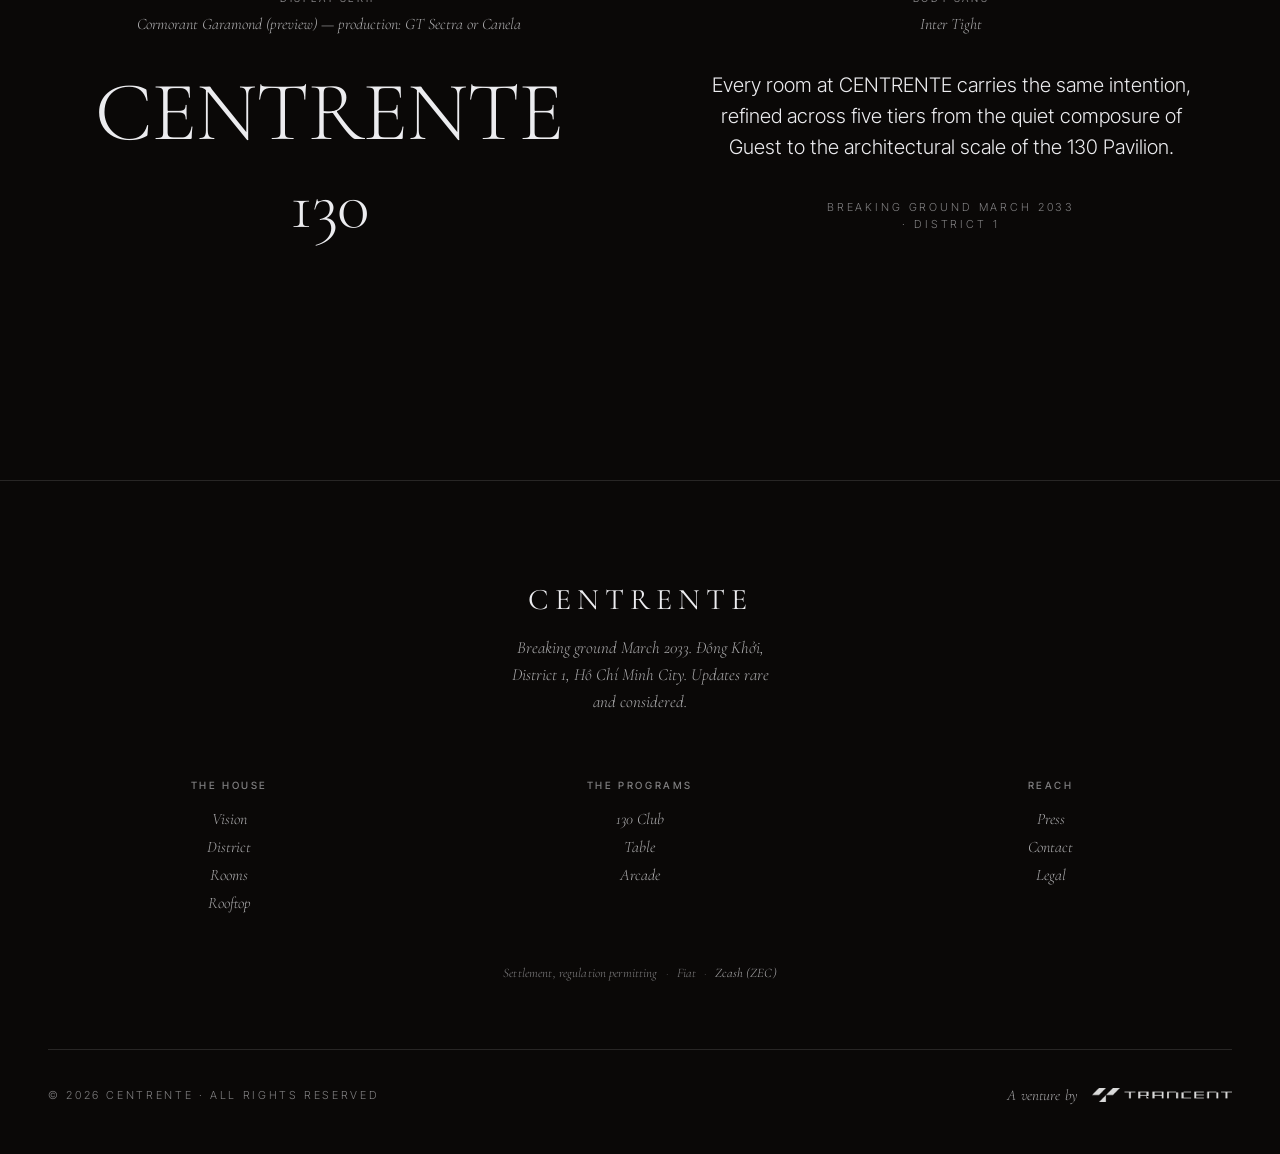
==== commit 4cbbb52a: "story: anonymize team, trancent only" ====
--- a/index.html
+++ b/index.html
@@ -87,9 +87,9 @@
     </div>
   </div>
   <div class="story-prose">
-    <p data-i18n="story_p1">Centrente is a Trancent venture. Trancent is Vietnamese in heart, French in operation — a group founded by Tei Tran, born in Saigon, raised between Hanoi and Lille. The name is a portmanteau of centre — because the centre of a city, the centre of a country, the centre of an idea is where this house intends to live.</p>
+    <p data-i18n="story_p1">Centrente is a Trancent venture. Trancent is a Vietnamese-French group whose work moves between Saigon, Hanoi, Paris, and Lille. The name is a portmanteau of centre — because the centre of a city, the centre of a country, the centre of an idea is where this house intends to live.</p>
     <p data-i18n="story_p2">We chose Saigon for the reasons everyone who has lived here knows. The food at three in the morning. The hours kept differently. The opening of an alleyway at six. The smell of the river after rain. The unembarrassed warmth of people who do not need to be asked twice. Vietnam taught a generation of us how to live; Centrente is, in part, how we begin to say it back.</p>
-    <p data-i18n="story_p3">The house is built by Vietnamese architects, French designers, Italian craftspeople, a chef from coastal France, and a team of Vietnamese hospitality professionals trained in the great houses of Asia and Europe. The hospitality will be Vietnamese — the precision French. The wines European, the cuisine French, the view Saigon's, the service uncompromising. Behind every detail, the same intention: that a stay here feels like being looked after by people who actually like that you came.</p>
+    <p data-i18n="story_p3">The house is built by Trancent. The hospitality will be Vietnamese, the precision French. The wines European, the cuisine French, the view Saigon's, the service uncompromising. Behind every detail, the same intention: that a stay here feels like being looked after by people who actually like that you came.</p>
     <p data-i18n="story_p4">We owe Vietnam a great deal. Centrente is how we say thank you.</p>
   </div>
 </section>
